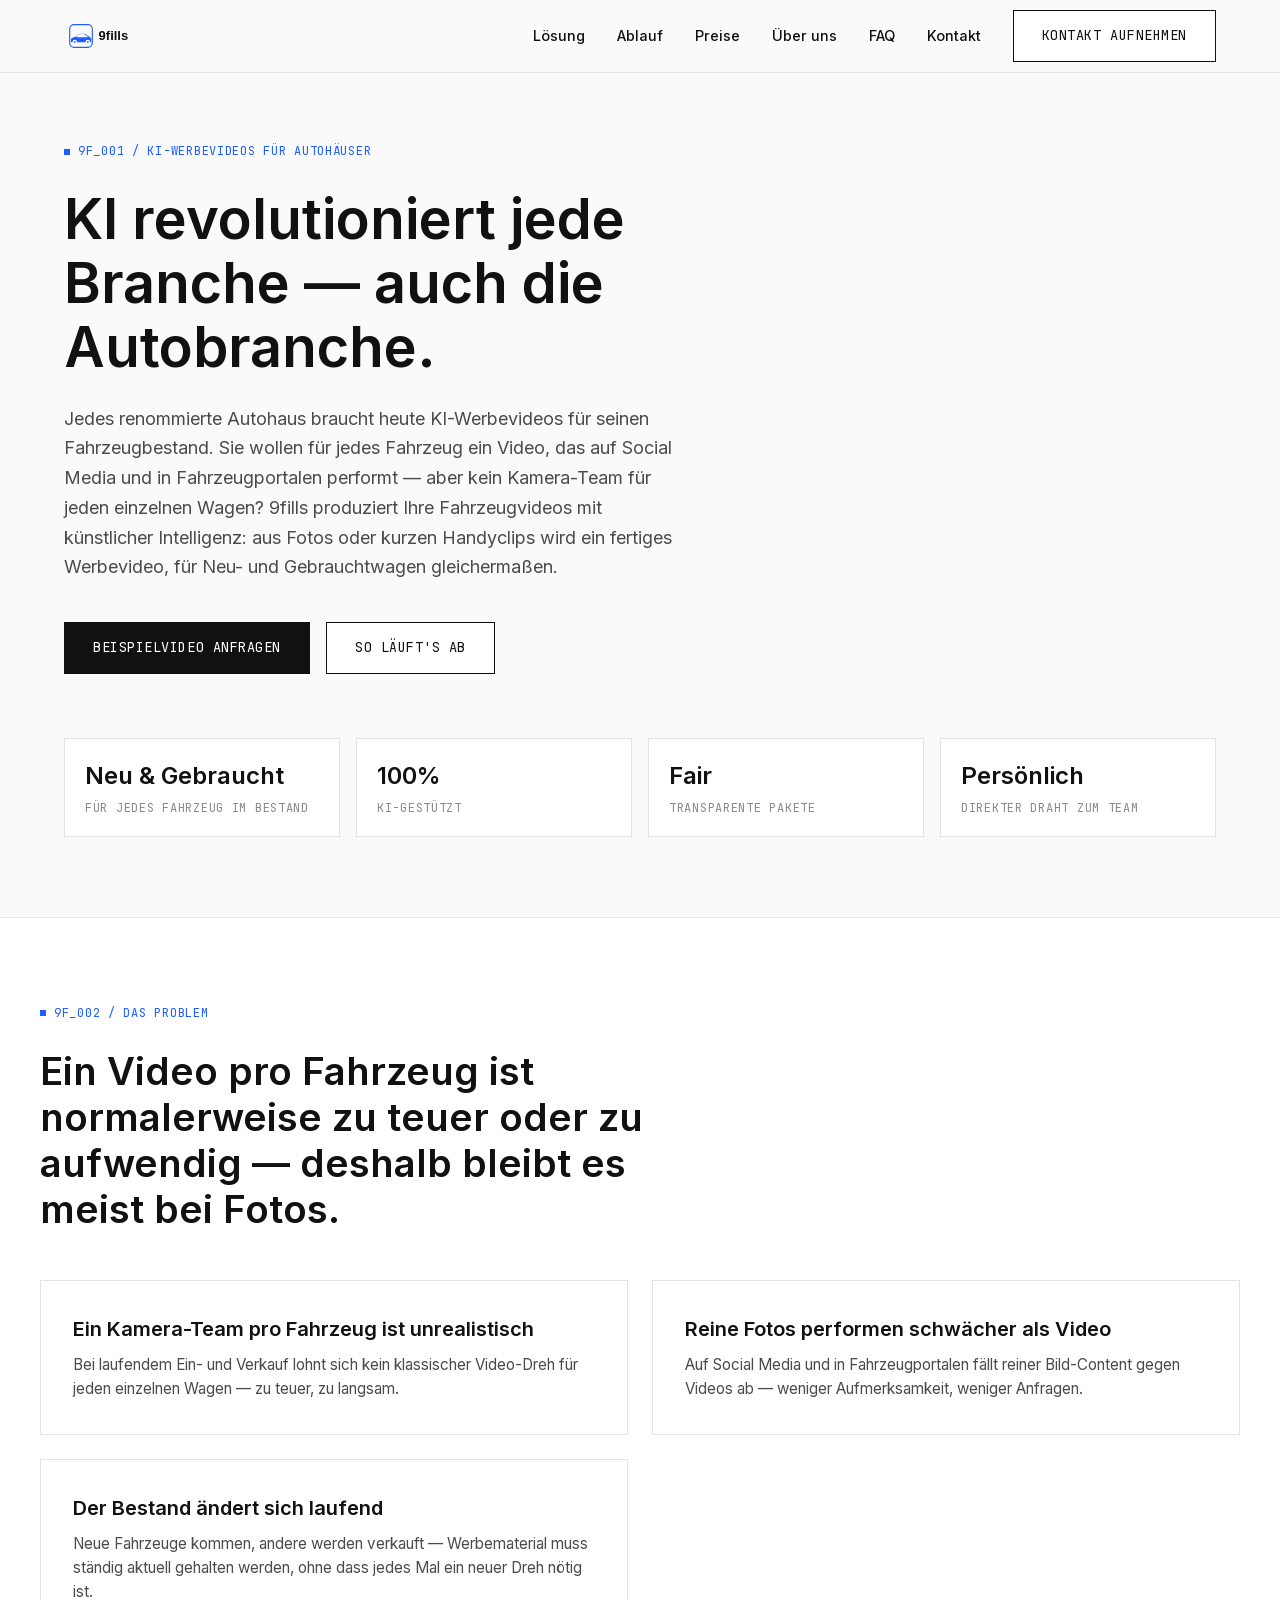
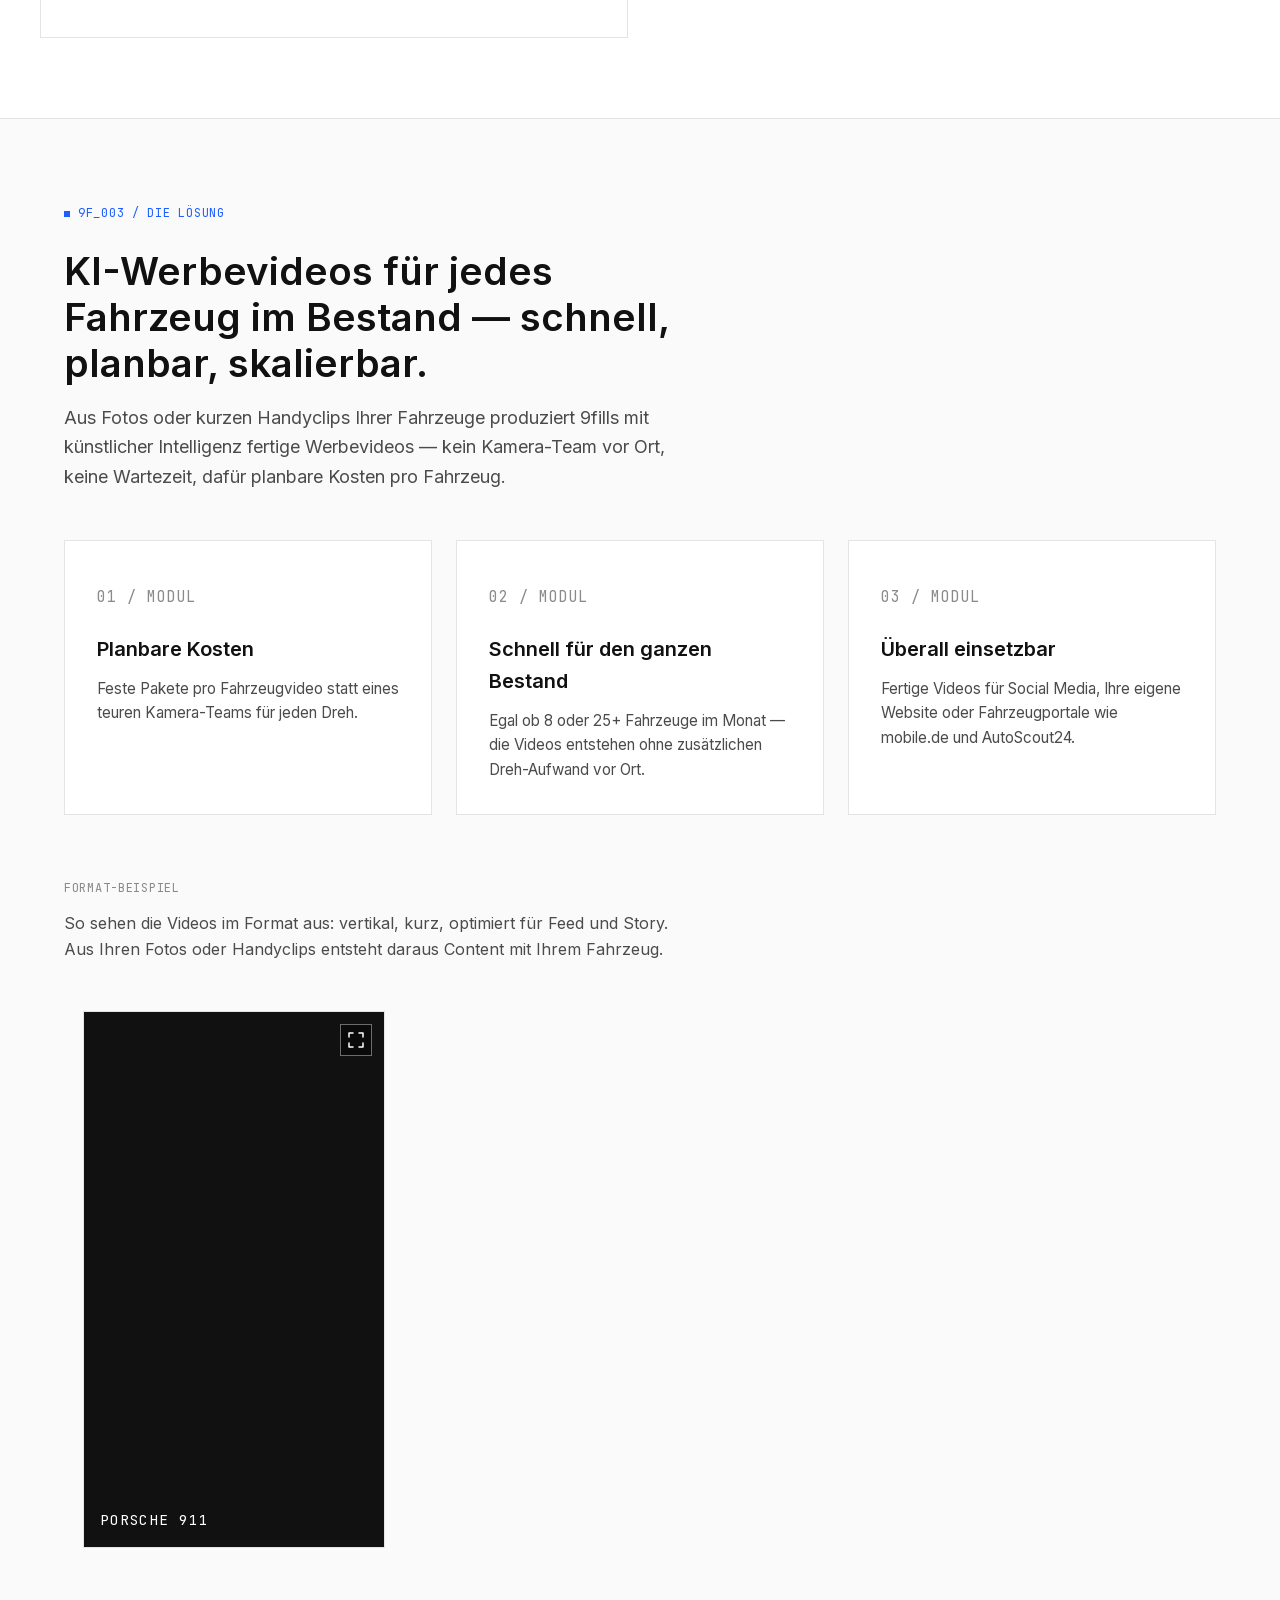
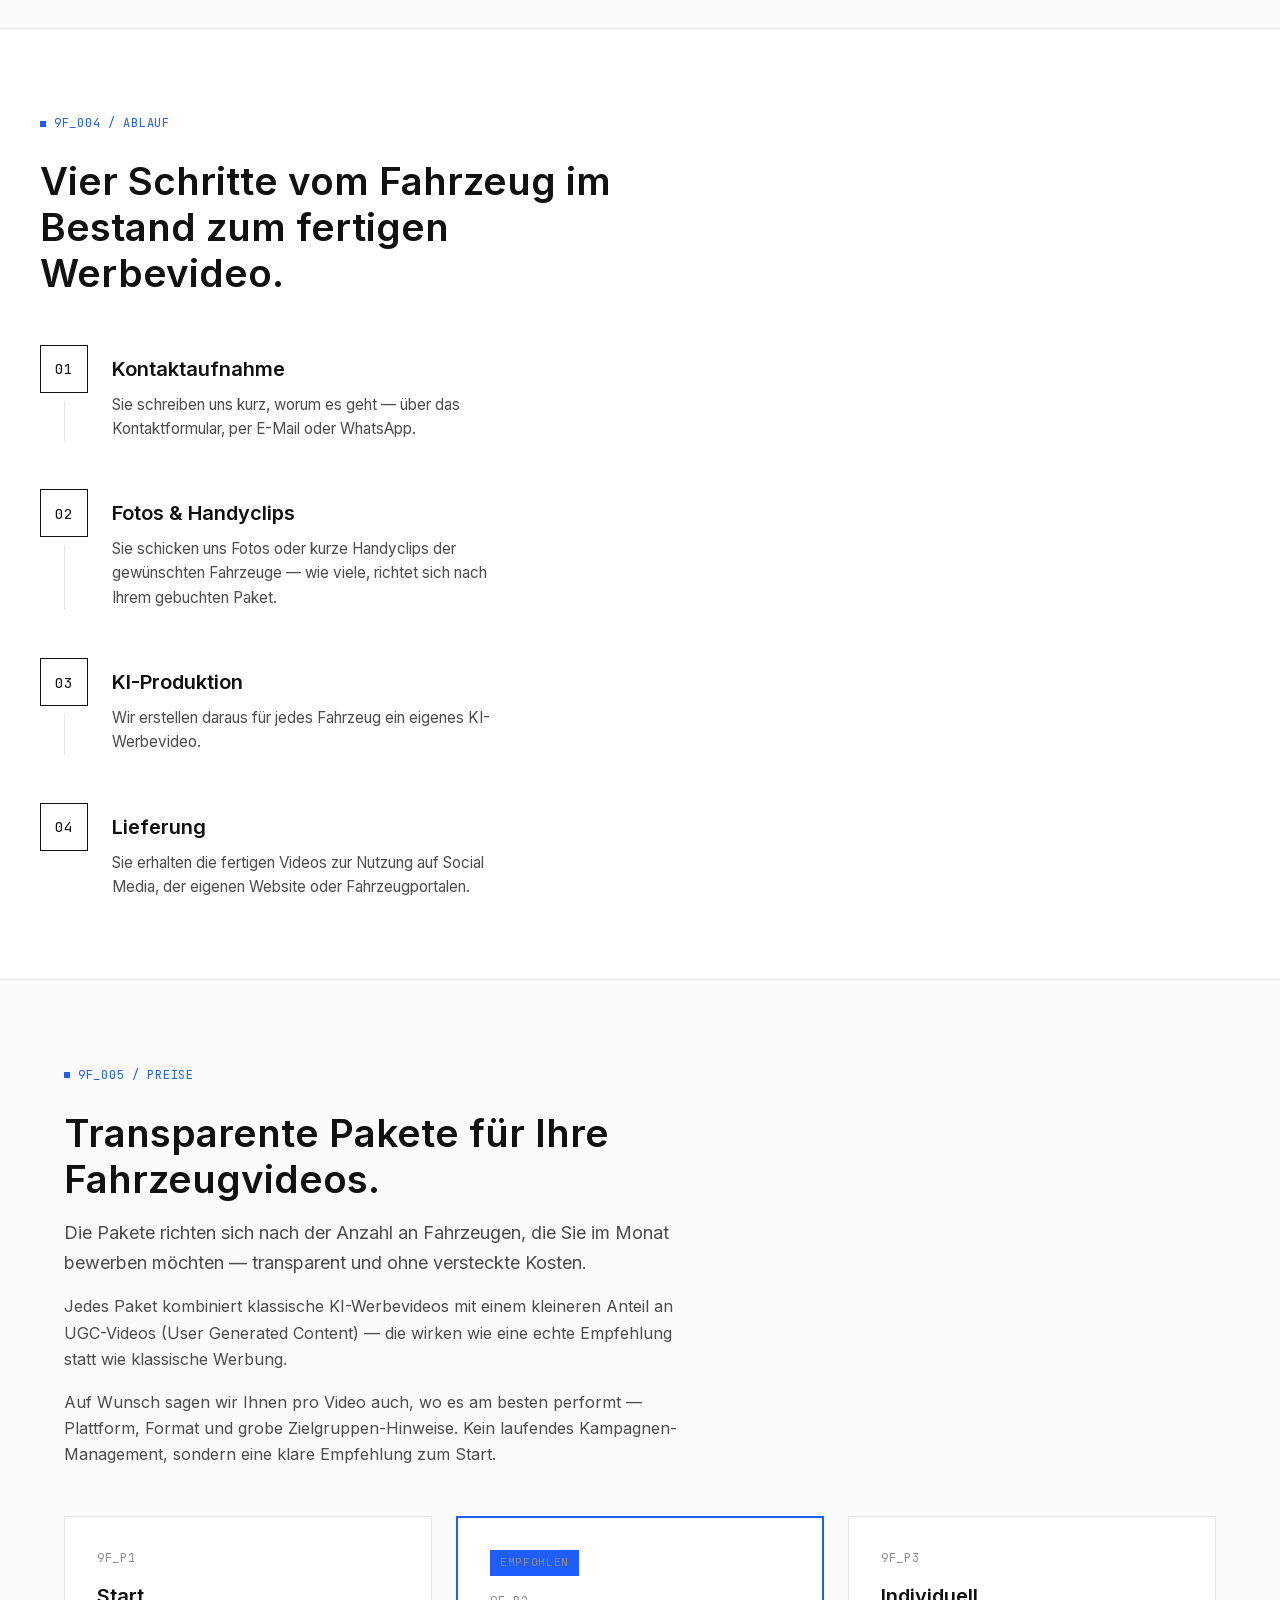
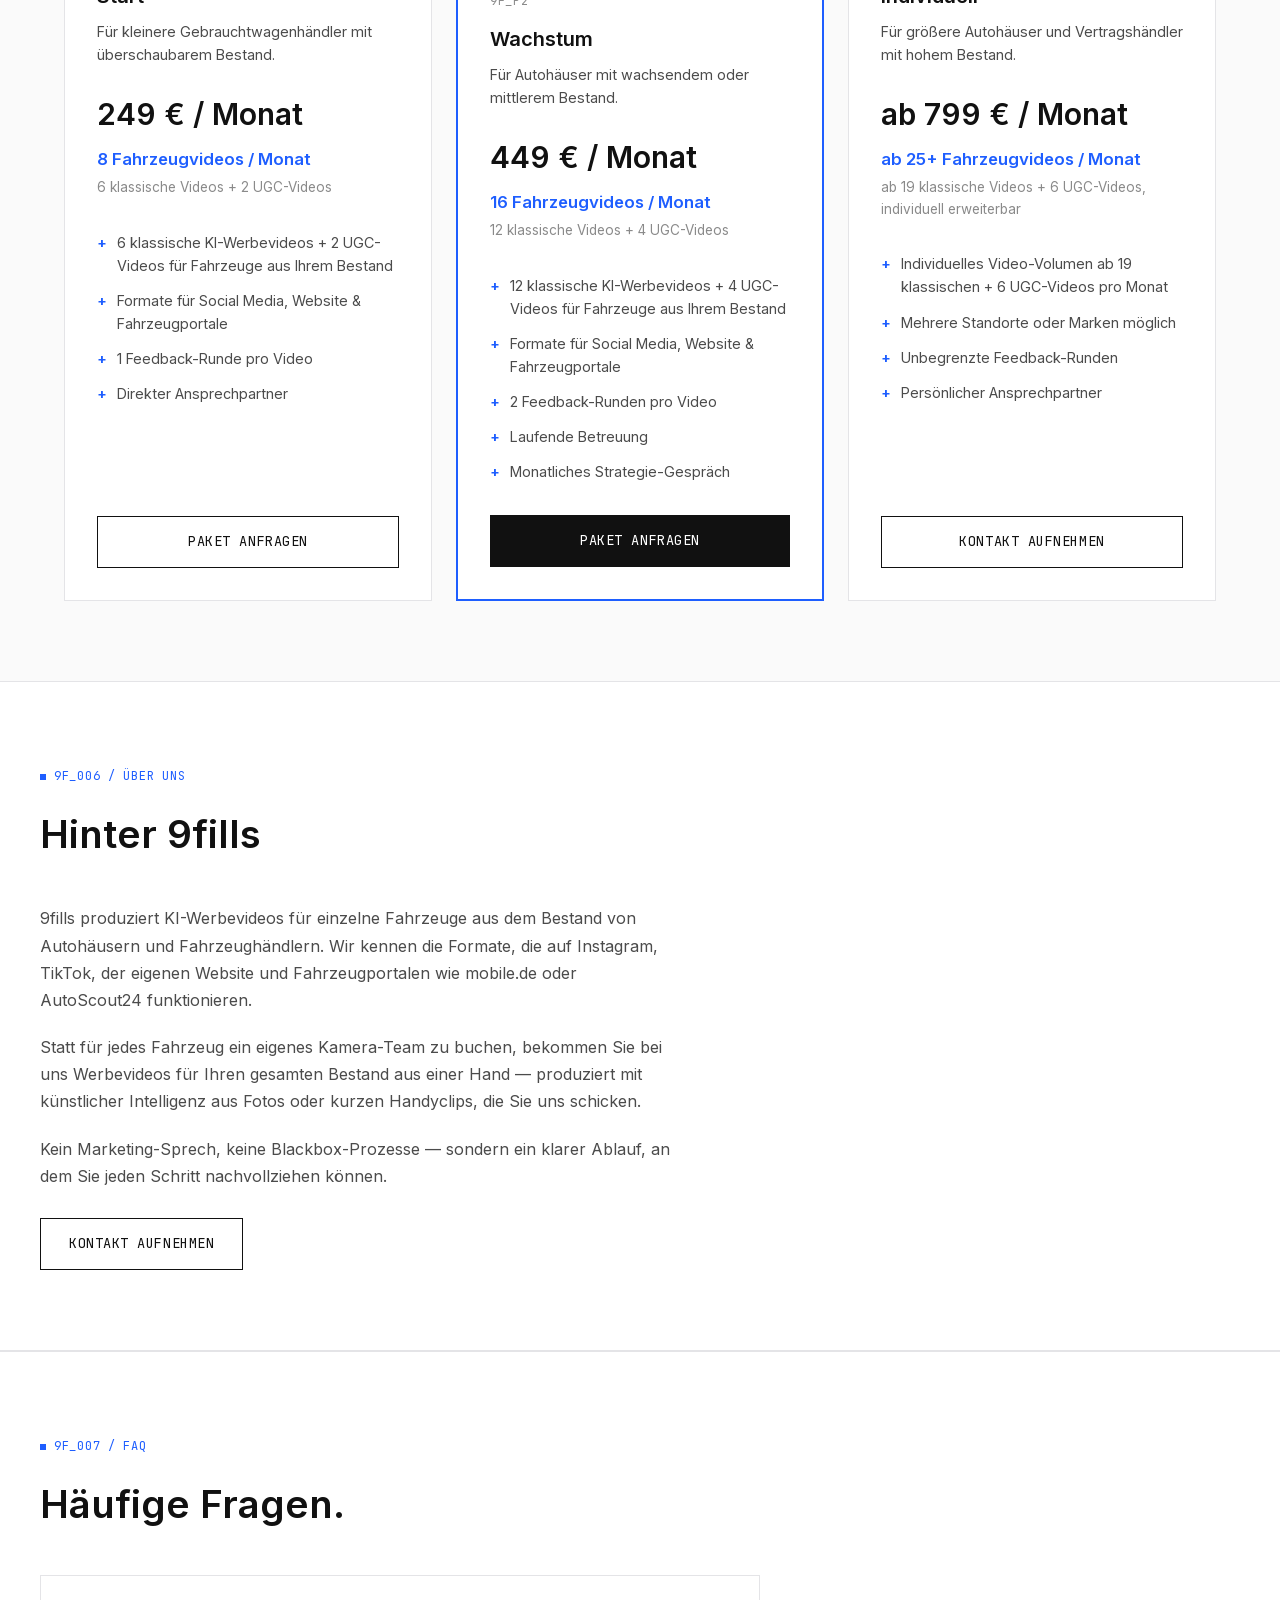
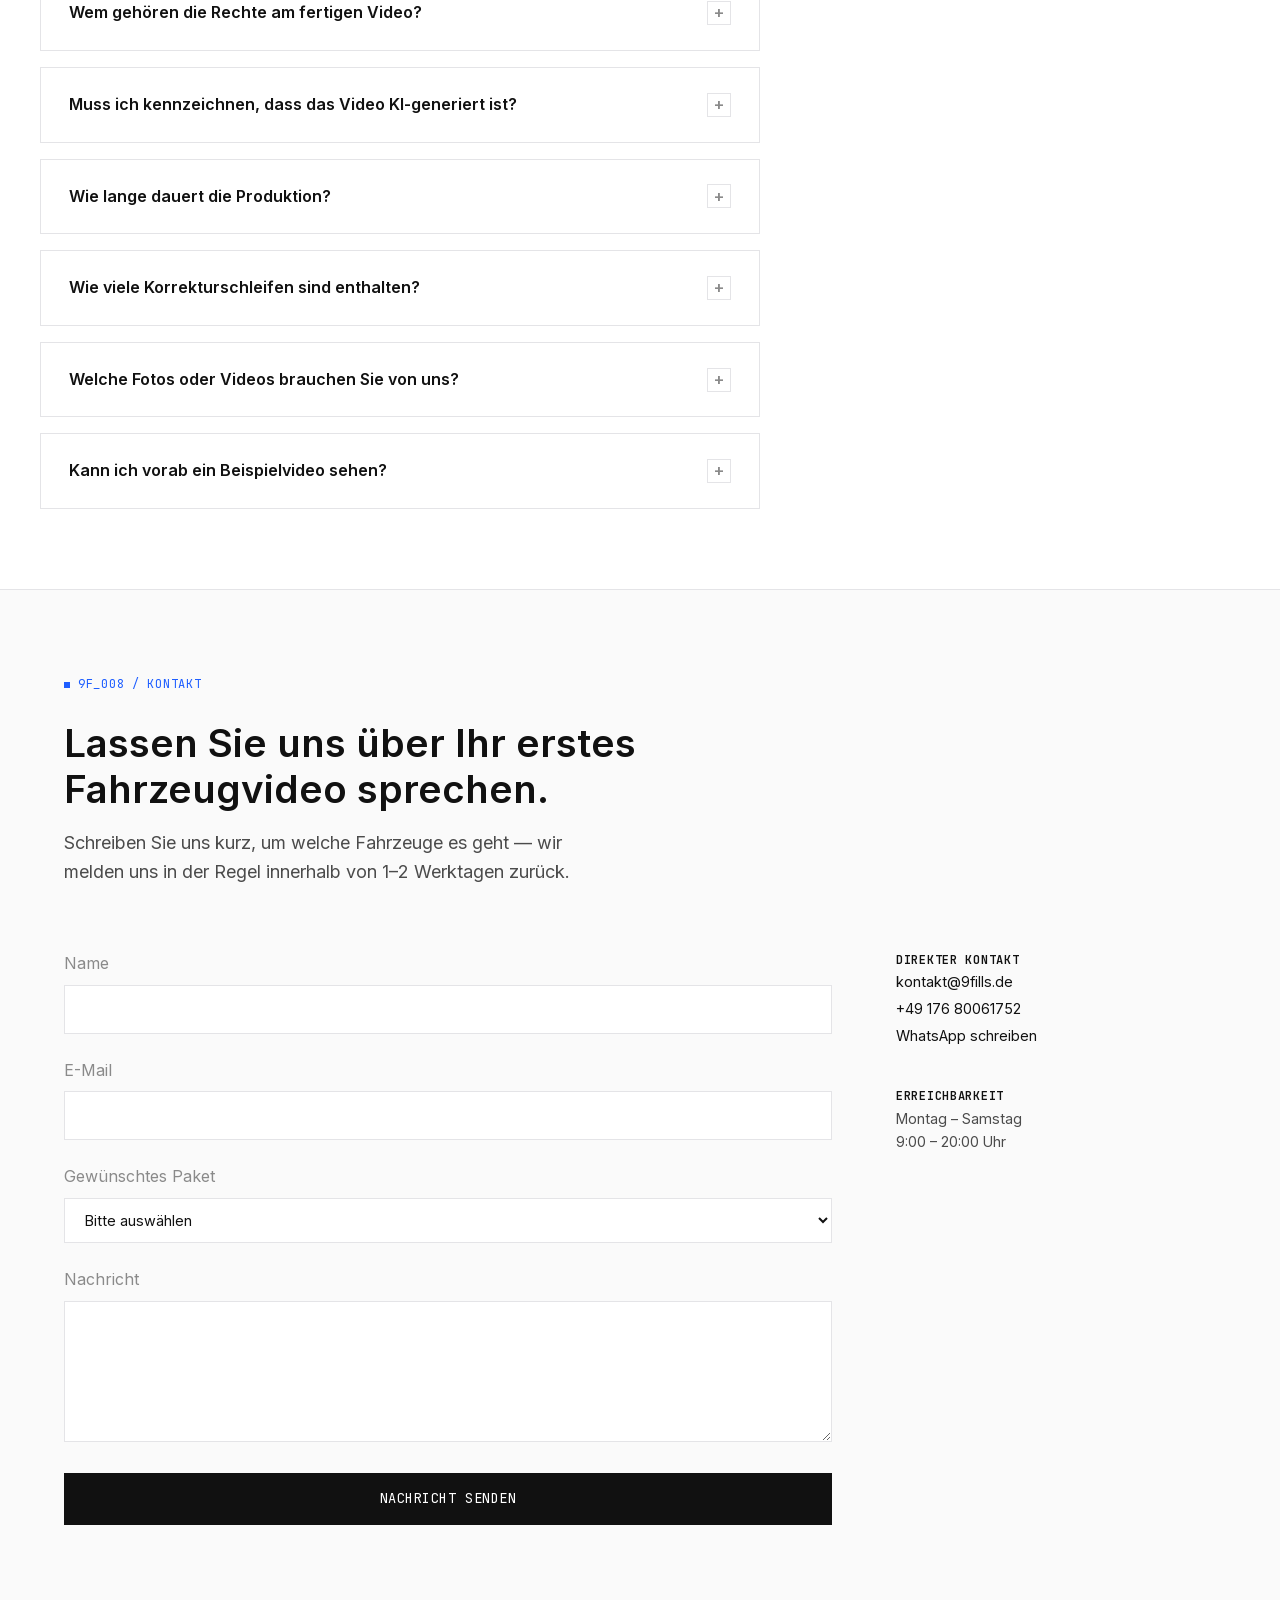
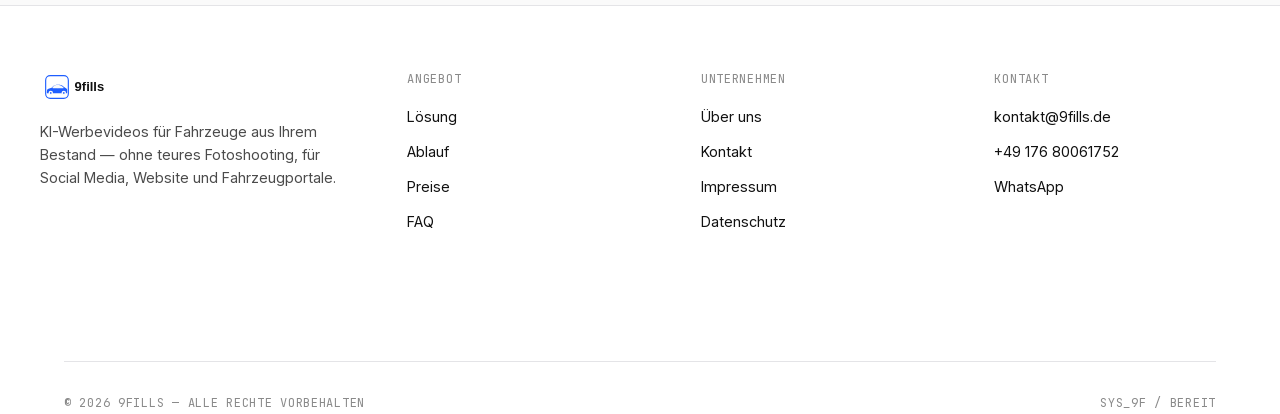
==== index.html @ 06a431cd "Add fullscreen button to example video Clicking the button unmutes the video and requests fullscreen" ====
<!DOCTYPE html>
<html lang="de">
<head>
<meta charset="UTF-8">
<meta name="viewport" content="width=device-width, initial-scale=1.0">
<title>9fills — KI-Werbevideos für Autohäuser & Fahrzeughändler</title>
<meta name="description" content="9fills produziert KI-Werbevideos für einzelne Fahrzeuge aus Ihrem Bestand — aus Fotos oder Handyclips, für Social Media, Ihre Website und Fahrzeugportale. Ohne teures Fotoshooting.">

<link rel="canonical" href="https://9fills.de/">
<meta name="robots" content="index, follow">
<meta name="language" content="de">
<meta name="author" content="9fills">

<!-- Open Graph / Facebook, LinkedIn, WhatsApp -->
<meta property="og:type" content="website">
<meta property="og:site_name" content="9fills">
<meta property="og:locale" content="de_DE">
<meta property="og:url" content="https://9fills.de/">
<meta property="og:title" content="9fills — KI-Werbevideos für Autohäuser & Fahrzeughändler">
<meta property="og:description" content="KI-Werbevideos für einzelne Fahrzeuge aus Ihrem Bestand — aus Fotos oder Handyclips, für Social Media, Ihre Website und Fahrzeugportale. Ohne teures Fotoshooting.">
<!-- TODO: echtes Social-Share-Bild hinterlegen (empfohlen: 1200x630px) -->
<meta property="og:image" content="https://9fills.de/assets/9fills-social-share.jpg">
<meta property="og:image:width" content="1200">
<meta property="og:image:height" content="630">
<meta property="og:image:alt" content="9fills — KI-Werbevideos für Autohäuser & Fahrzeughändler">

<!-- Twitter/X Card -->
<meta name="twitter:card" content="summary_large_image">
<meta name="twitter:title" content="9fills — KI-Werbevideos für Autohäuser & Fahrzeughändler">
<meta name="twitter:description" content="KI-Werbevideos für einzelne Fahrzeuge aus Ihrem Bestand — aus Fotos oder Handyclips, für Social Media, Ihre Website und Fahrzeugportale. Ohne teures Fotoshooting.">
<meta name="twitter:image" content="https://9fills.de/assets/9fills-social-share.jpg">

<link rel="icon" type="image/svg+xml" href="assets/9fills-favicon.svg">
<!-- TODO: PNG-Fallback fürs Favicon ergänzen (nicht alle Clients unterstützen SVG-Favicons) -->
<link rel="stylesheet" href="css/style.css?v=7">

<!-- Strukturierte Daten für Suchmaschinen (schema.org) -->
<script type="application/ld+json">
{
  "@context": "https://schema.org",
  "@type": "Organization",
  "name": "9fills",
  "url": "https://9fills.de/",
  "logo": "https://9fills.de/assets/9fills-logo-combined-inter.svg",
  "description": "9fills produziert KI-Werbevideos für einzelne Fahrzeuge aus dem Bestand von Autohäusern und Fahrzeughändlern.",
  "email": "kontakt@9fills.de",
  "areaServed": "DE",
  "knowsAbout": ["KI-Werbevideos", "Fahrzeugvideos", "Autohaus-Marketing", "Gebrauchtwagen-Marketing", "KI-generierte Videos", "Social-Media-Marketing für Autohäuser"]
}
</script>
</head>
<body>
<a class="skip-link" href="#main">Zum Inhalt springen</a>

<header class="site-header">
  <div class="container header-inner">
    <a href="index.html" class="logo" aria-label="9fills — zur Startseite">
      <img src="assets/9fills-logo-combined-inter.svg" alt="9fills" width="160" height="40">
    </a>
    <div class="nav-wrap">
      <nav class="main-nav" aria-label="Hauptnavigation">
        <ul>
          <li><a href="#loesung">Lösung</a></li>
          <li><a href="#ablauf">Ablauf</a></li>
          <li><a href="#preise">Preise</a></li>
          <li><a href="#ueber-uns">Über uns</a></li>
          <li><a href="#faq">FAQ</a></li>
          <li><a href="#kontakt">Kontakt</a></li>
        </ul>
      </nav>
      <a href="#kontakt" class="btn header-cta">Kontakt aufnehmen</a>
      <button class="nav-toggle" id="nav-toggle" aria-expanded="false" aria-controls="mobile-nav" aria-label="Menü öffnen">
        <span></span><span></span><span></span>
      </button>
    </div>
  </div>
  <nav class="mobile-nav" id="mobile-nav" aria-label="Mobile Navigation">
    <ul>
      <li><a href="#loesung">Lösung</a></li>
      <li><a href="#ablauf">Ablauf</a></li>
      <li><a href="#preise">Preise</a></li>
      <li><a href="#ueber-uns">Über uns</a></li>
      <li><a href="#faq">FAQ</a></li>
      <li><a href="#kontakt">Kontakt</a></li>
    </ul>
  </nav>
</header>

<main id="main">

  <!-- 1. Hero -->
  <section class="hero">
    <div class="container">
      <p class="mono-label eyebrow">9F_001 / KI-WERBEVIDEOS FÜR AUTOHÄUSER</p>
      <h1>KI revolutioniert jede Branche — auch die Autobranche.</h1>
      <p class="lede">
        Jedes renommierte Autohaus braucht heute KI-Werbevideos für seinen
        Fahrzeugbestand. Sie wollen für jedes Fahrzeug ein Video, das auf
        Social Media und in Fahrzeugportalen performt — aber kein
        Kamera-Team für jeden einzelnen Wagen? 9fills produziert Ihre
        Fahrzeugvideos mit künstlicher Intelligenz: aus Fotos oder kurzen
        Handyclips wird ein fertiges Werbevideo, für Neu- und
        Gebrauchtwagen gleichermaßen.
      </p>
      <div class="hero-actions">
        <a href="#kontakt" class="btn btn-primary">Beispielvideo anfragen</a>
        <a href="#ablauf" class="btn">So läuft's ab</a>
      </div>

      <!-- Ehrliche USPs statt erfundener Projekt-/Kundenzahlen. -->
      <div class="stat-grid">
        <div class="stat-badge">
          <p class="value">Neu &amp; Gebraucht</p>
          <p class="mono-label label">FÜR JEDES FAHRZEUG IM BESTAND</p>
        </div>
        <div class="stat-badge">
          <p class="value">100%</p>
          <p class="mono-label label">KI-GESTÜTZT</p>
        </div>
        <div class="stat-badge">
          <p class="value">Fair</p>
          <p class="mono-label label">TRANSPARENTE PAKETE</p>
        </div>
        <div class="stat-badge">
          <p class="value">Persönlich</p>
          <p class="mono-label label">DIREKTER DRAHT ZUM TEAM</p>
        </div>
      </div>
    </div>
  </section>

  <!-- 2. Problem -->
  <section class="section--alt" aria-labelledby="problem-heading">
    <div class="container section">
      <p class="mono-label eyebrow">9F_002 / DAS PROBLEM</p>
      <h2 id="problem-heading" style="margin-top:24px; max-width:640px;">Ein Video pro Fahrzeug ist normalerweise zu teuer oder zu aufwendig — deshalb bleibt es meist bei Fotos.</h2>

      <div class="usp-grid">
        <div class="usp-card">
          <h3>Ein Kamera-Team pro Fahrzeug ist unrealistisch</h3>
          <p>Bei laufendem Ein- und Verkauf lohnt sich kein klassischer Video-Dreh für jeden einzelnen Wagen — zu teuer, zu langsam.</p>
        </div>
        <div class="usp-card">
          <h3>Reine Fotos performen schwächer als Video</h3>
          <p>Auf Social Media und in Fahrzeugportalen fällt reiner Bild-Content gegen Videos ab — weniger Aufmerksamkeit, weniger Anfragen.</p>
        </div>
        <div class="usp-card">
          <h3>Der Bestand ändert sich laufend</h3>
          <p>Neue Fahrzeuge kommen, andere werden verkauft — Werbematerial muss ständig aktuell gehalten werden, ohne dass jedes Mal ein neuer Dreh nötig ist.</p>
        </div>
      </div>
    </div>
  </section>

  <!-- 3. Lösung -->
  <section class="section" id="loesung" aria-labelledby="loesung-heading">
    <div class="container">
      <p class="mono-label eyebrow">9F_003 / DIE LÖSUNG</p>
      <h2 id="loesung-heading" style="margin-top:24px; max-width:640px;">KI-Werbevideos für jedes Fahrzeug im Bestand — schnell, planbar, skalierbar.</h2>
      <p class="lede" style="margin-top:16px; max-width:620px;">
        Aus Fotos oder kurzen Handyclips Ihrer Fahrzeuge produziert 9fills
        mit künstlicher Intelligenz fertige Werbevideos — kein
        Kamera-Team vor Ort, keine Wartezeit, dafür planbare Kosten pro
        Fahrzeug.
      </p>

      <div class="module-grid">
        <div class="module-card">
          <p class="mono-label">01 / MODUL</p>
          <h3>Planbare Kosten</h3>
          <p>Feste Pakete pro Fahrzeugvideo statt eines teuren Kamera-Teams für jeden Dreh.</p>
        </div>
        <div class="module-card">
          <p class="mono-label">02 / MODUL</p>
          <h3>Schnell für den ganzen Bestand</h3>
          <p>Egal ob 8 oder 25+ Fahrzeuge im Monat — die Videos entstehen ohne zusätzlichen Dreh-Aufwand vor Ort.</p>
        </div>
        <div class="module-card">
          <p class="mono-label">03 / MODUL</p>
          <h3>Überall einsetzbar</h3>
          <p>Fertige Videos für Social Media, Ihre eigene Website oder Fahrzeugportale wie mobile.de und AutoScout24.</p>
        </div>
      </div>

      <div id="format-beispiel" style="margin-top:64px;">
        <p class="mono-label" style="color:var(--color-ink-faint);">FORMAT-BEISPIEL</p>
        <p class="lede" style="margin-top:12px; max-width:620px; font-size:1rem;">
          So sehen die Videos im Format aus: vertikal, kurz, optimiert für
          Feed und Story. Aus Ihren Fotos oder Handyclips entsteht daraus
          Content mit Ihrem Fahrzeug.
        </p>
        <div class="placeholder-grid placeholder-grid--videos">
          <div class="placeholder-card placeholder-card--vertical placeholder-card--video">
            <video src="assets/videos/porsche-911.mp4" autoplay muted loop playsinline></video>
            <button type="button" class="video-fullscreen-btn" aria-label="Video im Vollbild ansehen">
              <svg width="16" height="16" viewBox="0 0 16 16" fill="none" aria-hidden="true">
                <path d="M1 5V1H5M11 1H15V5M15 11V15H11M5 15H1V11" stroke="currentColor" stroke-width="1.5" stroke-linecap="round" stroke-linejoin="round"/>
              </svg>
            </button>
            <p class="video-caption mono-label">Porsche 911</p>
          </div>
        </div>
      </div>
    </div>
  </section>

  <!-- 4. Ablauf -->
  <section class="section--alt" id="ablauf" aria-labelledby="ablauf-heading">
    <div class="container section">
      <p class="mono-label eyebrow">9F_004 / ABLAUF</p>
      <h2 id="ablauf-heading" style="margin-top:24px; max-width:640px;">Vier Schritte vom Fahrzeug im Bestand zum fertigen Werbevideo.</h2>

      <div class="process-list">
        <div class="process-step">
          <div class="process-step-marker">
            <span class="process-step-number">01</span>
            <span class="process-step-line" aria-hidden="true"></span>
          </div>
          <div class="process-step-body">
            <h3>Kontaktaufnahme</h3>
            <p>Sie schreiben uns kurz, worum es geht — über das Kontaktformular, per E-Mail oder WhatsApp.</p>
          </div>
        </div>
        <div class="process-step">
          <div class="process-step-marker">
            <span class="process-step-number">02</span>
            <span class="process-step-line" aria-hidden="true"></span>
          </div>
          <div class="process-step-body">
            <h3>Fotos &amp; Handyclips</h3>
            <p>Sie schicken uns Fotos oder kurze Handyclips der gewünschten Fahrzeuge — wie viele, richtet sich nach Ihrem gebuchten Paket.</p>
          </div>
        </div>
        <div class="process-step">
          <div class="process-step-marker">
            <span class="process-step-number">03</span>
            <span class="process-step-line" aria-hidden="true"></span>
          </div>
          <div class="process-step-body">
            <h3>KI-Produktion</h3>
            <p>Wir erstellen daraus für jedes Fahrzeug ein eigenes KI-Werbevideo.</p>
          </div>
        </div>
        <div class="process-step">
          <div class="process-step-marker">
            <span class="process-step-number">04</span>
          </div>
          <div class="process-step-body">
            <h3>Lieferung</h3>
            <p>Sie erhalten die fertigen Videos zur Nutzung auf Social Media, der eigenen Website oder Fahrzeugportalen.</p>
          </div>
        </div>
      </div>
    </div>
  </section>

  <!-- 5. Preise -->
  <section class="section" id="preise" aria-labelledby="preise-heading">
    <div class="container">
      <p class="mono-label eyebrow">9F_005 / PREISE</p>
      <h2 id="preise-heading" style="margin-top:24px; max-width:640px;">Transparente Pakete für Ihre Fahrzeugvideos.</h2>
      <p class="lede" style="margin-top:16px; max-width:620px;">
        Die Pakete richten sich nach der Anzahl an Fahrzeugen, die Sie im
        Monat bewerben möchten — transparent und ohne versteckte Kosten.
      </p>
      <p class="lede" style="margin-top:16px; max-width:620px; font-size:1rem;">
        Jedes Paket kombiniert klassische KI-Werbevideos mit einem
        kleineren Anteil an UGC-Videos (User Generated Content) — die
        wirken wie eine echte Empfehlung statt wie klassische Werbung.
      </p>
      <p class="lede" style="margin-top:16px; max-width:620px; font-size:1rem;">
        Auf Wunsch sagen wir Ihnen pro Video auch, wo es am besten
        performt — Plattform, Format und grobe Zielgruppen-Hinweise. Kein
        laufendes Kampagnen-Management, sondern eine klare Empfehlung zum
        Start.
      </p>

      <div class="pricing-grid">
        <div class="pricing-card">
          <p class="mono-label">9F_P1</p>
          <h3>Start</h3>
          <p class="pricing-desc">Für kleinere Gebrauchtwagenhändler mit überschaubarem Bestand.</p>
          <div class="pricing-price">
            <span class="amount">249 € / Monat</span>
          </div>
          <p class="pricing-videos">8 Fahrzeugvideos / Monat</p>
          <p class="pricing-videos-hint">6 klassische Videos + 2 UGC-Videos</p>
          <ul class="pricing-features">
            <li>6 klassische KI-Werbevideos + 2 UGC-Videos für Fahrzeuge aus Ihrem Bestand</li>
            <li>Formate für Social Media, Website &amp; Fahrzeugportale</li>
            <li>1 Feedback-Runde pro Video</li>
            <li>Direkter Ansprechpartner</li>
          </ul>
          <a href="#kontakt" class="btn btn-block">Paket anfragen</a>
        </div>

        <div class="pricing-card pricing-card--highlighted">
          <span class="mono-label pricing-badge">EMPFOHLEN</span>
          <p class="mono-label">9F_P2</p>
          <h3>Wachstum</h3>
          <p class="pricing-desc">Für Autohäuser mit wachsendem oder mittlerem Bestand.</p>
          <div class="pricing-price">
            <span class="amount">449 € / Monat</span>
          </div>
          <p class="pricing-videos">16 Fahrzeugvideos / Monat</p>
          <p class="pricing-videos-hint">12 klassische Videos + 4 UGC-Videos</p>
          <ul class="pricing-features">
            <li>12 klassische KI-Werbevideos + 4 UGC-Videos für Fahrzeuge aus Ihrem Bestand</li>
            <li>Formate für Social Media, Website &amp; Fahrzeugportale</li>
            <li>2 Feedback-Runden pro Video</li>
            <li>Laufende Betreuung</li>
            <li>Monatliches Strategie-Gespräch</li>
          </ul>
          <a href="#kontakt" class="btn btn-primary btn-block">Paket anfragen</a>
        </div>

        <div class="pricing-card">
          <p class="mono-label">9F_P3</p>
          <h3>Individuell</h3>
          <p class="pricing-desc">Für größere Autohäuser und Vertragshändler mit hohem Bestand.</p>
          <div class="pricing-price">
            <span class="amount">ab 799 € / Monat</span>
          </div>
          <p class="pricing-videos">ab 25+ Fahrzeugvideos / Monat</p>
          <p class="pricing-videos-hint">ab 19 klassische Videos + 6 UGC-Videos, individuell erweiterbar</p>
          <ul class="pricing-features">
            <li>Individuelles Video-Volumen ab 19 klassischen + 6 UGC-Videos pro Monat</li>
            <li>Mehrere Standorte oder Marken möglich</li>
            <li>Unbegrenzte Feedback-Runden</li>
            <li>Persönlicher Ansprechpartner</li>
          </ul>
          <a href="#kontakt" class="btn btn-block">Kontakt aufnehmen</a>
        </div>
      </div>
    </div>
  </section>

  <!-- 6. Über uns -->
  <section class="section--alt" id="ueber-uns" aria-labelledby="ueberuns-heading">
    <div class="container section">
      <p class="mono-label eyebrow">9F_006 / ÜBER UNS</p>
      <h2 id="ueberuns-heading" style="margin-top:24px; max-width:640px;">Hinter 9fills</h2>

      <div class="about-text" style="margin-top:48px;">
        <p>
          9fills produziert KI-Werbevideos für einzelne Fahrzeuge aus dem
          Bestand von Autohäusern und Fahrzeughändlern. Wir kennen die
          Formate, die auf Instagram, TikTok, der eigenen Website und
          Fahrzeugportalen wie mobile.de oder AutoScout24 funktionieren.
        </p>
        <p>
          Statt für jedes Fahrzeug ein eigenes Kamera-Team zu buchen,
          bekommen Sie bei uns Werbevideos für Ihren gesamten Bestand aus
          einer Hand — produziert mit künstlicher Intelligenz aus Fotos
          oder kurzen Handyclips, die Sie uns schicken.
        </p>
        <p>
          Kein Marketing-Sprech, keine Blackbox-Prozesse — sondern ein
          klarer Ablauf, an dem Sie jeden Schritt nachvollziehen können.
        </p>

        <a href="#kontakt" class="btn">Kontakt aufnehmen</a>
      </div>
    </div>
  </section>

  <!-- FAQ -->
  <section class="section--alt" id="faq" aria-labelledby="faq-heading">
    <div class="container section">
      <p class="mono-label eyebrow">9F_007 / FAQ</p>
      <h2 id="faq-heading" style="margin-top:24px; max-width:640px;">Häufige Fragen.</h2>

      <div class="faq-list">
        <details class="faq-item">
          <summary>Wem gehören die Rechte am fertigen Video?</summary>
          <p>Sie erhalten das volle Nutzungsrecht für Ihre eigene Werbung — zeitlich und räumlich unbeschränkt.</p>
        </details>
        <details class="faq-item">
          <summary>Muss ich kennzeichnen, dass das Video KI-generiert ist?</summary>
          <p>Je nach Plattform kann eine Kennzeichnungspflicht gelten (z. B. nach Meta- oder TikTok-Richtlinien). Wir weisen im Erstgespräch darauf hin — das ersetzt aber keine Rechtsberatung.</p>
        </details>
        <details class="faq-item">
          <summary>Wie lange dauert die Produktion?</summary>
          <p>In der Regel innerhalb von 3 Tagen. Bei hohem Auftragsvolumen klären wir das im Erstgespräch und nennen Ihnen ein verbindliches Datum.</p>
        </details>
        <details class="faq-item">
          <summary>Wie viele Korrekturschleifen sind enthalten?</summary>
          <p>Standardmäßig ist eine Feedback-Runde pro Paket enthalten, weitere sind auf Anfrage möglich.</p>
        </details>
        <details class="faq-item">
          <summary>Welche Fotos oder Videos brauchen Sie von uns?</summary>
          <p>Normale Fotos oder kurze Handyclips vom Fahrzeug reichen aus — kein professionelles Shooting nötig. Details besprechen wir im Erstgespräch.</p>
        </details>
        <details class="faq-item">
          <summary>Kann ich vorab ein Beispielvideo sehen?</summary>
          <p>Ja — ein Format-Beispiel finden Sie direkt auf dieser Seite: <a href="#format-beispiel">hier ansehen</a>.</p>
        </details>
      </div>
    </div>
  </section>

  <!-- 7. Kontakt -->
  <section class="section" id="kontakt" aria-labelledby="kontakt-heading">
    <div class="container">
      <p class="mono-label eyebrow">9F_008 / KONTAKT</p>
      <h2 id="kontakt-heading" style="margin-top:24px; max-width:640px;">Lassen Sie uns über Ihr erstes Fahrzeugvideo sprechen.</h2>
      <p class="lede" style="margin-top:16px; max-width:560px;">
        Schreiben Sie uns kurz, um welche Fahrzeuge es geht — wir melden
        uns in der Regel innerhalb von 1–2 Werktagen zurück.
      </p>

      <div class="contact-layout">
        <div>
          <form id="contact-form" novalidate>
            <input type="hidden" name="access_key" value="d79c8712-cd1a-4322-ae8e-49f9805f9264">
            <input type="hidden" name="subject" value="Neue Anfrage über 9fills.de">
            <input type="checkbox" name="botcheck" class="hidden" style="display:none;" tabindex="-1" autocomplete="off">
            <div class="form-field">
              <label for="name">Name</label>
              <input id="name" name="name" type="text" required autocomplete="name">
            </div>
            <div class="form-field">
              <label for="email">E-Mail</label>
              <input id="email" name="email" type="email" required autocomplete="email">
            </div>
            <div class="form-field">
              <label for="paket">Gewünschtes Paket</label>
              <select id="paket" name="paket" required>
                <option value="" disabled selected>Bitte auswählen</option>
                <option value="start">Start</option>
                <option value="wachstum">Wachstum</option>
                <option value="individuell">Individuell</option>
                <option value="unsicher">Noch unsicher</option>
              </select>
            </div>
            <div class="form-field">
              <label for="message">Nachricht</label>
              <textarea id="message" name="message" required rows="5"></textarea>
            </div>
            <button type="submit" class="btn btn-primary btn-block">Nachricht senden</button>
          </form>

          <div id="contact-success" class="form-success" role="status" tabindex="-1" hidden>
            <p class="mono-label">9F_200 / GESENDET</p>
            <p class="title">Danke für Ihre Nachricht!</p>
            <p class="note">Wir melden uns in der Regel innerhalb von 1–2 Werktagen bei Ihnen.</p>
          </div>
        </div>

        <aside class="contact-aside" aria-labelledby="direktkontakt-heading">
          <div>
            <h3 id="direktkontakt-heading" class="mono-label">Direkter Kontakt</h3>
            <a href="mailto:kontakt@9fills.de">kontakt@9fills.de</a>
            <a href="tel:+4917680061752">+49 176 80061752</a>
            <a href="https://wa.me/4917680061752" target="_blank" rel="noopener">WhatsApp schreiben</a>
          </div>
          <div>
            <h3 class="mono-label">Erreichbarkeit</h3>
            <p class="note">Montag – Samstag<br>9:00 – 20:00 Uhr</p>
          </div>
        </aside>
      </div>
    </div>
  </section>

</main>

<footer class="site-footer">
  <div class="container footer-inner">
    <div class="footer-about">
      <a href="index.html" class="logo" aria-label="9fills — zur Startseite">
        <img src="assets/9fills-logo-combined-inter.svg" alt="9fills" width="140" height="35">
      </a>
      <p>KI-Werbevideos für Fahrzeuge aus Ihrem Bestand — ohne teures Fotoshooting, für Social Media, Website und Fahrzeugportale.</p>
    </div>

    <div class="footer-col">
      <p class="mono-label">Angebot</p>
      <ul>
        <li><a href="#loesung">Lösung</a></li>
        <li><a href="#ablauf">Ablauf</a></li>
        <li><a href="#preise">Preise</a></li>
        <li><a href="#faq">FAQ</a></li>
      </ul>
    </div>

    <div class="footer-col">
      <p class="mono-label">Unternehmen</p>
      <ul>
        <li><a href="#ueber-uns">Über uns</a></li>
        <li><a href="#kontakt">Kontakt</a></li>
        <li><a href="impressum.html">Impressum</a></li>
        <li><a href="datenschutz.html">Datenschutz</a></li>
      </ul>
    </div>

    <div class="footer-col">
      <p class="mono-label">Kontakt</p>
      <ul>
        <li><a href="mailto:kontakt@9fills.de">kontakt@9fills.de</a></li>
        <li><a href="tel:+4917680061752">+49 176 80061752</a></li>
        <li><a href="https://wa.me/4917680061752" target="_blank" rel="noopener">WhatsApp</a></li>
      </ul>
    </div>
  </div>

  <div class="container">
    <div class="footer-bottom">
      <p class="mono-label">© 2026 9FILLS — ALLE RECHTE VORBEHALTEN</p>
      <p class="mono-label">SYS_9F / BEREIT</p>
    </div>
  </div>
</footer>

<script src="js/main.js"></script>
</body>
</html>
---- css/style.css ----
/* =============================================================
   9fills – Stylesheet
   System/Tech-Ästhetik auf hellem Grund.
   ============================================================= */

/* ---------- Lokal gehostete Schriften (statt Google Fonts CDN) ---------- */
@font-face {
  font-family: "Inter";
  font-style: normal;
  font-weight: 400 700;
  font-display: swap;
  src: url("../assets/fonts/inter-variable.woff2") format("woff2");
}
@font-face {
  font-family: "JetBrains Mono";
  font-style: normal;
  font-weight: 400 600;
  font-display: swap;
  src: url("../assets/fonts/jetbrains-mono-variable.woff2") format("woff2");
}

:root {
  --color-brand: #1e5eff;
  --color-brand-dark: #1848cc;
  --color-brand-light: #eef3ff;

  --color-ink: #111111;
  --color-ink-soft: #4b4b4b;
  --color-ink-faint: #8a8a8a;

  --color-bg: #fafafa;
  --color-bg-alt: #f1f2f4;
  --color-border: #e4e4e7;
  --color-white: #ffffff;

  --font-sans: "Inter", -apple-system, BlinkMacSystemFont, "Segoe UI", Roboto,
    Helvetica, Arial, sans-serif;
  --font-mono: "JetBrains Mono", ui-monospace, "SFMono-Regular", Menlo,
    Consolas, monospace;

  --container-max: 1200px;
  --header-height: 72px;
}

/* ---------- Reset ---------- */
*,
*::before,
*::after {
  box-sizing: border-box;
}
html {
  scroll-behavior: smooth;
  scroll-padding-top: calc(var(--header-height) + 24px);
}
body {
  margin: 0;
  font-family: var(--font-sans);
  color: var(--color-ink);
  background: var(--color-bg);
  line-height: 1.6;
  -webkit-font-smoothing: antialiased;
}
img,
svg {
  max-width: 100%;
  display: block;
}
a {
  color: inherit;
  text-decoration: none;
}
ul {
  margin: 0;
  padding: 0;
  list-style: none;
}
h1,
h2,
h3,
h4,
p,
dl,
dd,
figure {
  margin: 0;
}
button {
  font: inherit;
  cursor: pointer;
  background: none;
}
input,
textarea,
select {
  font: inherit;
  color: inherit;
}

:focus-visible {
  outline: 2px solid var(--color-brand);
  outline-offset: 2px;
}

.skip-link {
  position: absolute;
  left: -9999px;
  top: 0;
  z-index: 100;
  background: var(--color-ink);
  color: var(--color-white);
  padding: 12px 20px;
  font-size: 0.9rem;
}
.skip-link:focus {
  left: 12px;
  top: 12px;
}

.sr-only {
  position: absolute;
  width: 1px;
  height: 1px;
  padding: 0;
  margin: -1px;
  overflow: hidden;
  clip: rect(0, 0, 0, 0);
  white-space: nowrap;
  border: 0;
}

/* ---------- Layout helpers ---------- */
.container {
  width: 100%;
  max-width: var(--container-max);
  margin: 0 auto;
  padding: 0 24px;
}

.section {
  padding: 80px 0;
}
.section--tight {
  padding: 64px 0;
}
.section--alt {
  background: var(--color-white);
  border-top: 1px solid var(--color-border);
  border-bottom: 1px solid var(--color-border);
}

.mono-label {
  font-family: var(--font-mono);
  letter-spacing: 0.06em;
  text-transform: uppercase;
  font-size: 0.75rem;
}

.eyebrow {
  display: inline-flex;
  align-items: center;
  gap: 8px;
  color: var(--color-brand);
}
.eyebrow-row {
  display: flex;
  align-items: center;
  gap: 12px;
  flex-wrap: wrap;
}
.badge-new {
  display: inline-flex;
  align-items: center;
  background: var(--color-brand);
  color: var(--color-white);
  padding: 4px 10px;
  font-family: var(--font-mono);
  font-size: 0.7rem;
  letter-spacing: 0.06em;
  text-transform: uppercase;
}
.badge-new-sm {
  display: inline-flex;
  align-items: center;
  background: var(--color-brand);
  color: var(--color-white);
  padding: 2px 6px;
  margin-left: 6px;
  font-family: var(--font-mono);
  font-size: 0.6rem;
  letter-spacing: 0.04em;
  text-transform: uppercase;
  vertical-align: middle;
  position: relative;
  top: -1px;
}
.eyebrow::before {
  content: "";
  display: inline-block;
  width: 6px;
  height: 6px;
  background: var(--color-brand);
}

h1,
.h1 {
  font-size: clamp(2.25rem, 4.5vw, 3.5rem);
  font-weight: 600;
  line-height: 1.15;
}
h2,
.h2 {
  font-size: clamp(1.75rem, 3vw, 2.5rem);
  font-weight: 600;
  line-height: 1.2;
}
h3,
.h3 {
  font-size: 1.25rem;
  font-weight: 600;
}
.lede {
  font-size: 1.125rem;
  line-height: 1.65;
  color: var(--color-ink-soft);
}

/* ---------- Buttons ---------- */
.btn {
  display: inline-flex;
  align-items: center;
  justify-content: center;
  gap: 8px;
  border: 1px solid var(--color-ink);
  padding: 14px 28px;
  font-family: var(--font-mono);
  font-size: 0.85rem;
  letter-spacing: 0.04em;
  text-transform: uppercase;
  color: var(--color-ink);
  background: var(--color-white);
  transition: background-color 0.15s ease, color 0.15s ease, border-color 0.15s ease;
}
.btn:hover {
  border-color: var(--color-brand);
  color: var(--color-brand);
}
.btn-primary {
  background: var(--color-ink);
  color: var(--color-white);
  border-color: var(--color-ink);
}
.btn-primary:hover {
  background: var(--color-brand);
  border-color: var(--color-brand);
  color: var(--color-white);
}
.btn-block {
  width: 100%;
}
.btn:disabled {
  opacity: 0.6;
  cursor: not-allowed;
}

/* ---------- Header ---------- */
.site-header {
  position: sticky;
  top: 0;
  z-index: 50;
  background: rgba(250, 250, 250, 0.92);
  backdrop-filter: blur(6px);
  border-bottom: 1px solid var(--color-border);
}
.header-inner {
  height: var(--header-height);
  display: flex;
  align-items: center;
  justify-content: space-between;
  width: 100%;
}
.logo img {
  height: 34px;
  width: auto;
}
.nav-wrap {
  display: flex;
  align-items: center;
  gap: 24px;
}
.main-nav {
  display: none;
}
.main-nav ul {
  display: flex;
  align-items: center;
  gap: 32px;
}
.main-nav a {
  font-size: 0.9rem;
  font-weight: 500;
  transition: color 0.15s ease;
}
.main-nav a:hover,
.main-nav a.active {
  color: var(--color-brand);
}
.header-cta {
  display: none;
}

.nav-toggle {
  display: flex;
  flex-direction: column;
  justify-content: center;
  align-items: center;
  gap: 5px;
  width: 40px;
  height: 40px;
  border: 1px solid var(--color-border);
}
.nav-toggle span {
  display: block;
  width: 18px;
  height: 2px;
  background: var(--color-ink);
  transition: transform 0.2s ease, opacity 0.2s ease;
}
.nav-toggle[aria-expanded="true"] span:nth-child(1) {
  transform: translateY(7px) rotate(45deg);
}
.nav-toggle[aria-expanded="true"] span:nth-child(2) {
  opacity: 0;
}
.nav-toggle[aria-expanded="true"] span:nth-child(3) {
  transform: translateY(-7px) rotate(-45deg);
}

.mobile-nav {
  display: none;
  border-bottom: 1px solid var(--color-border);
  background: var(--color-bg);
}
.mobile-nav.is-open {
  display: block;
}
.mobile-nav ul {
  display: flex;
  flex-direction: column;
}
.mobile-nav li {
  border-top: 1px solid var(--color-border);
}
.mobile-nav a {
  display: block;
  padding: 16px 24px;
  font-size: 0.9rem;
  font-weight: 500;
}
.mobile-nav a:hover,
.mobile-nav a.active {
  color: var(--color-brand);
}

@media (min-width: 860px) {
  .main-nav {
    display: block;
  }
  .main-nav ul {
    gap: 32px;
  }
  .header-cta {
    display: inline-flex;
  }
  .nav-wrap {
    gap: 32px;
  }
  .nav-toggle {
    display: none;
  }
}

/* ---------- Footer ---------- */
.site-footer {
  border-top: 1px solid var(--color-border);
  background: var(--color-white);
}
.footer-inner {
  padding: 64px 0;
  display: grid;
  gap: 48px;
  grid-template-columns: 1fr;
}
.footer-about p {
  margin-top: 16px;
  max-width: 320px;
  font-size: 0.9rem;
  color: var(--color-ink-soft);
}
.footer-col .mono-label {
  color: var(--color-ink-faint);
}
.footer-col ul {
  margin-top: 16px;
  display: flex;
  flex-direction: column;
  gap: 12px;
  font-size: 0.9rem;
}
.footer-col a:hover {
  color: var(--color-brand);
}
.footer-social {
  margin-top: 24px;
  display: flex;
  gap: 16px;
  font-size: 0.9rem;
}
.footer-bottom {
  margin-top: 64px;
  padding-top: 32px;
  border-top: 1px solid var(--color-border);
  display: flex;
  flex-direction: column;
  gap: 12px;
  color: var(--color-ink-faint);
}

@media (min-width: 700px) {
  .footer-inner {
    grid-template-columns: 1.3fr 1fr 1fr 1fr;
  }
  .footer-bottom {
    flex-direction: row;
    align-items: center;
    justify-content: space-between;
  }
}

/* ---------- Hero ---------- */
.hero {
  padding: 64px 0 80px;
}
.hero h1 {
  margin-top: 24px;
  max-width: 760px;
}
.hero .lede {
  margin-top: 24px;
  max-width: 620px;
}
.hero-actions {
  margin-top: 40px;
  display: flex;
  flex-wrap: wrap;
  gap: 16px;
}

/* ---------- Stat badges ---------- */
.stat-grid {
  margin-top: 64px;
  display: grid;
  grid-template-columns: repeat(2, 1fr);
  gap: 16px;
}
@media (min-width: 700px) {
  .stat-grid {
    grid-template-columns: repeat(4, 1fr);
  }
}
.stat-badge {
  border: 1px solid var(--color-border);
  background: var(--color-white);
  padding: 18px 20px;
}
.stat-badge .value {
  font-size: 1.5rem;
  font-weight: 600;
}
.stat-badge .label {
  margin-top: 4px;
  color: var(--color-ink-faint);
}

/* ---------- Wayfinder cards (Startseite) ---------- */
.wayfinder-grid {
  display: grid;
  grid-template-columns: 1fr;
  gap: 24px;
}
@media (min-width: 800px) {
  .wayfinder-grid {
    grid-template-columns: 1fr 1fr;
  }
}
.wayfinder-card {
  display: flex;
  flex-direction: column;
  justify-content: space-between;
  border: 1px solid var(--color-border);
  background: var(--color-white);
  padding: 40px;
  min-height: 320px;
  transition: border-color 0.15s ease;
}
.wayfinder-card:hover {
  border-color: var(--color-brand);
}
.wayfinder-card h2 {
  margin-top: 24px;
}
.wayfinder-card p {
  margin-top: 16px;
  max-width: 380px;
  color: var(--color-ink-soft);
}
.wayfinder-cta {
  margin-top: 40px;
  display: inline-flex;
  align-items: center;
  gap: 8px;
  color: var(--color-brand);
}
.wayfinder-card:hover .wayfinder-cta .arrow {
  transform: translateX(4px);
}
.wayfinder-cta .arrow {
  transition: transform 0.15s ease;
}

/* ---------- USP / Warum cards ---------- */
.usp-grid {
  margin-top: 48px;
  display: grid;
  grid-template-columns: 1fr;
  gap: 24px;
}
@media (min-width: 700px) {
  .usp-grid {
    grid-template-columns: 1fr 1fr;
  }
}
.usp-card {
  border: 1px solid var(--color-border);
  background: var(--color-white);
  padding: 32px;
}
.usp-card h3 {
  margin-bottom: 8px;
}
.usp-card p {
  color: var(--color-ink-soft);
  font-size: 0.95rem;
}

/* ---------- Social proof ---------- */
.social-proof {
  background: var(--color-bg-alt);
  border-top: 1px solid var(--color-border);
  border-bottom: 1px solid var(--color-border);
}
.social-proof-inner {
  padding: 64px 0;
}
.social-proof h2 {
  text-align: center;
  color: var(--color-ink-faint);
}
.logo-slots {
  margin-top: 32px;
  display: grid;
  grid-template-columns: repeat(2, 1fr);
  gap: 16px;
}
@media (min-width: 700px) {
  .logo-slots {
    grid-template-columns: repeat(5, 1fr);
  }
}
.logo-slot {
  height: 64px;
  display: flex;
  align-items: center;
  justify-content: center;
  border: 1px dashed var(--color-border);
  background: var(--color-white);
  color: var(--color-ink-faint);
}

/* ---------- Numbered modules ---------- */
.module-grid {
  margin-top: 48px;
  display: grid;
  grid-template-columns: 1fr;
  gap: 24px;
}
@media (min-width: 700px) {
  .module-grid {
    grid-template-columns: repeat(3, 1fr);
  }
}
.module-card {
  border: 1px solid var(--color-border);
  background: var(--color-white);
  padding: 32px;
  transition: border-color 0.15s ease;
}
.module-card:hover {
  border-color: var(--color-brand);
}
.module-card .mono-label {
  color: var(--color-ink-faint);
}
.module-card h3 {
  margin-top: 24px;
}
.module-card p {
  margin-top: 12px;
  color: var(--color-ink-soft);
  font-size: 0.95rem;
}

/* ---------- Process steps ---------- */
.process-list {
  margin-top: 48px;
  max-width: 560px;
}
.process-step {
  position: relative;
  display: flex;
  gap: 24px;
  padding-bottom: 48px;
}
.process-step:last-child {
  padding-bottom: 0;
}
.process-step-marker {
  display: flex;
  flex-direction: column;
  align-items: center;
  flex-shrink: 0;
}
.process-step-number {
  width: 48px;
  height: 48px;
  display: flex;
  align-items: center;
  justify-content: center;
  border: 1px solid var(--color-ink);
  font-family: var(--font-mono);
  font-size: 0.9rem;
}
.process-step-line {
  margin-top: 8px;
  width: 1px;
  flex: 1;
  background: var(--color-border);
}
.process-step-body {
  padding-top: 8px;
}
.process-step-body h3 {
  margin-bottom: 8px;
}
.process-step-body p {
  max-width: 380px;
  color: var(--color-ink-soft);
  font-size: 0.95rem;
}

/* ---------- Placeholder cards (case studies, examples, photos) ---------- */
.placeholder-grid {
  margin-top: 48px;
  display: grid;
  grid-template-columns: 1fr;
  gap: 24px;
}
@media (min-width: 700px) {
  .placeholder-grid {
    grid-template-columns: repeat(3, 1fr);
  }
}
.placeholder-card {
  aspect-ratio: 4 / 3;
  display: flex;
  flex-direction: column;
  align-items: center;
  justify-content: center;
  gap: 8px;
  border: 1px dashed var(--color-border);
  background: var(--color-bg-alt);
  text-align: center;
}
.placeholder-card .mono-label {
  color: var(--color-ink-faint);
}
.placeholder-card p {
  color: var(--color-ink-soft);
  font-size: 0.9rem;
}
.placeholder-card--square {
  aspect-ratio: 1 / 1;
}
.placeholder-card--vertical {
  aspect-ratio: 9 / 16;
  max-width: 240px;
  margin: 0 auto;
}
.placeholder-grid--videos {
  max-width: 340px;
  grid-template-columns: 1fr;
}
.placeholder-grid--videos .placeholder-card--vertical {
  max-width: 340px;
}
.placeholder-card--video {
  position: relative;
  overflow: hidden;
  border: 1px solid var(--color-border);
  background: var(--color-ink);
  padding: 0;
}
.placeholder-card--video video {
  width: 100%;
  height: 100%;
  object-fit: cover;
}
.placeholder-card--video .video-caption {
  position: absolute;
  left: 16px;
  bottom: 16px;
  color: var(--color-white);
  margin: 0;
}
.video-fullscreen-btn {
  position: absolute;
  top: 12px;
  right: 12px;
  display: flex;
  align-items: center;
  justify-content: center;
  width: 32px;
  height: 32px;
  border: 1px solid rgba(255, 255, 255, 0.4);
  background: rgba(0, 0, 0, 0.4);
  color: var(--color-white);
  cursor: pointer;
  transition: border-color 0.15s ease, background-color 0.15s ease;
}
.video-fullscreen-btn:hover {
  border-color: var(--color-brand);
  background: rgba(0, 0, 0, 0.6);
}

/* ---------- Pricing ---------- */
.pricing-grid {
  margin-top: 48px;
  display: grid;
  grid-template-columns: 1fr;
  gap: 24px;
}
@media (min-width: 900px) {
  .pricing-grid {
    grid-template-columns: repeat(3, 1fr);
  }
}
.pricing-card {
  display: flex;
  flex-direction: column;
  border: 1px solid var(--color-border);
  background: var(--color-white);
  padding: 32px;
}
.pricing-card--highlighted {
  border: 2px solid var(--color-brand);
}
.pricing-badge {
  align-self: flex-start;
  margin-bottom: 16px;
  background: var(--color-brand);
  color: var(--color-white);
  padding: 4px 10px;
  font-size: 0.7rem;
}
.pricing-card .mono-label {
  color: var(--color-ink-faint);
}
.pricing-card h3 {
  margin-top: 12px;
}
.pricing-card .pricing-desc {
  margin-top: 8px;
  font-size: 0.9rem;
  color: var(--color-ink-soft);
}
.pricing-price {
  margin-top: 24px;
  display: flex;
  flex-wrap: wrap;
  align-items: baseline;
  gap: 4px 8px;
}
.pricing-price .amount {
  font-size: 1.875rem;
  font-weight: 600;
  white-space: nowrap;
}
.pricing-price .note {
  color: var(--color-ink-faint);
}
.pricing-videos {
  margin-top: 8px;
  font-size: 1.05rem;
  font-weight: 600;
  color: var(--color-brand);
}
.pricing-videos-hint {
  margin-top: 4px;
  font-size: 0.85rem;
  color: var(--color-ink-faint);
}
.pricing-features {
  margin-top: 32px;
  flex: 1;
  display: flex;
  flex-direction: column;
  gap: 12px;
  font-size: 0.9rem;
  color: var(--color-ink-soft);
}
.pricing-features li {
  display: flex;
  gap: 10px;
}
.pricing-features li::before {
  content: "+";
  color: var(--color-brand);
  font-weight: 600;
}
.pricing-card .btn {
  margin-top: 32px;
}

/* ---------- Testimonials ---------- */
.testimonial-grid {
  margin-top: 48px;
  display: grid;
  grid-template-columns: 1fr;
  gap: 24px;
}
@media (min-width: 700px) {
  .testimonial-grid {
    grid-template-columns: 1fr 1fr;
  }
}
.testimonial-card {
  display: flex;
  flex-direction: column;
  justify-content: space-between;
  height: 100%;
  border: 1px solid var(--color-border);
  background: var(--color-white);
  padding: 32px;
}
.testimonial-card blockquote {
  font-size: 1rem;
  line-height: 1.6;
}
.testimonial-author {
  margin-top: 32px;
  display: flex;
  align-items: center;
  gap: 12px;
}
.testimonial-avatar {
  width: 40px;
  height: 40px;
  display: flex;
  align-items: center;
  justify-content: center;
  border: 1px solid var(--color-border);
  background: var(--color-bg-alt);
  font-size: 0.75rem;
  color: var(--color-ink-faint);
}
.testimonial-author .name {
  font-size: 0.9rem;
  font-weight: 500;
}
.testimonial-author .role {
  color: var(--color-ink-faint);
}

/* ---------- CTA banner ---------- */
.cta-banner {
  display: flex;
  flex-direction: column;
  gap: 24px;
  border: 1px solid var(--color-ink);
  background: var(--color-ink);
  color: var(--color-white);
  padding: 48px 32px;
}
.cta-banner.cta-banner--brand {
  border-color: var(--color-brand);
  background: var(--color-brand);
}
.cta-banner .mono-label {
  color: rgba(255, 255, 255, 0.7);
}
.cta-banner h2 {
  margin-top: 12px;
  font-size: clamp(1.5rem, 3vw, 2rem);
}
.cta-banner .btn {
  flex-shrink: 0;
  border-color: var(--color-white);
  background: var(--color-white);
  color: var(--color-ink);
}
.cta-banner .btn:hover {
  background: var(--color-ink);
  color: var(--color-white);
  border-color: var(--color-ink);
}
.cta-banner--brand .btn {
  color: var(--color-brand);
}
.cta-banner--brand .btn:hover {
  background: var(--color-white);
  color: var(--color-white);
  background: var(--color-ink);
  border-color: var(--color-ink);
}

@media (min-width: 700px) {
  .cta-banner {
    flex-direction: row;
    align-items: center;
    justify-content: space-between;
    padding: 48px;
  }
}

/* ---------- Video mockup ---------- */
.video-mockup {
  position: relative;
  margin-top: 40px;
  aspect-ratio: 16 / 9;
  display: flex;
  align-items: center;
  justify-content: center;
  border: 1px solid var(--color-border);
  background: var(--color-ink);
}
.video-mockup .play-button {
  width: 64px;
  height: 64px;
  border-radius: 50%;
  border: 2px solid rgba(255, 255, 255, 0.8);
  display: flex;
  align-items: center;
  justify-content: center;
}
.video-mockup .play-button svg {
  width: 24px;
  height: 24px;
  margin-left: 3px;
  fill: white;
}
.video-mockup .video-label {
  position: absolute;
  bottom: 16px;
  left: 16px;
  color: rgba(255, 255, 255, 0.7);
}

/* ---------- Forms ---------- */
.form-field {
  margin-bottom: 24px;
}
.form-field label {
  display: block;
  margin-bottom: 8px;
  color: var(--color-ink-faint);
}
.form-field input,
.form-field select,
.form-field textarea {
  width: 100%;
  border: 1px solid var(--color-border);
  background: var(--color-white);
  padding: 12px 16px;
  font-size: 0.9rem;
}
.form-field input:focus,
.form-field select:focus,
.form-field textarea:focus {
  border-color: var(--color-brand);
  outline: none;
}
.form-field textarea {
  resize: vertical;
}
.form-success {
  border: 1px solid var(--color-brand);
  background: var(--color-brand-light);
  padding: 32px;
  text-align: center;
}
.form-success .mono-label {
  color: var(--color-brand);
}
.form-success p.title {
  margin-top: 16px;
  font-size: 1.125rem;
  font-weight: 600;
}
.form-success p.note {
  margin-top: 8px;
  color: var(--color-ink-soft);
  font-size: 0.9rem;
}

.contact-layout {
  margin-top: 64px;
  display: grid;
  grid-template-columns: 1fr;
  gap: 64px;
}
@media (min-width: 860px) {
  .contact-layout {
    grid-template-columns: 1fr 320px;
  }
}
.contact-aside h2 {
  margin-bottom: 16px;
}
.contact-aside > div + div {
  margin-top: 40px;
}
.contact-aside a {
  display: block;
  margin-bottom: 4px;
  font-size: 0.9rem;
}
.contact-aside a:hover {
  color: var(--color-brand);
}
.contact-aside .note {
  font-size: 0.9rem;
  color: var(--color-ink-soft);
}

/* ---------- Über uns ---------- */
.about-layout {
  margin-top: 48px;
  display: grid;
  grid-template-columns: 1fr;
  gap: 48px;
}
@media (min-width: 780px) {
  .about-layout {
    grid-template-columns: 320px 1fr;
    gap: 64px;
  }
}
.about-photo {
  aspect-ratio: 4 / 5;
  display: flex;
  align-items: center;
  justify-content: center;
  border: 1px dashed var(--color-border);
  background: var(--color-bg-alt);
}
.about-text {
  max-width: 640px;
}
.about-text p {
  margin-bottom: 20px;
  color: var(--color-ink-soft);
  line-height: 1.7;
}
.about-text .btn {
  margin-top: 8px;
}

/* ---------- Insights ---------- */
.article-grid {
  margin-top: 64px;
  display: grid;
  grid-template-columns: 1fr;
  gap: 24px;
}
@media (min-width: 780px) {
  .article-grid {
    grid-template-columns: repeat(3, 1fr);
  }
}
.article-card {
  display: block;
  border: 1px solid var(--color-border);
  background: var(--color-white);
  padding: 32px;
  transition: border-color 0.15s ease;
}
.article-card:hover {
  border-color: var(--color-brand);
}
.article-card--disabled {
  border-style: dashed;
  background: var(--color-bg-alt);
  opacity: 0.7;
}
.article-card .mono-label {
  color: var(--color-ink-faint);
}
.article-card h2 {
  margin-top: 16px;
  font-size: 1.1rem;
  font-weight: 600;
}
.article-card p {
  margin-top: 12px;
  color: var(--color-ink-soft);
  font-size: 0.9rem;
}
.article-card .read-more {
  margin-top: 24px;
  display: inline-block;
  color: var(--color-brand);
}

.article-body {
  max-width: 700px;
  margin: 0 auto;
}
.article-body .article-meta {
  margin-top: 24px;
  color: var(--color-ink-faint);
}
.article-body h1 {
  margin-top: 16px;
}
.article-body .article-content {
  margin-top: 40px;
}
.article-body .article-content p {
  margin-bottom: 24px;
  color: var(--color-ink-soft);
  line-height: 1.75;
}
.article-back {
  margin-top: 56px;
  padding-top: 32px;
  border-top: 1px solid var(--color-border);
}
.article-back a:hover {
  color: var(--color-brand);
}

/* ---------- FAQ ---------- */
.faq-list {
  margin-top: 48px;
  display: flex;
  flex-direction: column;
  gap: 16px;
  max-width: 720px;
}
.faq-item {
  border: 1px solid var(--color-border);
  background: var(--color-white);
  padding: 24px 28px;
}
.faq-item summary {
  display: flex;
  align-items: center;
  justify-content: space-between;
  gap: 24px;
  cursor: pointer;
  font-weight: 600;
  list-style: none;
}
.faq-item summary::-webkit-details-marker {
  display: none;
}
.faq-item summary::after {
  content: "+";
  flex-shrink: 0;
  width: 24px;
  height: 24px;
  display: flex;
  align-items: center;
  justify-content: center;
  border: 1px solid var(--color-border);
  font-family: var(--font-mono);
  color: var(--color-ink-faint);
}
.faq-item[open] summary::after {
  content: "–";
  color: var(--color-brand);
  border-color: var(--color-brand);
}
.faq-item p {
  margin-top: 16px;
  color: var(--color-ink-soft);
  font-size: 0.95rem;
  line-height: 1.65;
}

/* ---------- Legal pages ---------- */
.legal-block {
  margin-top: 40px;
  max-width: 640px;
}
.legal-block > div {
  margin-bottom: 24px;
}
.legal-block .mono-label {
  color: var(--color-ink-faint);
}
.legal-block p {
  margin-top: 8px;
  color: var(--color-ink-soft);
  line-height: 1.7;
  font-size: 0.9rem;
}
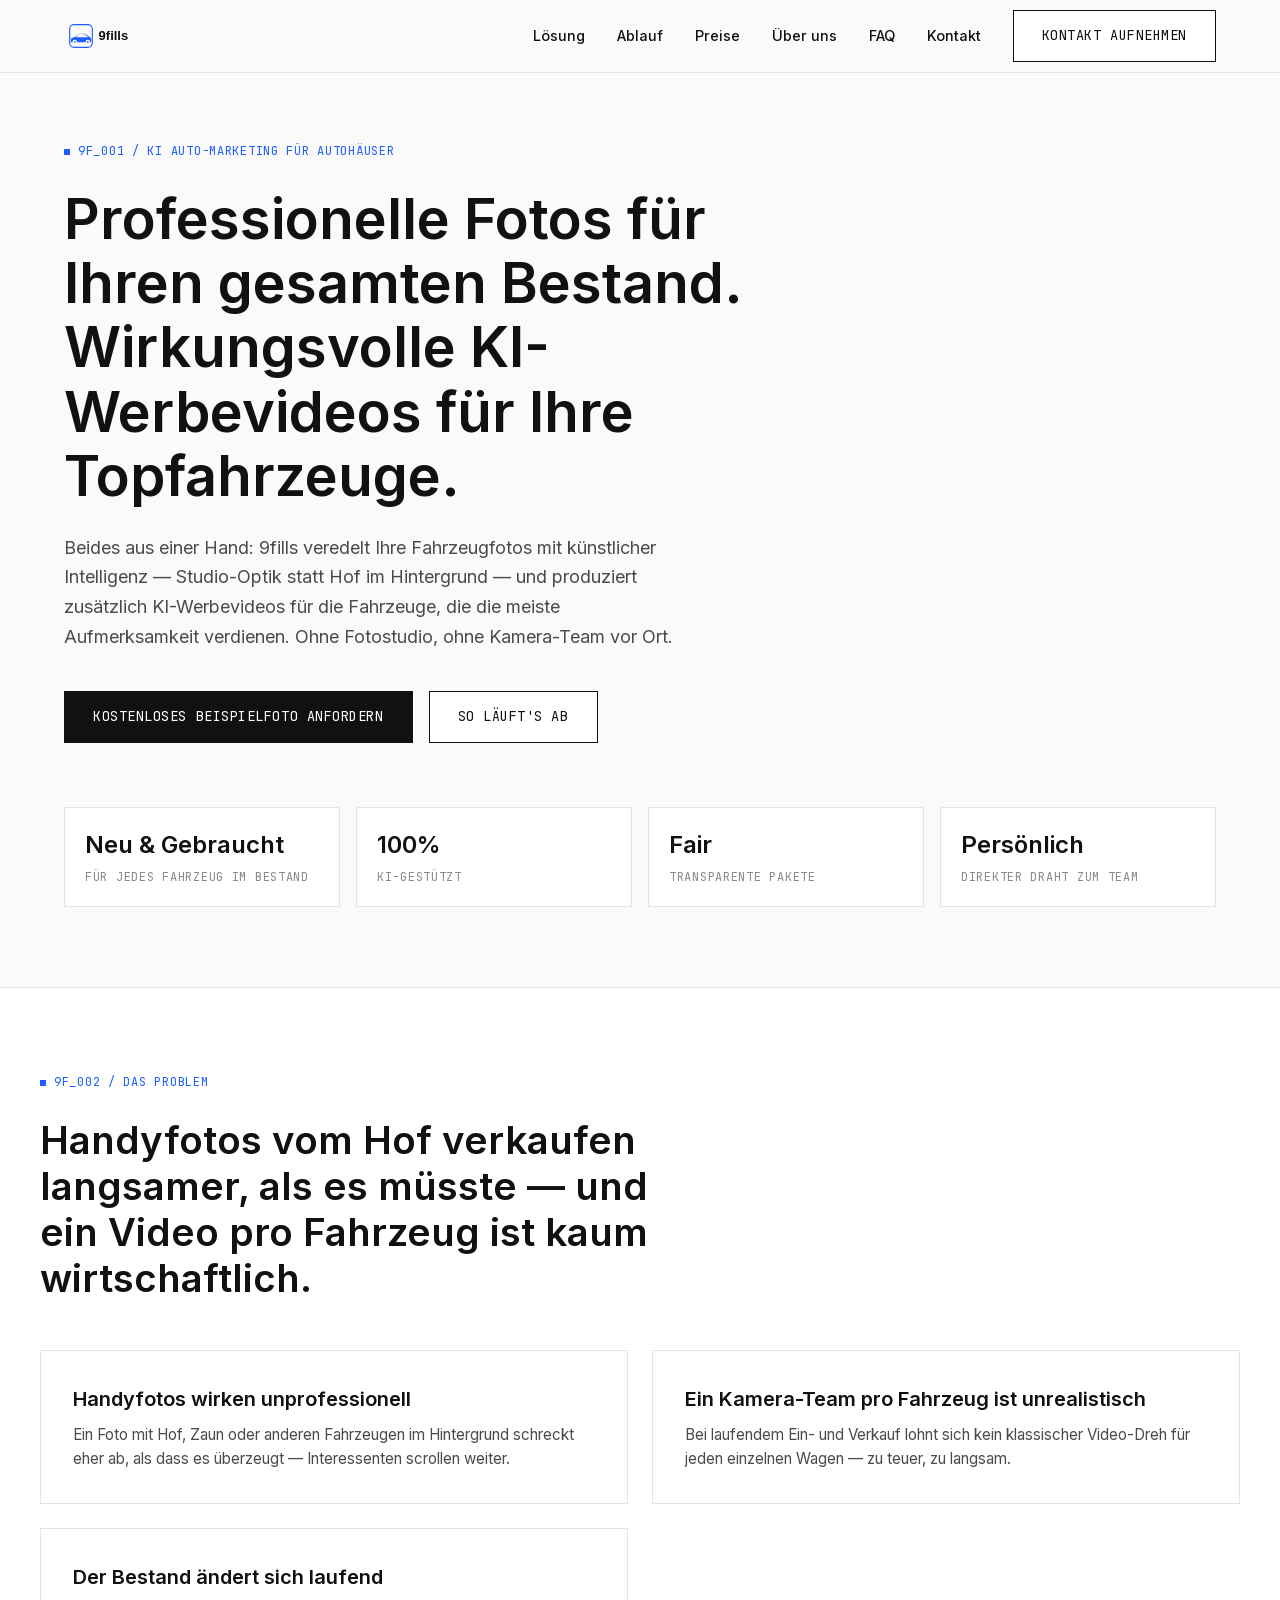
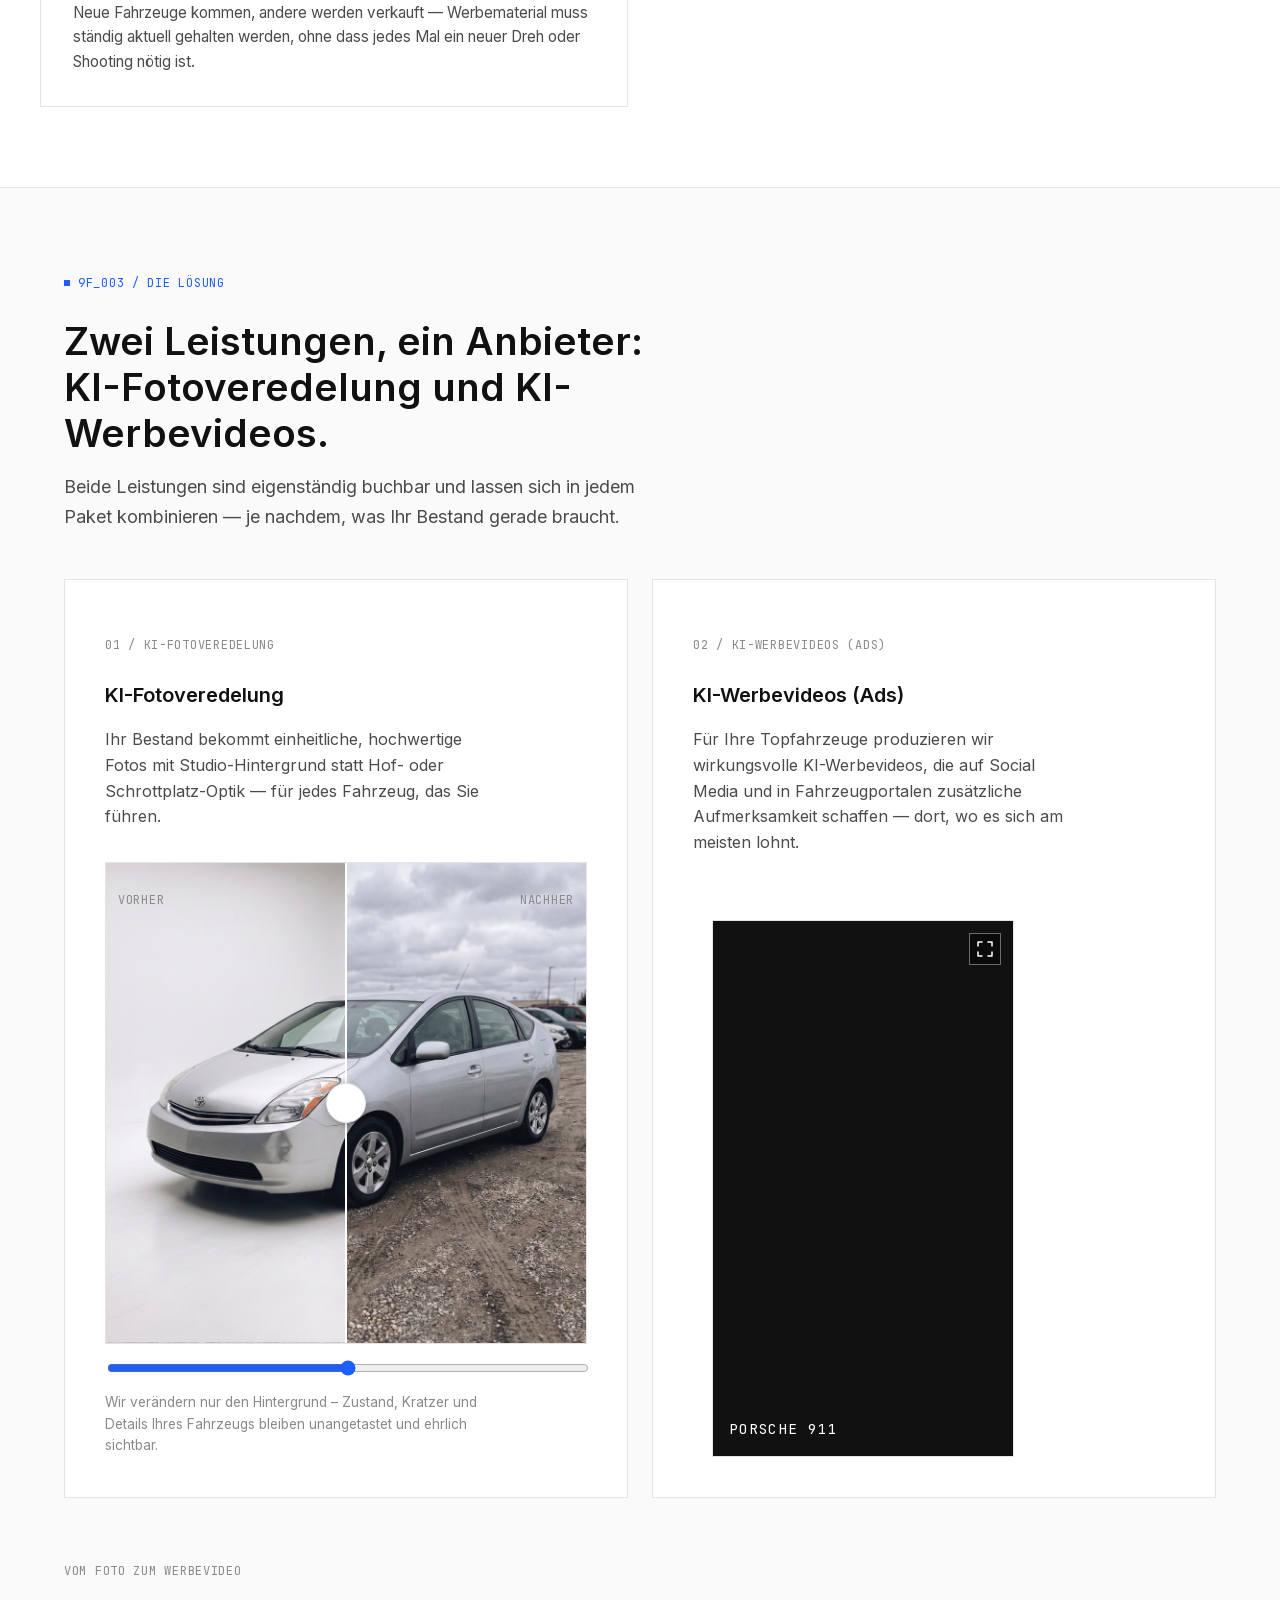
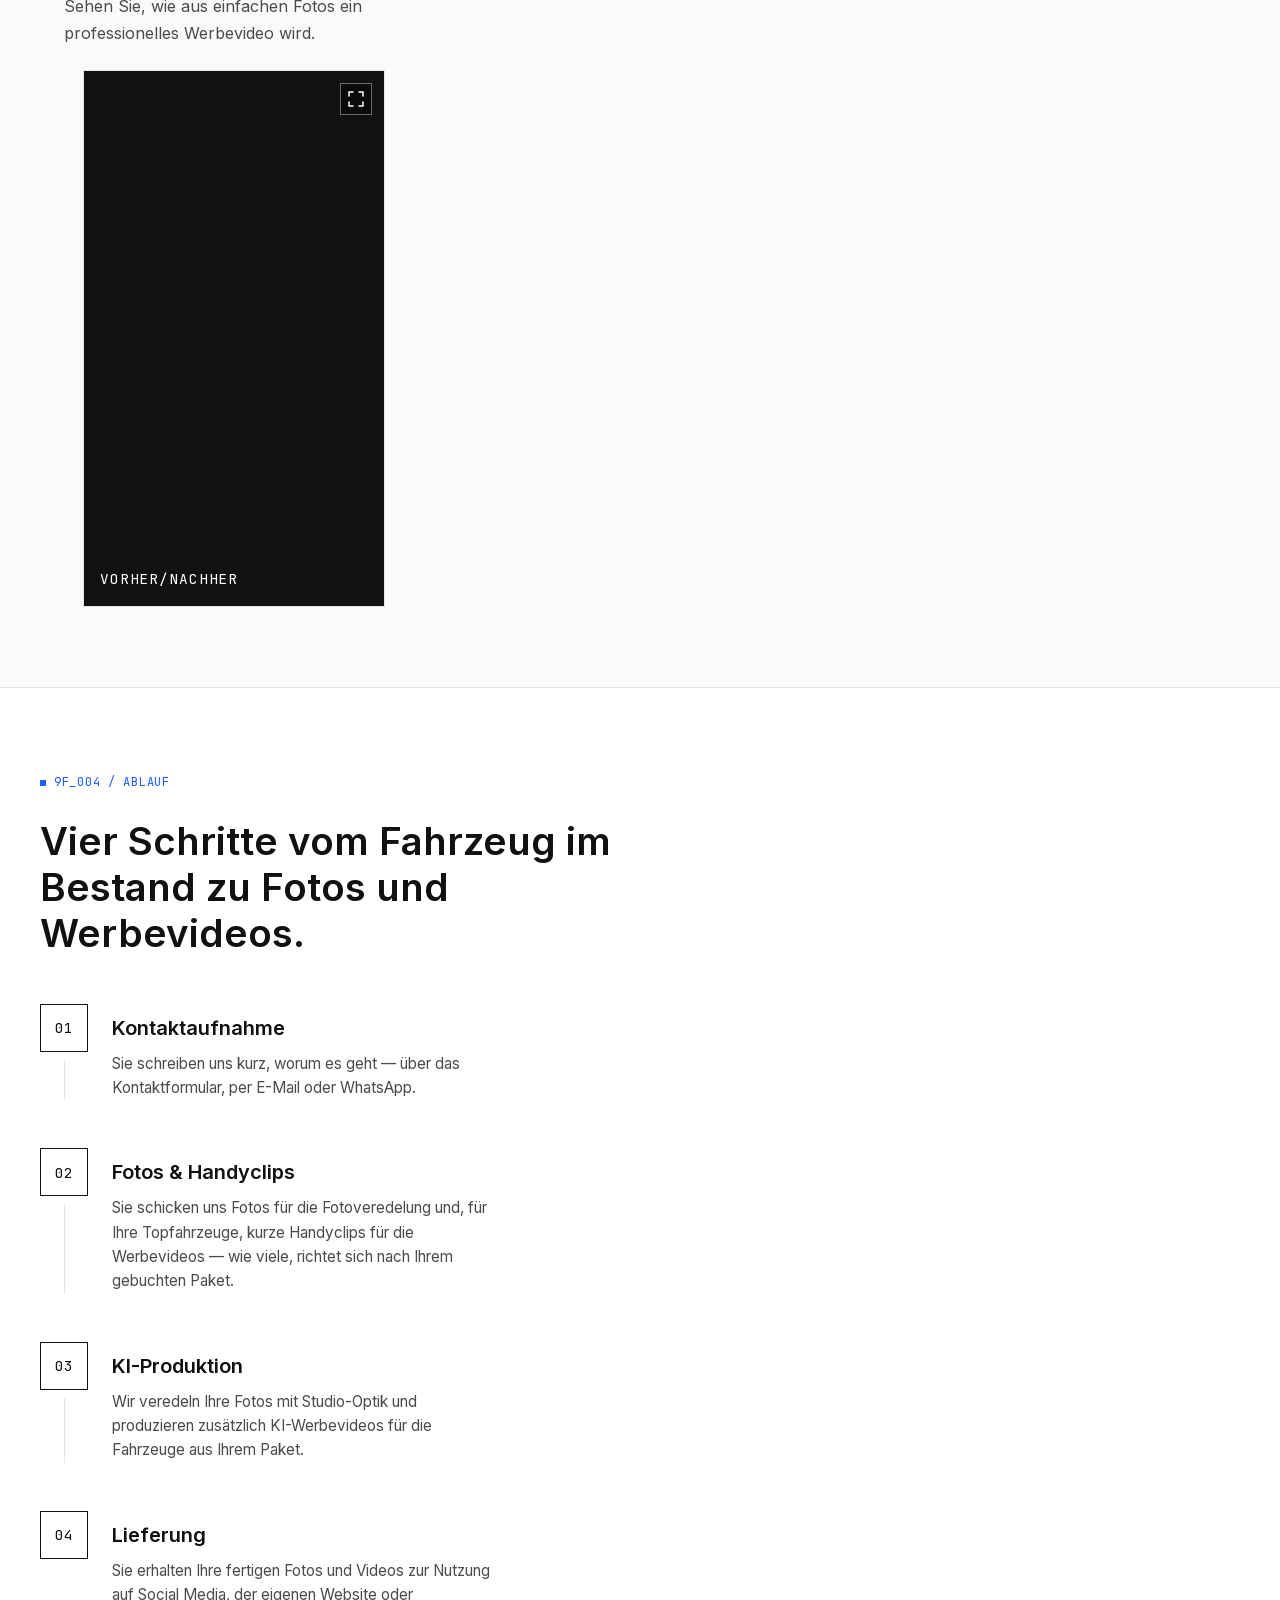
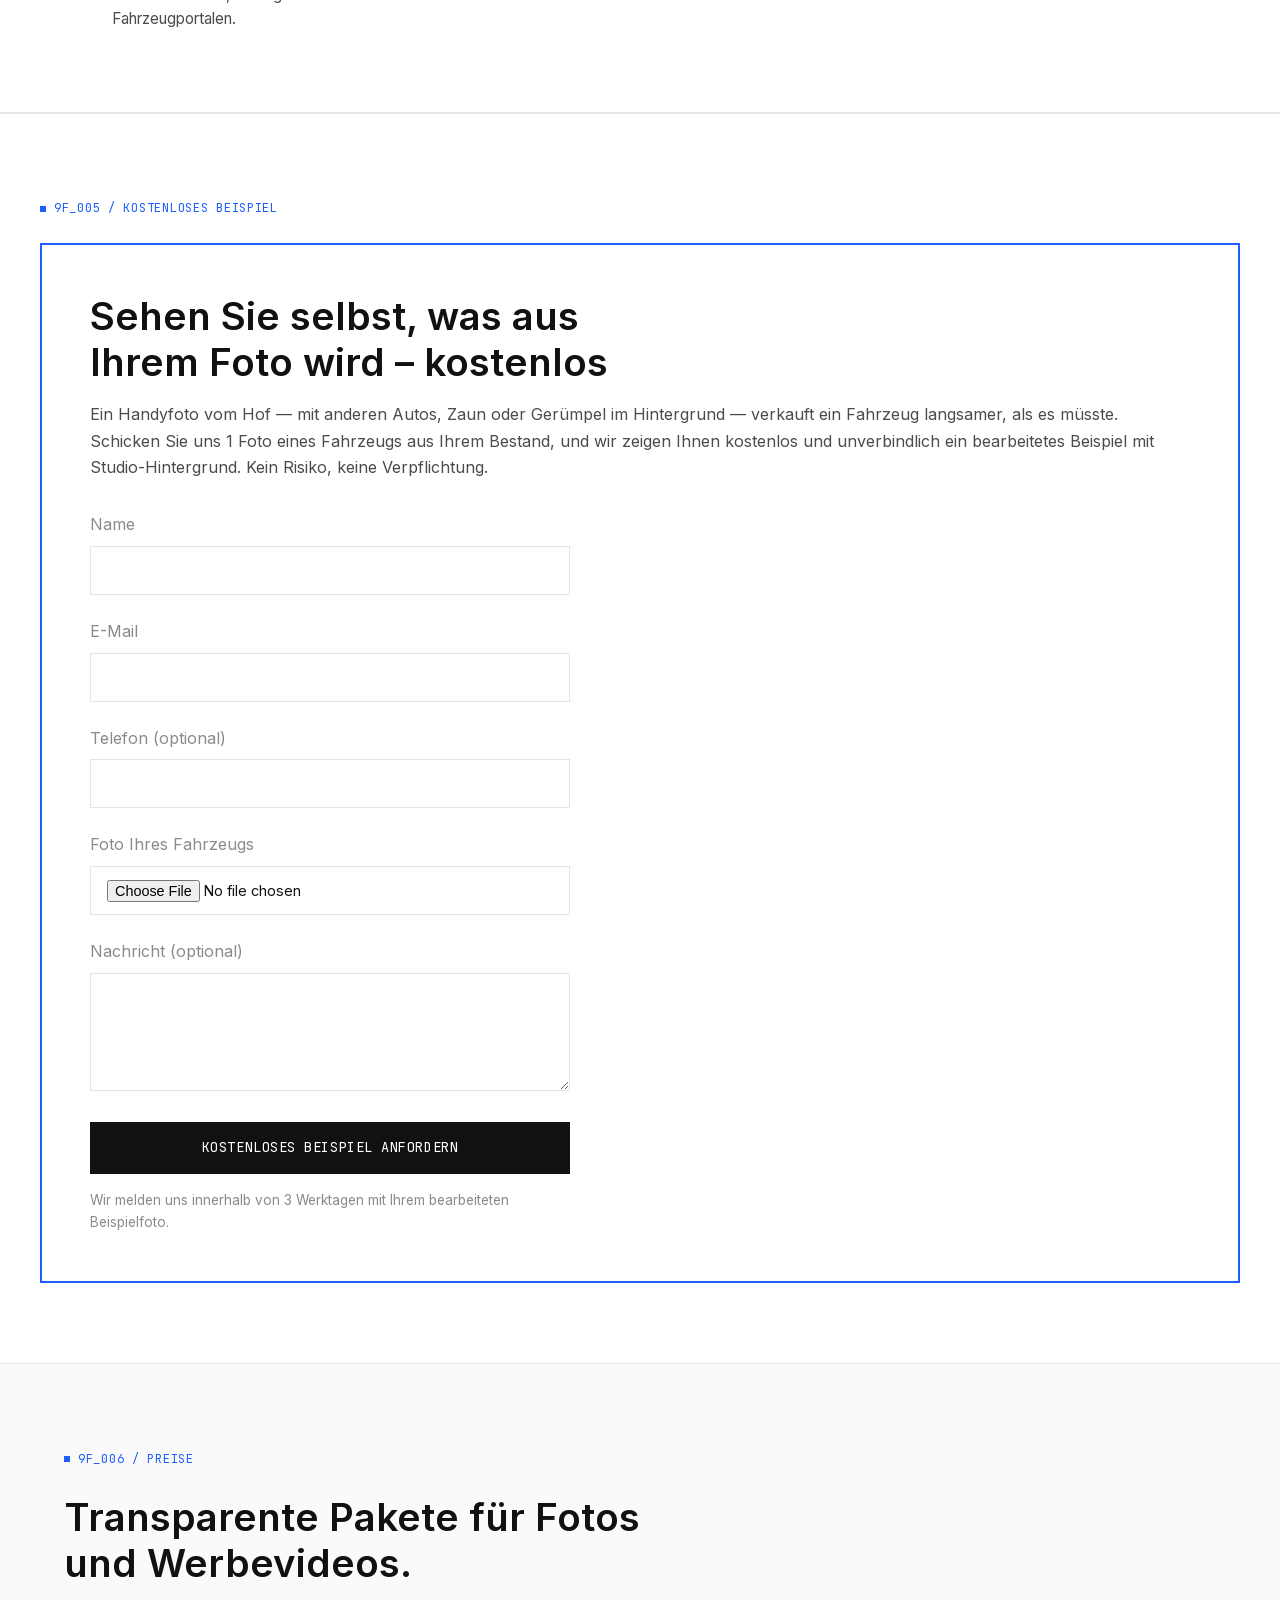
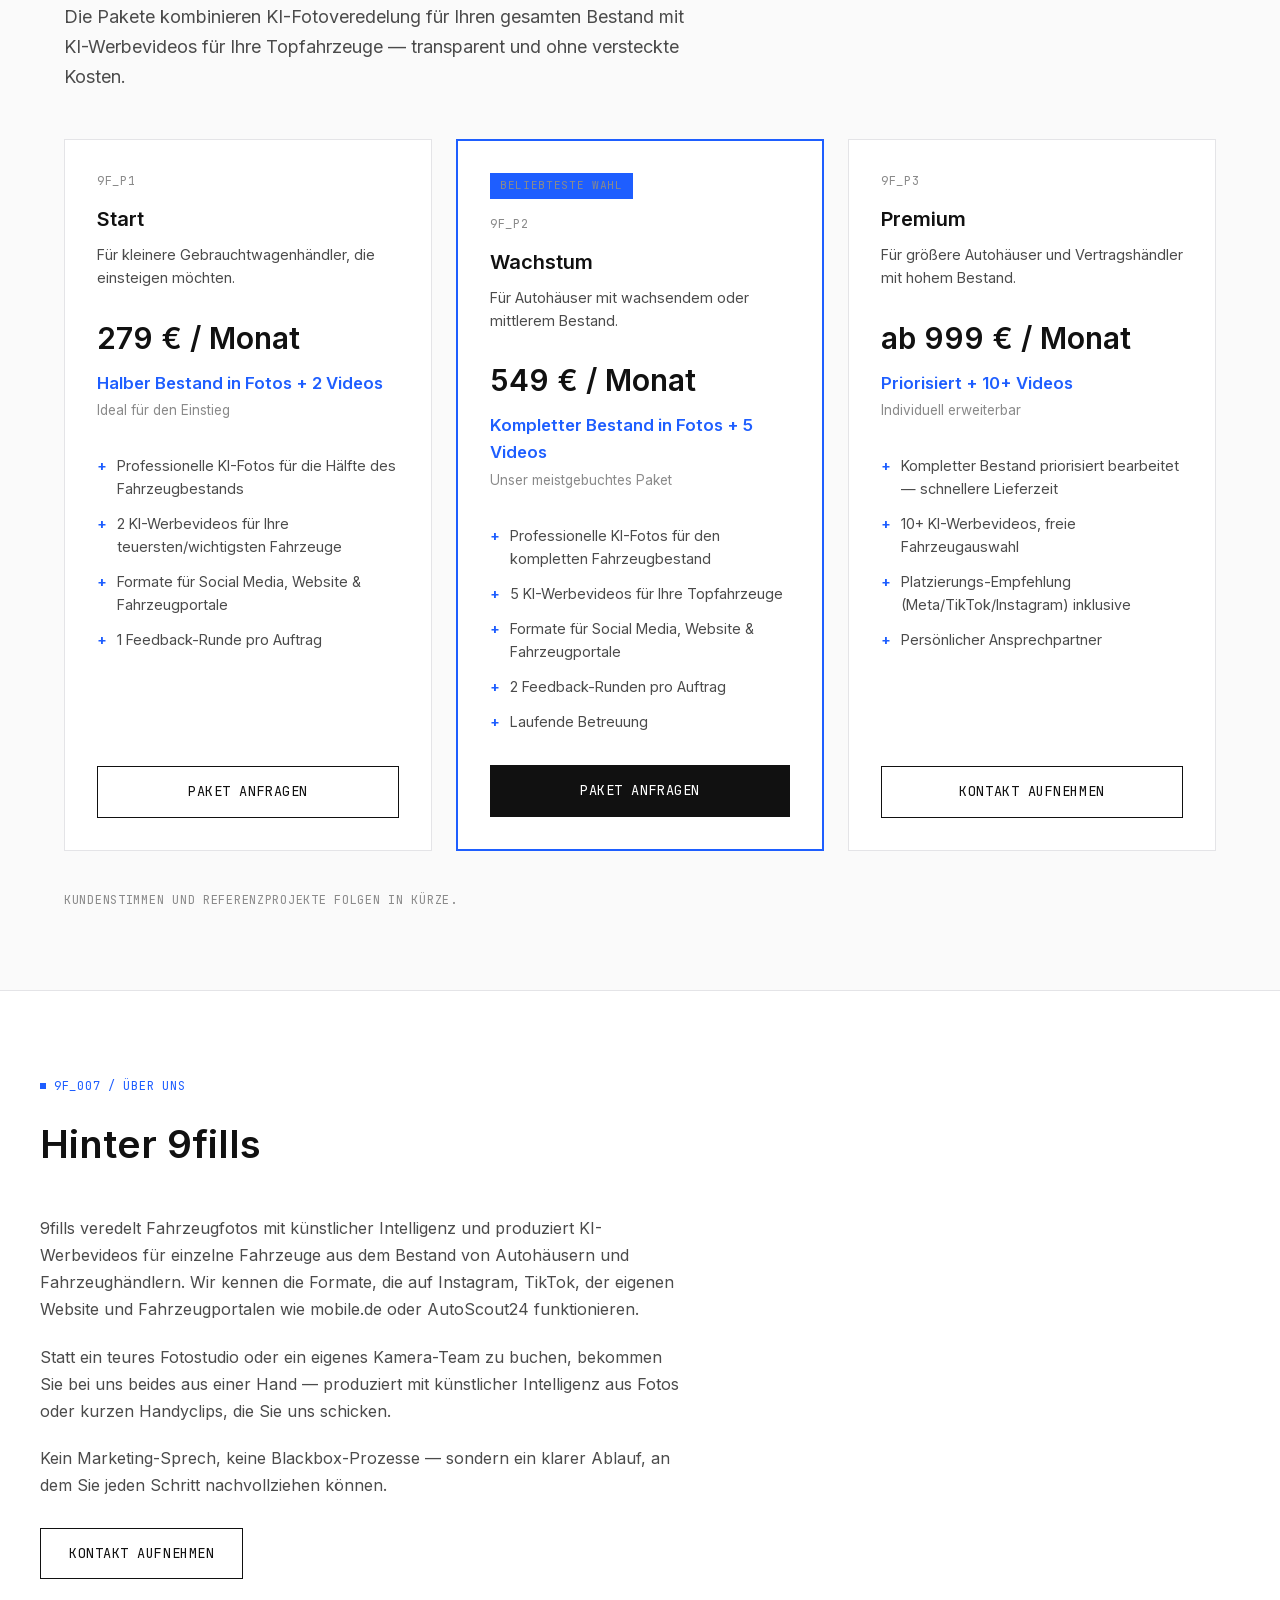
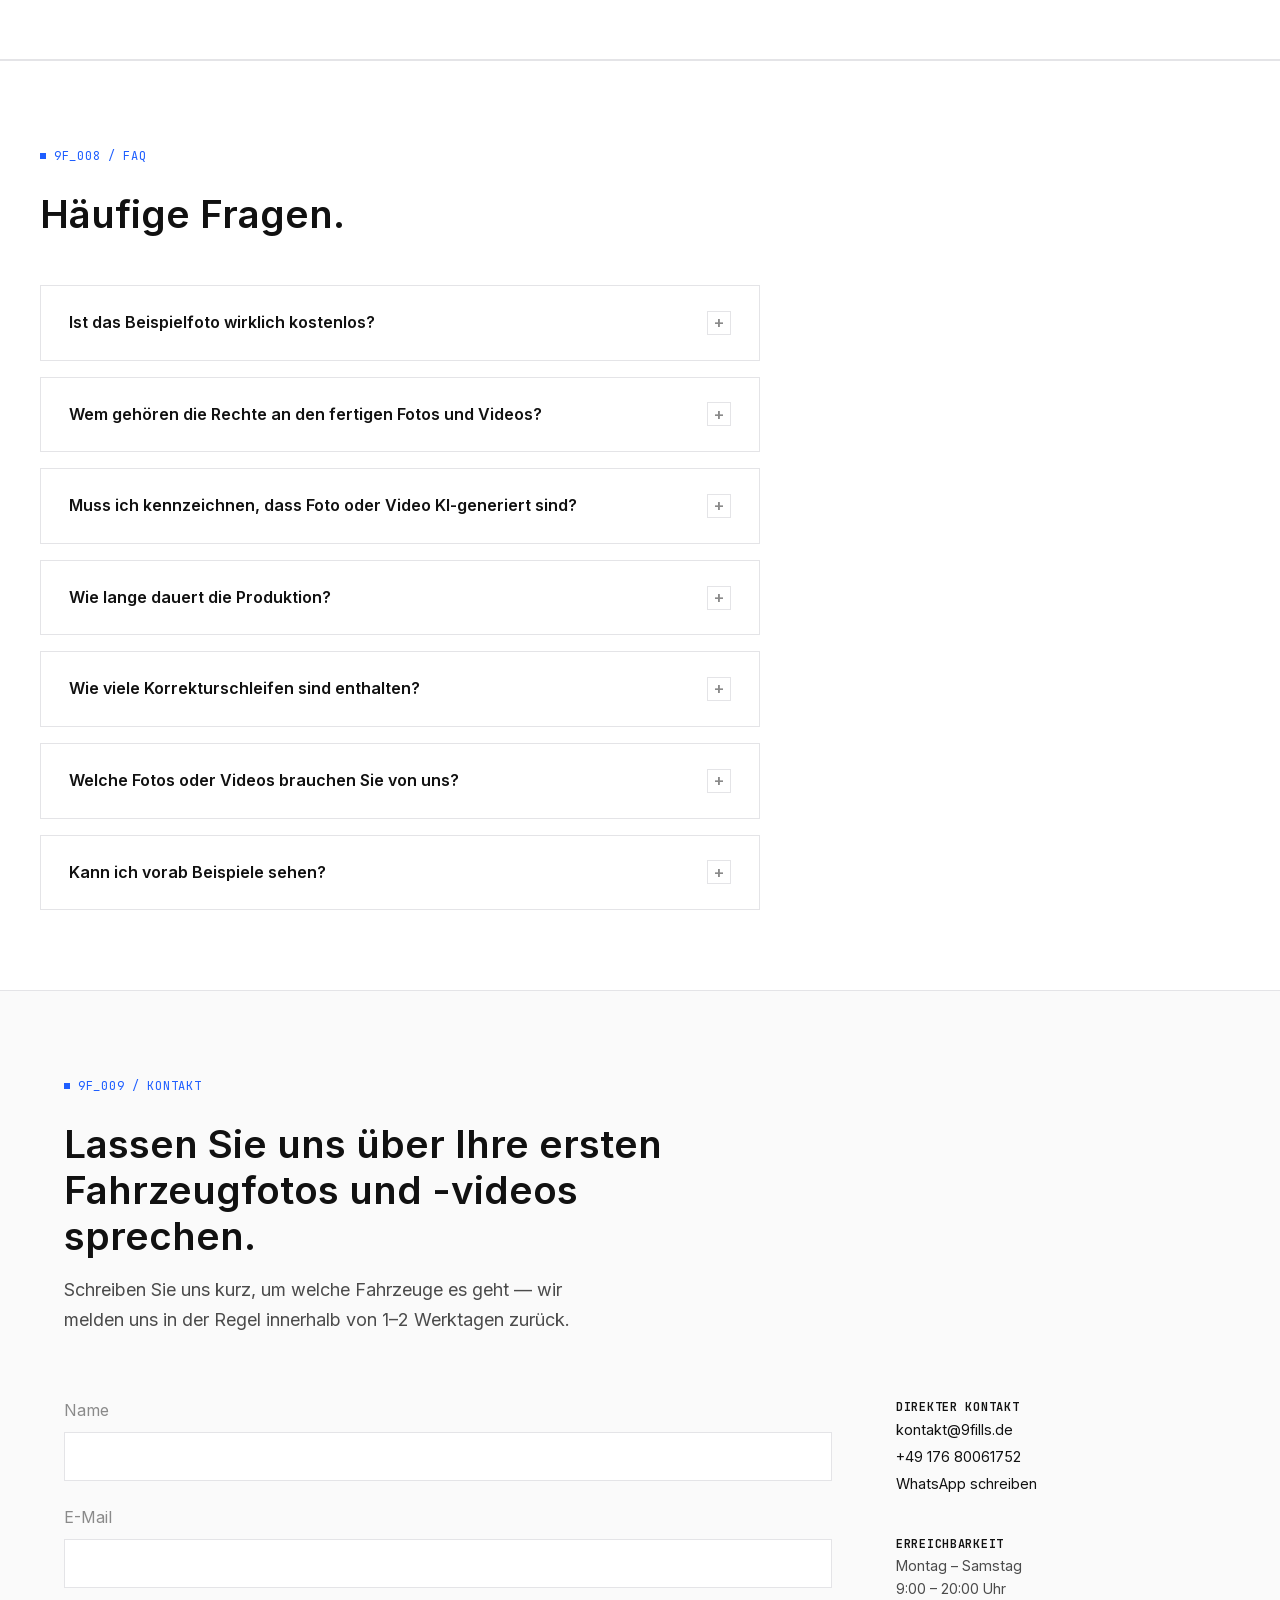
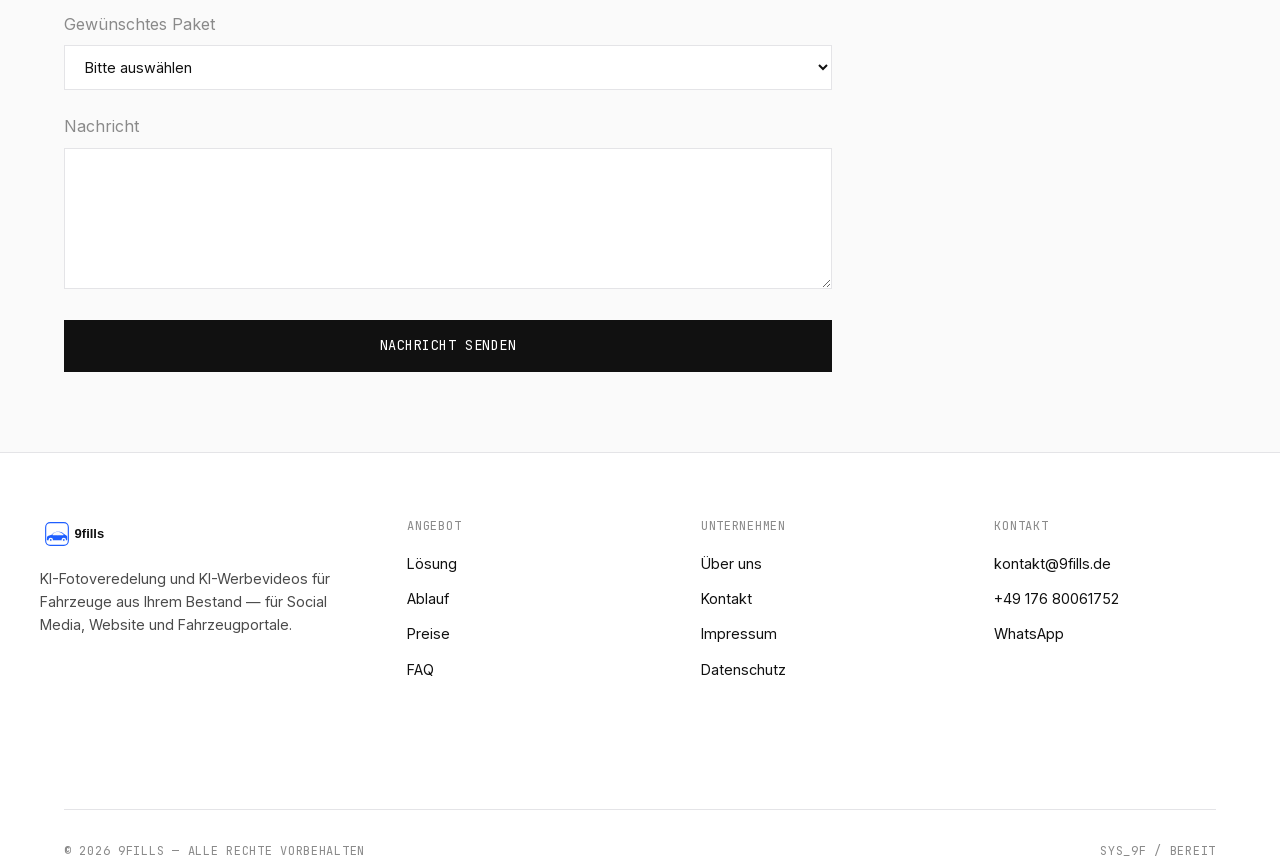
==== commit 99440b44: "Pivot to KI-Fotoveredelung + KI-Werbevideos as two equal core products - Rework hero, new two-pillar" ====
--- a/index.html
+++ b/index.html
@@ -3,8 +3,8 @@
 <head>
 <meta charset="UTF-8">
 <meta name="viewport" content="width=device-width, initial-scale=1.0">
-<title>9fills — KI-Werbevideos für Autohäuser & Fahrzeughändler</title>
-<meta name="description" content="9fills produziert KI-Werbevideos für einzelne Fahrzeuge aus Ihrem Bestand — aus Fotos oder Handyclips, für Social Media, Ihre Website und Fahrzeugportale. Ohne teures Fotoshooting.">
+<title>9fills — KI-Fotoveredelung & KI-Werbevideos für Autohäuser</title>
+<meta name="description" content="9fills veredelt Fahrzeugfotos aus Ihrem Bestand mit KI und produziert KI-Werbevideos für Ihre Topfahrzeuge — professionell, planbar, aus einer Hand.">
 
 <link rel="canonical" href="https://9fills.de/">
 <meta name="robots" content="index, follow">
@@ -16,18 +16,18 @@
 <meta property="og:site_name" content="9fills">
 <meta property="og:locale" content="de_DE">
 <meta property="og:url" content="https://9fills.de/">
-<meta property="og:title" content="9fills — KI-Werbevideos für Autohäuser & Fahrzeughändler">
-<meta property="og:description" content="KI-Werbevideos für einzelne Fahrzeuge aus Ihrem Bestand — aus Fotos oder Handyclips, für Social Media, Ihre Website und Fahrzeugportale. Ohne teures Fotoshooting.">
+<meta property="og:title" content="9fills — KI-Fotoveredelung & KI-Werbevideos für Autohäuser">
+<meta property="og:description" content="9fills veredelt Fahrzeugfotos aus Ihrem Bestand mit KI und produziert KI-Werbevideos für Ihre Topfahrzeuge — professionell, planbar, aus einer Hand.">
 <!-- TODO: echtes Social-Share-Bild hinterlegen (empfohlen: 1200x630px) -->
 <meta property="og:image" content="https://9fills.de/assets/9fills-social-share.jpg">
 <meta property="og:image:width" content="1200">
 <meta property="og:image:height" content="630">
-<meta property="og:image:alt" content="9fills — KI-Werbevideos für Autohäuser & Fahrzeughändler">
+<meta property="og:image:alt" content="9fills — KI-Fotoveredelung & KI-Werbevideos für Autohäuser">
 
 <!-- Twitter/X Card -->
 <meta name="twitter:card" content="summary_large_image">
-<meta name="twitter:title" content="9fills — KI-Werbevideos für Autohäuser & Fahrzeughändler">
-<meta name="twitter:description" content="KI-Werbevideos für einzelne Fahrzeuge aus Ihrem Bestand — aus Fotos oder Handyclips, für Social Media, Ihre Website und Fahrzeugportale. Ohne teures Fotoshooting.">
+<meta name="twitter:title" content="9fills — KI-Fotoveredelung & KI-Werbevideos für Autohäuser">
+<meta name="twitter:description" content="9fills veredelt Fahrzeugfotos aus Ihrem Bestand mit KI und produziert KI-Werbevideos für Ihre Topfahrzeuge — professionell, planbar, aus einer Hand.">
 <meta name="twitter:image" content="https://9fills.de/assets/9fills-social-share.jpg">
 
 <link rel="icon" type="image/svg+xml" href="assets/9fills-favicon.svg">
@@ -42,10 +42,10 @@
   "name": "9fills",
   "url": "https://9fills.de/",
   "logo": "https://9fills.de/assets/9fills-logo-combined-inter.svg",
-  "description": "9fills produziert KI-Werbevideos für einzelne Fahrzeuge aus dem Bestand von Autohäusern und Fahrzeughändlern.",
+  "description": "9fills produziert KI-Fotoveredelung und KI-Werbevideos für den Fahrzeugbestand von Autohäusern und Fahrzeughändlern.",
   "email": "kontakt@9fills.de",
   "areaServed": "DE",
-  "knowsAbout": ["KI-Werbevideos", "Fahrzeugvideos", "Autohaus-Marketing", "Gebrauchtwagen-Marketing", "KI-generierte Videos", "Social-Media-Marketing für Autohäuser"]
+  "knowsAbout": ["KI-Fotoveredelung", "KI-Werbevideos", "Fahrzeugfotos", "Fahrzeugvideos", "Autohaus-Marketing", "Gebrauchtwagen-Marketing", "Social-Media-Marketing für Autohäuser"]
 }
 </script>
 </head>
@@ -91,19 +91,17 @@
   <!-- 1. Hero -->
   <section class="hero">
     <div class="container">
-      <p class="mono-label eyebrow">9F_001 / KI-WERBEVIDEOS FÜR AUTOHÄUSER</p>
-      <h1>KI revolutioniert jede Branche — auch die Autobranche.</h1>
+      <p class="mono-label eyebrow">9F_001 / KI AUTO-MARKETING FÜR AUTOHÄUSER</p>
+      <h1>Professionelle Fotos für Ihren gesamten Bestand. Wirkungsvolle KI-Werbevideos für Ihre Topfahrzeuge.</h1>
       <p class="lede">
-        Jedes renommierte Autohaus braucht heute KI-Werbevideos für seinen
-        Fahrzeugbestand. Sie wollen für jedes Fahrzeug ein Video, das auf
-        Social Media und in Fahrzeugportalen performt — aber kein
-        Kamera-Team für jeden einzelnen Wagen? 9fills produziert Ihre
-        Fahrzeugvideos mit künstlicher Intelligenz: aus Fotos oder kurzen
-        Handyclips wird ein fertiges Werbevideo, für Neu- und
-        Gebrauchtwagen gleichermaßen.
+        Beides aus einer Hand: 9fills veredelt Ihre Fahrzeugfotos mit
+        künstlicher Intelligenz — Studio-Optik statt Hof im Hintergrund —
+        und produziert zusätzlich KI-Werbevideos für die Fahrzeuge, die
+        die meiste Aufmerksamkeit verdienen. Ohne Fotostudio, ohne
+        Kamera-Team vor Ort.
       </p>
       <div class="hero-actions">
-        <a href="#kontakt" class="btn btn-primary">Beispielvideo anfragen</a>
+        <a href="#beispielfoto" class="btn btn-primary">Kostenloses Beispielfoto anfordern</a>
         <a href="#ablauf" class="btn">So läuft's ab</a>
       </div>
 
@@ -133,20 +131,20 @@
   <section class="section--alt" aria-labelledby="problem-heading">
     <div class="container section">
       <p class="mono-label eyebrow">9F_002 / DAS PROBLEM</p>
-      <h2 id="problem-heading" style="margin-top:24px; max-width:640px;">Ein Video pro Fahrzeug ist normalerweise zu teuer oder zu aufwendig — deshalb bleibt es meist bei Fotos.</h2>
+      <h2 id="problem-heading" style="margin-top:24px; max-width:640px;">Handyfotos vom Hof verkaufen langsamer, als es müsste — und ein Video pro Fahrzeug ist kaum wirtschaftlich.</h2>
 
       <div class="usp-grid">
+        <div class="usp-card">
+          <h3>Handyfotos wirken unprofessionell</h3>
+          <p>Ein Foto mit Hof, Zaun oder anderen Fahrzeugen im Hintergrund schreckt eher ab, als dass es überzeugt — Interessenten scrollen weiter.</p>
+        </div>
         <div class="usp-card">
           <h3>Ein Kamera-Team pro Fahrzeug ist unrealistisch</h3>
           <p>Bei laufendem Ein- und Verkauf lohnt sich kein klassischer Video-Dreh für jeden einzelnen Wagen — zu teuer, zu langsam.</p>
         </div>
         <div class="usp-card">
-          <h3>Reine Fotos performen schwächer als Video</h3>
-          <p>Auf Social Media und in Fahrzeugportalen fällt reiner Bild-Content gegen Videos ab — weniger Aufmerksamkeit, weniger Anfragen.</p>
-        </div>
-        <div class="usp-card">
           <h3>Der Bestand ändert sich laufend</h3>
-          <p>Neue Fahrzeuge kommen, andere werden verkauft — Werbematerial muss ständig aktuell gehalten werden, ohne dass jedes Mal ein neuer Dreh nötig ist.</p>
+          <p>Neue Fahrzeuge kommen, andere werden verkauft — Werbematerial muss ständig aktuell gehalten werden, ohne dass jedes Mal ein neuer Dreh oder Shooting nötig ist.</p>
         </div>
       </div>
     </div>
@@ -156,48 +154,83 @@
   <section class="section" id="loesung" aria-labelledby="loesung-heading">
     <div class="container">
       <p class="mono-label eyebrow">9F_003 / DIE LÖSUNG</p>
-      <h2 id="loesung-heading" style="margin-top:24px; max-width:640px;">KI-Werbevideos für jedes Fahrzeug im Bestand — schnell, planbar, skalierbar.</h2>
+      <h2 id="loesung-heading" style="margin-top:24px; max-width:640px;">Zwei Leistungen, ein Anbieter: KI-Fotoveredelung und KI-Werbevideos.</h2>
       <p class="lede" style="margin-top:16px; max-width:620px;">
-        Aus Fotos oder kurzen Handyclips Ihrer Fahrzeuge produziert 9fills
-        mit künstlicher Intelligenz fertige Werbevideos — kein
-        Kamera-Team vor Ort, keine Wartezeit, dafür planbare Kosten pro
-        Fahrzeug.
+        Beide Leistungen sind eigenständig buchbar und lassen sich in
+        jedem Paket kombinieren — je nachdem, was Ihr Bestand gerade
+        braucht.
       </p>
 
-      <div class="module-grid">
-        <div class="module-card">
-          <p class="mono-label">01 / MODUL</p>
-          <h3>Planbare Kosten</h3>
-          <p>Feste Pakete pro Fahrzeugvideo statt eines teuren Kamera-Teams für jeden Dreh.</p>
-        </div>
-        <div class="module-card">
-          <p class="mono-label">02 / MODUL</p>
-          <h3>Schnell für den ganzen Bestand</h3>
-          <p>Egal ob 8 oder 25+ Fahrzeuge im Monat — die Videos entstehen ohne zusätzlichen Dreh-Aufwand vor Ort.</p>
-        </div>
-        <div class="module-card">
-          <p class="mono-label">03 / MODUL</p>
-          <h3>Überall einsetzbar</h3>
-          <p>Fertige Videos für Social Media, Ihre eigene Website oder Fahrzeugportale wie mobile.de und AutoScout24.</p>
-        </div>
-      </div>
-
-      <div id="format-beispiel" style="margin-top:64px;">
-        <p class="mono-label" style="color:var(--color-ink-faint);">FORMAT-BEISPIEL</p>
-        <p class="lede" style="margin-top:12px; max-width:620px; font-size:1rem;">
-          So sehen die Videos im Format aus: vertikal, kurz, optimiert für
-          Feed und Story. Aus Ihren Fotos oder Handyclips entsteht daraus
-          Content mit Ihrem Fahrzeug.
+      <div class="wayfinder-grid" style="margin-top:48px;">
+        <div class="wayfinder-card">
+          <div>
+            <p class="mono-label">01 / KI-FOTOVEREDELUNG</p>
+            <h3>KI-Fotoveredelung</h3>
+            <p>
+              Ihr Bestand bekommt einheitliche, hochwertige Fotos mit
+              Studio-Hintergrund statt Hof- oder Schrottplatz-Optik — für
+              jedes Fahrzeug, das Sie führen.
+            </p>
+          </div>
+          <div class="compare-slider" style="margin-top:32px;">
+            <div class="compare-slider-media">
+              <img class="compare-img compare-img--before" src="assets/images/fotoveredelung-vorher.jpg" alt="Vorher: Fahrzeug auf dem Gebrauchtwagenhof, Himmel und andere Autos im Hintergrund" loading="lazy">
+              <img class="compare-img compare-img--after" src="assets/images/fotoveredelung-nachher.jpg" alt="Nachher: gleiches Fahrzeug, gleicher Zustand, freigestellt vor Studio-Hintergrund" loading="lazy">
+              <div class="compare-slider-handle" aria-hidden="true">
+                <span class="compare-slider-handle-arrows">◂ ▸</span>
+              </div>
+              <p class="compare-slider-tag compare-slider-tag--before mono-label">Vorher</p>
+              <p class="compare-slider-tag compare-slider-tag--after mono-label">Nachher</p>
+            </div>
+            <input type="range" class="compare-slider-range" min="0" max="100" value="50" aria-label="Vorher/Nachher-Vergleich: Regler bewegen, um den Bildanteil zu ändern">
+            <p style="margin-top:16px; font-size:0.85rem; color:var(--color-ink-faint);">
+              Wir verändern nur den Hintergrund – Zustand, Kratzer und
+              Details Ihres Fahrzeugs bleiben unangetastet und ehrlich
+              sichtbar.
+            </p>
+          </div>
+        </div>
+
+        <div class="wayfinder-card">
+          <div>
+            <p class="mono-label">02 / KI-WERBEVIDEOS (ADS)</p>
+            <h3>KI-Werbevideos (Ads)</h3>
+            <p>
+              Für Ihre Topfahrzeuge produzieren wir wirkungsvolle
+              KI-Werbevideos, die auf Social Media und in
+              Fahrzeugportalen zusätzliche Aufmerksamkeit schaffen — dort,
+              wo es sich am meisten lohnt.
+            </p>
+          </div>
+          <div class="placeholder-grid placeholder-grid--videos" style="margin-top:32px; margin-left:0;">
+            <div class="placeholder-card placeholder-card--vertical placeholder-card--video">
+              <video src="assets/videos/porsche-911.mp4" autoplay muted loop playsinline></video>
+              <button type="button" class="video-fullscreen-btn" aria-label="Video im Vollbild ansehen">
+                <svg width="16" height="16" viewBox="0 0 16 16" fill="none" aria-hidden="true">
+                  <path d="M1 5V1H5M11 1H15V5M15 11V15H11M5 15H1V11" stroke="currentColor" stroke-width="1.5" stroke-linecap="round" stroke-linejoin="round"/>
+                </svg>
+              </button>
+              <p class="video-caption mono-label">Porsche 911</p>
+            </div>
+          </div>
+        </div>
+      </div>
+
+      <div style="margin-top:64px; max-width:340px;">
+        <p class="mono-label" style="color:var(--color-ink-faint);">VOM FOTO ZUM WERBEVIDEO</p>
+        <p class="lede" style="margin-top:12px; font-size:1rem;">
+          Sehen Sie, wie aus einfachen Fotos ein professionelles
+          Werbevideo wird.
         </p>
-        <div class="placeholder-grid placeholder-grid--videos">
+        <div class="placeholder-grid placeholder-grid--videos" style="margin-top:24px;">
           <div class="placeholder-card placeholder-card--vertical placeholder-card--video">
-            <video src="assets/videos/porsche-911.mp4" autoplay muted loop playsinline></video>
+            <video src="assets/videos/pitch-video.mp4" autoplay muted loop playsinline></video>
             <button type="button" class="video-fullscreen-btn" aria-label="Video im Vollbild ansehen">
               <svg width="16" height="16" viewBox="0 0 16 16" fill="none" aria-hidden="true">
                 <path d="M1 5V1H5M11 1H15V5M15 11V15H11M5 15H1V11" stroke="currentColor" stroke-width="1.5" stroke-linecap="round" stroke-linejoin="round"/>
               </svg>
             </button>
-            <p class="video-caption mono-label">Porsche 911</p>
+            <p class="video-caption mono-label">Vorher/Nachher</p>
           </div>
         </div>
       </div>
@@ -208,7 +241,7 @@
   <section class="section--alt" id="ablauf" aria-labelledby="ablauf-heading">
     <div class="container section">
       <p class="mono-label eyebrow">9F_004 / ABLAUF</p>
-      <h2 id="ablauf-heading" style="margin-top:24px; max-width:640px;">Vier Schritte vom Fahrzeug im Bestand zum fertigen Werbevideo.</h2>
+      <h2 id="ablauf-heading" style="margin-top:24px; max-width:640px;">Vier Schritte vom Fahrzeug im Bestand zu Fotos und Werbevideos.</h2>
 
       <div class="process-list">
         <div class="process-step">
@@ -228,7 +261,7 @@
           </div>
           <div class="process-step-body">
             <h3>Fotos &amp; Handyclips</h3>
-            <p>Sie schicken uns Fotos oder kurze Handyclips der gewünschten Fahrzeuge — wie viele, richtet sich nach Ihrem gebuchten Paket.</p>
+            <p>Sie schicken uns Fotos für die Fotoveredelung und, für Ihre Topfahrzeuge, kurze Handyclips für die Werbevideos — wie viele, richtet sich nach Ihrem gebuchten Paket.</p>
           </div>
         </div>
         <div class="process-step">
@@ -238,7 +271,7 @@
           </div>
           <div class="process-step-body">
             <h3>KI-Produktion</h3>
-            <p>Wir erstellen daraus für jedes Fahrzeug ein eigenes KI-Werbevideo.</p>
+            <p>Wir veredeln Ihre Fotos mit Studio-Optik und produzieren zusätzlich KI-Werbevideos für die Fahrzeuge aus Ihrem Paket.</p>
           </div>
         </div>
         <div class="process-step">
@@ -247,112 +280,160 @@
           </div>
           <div class="process-step-body">
             <h3>Lieferung</h3>
-            <p>Sie erhalten die fertigen Videos zur Nutzung auf Social Media, der eigenen Website oder Fahrzeugportalen.</p>
-          </div>
-        </div>
-      </div>
-    </div>
-  </section>
-
-  <!-- 5. Preise -->
+            <p>Sie erhalten Ihre fertigen Fotos und Videos zur Nutzung auf Social Media, der eigenen Website oder Fahrzeugportalen.</p>
+          </div>
+        </div>
+      </div>
+    </div>
+  </section>
+
+  <!-- 5. Kostenloses Beispielfoto (CTA) -->
+  <section class="section--alt" id="beispielfoto" aria-labelledby="beispielfoto-heading">
+    <div class="container section">
+      <p class="mono-label eyebrow">9F_005 / KOSTENLOSES BEISPIEL</p>
+      <div class="cta-form-block" style="margin-top:24px;">
+        <h2 id="beispielfoto-heading" style="max-width:520px;">Sehen Sie selbst, was aus Ihrem Foto wird – kostenlos</h2>
+        <p class="lede" style="margin-top:16px; font-size:1rem;">
+          Ein Handyfoto vom Hof — mit anderen Autos, Zaun oder Gerümpel im
+          Hintergrund — verkauft ein Fahrzeug langsamer, als es müsste.
+          Schicken Sie uns 1 Foto eines Fahrzeugs aus Ihrem Bestand, und
+          wir zeigen Ihnen kostenlos und unverbindlich ein bearbeitetes
+          Beispiel mit Studio-Hintergrund. Kein Risiko, keine
+          Verpflichtung.
+        </p>
+
+        <form id="beispielfoto-form" novalidate enctype="multipart/form-data" style="margin-top:32px; max-width:480px;">
+          <input type="hidden" name="access_key" value="d79c8712-cd1a-4322-ae8e-49f9805f9264">
+          <input type="hidden" name="subject" value="Kostenloses Beispielfoto – Anfrage über 9fills.de">
+          <input type="checkbox" name="botcheck" class="hidden" style="display:none;" tabindex="-1" autocomplete="off">
+          <div class="form-field">
+            <label for="beispiel-name">Name</label>
+            <input id="beispiel-name" name="name" type="text" required autocomplete="name">
+          </div>
+          <div class="form-field">
+            <label for="beispiel-email">E-Mail</label>
+            <input id="beispiel-email" name="email" type="email" required autocomplete="email">
+          </div>
+          <div class="form-field">
+            <label for="beispiel-telefon">Telefon (optional)</label>
+            <input id="beispiel-telefon" name="telefon" type="tel" autocomplete="tel">
+          </div>
+          <div class="form-field">
+            <label for="beispiel-foto">Foto Ihres Fahrzeugs</label>
+            <input id="beispiel-foto" name="attachment" type="file" accept="image/*" required>
+          </div>
+          <div class="form-field">
+            <label for="beispiel-nachricht">Nachricht (optional)</label>
+            <textarea id="beispiel-nachricht" name="message" rows="4"></textarea>
+          </div>
+          <button type="submit" class="btn btn-primary btn-block">Kostenloses Beispiel anfordern</button>
+          <p class="note" style="margin-top:16px; font-size:0.85rem; color:var(--color-ink-faint);">
+            Wir melden uns innerhalb von 3 Werktagen mit Ihrem
+            bearbeiteten Beispielfoto.
+          </p>
+        </form>
+
+        <div id="beispielfoto-success" class="form-success" role="status" tabindex="-1" hidden style="margin-top:32px; max-width:480px;">
+          <p class="mono-label">9F_200 / GESENDET</p>
+          <p class="title">Danke, Ihr Foto ist bei uns!</p>
+          <p class="note">Wir melden uns innerhalb von 3 Werktagen mit Ihrem bearbeiteten Beispielfoto.</p>
+        </div>
+      </div>
+    </div>
+  </section>
+
+  <!-- 6. Preise -->
   <section class="section" id="preise" aria-labelledby="preise-heading">
     <div class="container">
-      <p class="mono-label eyebrow">9F_005 / PREISE</p>
-      <h2 id="preise-heading" style="margin-top:24px; max-width:640px;">Transparente Pakete für Ihre Fahrzeugvideos.</h2>
+      <p class="mono-label eyebrow">9F_006 / PREISE</p>
+      <h2 id="preise-heading" style="margin-top:24px; max-width:640px;">Transparente Pakete für Fotos und Werbevideos.</h2>
       <p class="lede" style="margin-top:16px; max-width:620px;">
-        Die Pakete richten sich nach der Anzahl an Fahrzeugen, die Sie im
-        Monat bewerben möchten — transparent und ohne versteckte Kosten.
-      </p>
-      <p class="lede" style="margin-top:16px; max-width:620px; font-size:1rem;">
-        Jedes Paket kombiniert klassische KI-Werbevideos mit einem
-        kleineren Anteil an UGC-Videos (User Generated Content) — die
-        wirken wie eine echte Empfehlung statt wie klassische Werbung.
-      </p>
-      <p class="lede" style="margin-top:16px; max-width:620px; font-size:1rem;">
-        Auf Wunsch sagen wir Ihnen pro Video auch, wo es am besten
-        performt — Plattform, Format und grobe Zielgruppen-Hinweise. Kein
-        laufendes Kampagnen-Management, sondern eine klare Empfehlung zum
-        Start.
+        Die Pakete kombinieren KI-Fotoveredelung für Ihren gesamten
+        Bestand mit KI-Werbevideos für Ihre Topfahrzeuge — transparent
+        und ohne versteckte Kosten.
       </p>
 
       <div class="pricing-grid">
         <div class="pricing-card">
           <p class="mono-label">9F_P1</p>
           <h3>Start</h3>
-          <p class="pricing-desc">Für kleinere Gebrauchtwagenhändler mit überschaubarem Bestand.</p>
+          <p class="pricing-desc">Für kleinere Gebrauchtwagenhändler, die einsteigen möchten.</p>
           <div class="pricing-price">
-            <span class="amount">249 € / Monat</span>
-          </div>
-          <p class="pricing-videos">8 Fahrzeugvideos / Monat</p>
-          <p class="pricing-videos-hint">6 klassische Videos + 2 UGC-Videos</p>
+            <span class="amount">279 € / Monat</span>
+          </div>
+          <p class="pricing-videos">Halber Bestand in Fotos + 2 Videos</p>
+          <p class="pricing-videos-hint">Ideal für den Einstieg</p>
           <ul class="pricing-features">
-            <li>6 klassische KI-Werbevideos + 2 UGC-Videos für Fahrzeuge aus Ihrem Bestand</li>
+            <li>Professionelle KI-Fotos für die Hälfte des Fahrzeugbestands</li>
+            <li>2 KI-Werbevideos für Ihre teuersten/wichtigsten Fahrzeuge</li>
             <li>Formate für Social Media, Website &amp; Fahrzeugportale</li>
-            <li>1 Feedback-Runde pro Video</li>
-            <li>Direkter Ansprechpartner</li>
+            <li>1 Feedback-Runde pro Auftrag</li>
           </ul>
           <a href="#kontakt" class="btn btn-block">Paket anfragen</a>
         </div>
 
         <div class="pricing-card pricing-card--highlighted">
-          <span class="mono-label pricing-badge">EMPFOHLEN</span>
+          <span class="mono-label pricing-badge">BELIEBTESTE WAHL</span>
           <p class="mono-label">9F_P2</p>
           <h3>Wachstum</h3>
           <p class="pricing-desc">Für Autohäuser mit wachsendem oder mittlerem Bestand.</p>
           <div class="pricing-price">
-            <span class="amount">449 € / Monat</span>
-          </div>
-          <p class="pricing-videos">16 Fahrzeugvideos / Monat</p>
-          <p class="pricing-videos-hint">12 klassische Videos + 4 UGC-Videos</p>
+            <span class="amount">549 € / Monat</span>
+          </div>
+          <p class="pricing-videos">Kompletter Bestand in Fotos + 5 Videos</p>
+          <p class="pricing-videos-hint">Unser meistgebuchtes Paket</p>
           <ul class="pricing-features">
-            <li>12 klassische KI-Werbevideos + 4 UGC-Videos für Fahrzeuge aus Ihrem Bestand</li>
+            <li>Professionelle KI-Fotos für den kompletten Fahrzeugbestand</li>
+            <li>5 KI-Werbevideos für Ihre Topfahrzeuge</li>
             <li>Formate für Social Media, Website &amp; Fahrzeugportale</li>
-            <li>2 Feedback-Runden pro Video</li>
+            <li>2 Feedback-Runden pro Auftrag</li>
             <li>Laufende Betreuung</li>
-            <li>Monatliches Strategie-Gespräch</li>
           </ul>
           <a href="#kontakt" class="btn btn-primary btn-block">Paket anfragen</a>
         </div>
 
         <div class="pricing-card">
           <p class="mono-label">9F_P3</p>
-          <h3>Individuell</h3>
+          <h3>Premium</h3>
           <p class="pricing-desc">Für größere Autohäuser und Vertragshändler mit hohem Bestand.</p>
           <div class="pricing-price">
-            <span class="amount">ab 799 € / Monat</span>
-          </div>
-          <p class="pricing-videos">ab 25+ Fahrzeugvideos / Monat</p>
-          <p class="pricing-videos-hint">ab 19 klassische Videos + 6 UGC-Videos, individuell erweiterbar</p>
+            <span class="amount">ab 999 € / Monat</span>
+          </div>
+          <p class="pricing-videos">Priorisiert + 10+ Videos</p>
+          <p class="pricing-videos-hint">Individuell erweiterbar</p>
           <ul class="pricing-features">
-            <li>Individuelles Video-Volumen ab 19 klassischen + 6 UGC-Videos pro Monat</li>
-            <li>Mehrere Standorte oder Marken möglich</li>
-            <li>Unbegrenzte Feedback-Runden</li>
+            <li>Kompletter Bestand priorisiert bearbeitet — schnellere Lieferzeit</li>
+            <li>10+ KI-Werbevideos, freie Fahrzeugauswahl</li>
+            <li>Platzierungs-Empfehlung (Meta/TikTok/Instagram) inklusive</li>
             <li>Persönlicher Ansprechpartner</li>
           </ul>
           <a href="#kontakt" class="btn btn-block">Kontakt aufnehmen</a>
         </div>
       </div>
+
+      <p class="mono-label" style="margin-top:40px; color:var(--color-ink-faint);">Kundenstimmen und Referenzprojekte folgen in Kürze.</p>
     </div>
   </section>
 
   <!-- 6. Über uns -->
   <section class="section--alt" id="ueber-uns" aria-labelledby="ueberuns-heading">
     <div class="container section">
-      <p class="mono-label eyebrow">9F_006 / ÜBER UNS</p>
+      <p class="mono-label eyebrow">9F_007 / ÜBER UNS</p>
       <h2 id="ueberuns-heading" style="margin-top:24px; max-width:640px;">Hinter 9fills</h2>
 
       <div class="about-text" style="margin-top:48px;">
         <p>
-          9fills produziert KI-Werbevideos für einzelne Fahrzeuge aus dem
+          9fills veredelt Fahrzeugfotos mit künstlicher Intelligenz und
+          produziert KI-Werbevideos für einzelne Fahrzeuge aus dem
           Bestand von Autohäusern und Fahrzeughändlern. Wir kennen die
           Formate, die auf Instagram, TikTok, der eigenen Website und
           Fahrzeugportalen wie mobile.de oder AutoScout24 funktionieren.
         </p>
         <p>
-          Statt für jedes Fahrzeug ein eigenes Kamera-Team zu buchen,
-          bekommen Sie bei uns Werbevideos für Ihren gesamten Bestand aus
-          einer Hand — produziert mit künstlicher Intelligenz aus Fotos
-          oder kurzen Handyclips, die Sie uns schicken.
+          Statt ein teures Fotostudio oder ein eigenes Kamera-Team zu
+          buchen, bekommen Sie bei uns beides aus einer Hand —
+          produziert mit künstlicher Intelligenz aus Fotos oder kurzen
+          Handyclips, die Sie uns schicken.
         </p>
         <p>
           Kein Marketing-Sprech, keine Blackbox-Prozesse — sondern ein
@@ -367,16 +448,20 @@
   <!-- FAQ -->
   <section class="section--alt" id="faq" aria-labelledby="faq-heading">
     <div class="container section">
-      <p class="mono-label eyebrow">9F_007 / FAQ</p>
+      <p class="mono-label eyebrow">9F_008 / FAQ</p>
       <h2 id="faq-heading" style="margin-top:24px; max-width:640px;">Häufige Fragen.</h2>
 
       <div class="faq-list">
         <details class="faq-item">
-          <summary>Wem gehören die Rechte am fertigen Video?</summary>
+          <summary>Ist das Beispielfoto wirklich kostenlos?</summary>
+          <p>Ja — das erste bearbeitete Beispielfoto ist kostenlos und unverbindlich. Sie entscheiden danach in Ruhe, ob Sie eines unserer Pakete buchen möchten.</p>
+        </details>
+        <details class="faq-item">
+          <summary>Wem gehören die Rechte an den fertigen Fotos und Videos?</summary>
           <p>Sie erhalten das volle Nutzungsrecht für Ihre eigene Werbung — zeitlich und räumlich unbeschränkt.</p>
         </details>
         <details class="faq-item">
-          <summary>Muss ich kennzeichnen, dass das Video KI-generiert ist?</summary>
+          <summary>Muss ich kennzeichnen, dass Foto oder Video KI-generiert sind?</summary>
           <p>Je nach Plattform kann eine Kennzeichnungspflicht gelten (z. B. nach Meta- oder TikTok-Richtlinien). Wir weisen im Erstgespräch darauf hin — das ersetzt aber keine Rechtsberatung.</p>
         </details>
         <details class="faq-item">
@@ -385,15 +470,15 @@
         </details>
         <details class="faq-item">
           <summary>Wie viele Korrekturschleifen sind enthalten?</summary>
-          <p>Standardmäßig ist eine Feedback-Runde pro Paket enthalten, weitere sind auf Anfrage möglich.</p>
+          <p>Standardmäßig ist eine Feedback-Runde pro Auftrag enthalten, weitere sind auf Anfrage möglich.</p>
         </details>
         <details class="faq-item">
           <summary>Welche Fotos oder Videos brauchen Sie von uns?</summary>
           <p>Normale Fotos oder kurze Handyclips vom Fahrzeug reichen aus — kein professionelles Shooting nötig. Details besprechen wir im Erstgespräch.</p>
         </details>
         <details class="faq-item">
-          <summary>Kann ich vorab ein Beispielvideo sehen?</summary>
-          <p>Ja — ein Format-Beispiel finden Sie direkt auf dieser Seite: <a href="#format-beispiel">hier ansehen</a>.</p>
+          <summary>Kann ich vorab Beispiele sehen?</summary>
+          <p>Ja — Beispiele für Fotoveredelung und Werbevideos finden Sie direkt auf dieser Seite: <a href="#loesung">hier ansehen</a>.</p>
         </details>
       </div>
     </div>
@@ -402,8 +487,8 @@
   <!-- 7. Kontakt -->
   <section class="section" id="kontakt" aria-labelledby="kontakt-heading">
     <div class="container">
-      <p class="mono-label eyebrow">9F_008 / KONTAKT</p>
-      <h2 id="kontakt-heading" style="margin-top:24px; max-width:640px;">Lassen Sie uns über Ihr erstes Fahrzeugvideo sprechen.</h2>
+      <p class="mono-label eyebrow">9F_009 / KONTAKT</p>
+      <h2 id="kontakt-heading" style="margin-top:24px; max-width:640px;">Lassen Sie uns über Ihre ersten Fahrzeugfotos und -videos sprechen.</h2>
       <p class="lede" style="margin-top:16px; max-width:560px;">
         Schreiben Sie uns kurz, um welche Fahrzeuge es geht — wir melden
         uns in der Regel innerhalb von 1–2 Werktagen zurück.
@@ -429,7 +514,7 @@
                 <option value="" disabled selected>Bitte auswählen</option>
                 <option value="start">Start</option>
                 <option value="wachstum">Wachstum</option>
-                <option value="individuell">Individuell</option>
+                <option value="premium">Premium</option>
                 <option value="unsicher">Noch unsicher</option>
               </select>
             </div>
@@ -471,7 +556,7 @@
       <a href="index.html" class="logo" aria-label="9fills — zur Startseite">
         <img src="assets/9fills-logo-combined-inter.svg" alt="9fills" width="140" height="35">
       </a>
-      <p>KI-Werbevideos für Fahrzeuge aus Ihrem Bestand — ohne teures Fotoshooting, für Social Media, Website und Fahrzeugportale.</p>
+      <p>KI-Fotoveredelung und KI-Werbevideos für Fahrzeuge aus Ihrem Bestand — für Social Media, Website und Fahrzeugportale.</p>
     </div>
 
     <div class="footer-col">
--- a/css/style.css
+++ b/css/style.css
@@ -505,13 +505,17 @@
 .wayfinder-card:hover {
   border-color: var(--color-brand);
 }
-.wayfinder-card h2 {
+.wayfinder-card h2,
+.wayfinder-card h3 {
   margin-top: 24px;
 }
 .wayfinder-card p {
   margin-top: 16px;
   max-width: 380px;
   color: var(--color-ink-soft);
+}
+.wayfinder-card .mono-label {
+  color: var(--color-ink-faint);
 }
 .wayfinder-cta {
   margin-top: 40px;
@@ -751,6 +755,79 @@
   background: rgba(0, 0, 0, 0.6);
 }
 
+/* ---------- Vorher/Nachher-Vergleichsslider ---------- */
+.compare-slider-media {
+  position: relative;
+  aspect-ratio: 1 / 1;
+  overflow: hidden;
+  border: 1px solid var(--color-border);
+  background: var(--color-ink);
+  cursor: ew-resize;
+  touch-action: pan-y;
+  -webkit-user-select: none;
+  user-select: none;
+}
+.compare-img {
+  position: absolute;
+  inset: 0;
+  width: 100%;
+  height: 100%;
+  object-fit: cover;
+  display: block;
+  pointer-events: none;
+}
+.compare-slider-handle {
+  position: absolute;
+  top: 0;
+  bottom: 0;
+  left: 50%;
+  width: 2px;
+  background: var(--color-white);
+  transform: translateX(-50%);
+  pointer-events: none;
+}
+.compare-slider-handle::after {
+  content: "";
+  position: absolute;
+  top: 50%;
+  left: 50%;
+  width: 40px;
+  height: 40px;
+  transform: translate(-50%, -50%);
+  border-radius: 50%;
+  background: var(--color-white);
+  border: 1px solid var(--color-border);
+  box-shadow: 0 2px 8px rgba(0, 0, 0, 0.25);
+}
+.compare-slider-handle-arrows {
+  position: absolute;
+  top: 50%;
+  left: 50%;
+  transform: translate(-50%, -50%);
+  font-size: 0.8rem;
+  letter-spacing: 0.1em;
+  color: var(--color-ink);
+}
+.compare-slider-tag {
+  position: absolute;
+  top: 12px;
+  color: var(--color-white);
+  z-index: 1;
+  pointer-events: none;
+}
+.compare-slider-tag--before {
+  left: 12px;
+}
+.compare-slider-tag--after {
+  right: 12px;
+}
+.compare-slider-range {
+  display: block;
+  width: 100%;
+  margin-top: 16px;
+  accent-color: var(--color-brand);
+}
+
 /* ---------- Pricing ---------- */
 .pricing-grid {
   margin-top: 48px;
@@ -1021,6 +1098,17 @@
   font-size: 0.9rem;
 }
 
+.cta-form-block {
+  border: 2px solid var(--color-brand);
+  background: var(--color-white);
+  padding: 40px 32px;
+}
+@media (min-width: 700px) {
+  .cta-form-block {
+    padding: 48px;
+  }
+}
+
 .contact-layout {
   margin-top: 64px;
   display: grid;
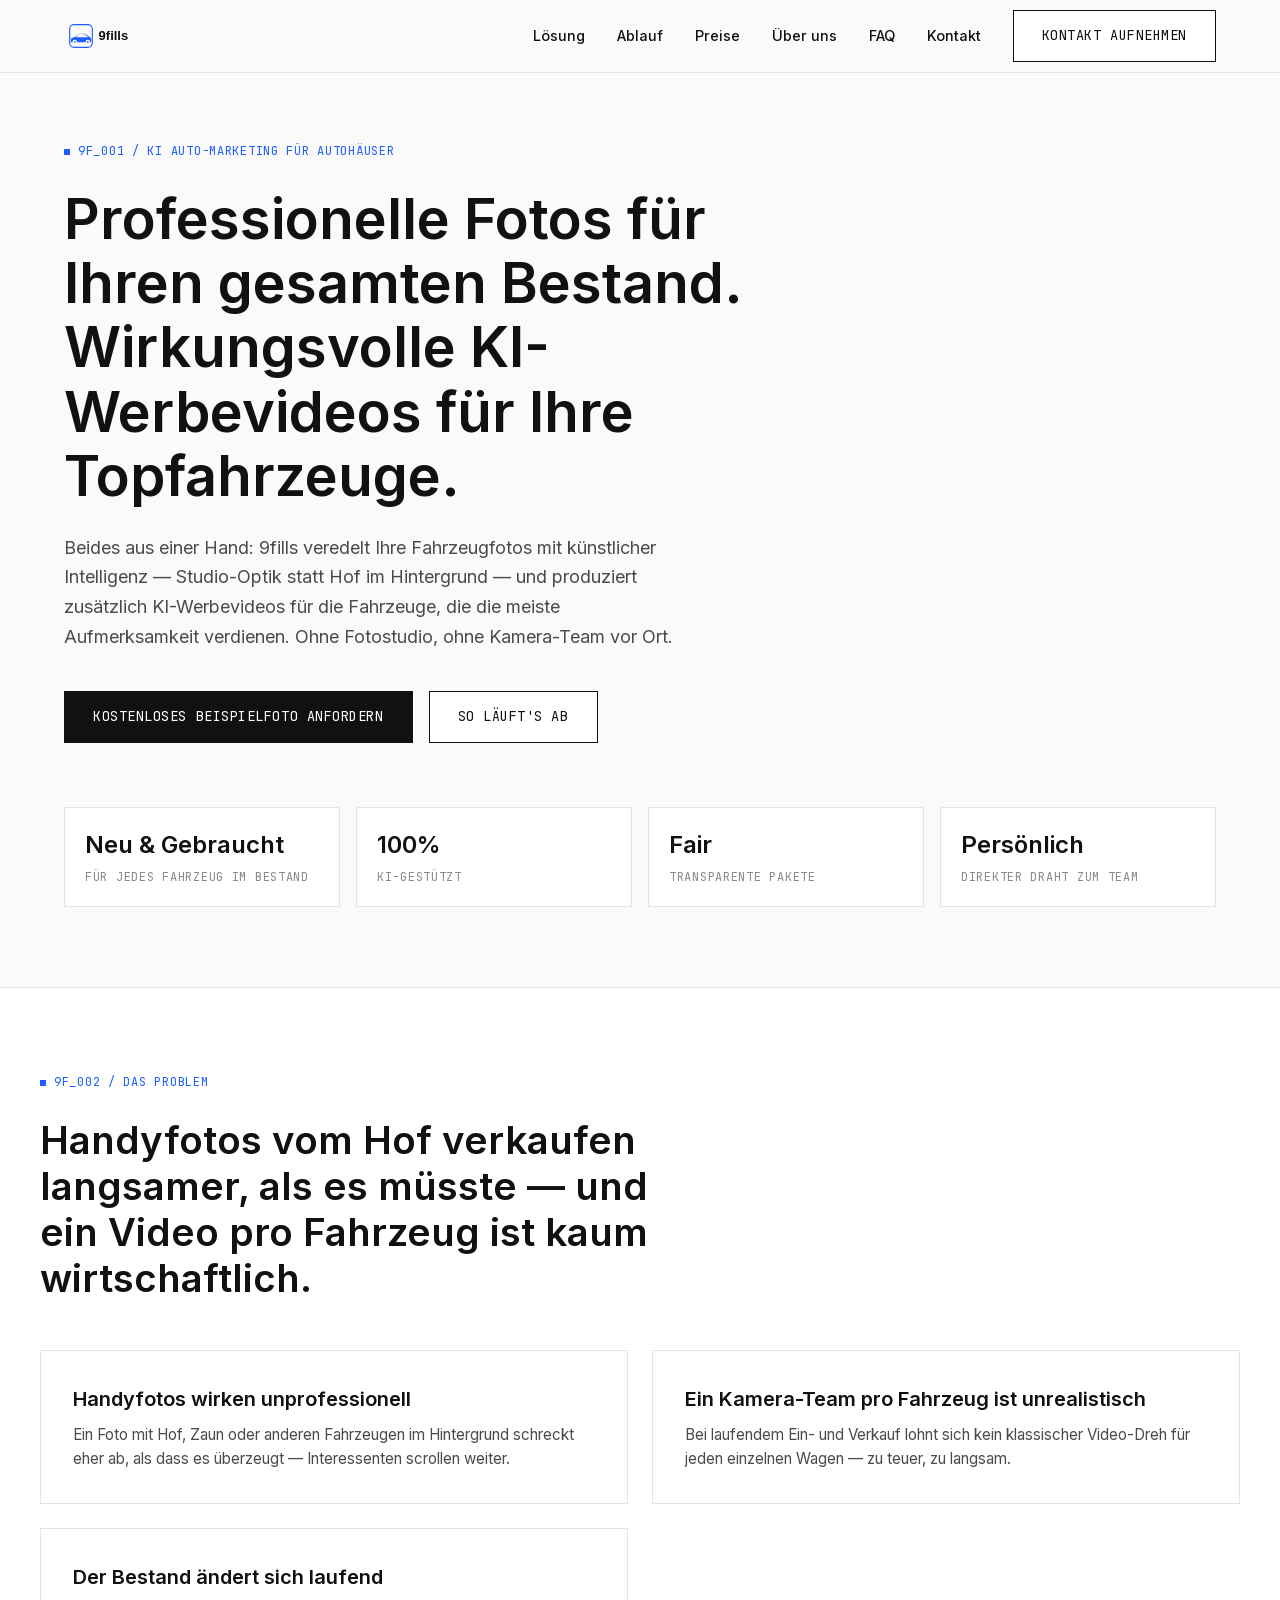
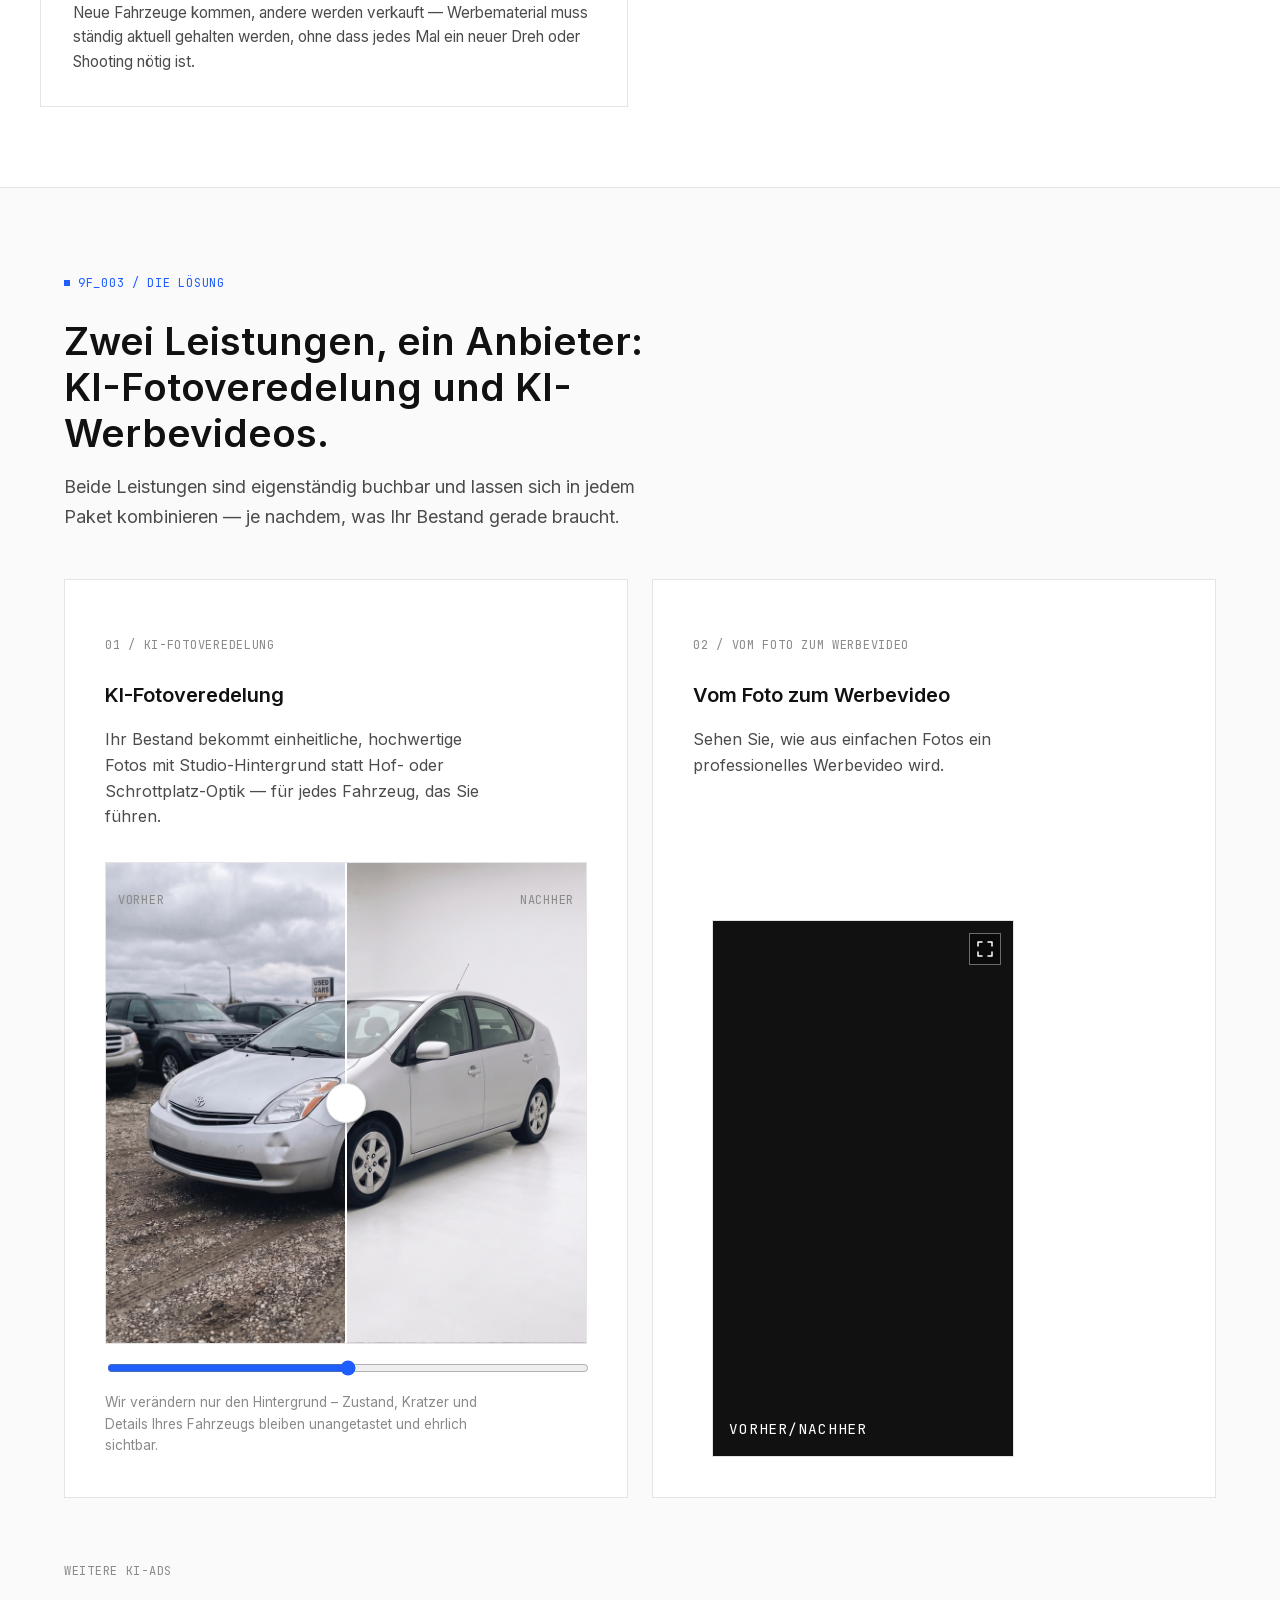
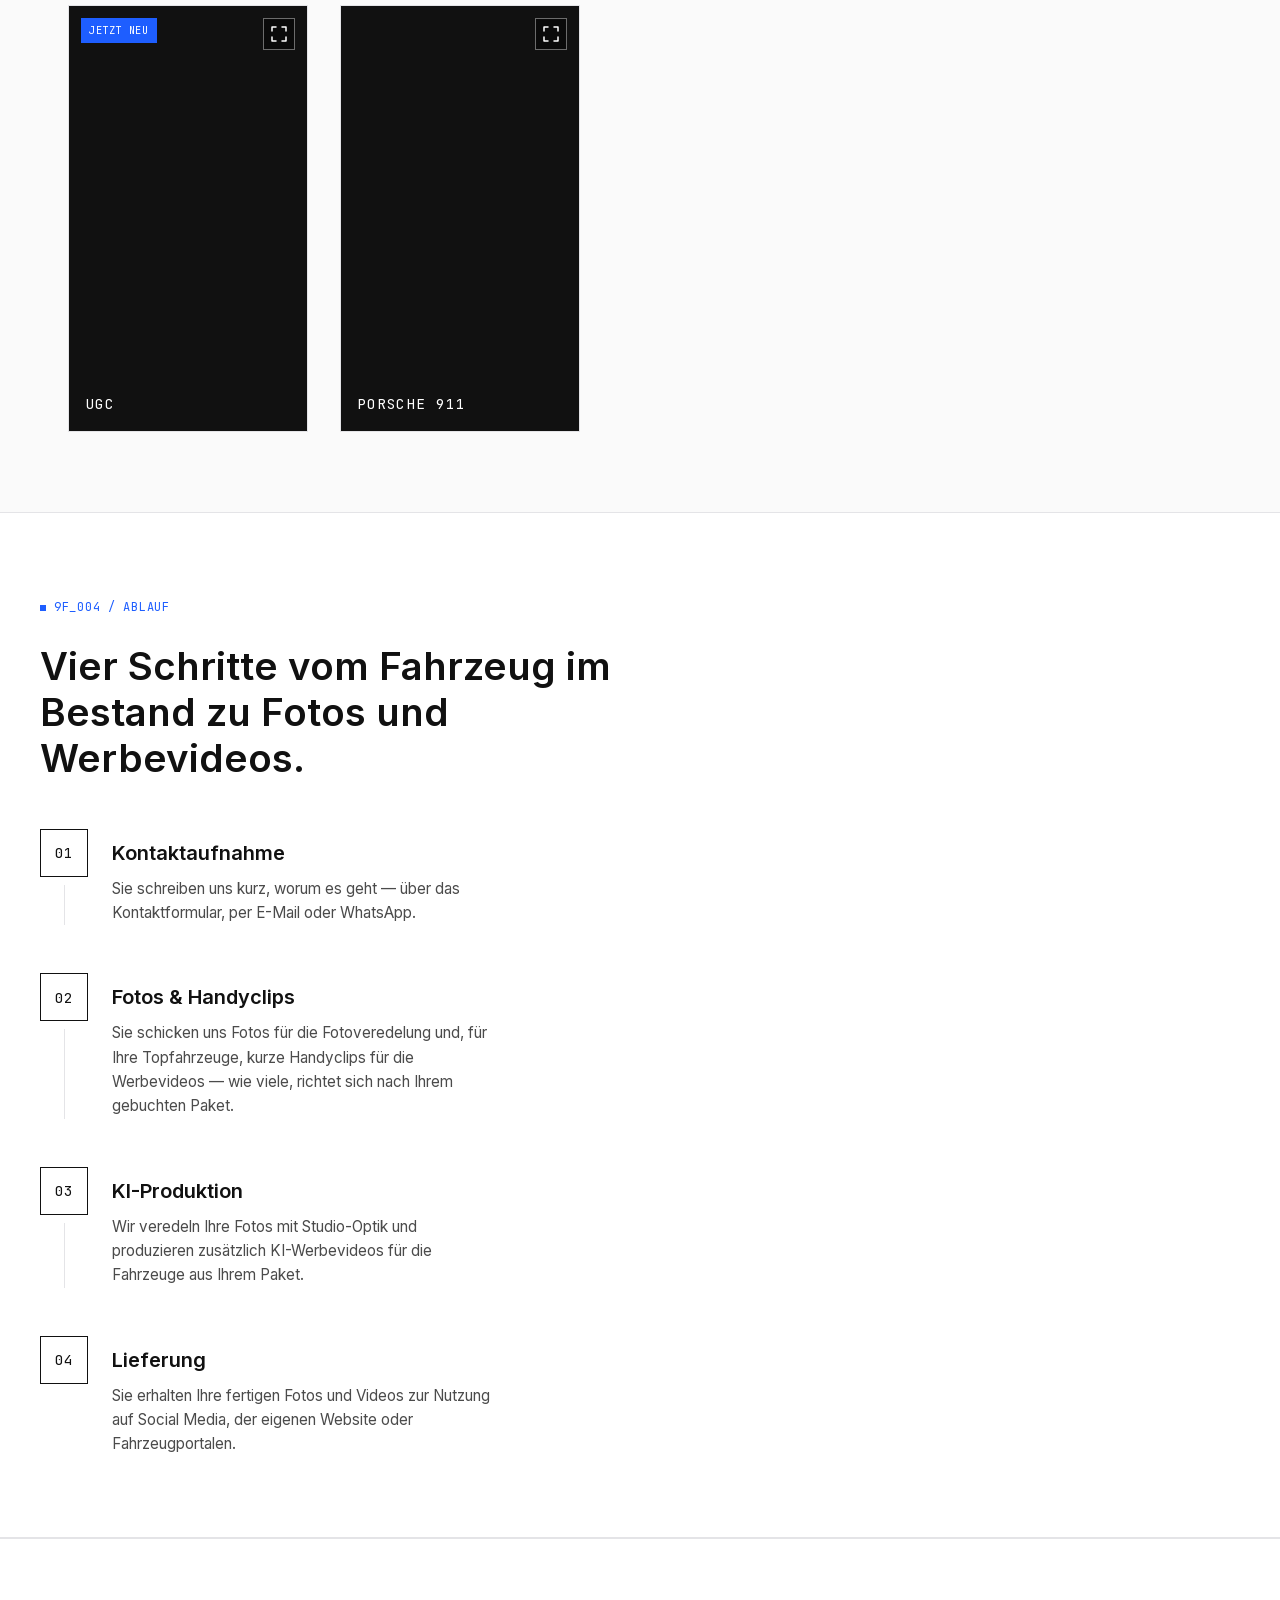
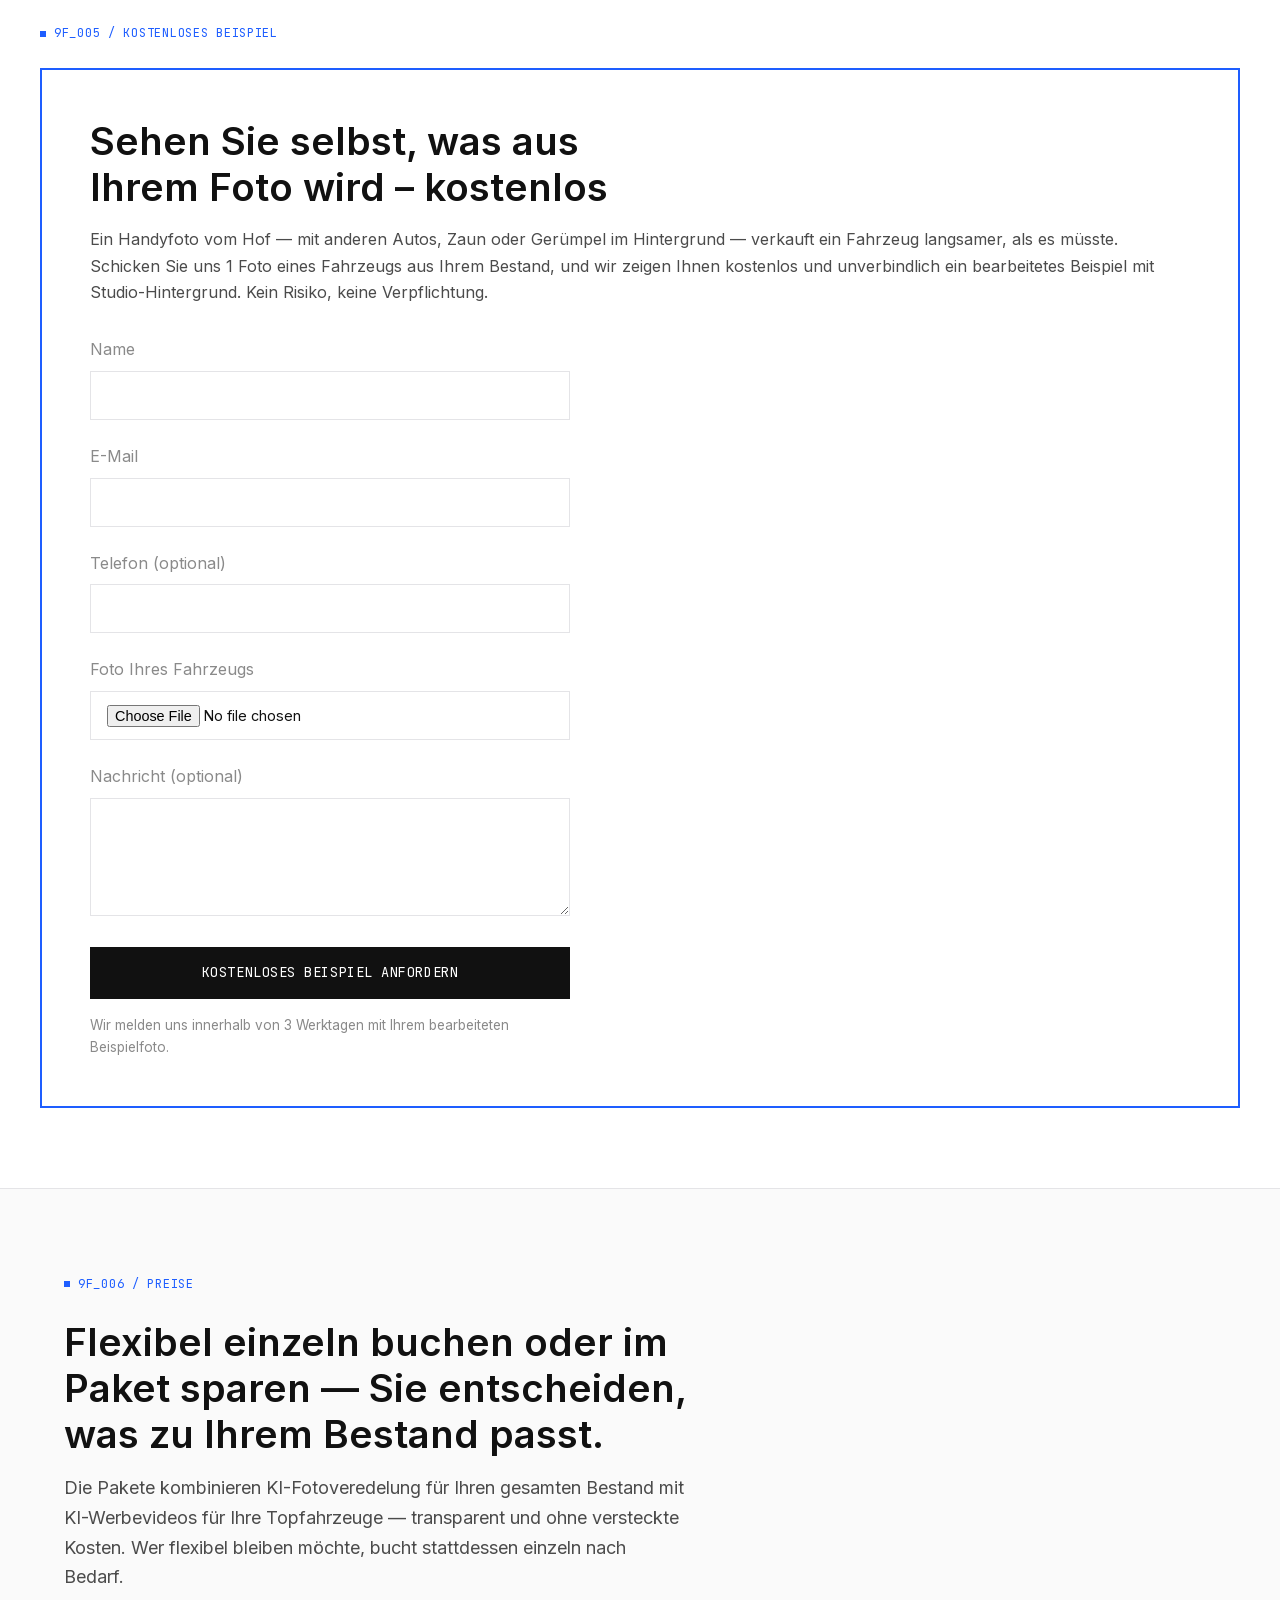
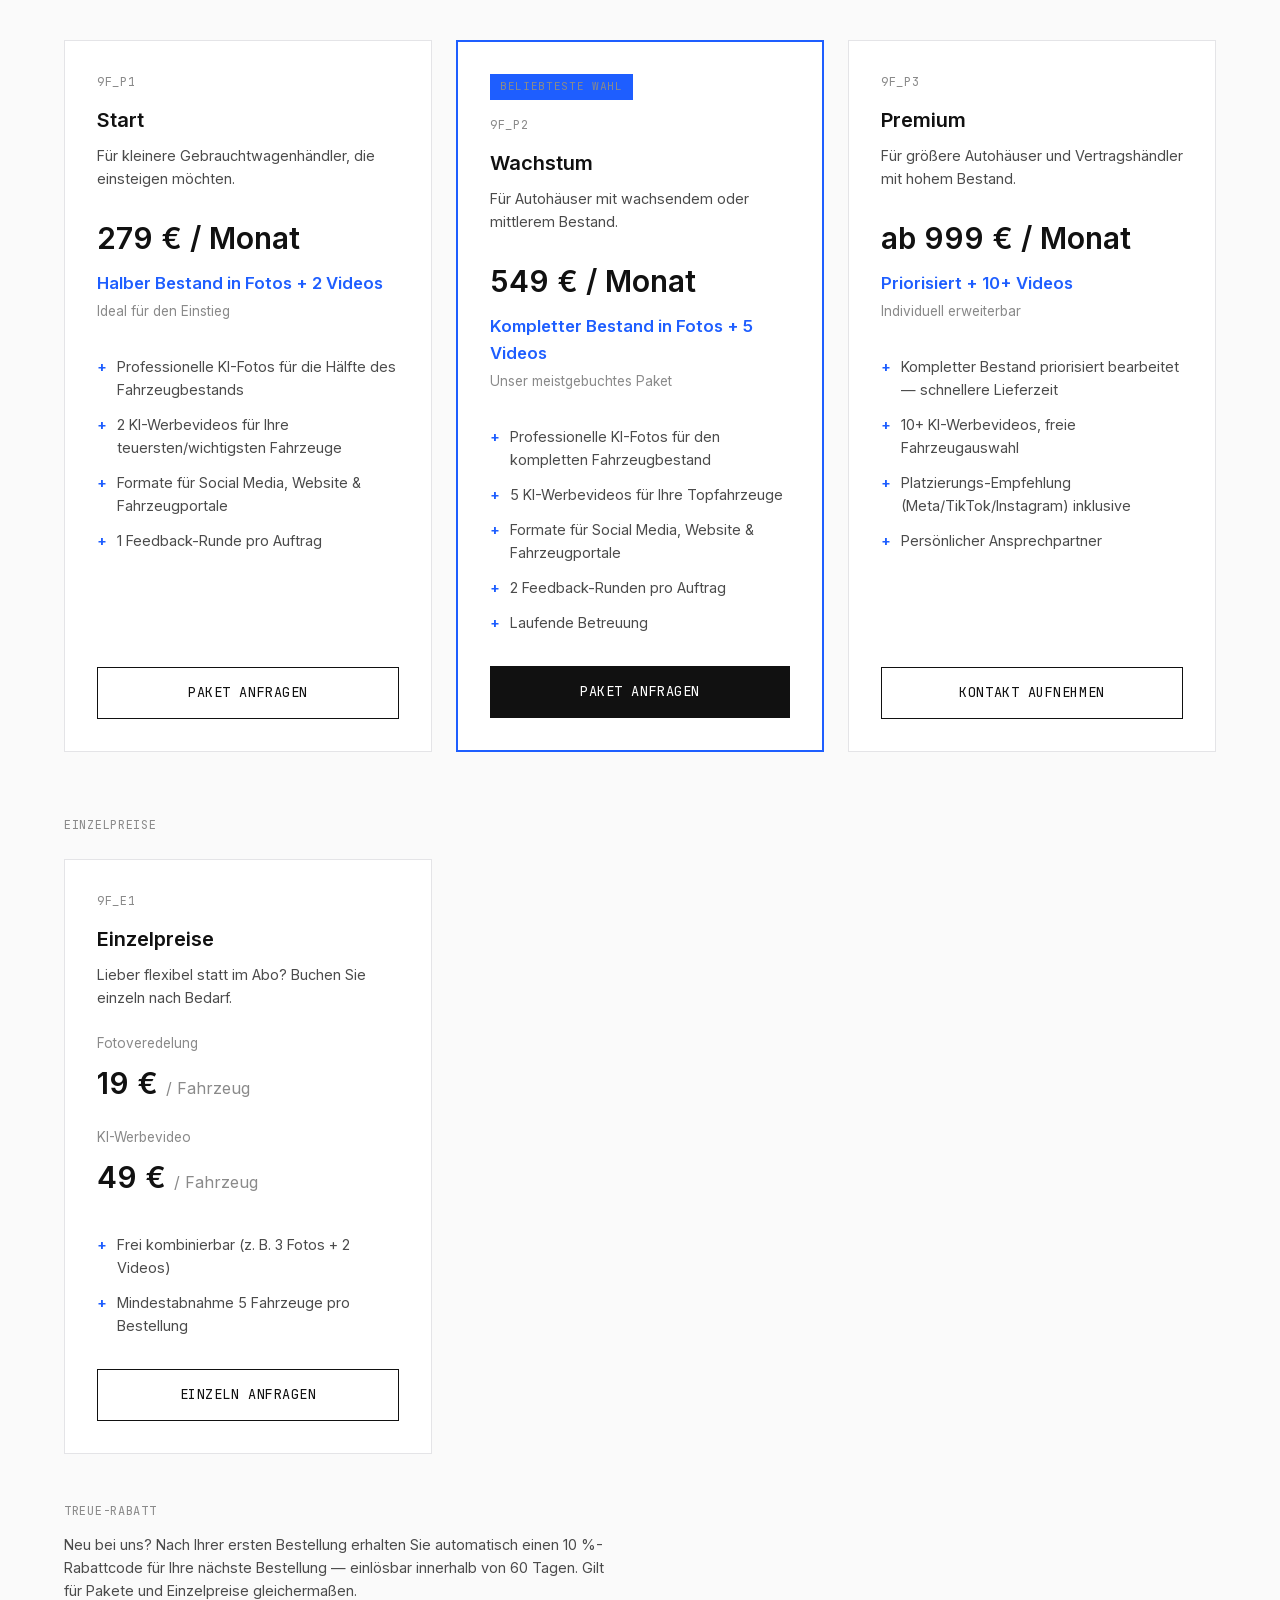
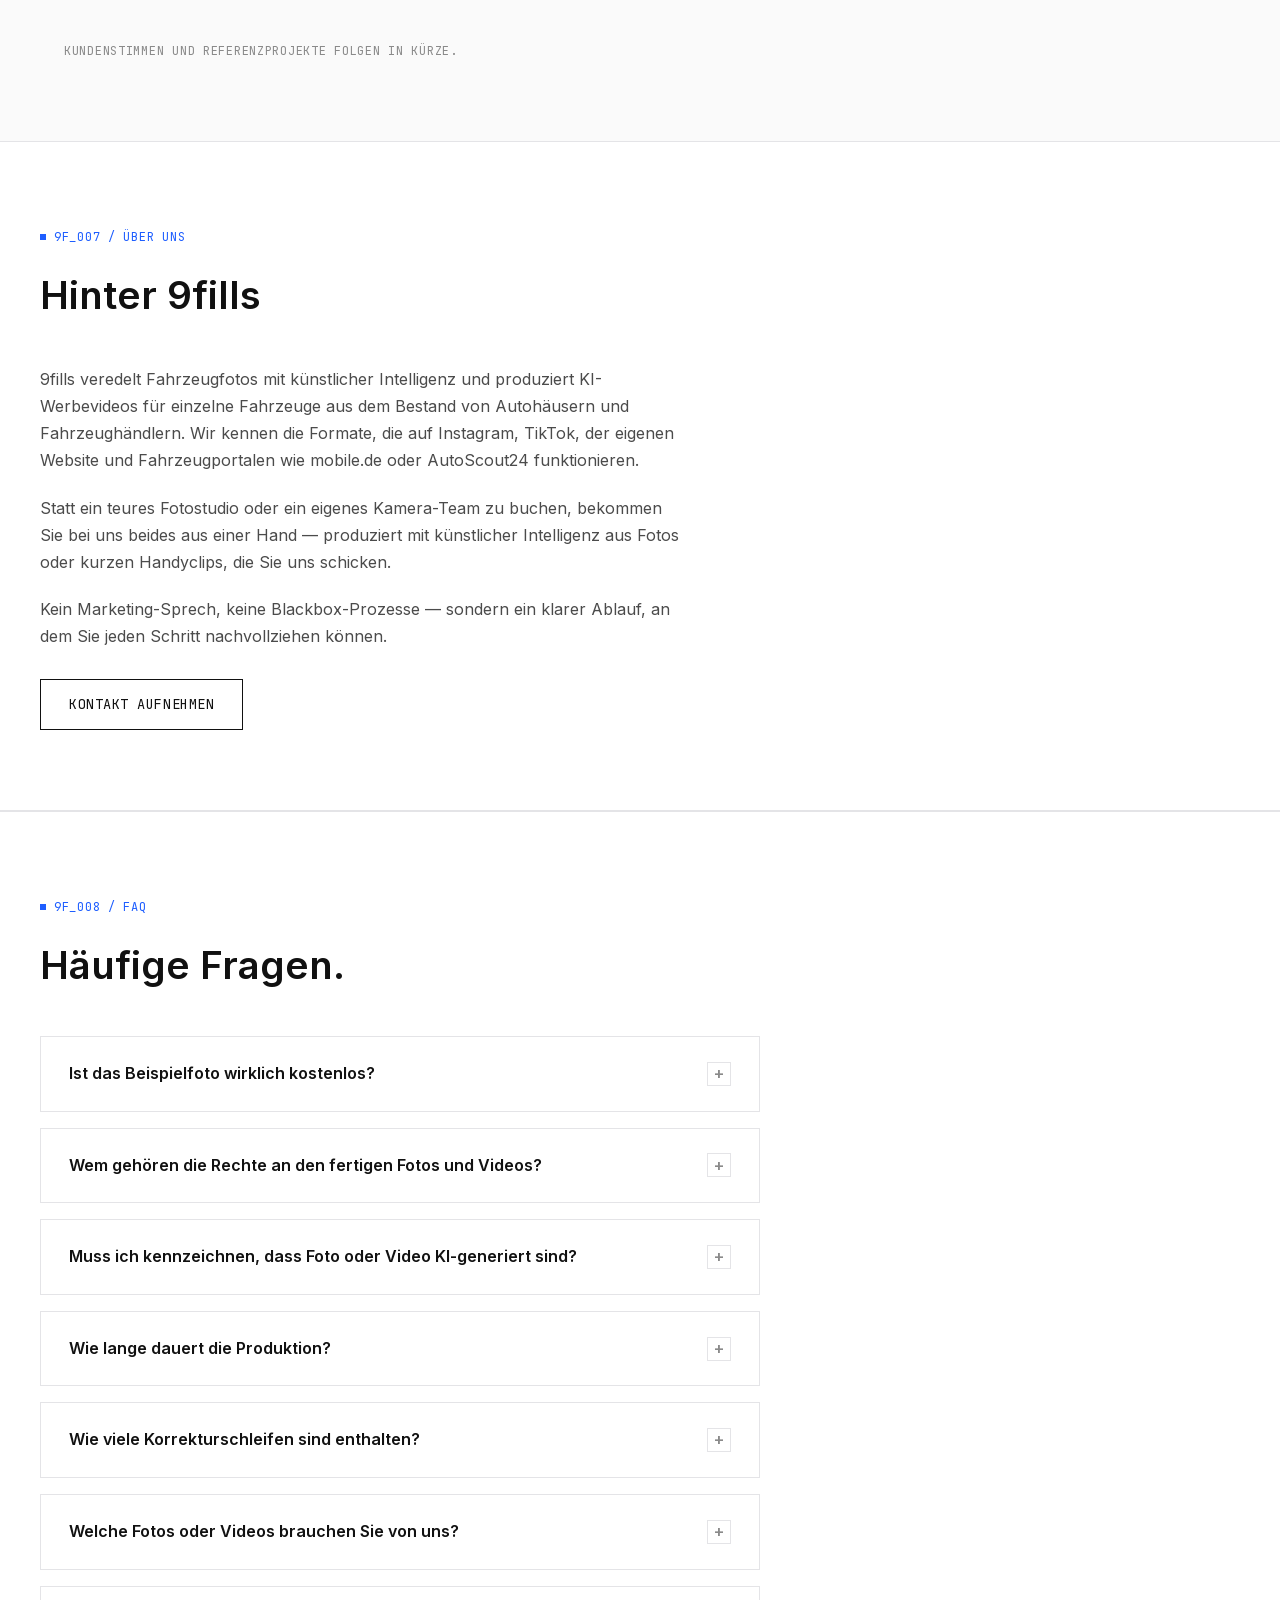
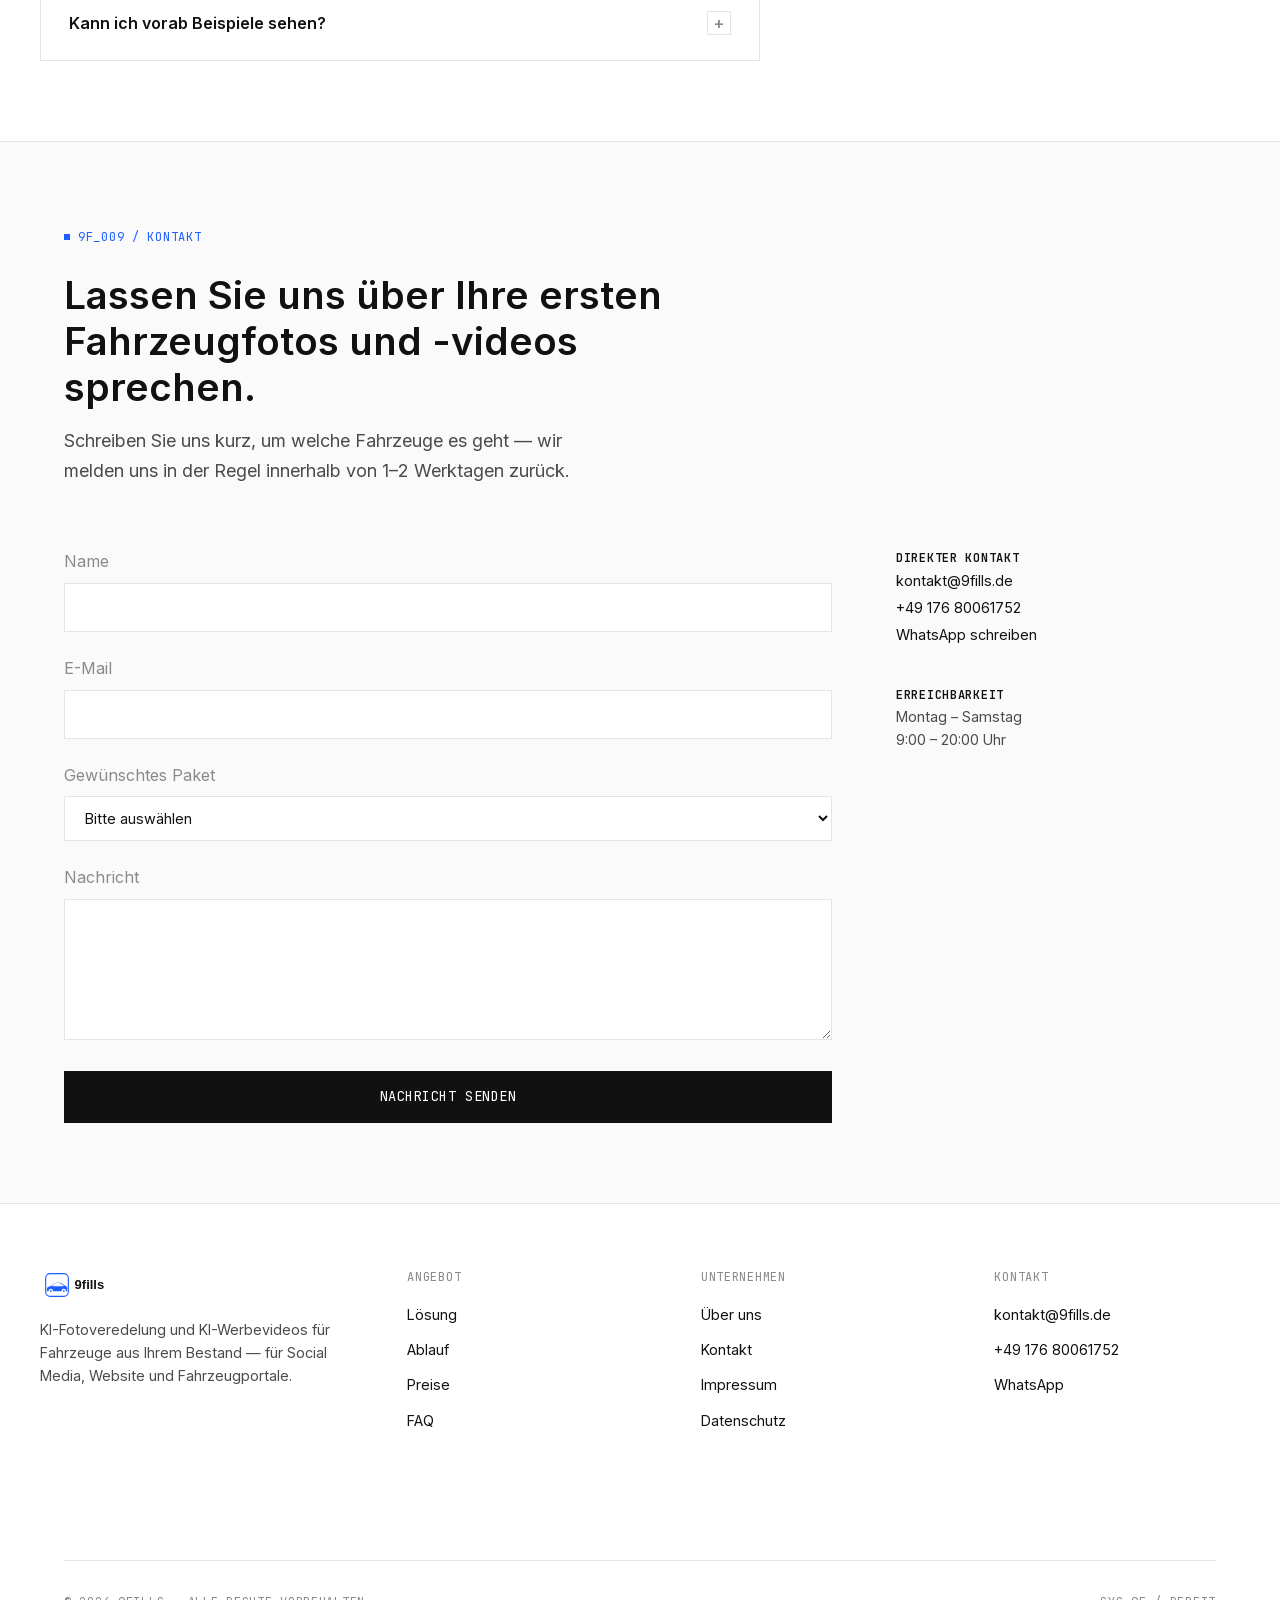
==== commit d4c6a614: "Werbevideo-Bereich neu strukturieren und Einzelpreis-Option ergänzen - UGC- und Porsche-911-Clips in" ====
--- a/index.html
+++ b/index.html
@@ -193,44 +193,48 @@
 
         <div class="wayfinder-card">
           <div>
-            <p class="mono-label">02 / KI-WERBEVIDEOS (ADS)</p>
-            <h3>KI-Werbevideos (Ads)</h3>
+            <p class="mono-label">02 / VOM FOTO ZUM WERBEVIDEO</p>
+            <h3>Vom Foto zum Werbevideo</h3>
             <p>
-              Für Ihre Topfahrzeuge produzieren wir wirkungsvolle
-              KI-Werbevideos, die auf Social Media und in
-              Fahrzeugportalen zusätzliche Aufmerksamkeit schaffen — dort,
-              wo es sich am meisten lohnt.
+              Sehen Sie, wie aus einfachen Fotos ein professionelles
+              Werbevideo wird.
             </p>
           </div>
           <div class="placeholder-grid placeholder-grid--videos" style="margin-top:32px; margin-left:0;">
             <div class="placeholder-card placeholder-card--vertical placeholder-card--video">
-              <video src="assets/videos/porsche-911.mp4" autoplay muted loop playsinline></video>
+              <video src="assets/videos/pitch-video.mp4" autoplay muted loop playsinline></video>
               <button type="button" class="video-fullscreen-btn" aria-label="Video im Vollbild ansehen">
                 <svg width="16" height="16" viewBox="0 0 16 16" fill="none" aria-hidden="true">
                   <path d="M1 5V1H5M11 1H15V5M15 11V15H11M5 15H1V11" stroke="currentColor" stroke-width="1.5" stroke-linecap="round" stroke-linejoin="round"/>
                 </svg>
               </button>
-              <p class="video-caption mono-label">Porsche 911</p>
-            </div>
-          </div>
-        </div>
-      </div>
-
-      <div style="margin-top:64px; max-width:340px;">
-        <p class="mono-label" style="color:var(--color-ink-faint);">VOM FOTO ZUM WERBEVIDEO</p>
-        <p class="lede" style="margin-top:12px; font-size:1rem;">
-          Sehen Sie, wie aus einfachen Fotos ein professionelles
-          Werbevideo wird.
-        </p>
-        <div class="placeholder-grid placeholder-grid--videos" style="margin-top:24px;">
+              <p class="video-caption mono-label">Vorher/Nachher</p>
+            </div>
+          </div>
+        </div>
+      </div>
+
+      <div style="margin-top:64px; max-width:520px;">
+        <p class="mono-label" style="color:var(--color-ink-faint);">WEITERE KI-ADS</p>
+        <div class="placeholder-grid placeholder-grid--videos-row" style="margin-top:24px;">
           <div class="placeholder-card placeholder-card--vertical placeholder-card--video">
-            <video src="assets/videos/pitch-video.mp4" autoplay muted loop playsinline></video>
+            <span class="video-badge-new mono-label">Jetzt neu</span>
+            <video src="assets/videos/ugc-911.mp4" autoplay muted loop playsinline></video>
             <button type="button" class="video-fullscreen-btn" aria-label="Video im Vollbild ansehen">
               <svg width="16" height="16" viewBox="0 0 16 16" fill="none" aria-hidden="true">
                 <path d="M1 5V1H5M11 1H15V5M15 11V15H11M5 15H1V11" stroke="currentColor" stroke-width="1.5" stroke-linecap="round" stroke-linejoin="round"/>
               </svg>
             </button>
-            <p class="video-caption mono-label">Vorher/Nachher</p>
+            <p class="video-caption mono-label">UGC</p>
+          </div>
+          <div class="placeholder-card placeholder-card--vertical placeholder-card--video">
+            <video src="assets/videos/porsche-911.mp4" autoplay muted loop playsinline></video>
+            <button type="button" class="video-fullscreen-btn" aria-label="Video im Vollbild ansehen">
+              <svg width="16" height="16" viewBox="0 0 16 16" fill="none" aria-hidden="true">
+                <path d="M1 5V1H5M11 1H15V5M15 11V15H11M5 15H1V11" stroke="currentColor" stroke-width="1.5" stroke-linecap="round" stroke-linejoin="round"/>
+              </svg>
+            </button>
+            <p class="video-caption mono-label">Porsche 911</p>
           </div>
         </div>
       </div>
@@ -346,11 +350,12 @@
   <section class="section" id="preise" aria-labelledby="preise-heading">
     <div class="container">
       <p class="mono-label eyebrow">9F_006 / PREISE</p>
-      <h2 id="preise-heading" style="margin-top:24px; max-width:640px;">Transparente Pakete für Fotos und Werbevideos.</h2>
+      <h2 id="preise-heading" style="margin-top:24px; max-width:640px;">Flexibel einzeln buchen oder im Paket sparen — Sie entscheiden, was zu Ihrem Bestand passt.</h2>
       <p class="lede" style="margin-top:16px; max-width:620px;">
         Die Pakete kombinieren KI-Fotoveredelung für Ihren gesamten
         Bestand mit KI-Werbevideos für Ihre Topfahrzeuge — transparent
-        und ohne versteckte Kosten.
+        und ohne versteckte Kosten. Wer flexibel bleiben möchte, bucht
+        stattdessen einzeln nach Bedarf.
       </p>
 
       <div class="pricing-grid">
@@ -410,6 +415,46 @@
           <a href="#kontakt" class="btn btn-block">Kontakt aufnehmen</a>
         </div>
       </div>
+
+      <p class="mono-label" style="margin-top:64px; color:var(--color-ink-faint);">EINZELPREISE</p>
+      <div class="pricing-grid" style="margin-top:24px;">
+        <div class="pricing-card">
+          <p class="mono-label">9F_E1</p>
+          <h3>Einzelpreise</h3>
+          <p class="pricing-desc">Lieber flexibel statt im Abo? Buchen Sie einzeln nach Bedarf.</p>
+
+          <div style="margin-top:24px;">
+            <p class="pricing-videos-hint" style="margin-top:0;">Fotoveredelung</p>
+            <div class="pricing-price" style="margin-top:4px;">
+              <span class="amount">19 €</span>
+              <span class="note">/ Fahrzeug</span>
+            </div>
+          </div>
+
+          <div style="margin-top:20px;">
+            <p class="pricing-videos-hint" style="margin-top:0;">KI-Werbevideo</p>
+            <div class="pricing-price" style="margin-top:4px;">
+              <span class="amount">49 €</span>
+              <span class="note">/ Fahrzeug</span>
+            </div>
+          </div>
+
+          <ul class="pricing-features">
+            <li>Frei kombinierbar (z. B. 3 Fotos + 2 Videos)</li>
+            <li>Mindestabnahme 5 Fahrzeuge pro Bestellung</li>
+          </ul>
+
+          <a href="#kontakt" class="btn btn-block">Einzeln anfragen</a>
+        </div>
+      </div>
+
+      <p class="mono-label" style="margin-top:48px; color:var(--color-ink-faint);">TREUE-RABATT</p>
+      <p class="note" style="margin-top:12px; max-width:560px; font-size:0.9rem; color:var(--color-ink-soft);">
+        Neu bei uns? Nach Ihrer ersten Bestellung erhalten Sie automatisch
+        einen 10 %-Rabattcode für Ihre nächste Bestellung — einlösbar
+        innerhalb von 60 Tagen. Gilt für Pakete und Einzelpreise
+        gleichermaßen.
+      </p>
 
       <p class="mono-label" style="margin-top:40px; color:var(--color-ink-faint);">Kundenstimmen und Referenzprojekte folgen in Kürze.</p>
     </div>
@@ -515,6 +560,7 @@
                 <option value="start">Start</option>
                 <option value="wachstum">Wachstum</option>
                 <option value="premium">Premium</option>
+                <option value="einzelpreise">Einzelpreise (nach Bedarf)</option>
                 <option value="unsicher">Noch unsicher</option>
               </select>
             </div>
--- a/css/style.css
+++ b/css/style.css
@@ -712,9 +712,15 @@
 .placeholder-grid--videos {
   max-width: 340px;
   grid-template-columns: 1fr;
+  gap: 48px;
 }
 .placeholder-grid--videos .placeholder-card--vertical {
   max-width: 340px;
+}
+.placeholder-grid--videos-row {
+  max-width: 520px;
+  grid-template-columns: repeat(2, minmax(0, 1fr));
+  gap: 24px;
 }
 .placeholder-card--video {
   position: relative;
@@ -734,6 +740,18 @@
   bottom: 16px;
   color: var(--color-white);
   margin: 0;
+}
+.video-badge-new {
+  position: absolute;
+  top: 12px;
+  left: 12px;
+  z-index: 2;
+  background: var(--color-brand);
+  padding: 4px 8px;
+  font-size: 0.65rem;
+}
+.placeholder-card .video-badge-new {
+  color: var(--color-white);
 }
 .video-fullscreen-btn {
   position: absolute;
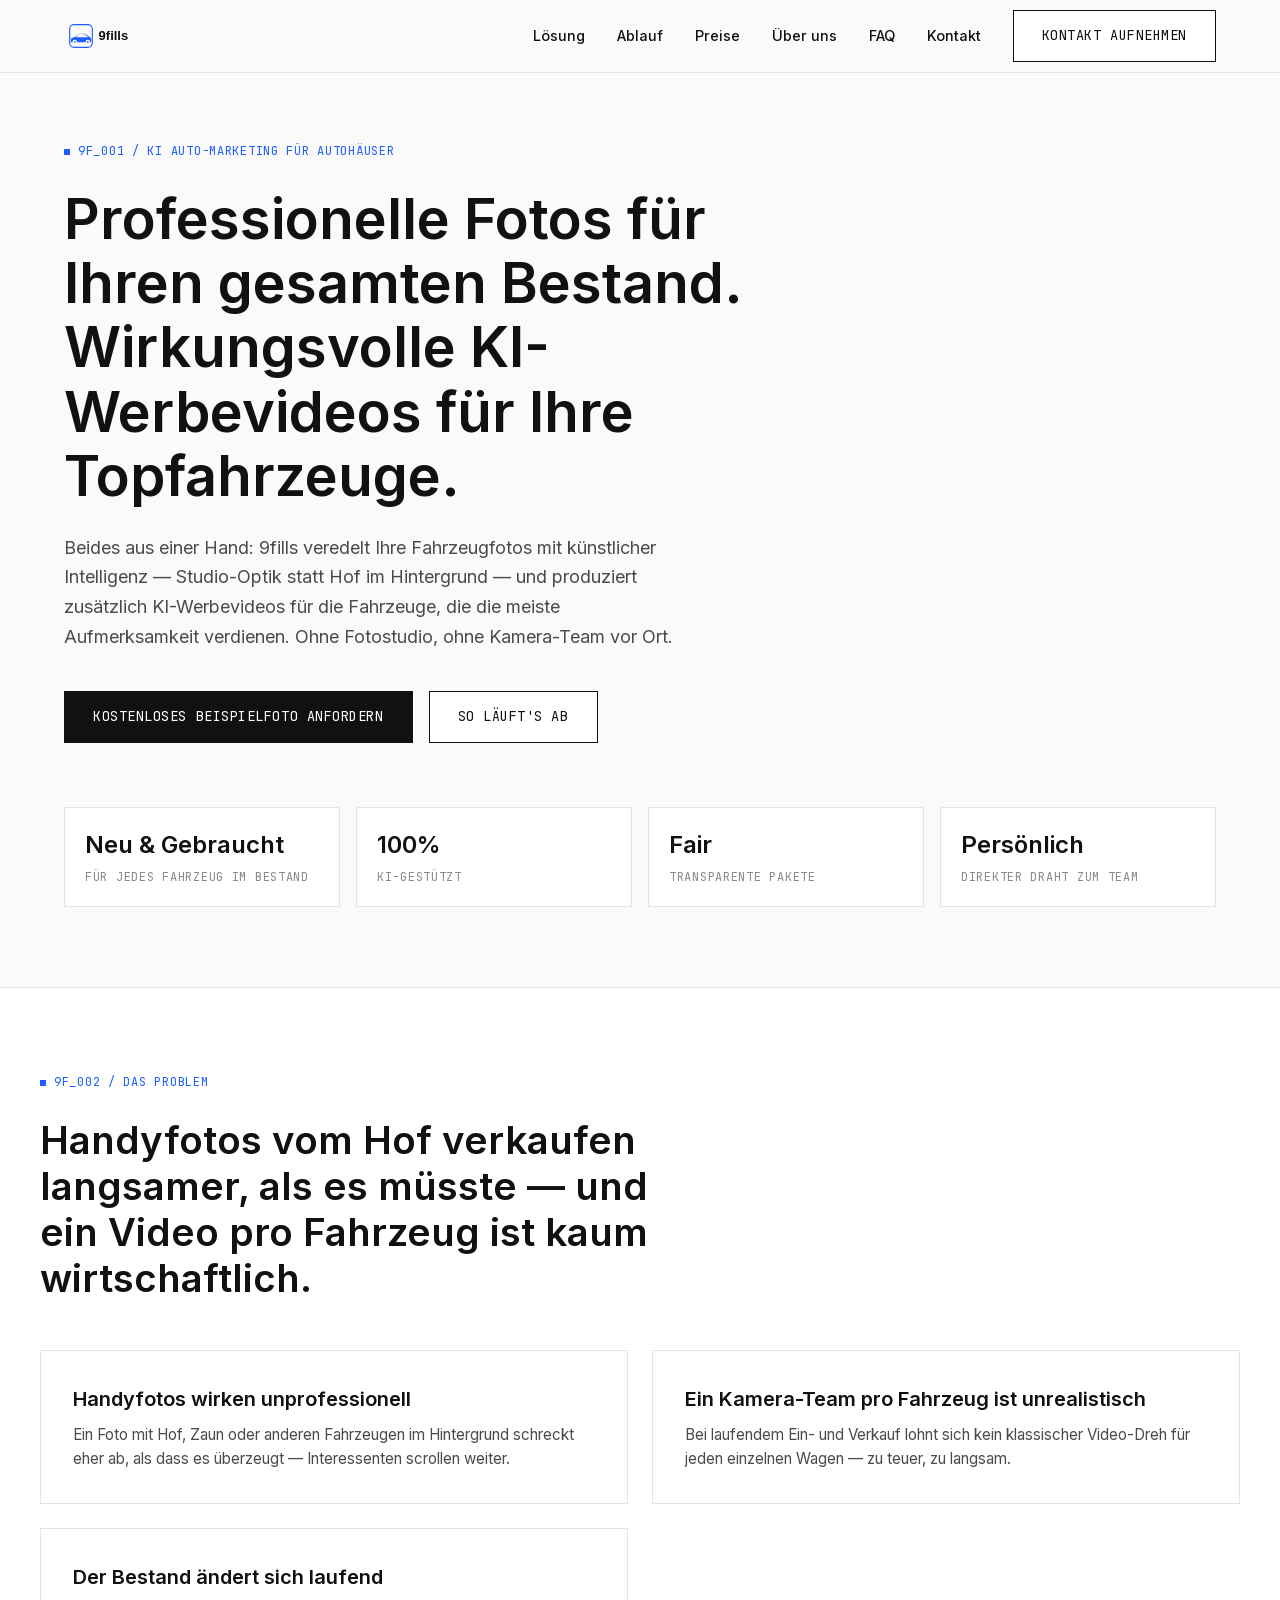
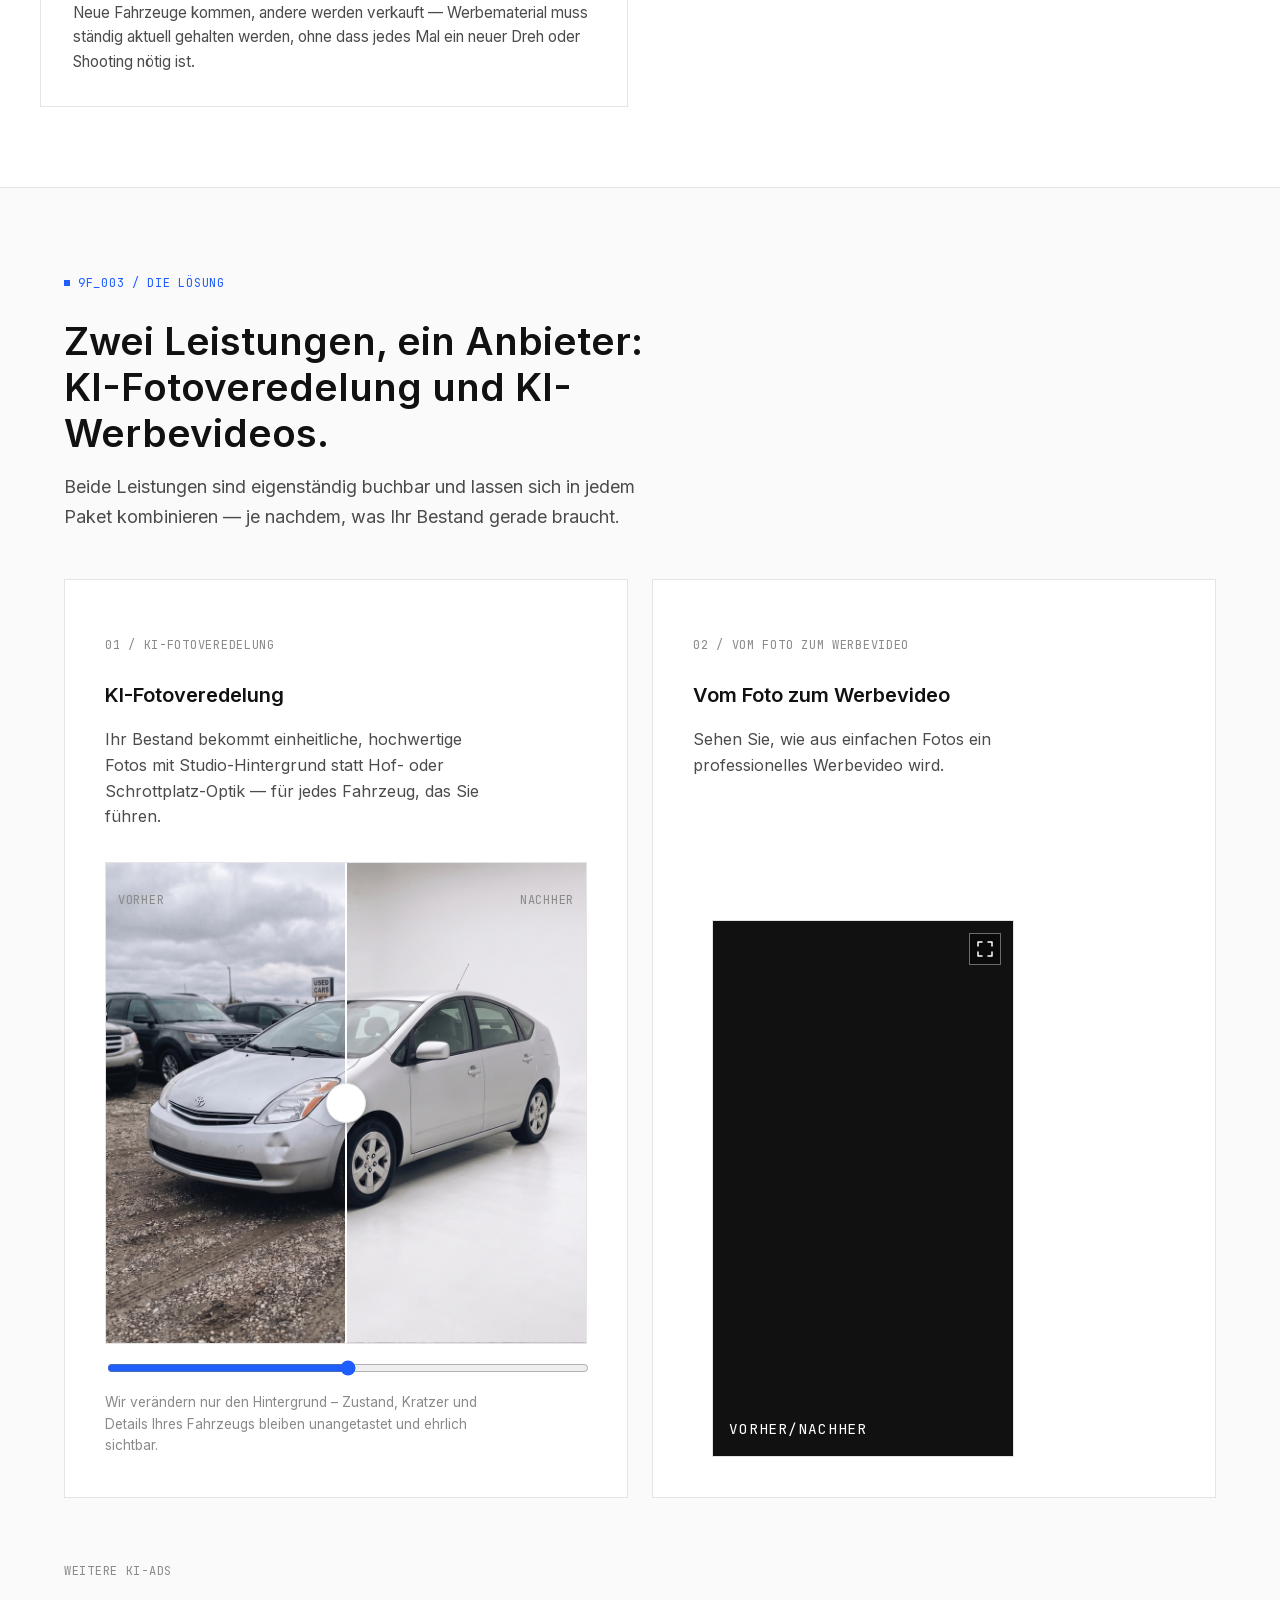
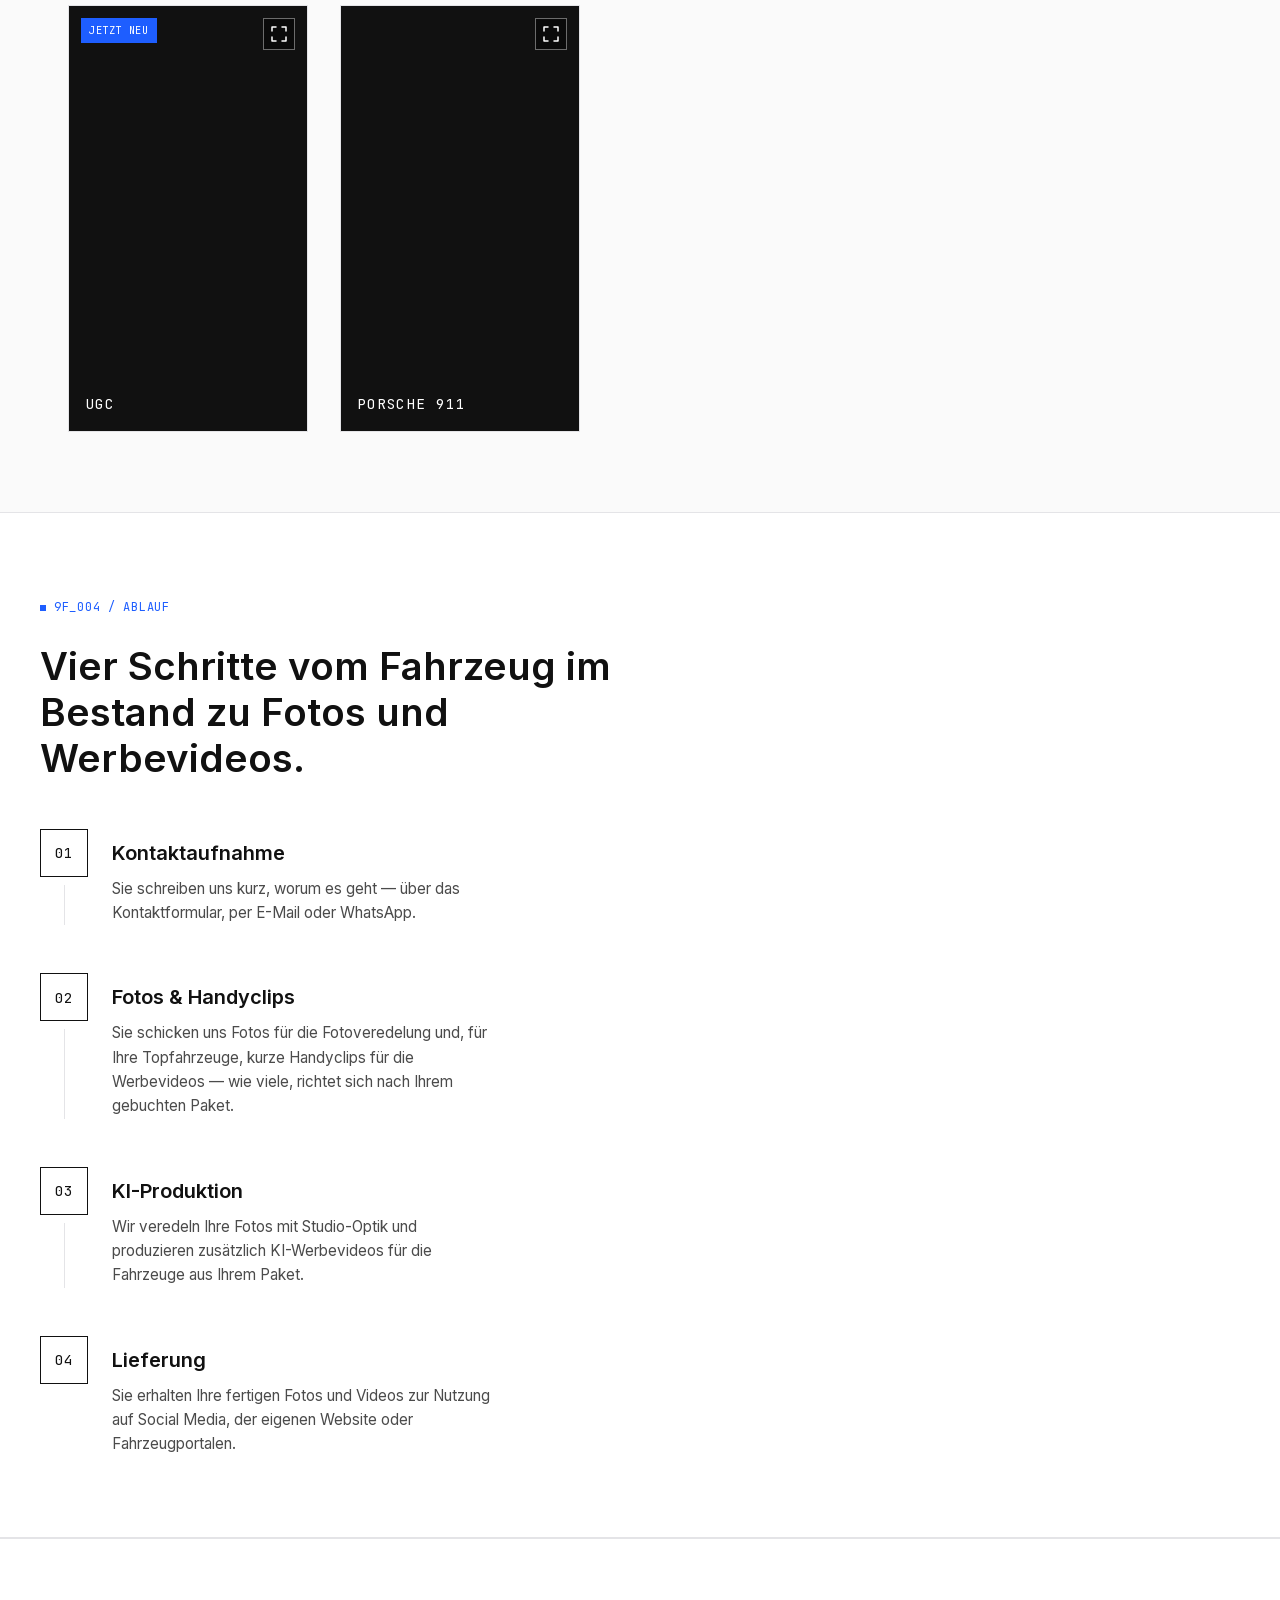
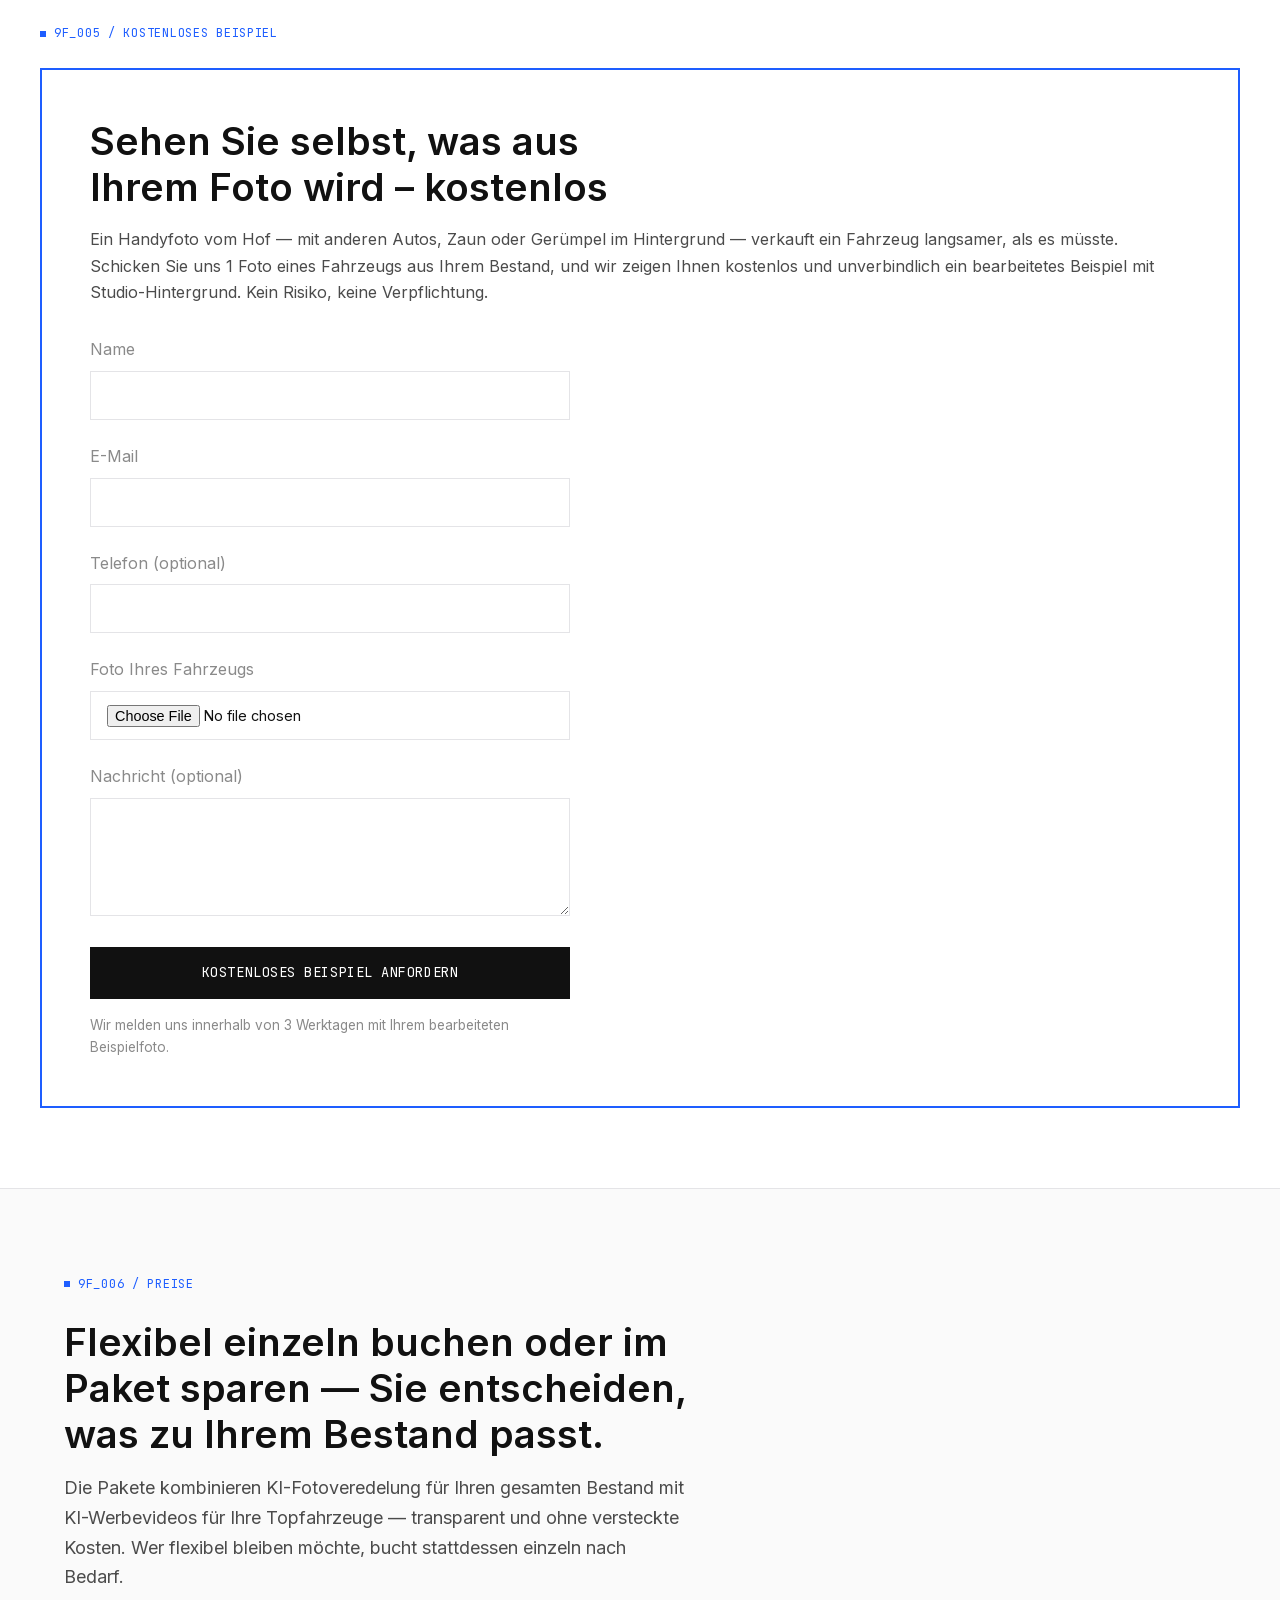
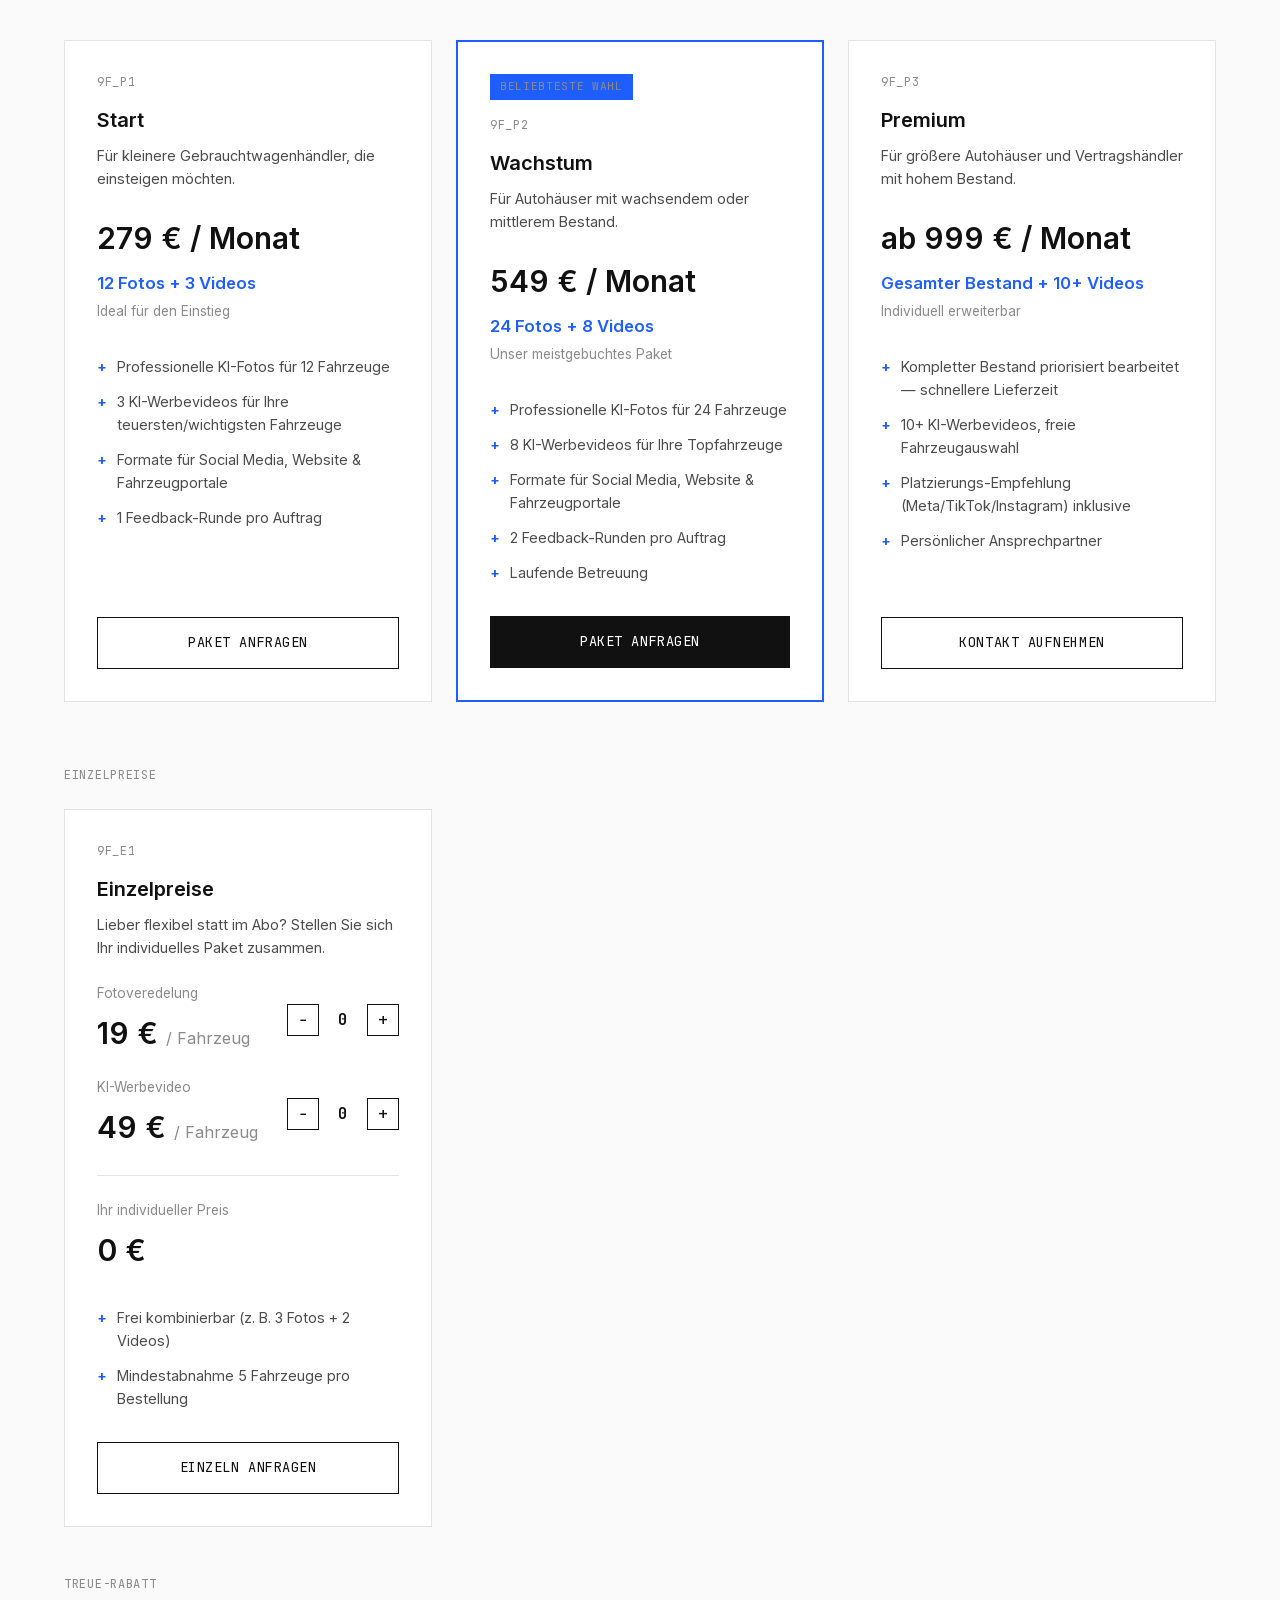
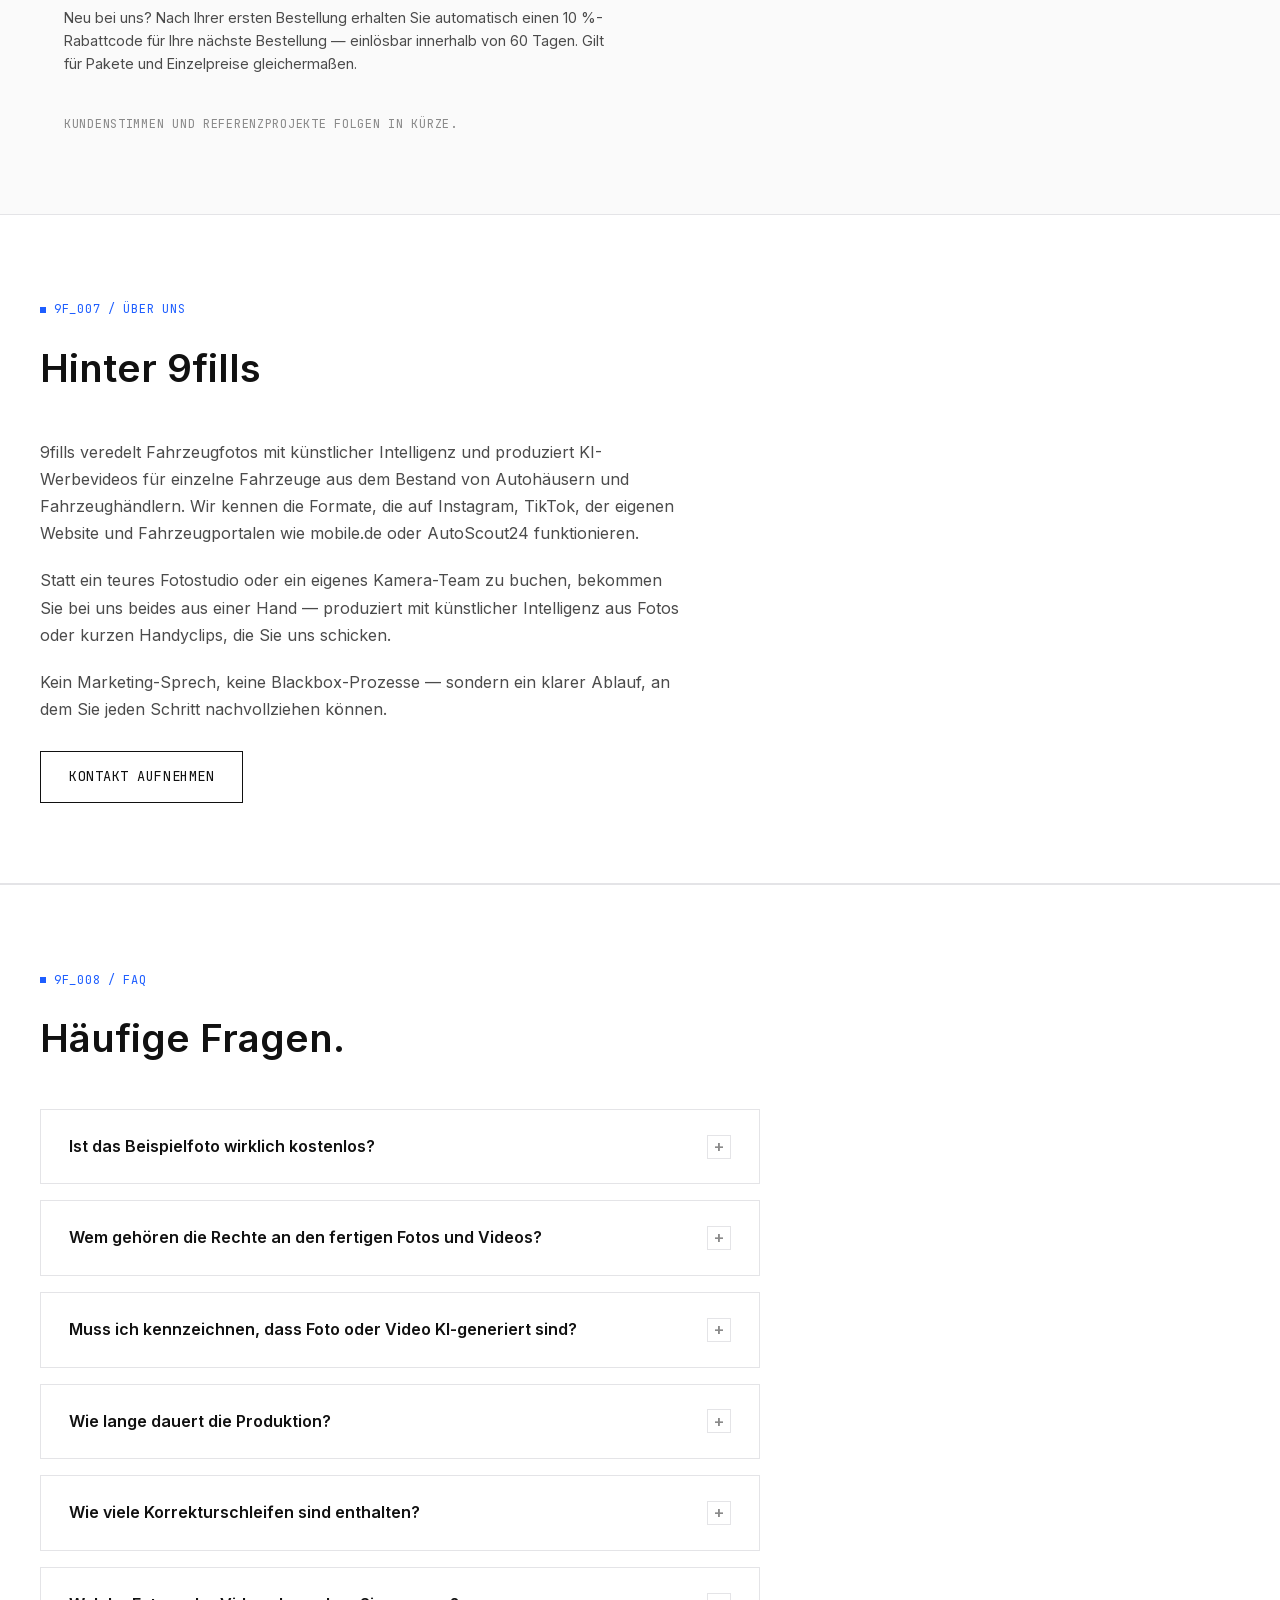
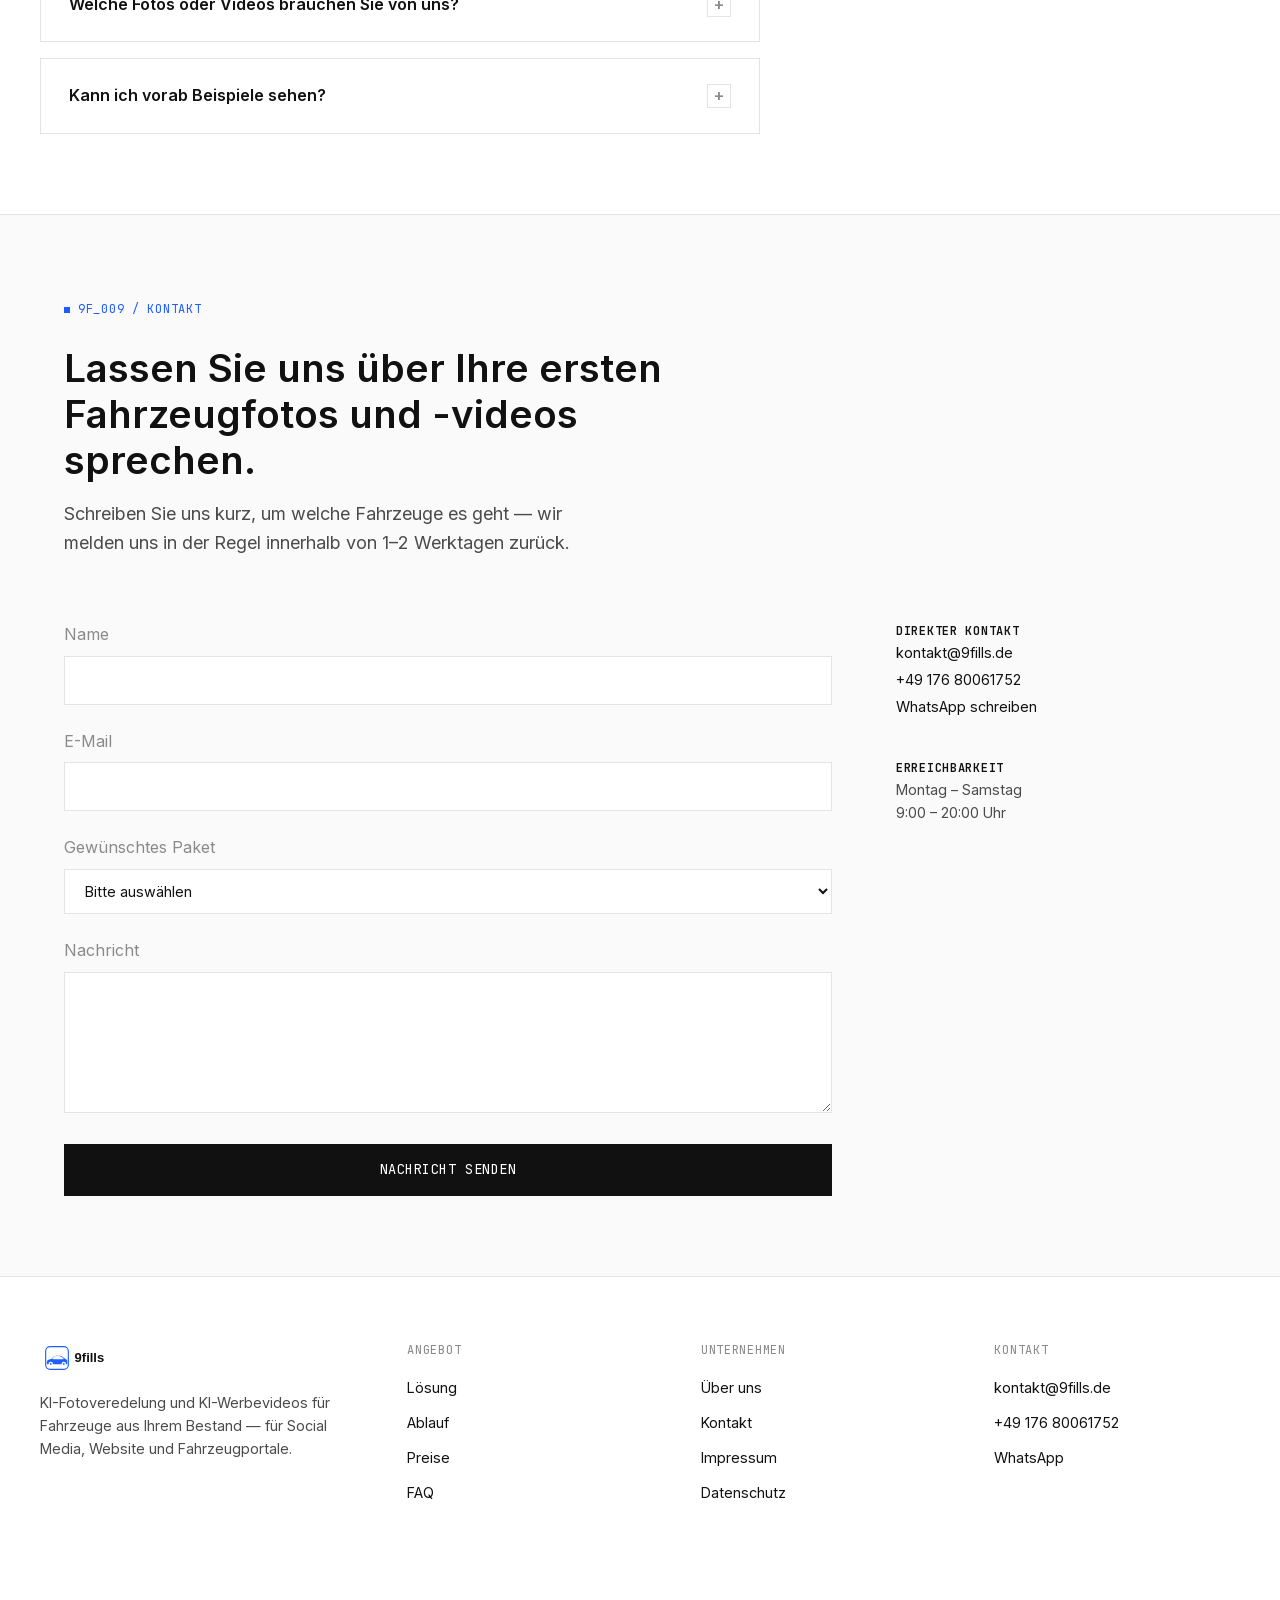
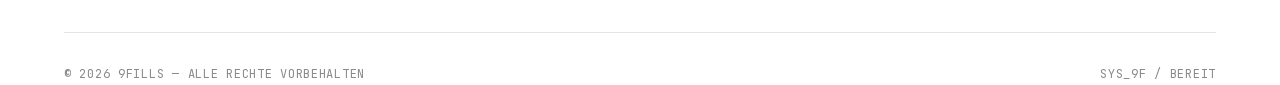
==== commit cf34d684: "Video-Lightbox, Einzelpreis-Konfigurator und feste Paketzahlen - Vollbild-Button für Beispielvideos " ====
--- a/index.html
+++ b/index.html
@@ -366,11 +366,11 @@
           <div class="pricing-price">
             <span class="amount">279 € / Monat</span>
           </div>
-          <p class="pricing-videos">Halber Bestand in Fotos + 2 Videos</p>
+          <p class="pricing-videos">12 Fotos + 3 Videos</p>
           <p class="pricing-videos-hint">Ideal für den Einstieg</p>
           <ul class="pricing-features">
-            <li>Professionelle KI-Fotos für die Hälfte des Fahrzeugbestands</li>
-            <li>2 KI-Werbevideos für Ihre teuersten/wichtigsten Fahrzeuge</li>
+            <li>Professionelle KI-Fotos für 12 Fahrzeuge</li>
+            <li>3 KI-Werbevideos für Ihre teuersten/wichtigsten Fahrzeuge</li>
             <li>Formate für Social Media, Website &amp; Fahrzeugportale</li>
             <li>1 Feedback-Runde pro Auftrag</li>
           </ul>
@@ -385,11 +385,11 @@
           <div class="pricing-price">
             <span class="amount">549 € / Monat</span>
           </div>
-          <p class="pricing-videos">Kompletter Bestand in Fotos + 5 Videos</p>
+          <p class="pricing-videos">24 Fotos + 8 Videos</p>
           <p class="pricing-videos-hint">Unser meistgebuchtes Paket</p>
           <ul class="pricing-features">
-            <li>Professionelle KI-Fotos für den kompletten Fahrzeugbestand</li>
-            <li>5 KI-Werbevideos für Ihre Topfahrzeuge</li>
+            <li>Professionelle KI-Fotos für 24 Fahrzeuge</li>
+            <li>8 KI-Werbevideos für Ihre Topfahrzeuge</li>
             <li>Formate für Social Media, Website &amp; Fahrzeugportale</li>
             <li>2 Feedback-Runden pro Auftrag</li>
             <li>Laufende Betreuung</li>
@@ -404,7 +404,7 @@
           <div class="pricing-price">
             <span class="amount">ab 999 € / Monat</span>
           </div>
-          <p class="pricing-videos">Priorisiert + 10+ Videos</p>
+          <p class="pricing-videos">Gesamter Bestand + 10+ Videos</p>
           <p class="pricing-videos-hint">Individuell erweiterbar</p>
           <ul class="pricing-features">
             <li>Kompletter Bestand priorisiert bearbeitet — schnellere Lieferzeit</li>
@@ -421,21 +421,42 @@
         <div class="pricing-card">
           <p class="mono-label">9F_E1</p>
           <h3>Einzelpreise</h3>
-          <p class="pricing-desc">Lieber flexibel statt im Abo? Buchen Sie einzeln nach Bedarf.</p>
-
-          <div style="margin-top:24px;">
-            <p class="pricing-videos-hint" style="margin-top:0;">Fotoveredelung</p>
+          <p class="pricing-desc">Lieber flexibel statt im Abo? Stellen Sie sich Ihr individuelles Paket zusammen.</p>
+
+          <div class="qty-row" style="margin-top:24px;">
+            <div>
+              <p class="pricing-videos-hint" style="margin-top:0;">Fotoveredelung</p>
+              <div class="pricing-price" style="margin-top:4px;">
+                <span class="amount">19 €</span>
+                <span class="note">/ Fahrzeug</span>
+              </div>
+            </div>
+            <div class="qty-stepper">
+              <button type="button" class="qty-btn" data-qty-action="decrease" data-qty-target="foto" aria-label="Weniger Fotoveredelung">−</button>
+              <span class="qty-value" id="qty-foto">0</span>
+              <button type="button" class="qty-btn" data-qty-action="increase" data-qty-target="foto" aria-label="Mehr Fotoveredelung">+</button>
+            </div>
+          </div>
+
+          <div class="qty-row" style="margin-top:20px;">
+            <div>
+              <p class="pricing-videos-hint" style="margin-top:0;">KI-Werbevideo</p>
+              <div class="pricing-price" style="margin-top:4px;">
+                <span class="amount">49 €</span>
+                <span class="note">/ Fahrzeug</span>
+              </div>
+            </div>
+            <div class="qty-stepper">
+              <button type="button" class="qty-btn" data-qty-action="decrease" data-qty-target="video" aria-label="Weniger KI-Werbevideo">−</button>
+              <span class="qty-value" id="qty-video">0</span>
+              <button type="button" class="qty-btn" data-qty-action="increase" data-qty-target="video" aria-label="Mehr KI-Werbevideo">+</button>
+            </div>
+          </div>
+
+          <div style="margin-top:24px; padding-top:24px; border-top:1px solid var(--color-border);">
+            <p class="pricing-videos-hint" style="margin-top:0;">Ihr individueller Preis</p>
             <div class="pricing-price" style="margin-top:4px;">
-              <span class="amount">19 €</span>
-              <span class="note">/ Fahrzeug</span>
-            </div>
-          </div>
-
-          <div style="margin-top:20px;">
-            <p class="pricing-videos-hint" style="margin-top:0;">KI-Werbevideo</p>
-            <div class="pricing-price" style="margin-top:4px;">
-              <span class="amount">49 €</span>
-              <span class="note">/ Fahrzeug</span>
+              <span class="amount" id="einzelpreise-total">0 €</span>
             </div>
           </div>
 
@@ -444,7 +465,7 @@
             <li>Mindestabnahme 5 Fahrzeuge pro Bestellung</li>
           </ul>
 
-          <a href="#kontakt" class="btn btn-block">Einzeln anfragen</a>
+          <a href="#kontakt" class="btn btn-block" id="einzelpreise-anfragen">Einzeln anfragen</a>
         </div>
       </div>
 
@@ -643,6 +664,11 @@
   </div>
 </footer>
 
+<div class="video-lightbox" id="video-lightbox" hidden>
+  <button type="button" class="video-lightbox-close" id="video-lightbox-close" aria-label="Video schließen">×</button>
+  <video id="video-lightbox-video" controls playsinline></video>
+</div>
+
 <script src="js/main.js"></script>
 </body>
 </html>
--- a/css/style.css
+++ b/css/style.css
@@ -934,6 +934,81 @@
 .pricing-card .btn {
   margin-top: 32px;
 }
+.qty-row {
+  display: flex;
+  align-items: center;
+  justify-content: space-between;
+  gap: 16px;
+}
+.qty-stepper {
+  display: flex;
+  align-items: center;
+  gap: 12px;
+}
+.qty-btn {
+  display: flex;
+  align-items: center;
+  justify-content: center;
+  width: 32px;
+  height: 32px;
+  border: 1px solid var(--color-ink);
+  background: var(--color-white);
+  color: var(--color-ink);
+  font-family: var(--font-mono);
+  font-size: 1.1rem;
+  cursor: pointer;
+  transition: border-color 0.15s ease, color 0.15s ease;
+}
+.qty-btn:hover {
+  border-color: var(--color-brand);
+  color: var(--color-brand);
+}
+.qty-value {
+  min-width: 24px;
+  text-align: center;
+  font-family: var(--font-mono);
+  font-size: 1rem;
+  font-weight: 600;
+}
+
+/* ---------- Video-Lightbox ---------- */
+.video-lightbox {
+  position: fixed;
+  inset: 0;
+  z-index: 1000;
+  display: flex;
+  align-items: center;
+  justify-content: center;
+  padding: 24px;
+  background: rgba(0, 0, 0, 0.9);
+}
+.video-lightbox[hidden] {
+  display: none;
+}
+.video-lightbox video {
+  max-width: 100%;
+  max-height: 100%;
+}
+.video-lightbox-close {
+  position: absolute;
+  top: 20px;
+  right: 20px;
+  width: 40px;
+  height: 40px;
+  display: flex;
+  align-items: center;
+  justify-content: center;
+  border: 1px solid rgba(255, 255, 255, 0.4);
+  background: rgba(0, 0, 0, 0.4);
+  color: var(--color-white);
+  font-size: 1.5rem;
+  line-height: 1;
+  cursor: pointer;
+  transition: border-color 0.15s ease;
+}
+.video-lightbox-close:hover {
+  border-color: var(--color-brand);
+}
 
 /* ---------- Testimonials ---------- */
 .testimonial-grid {
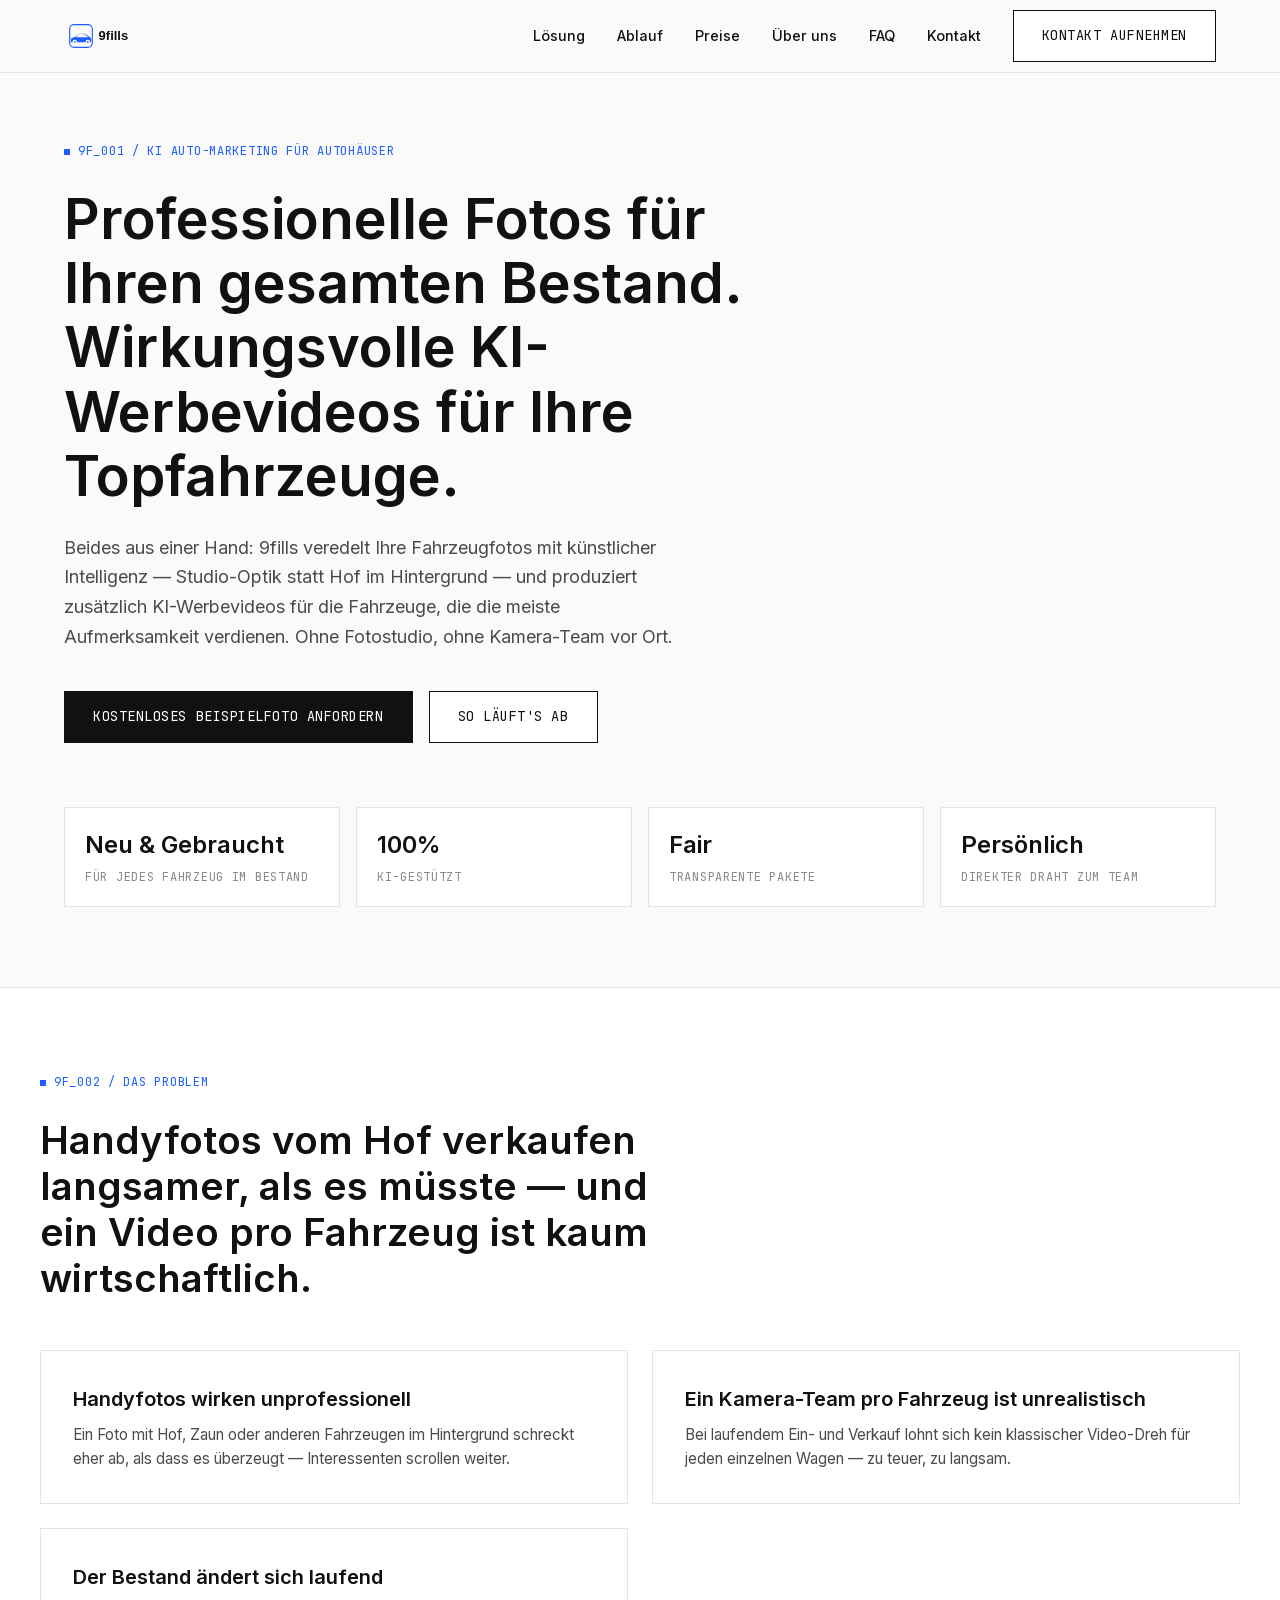
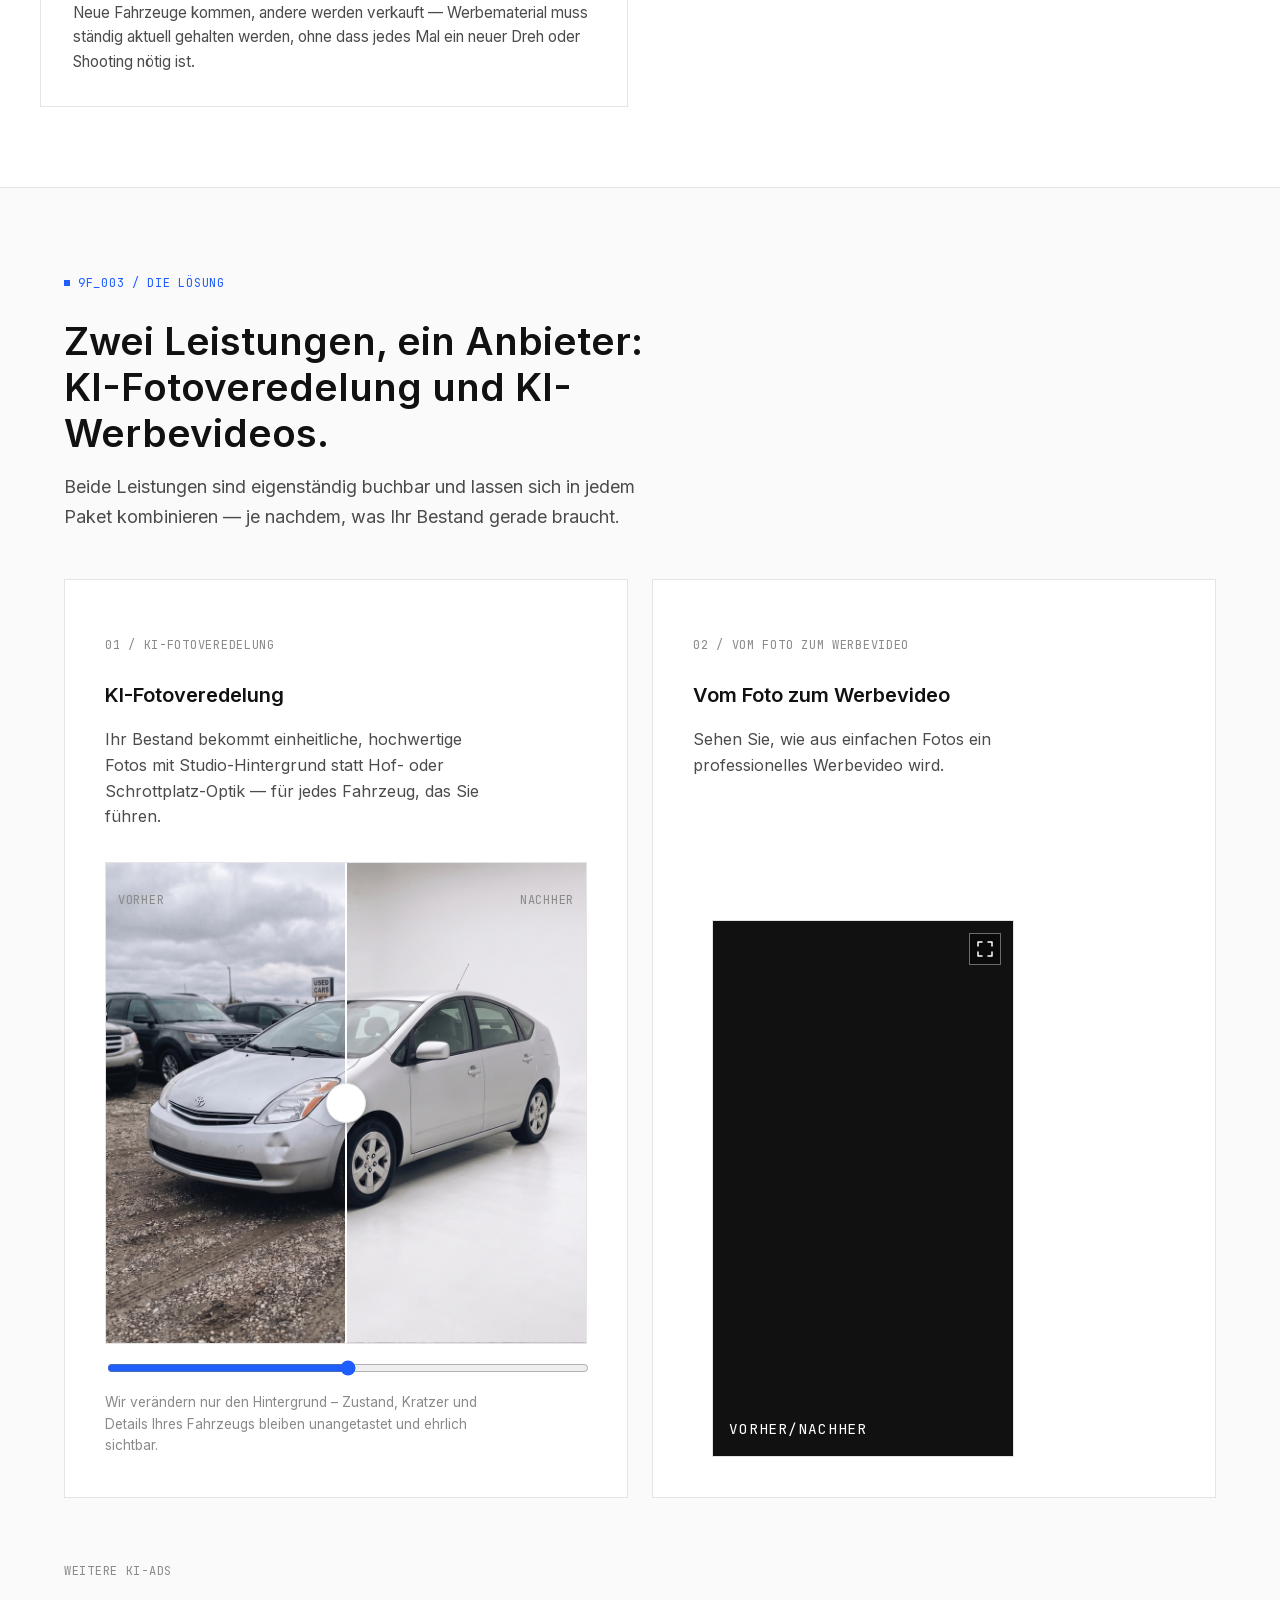
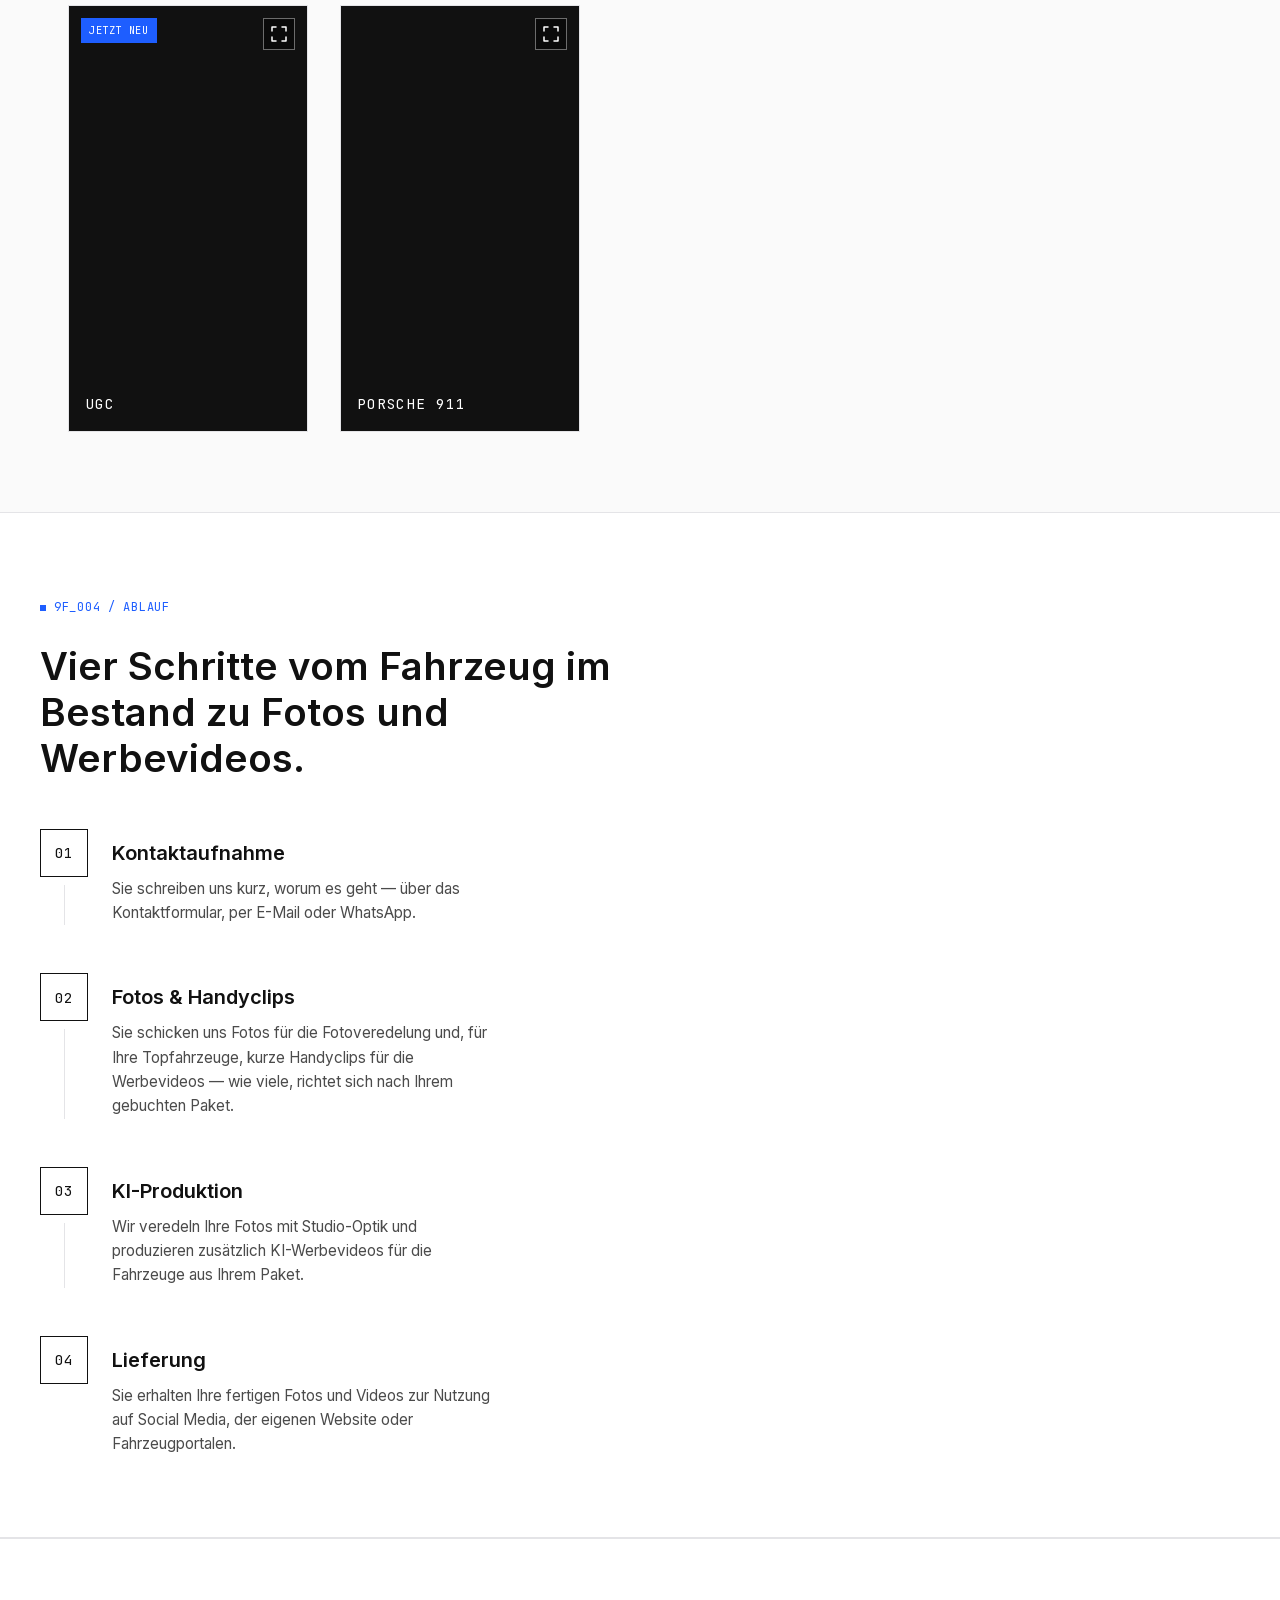
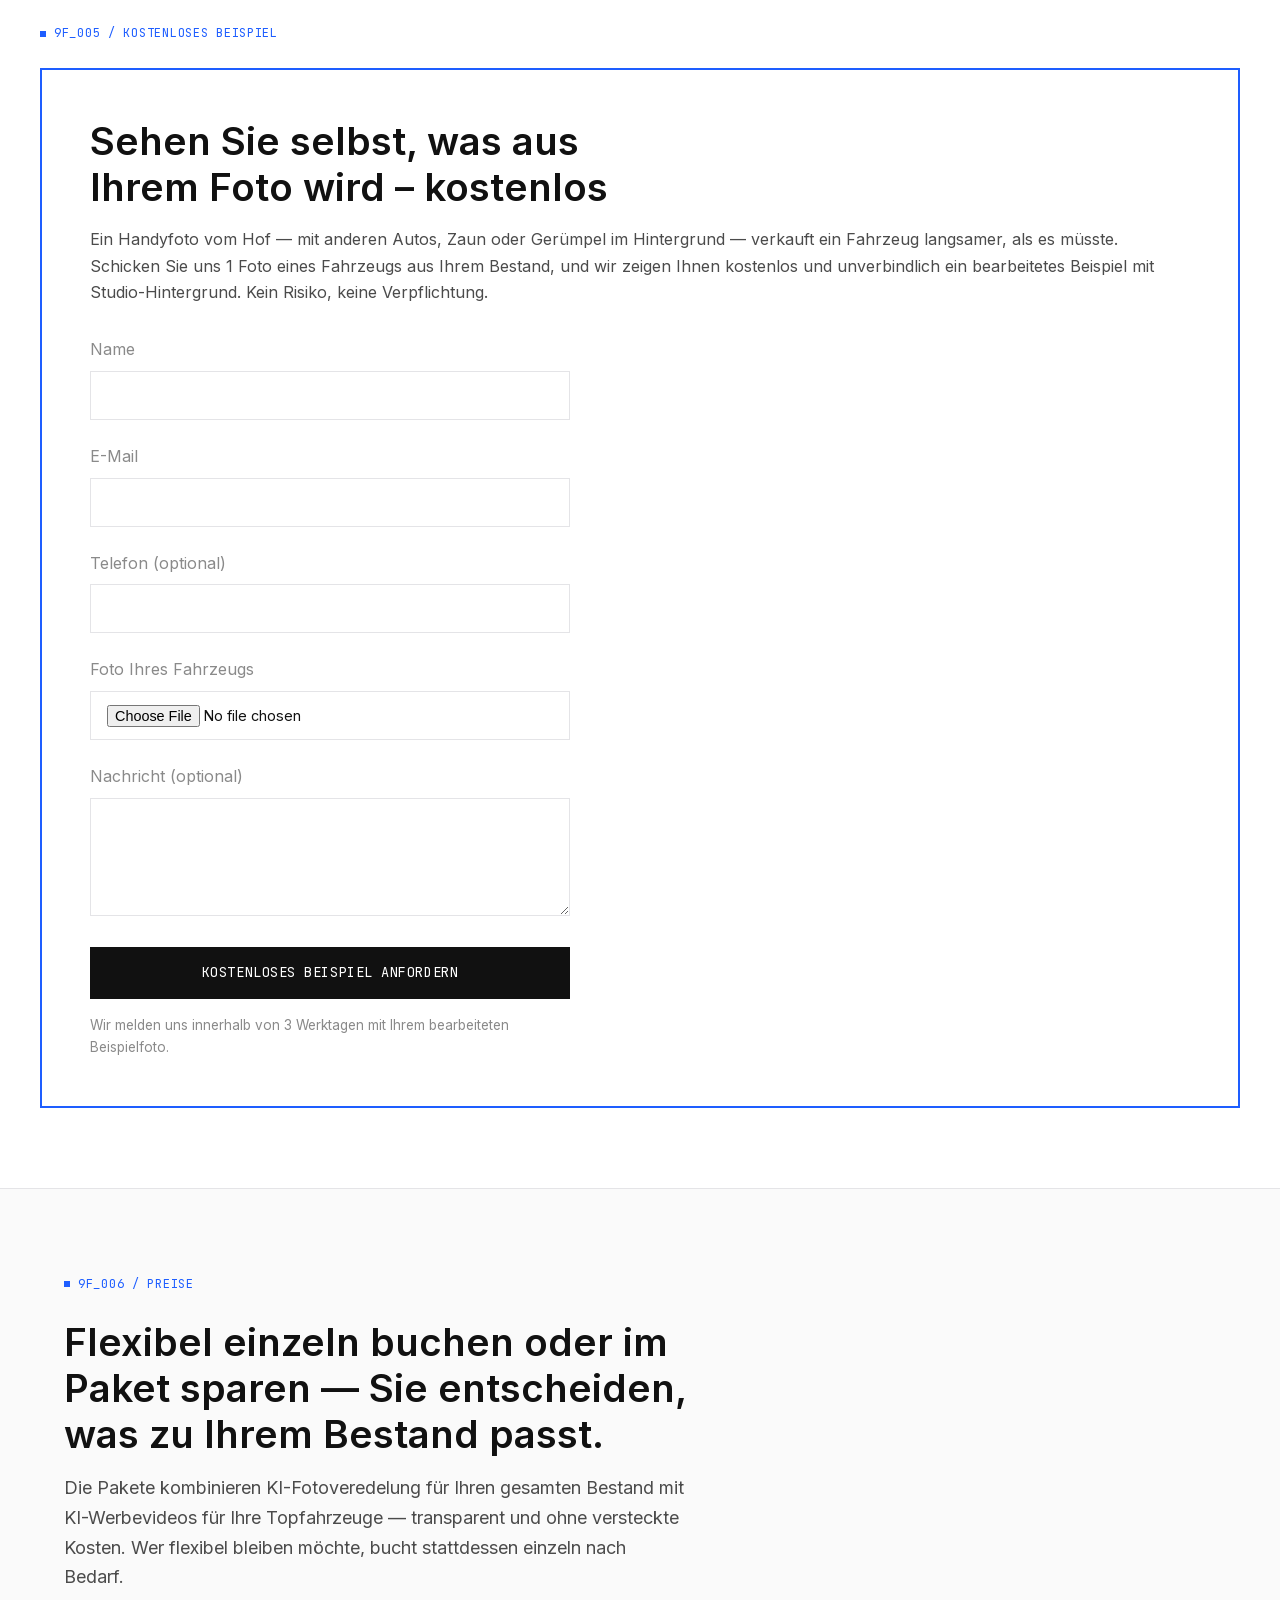
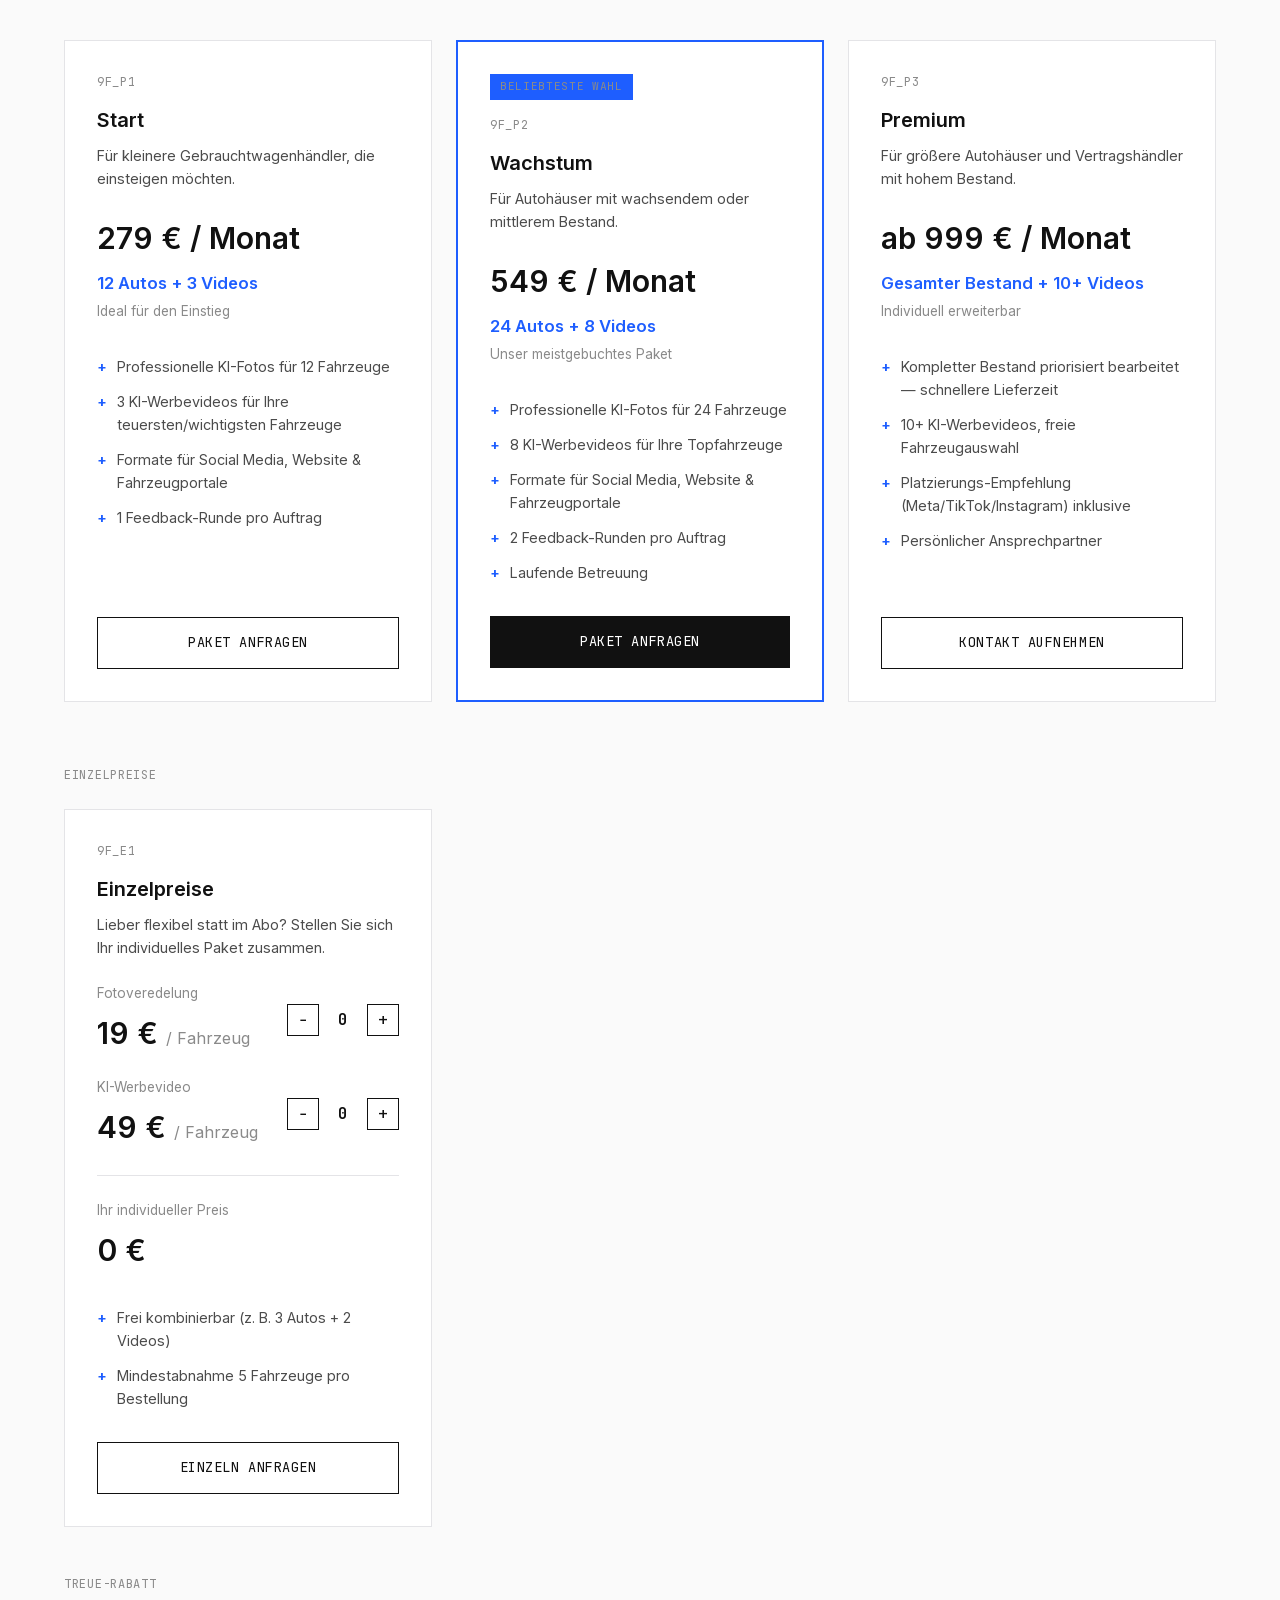
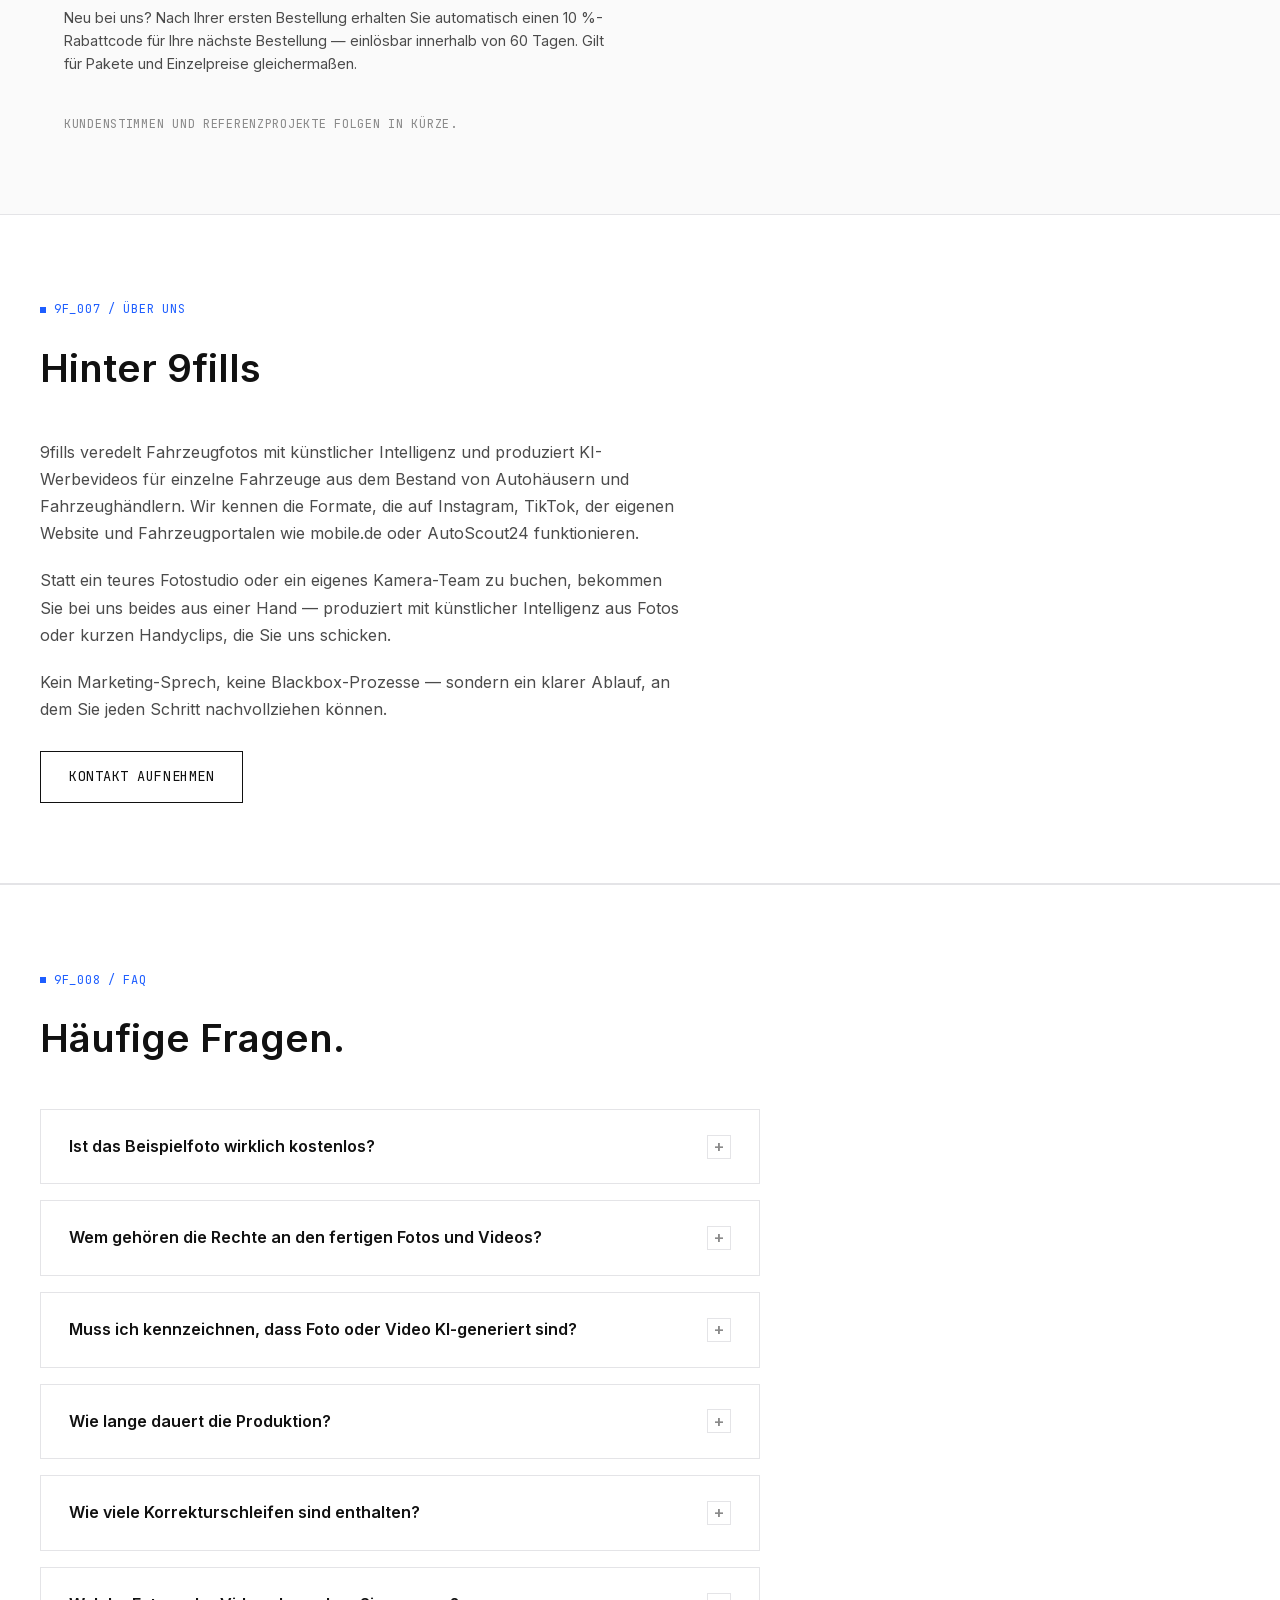
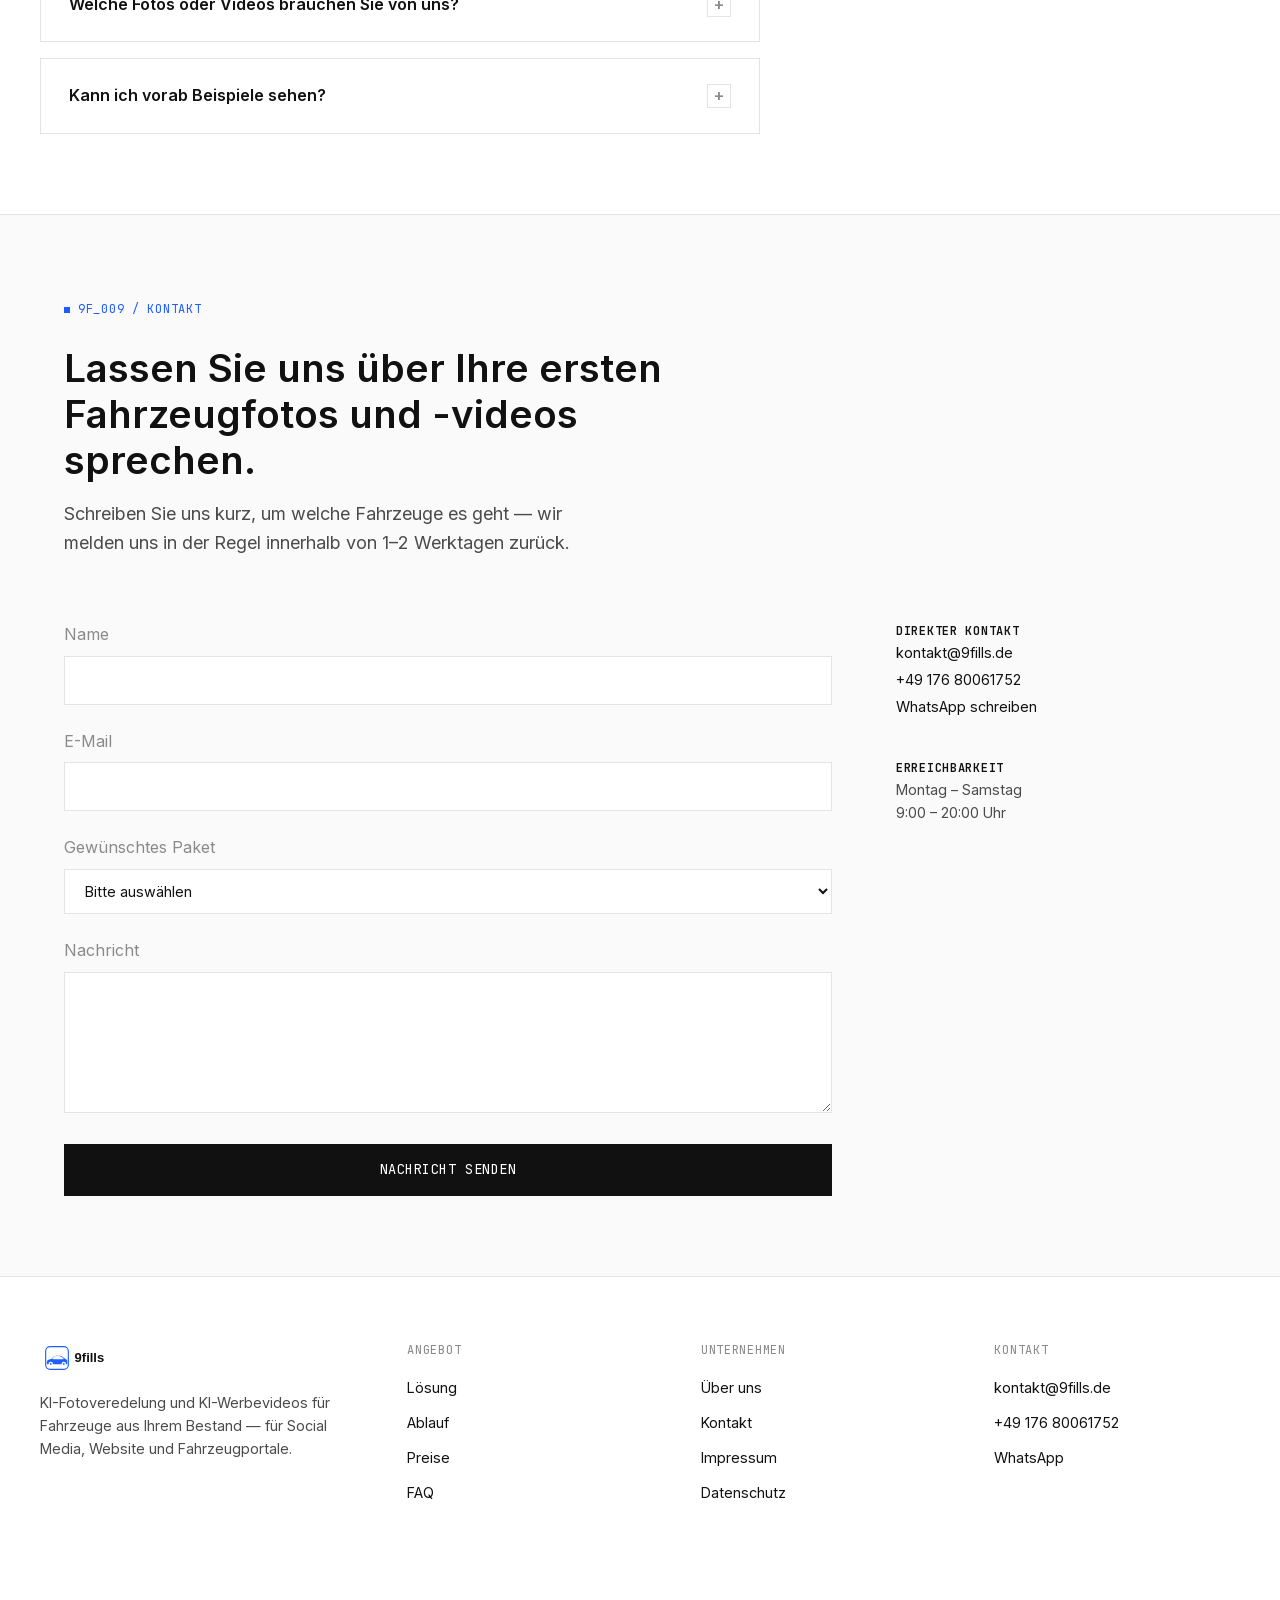
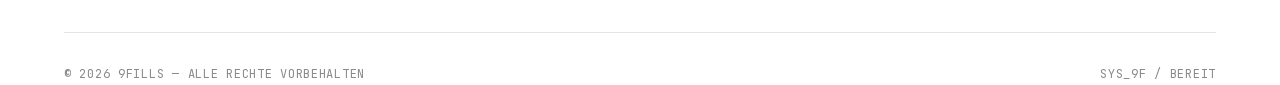
==== commit 1f3b0a9b: "Preispakete: Autos statt Fotos in Paketgrößen" ====
--- a/index.html
+++ b/index.html
@@ -366,7 +366,7 @@
           <div class="pricing-price">
             <span class="amount">279 € / Monat</span>
           </div>
-          <p class="pricing-videos">12 Fotos + 3 Videos</p>
+          <p class="pricing-videos">12 Autos + 3 Videos</p>
           <p class="pricing-videos-hint">Ideal für den Einstieg</p>
           <ul class="pricing-features">
             <li>Professionelle KI-Fotos für 12 Fahrzeuge</li>
@@ -385,7 +385,7 @@
           <div class="pricing-price">
             <span class="amount">549 € / Monat</span>
           </div>
-          <p class="pricing-videos">24 Fotos + 8 Videos</p>
+          <p class="pricing-videos">24 Autos + 8 Videos</p>
           <p class="pricing-videos-hint">Unser meistgebuchtes Paket</p>
           <ul class="pricing-features">
             <li>Professionelle KI-Fotos für 24 Fahrzeuge</li>
@@ -461,7 +461,7 @@
           </div>
 
           <ul class="pricing-features">
-            <li>Frei kombinierbar (z. B. 3 Fotos + 2 Videos)</li>
+            <li>Frei kombinierbar (z. B. 3 Autos + 2 Videos)</li>
             <li>Mindestabnahme 5 Fahrzeuge pro Bestellung</li>
           </ul>
 
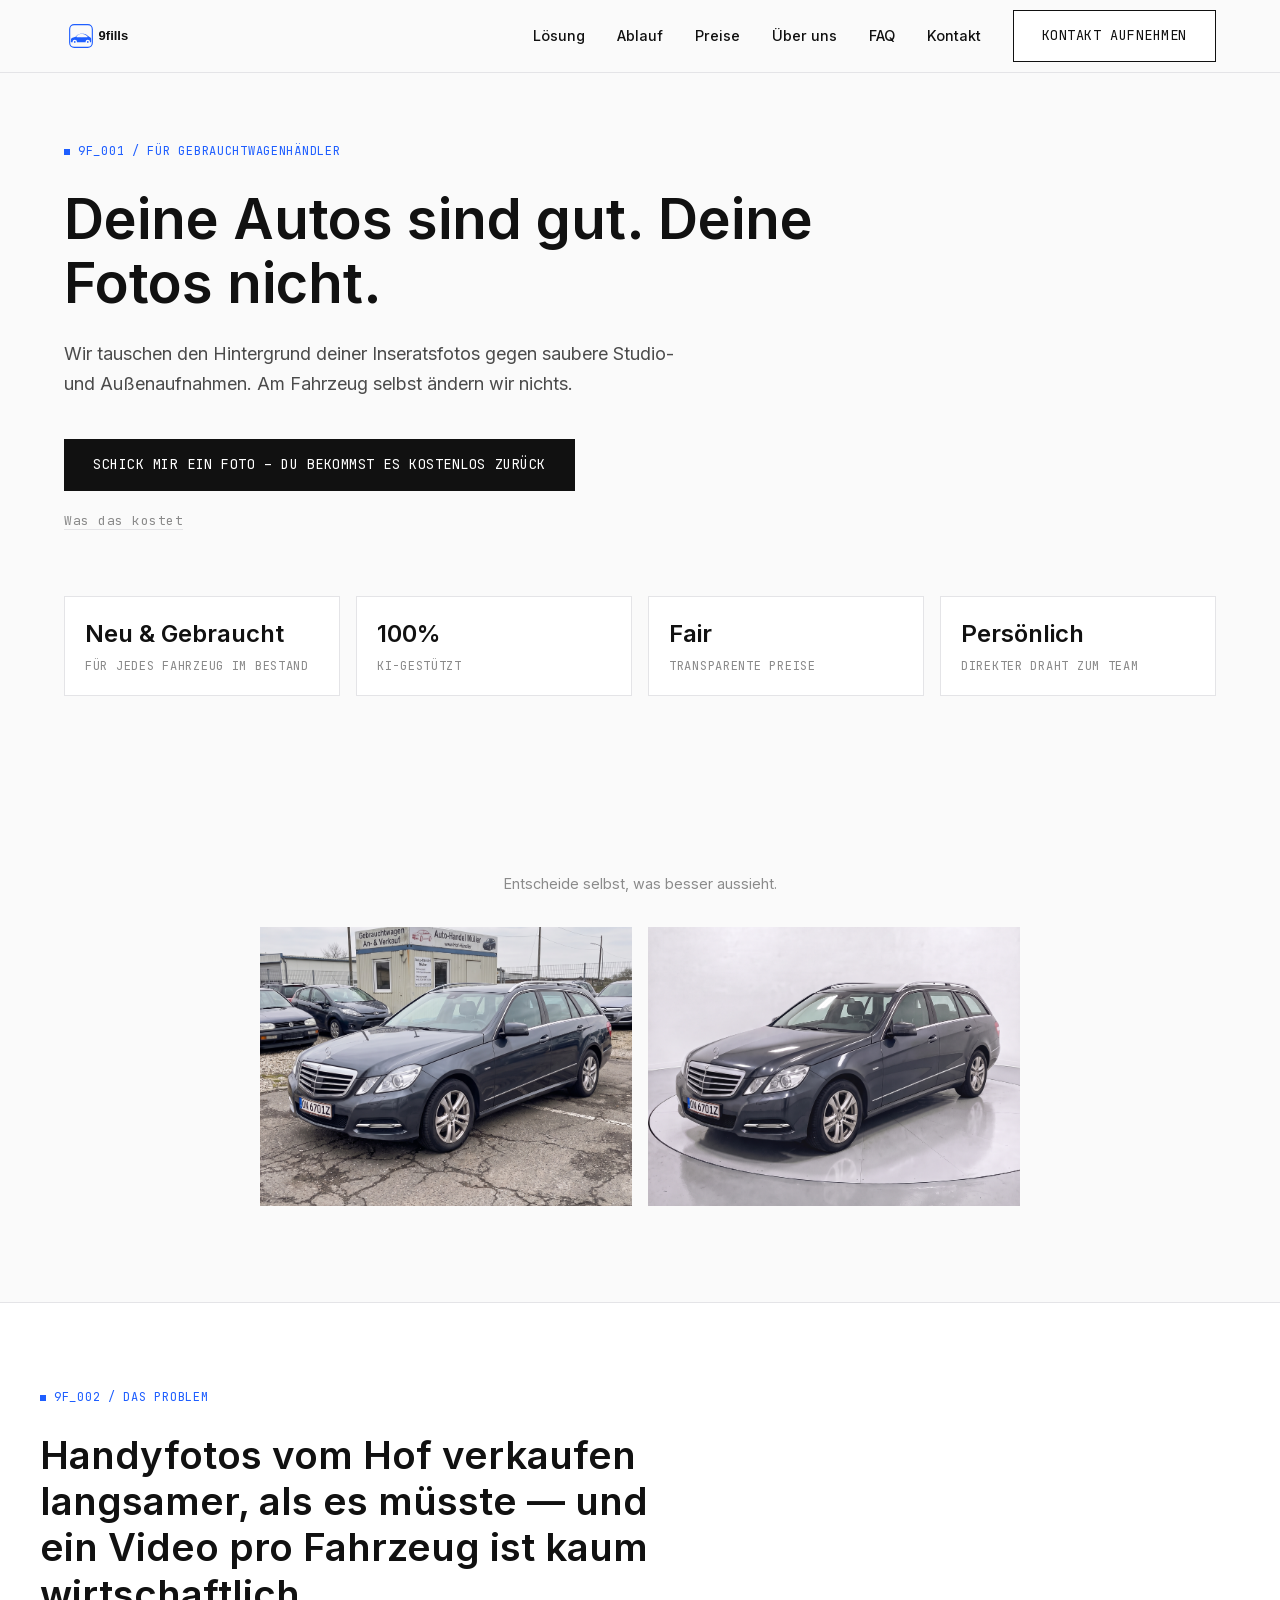
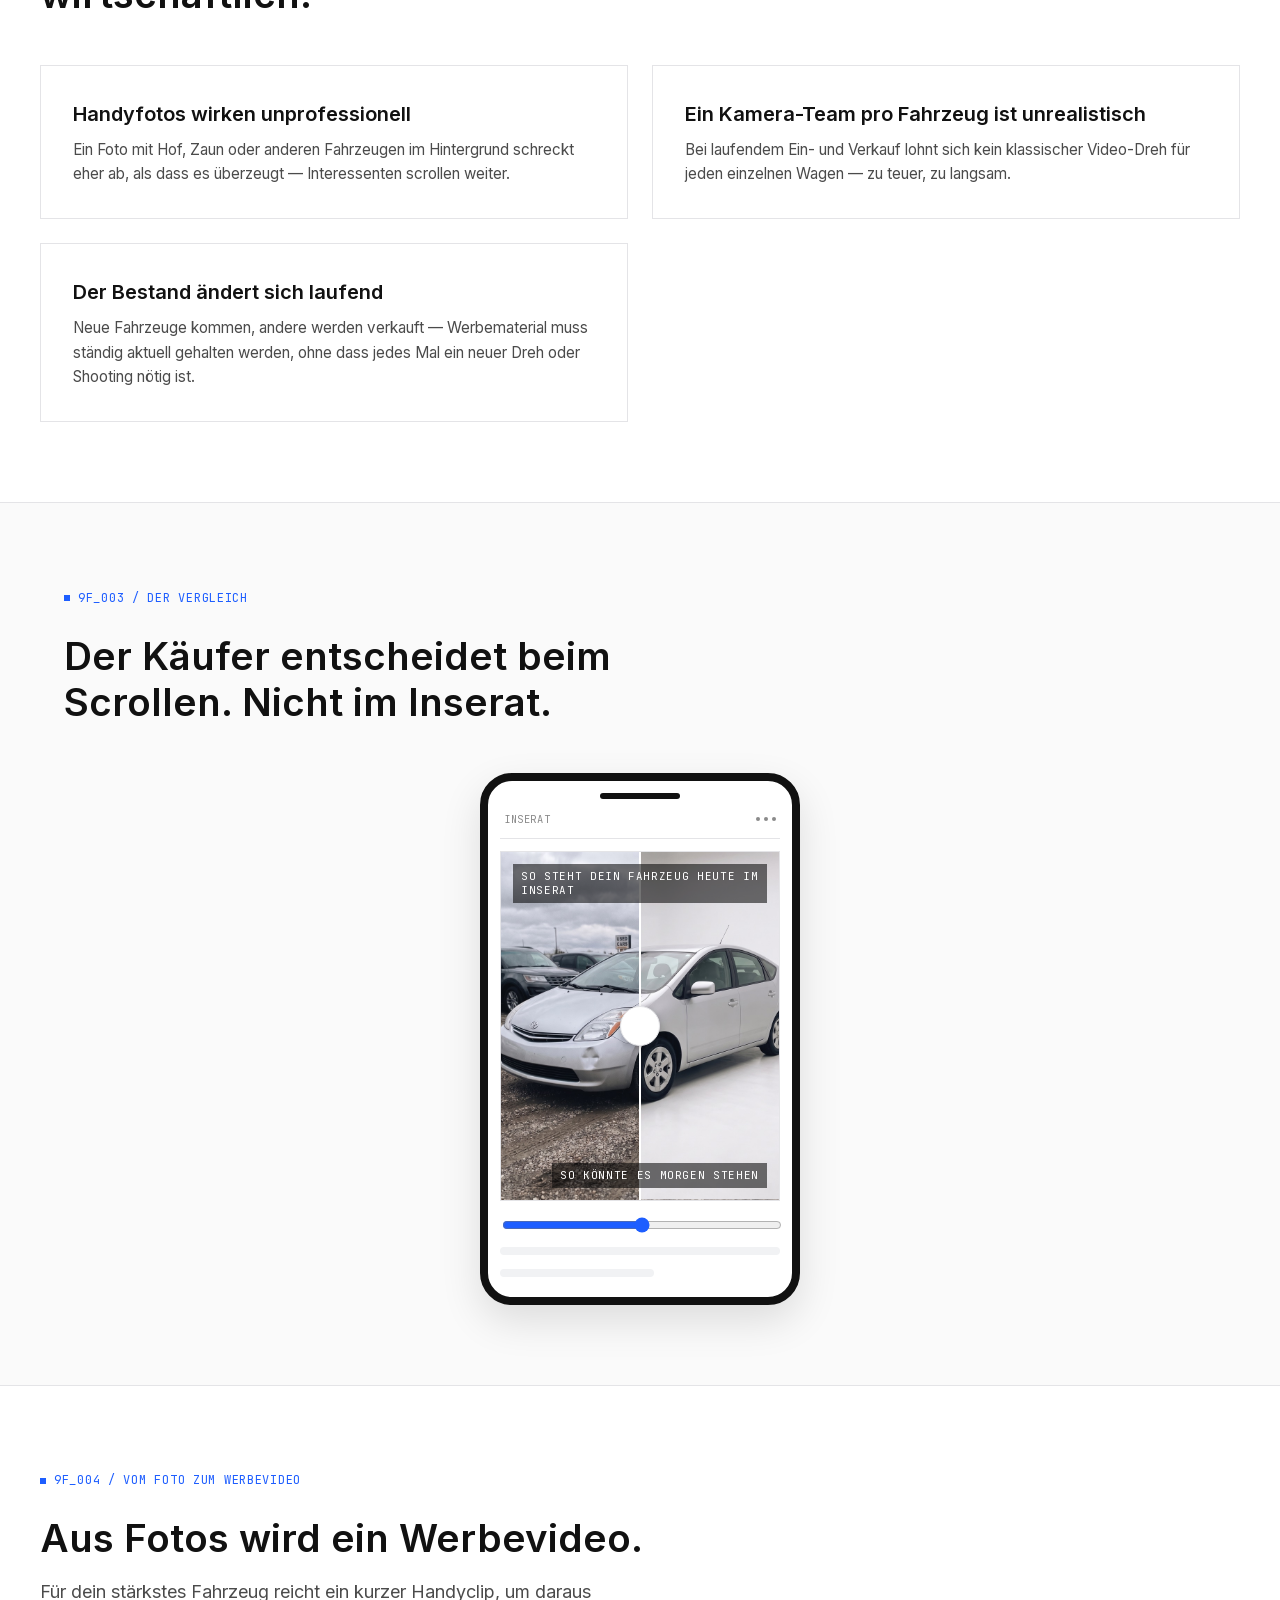
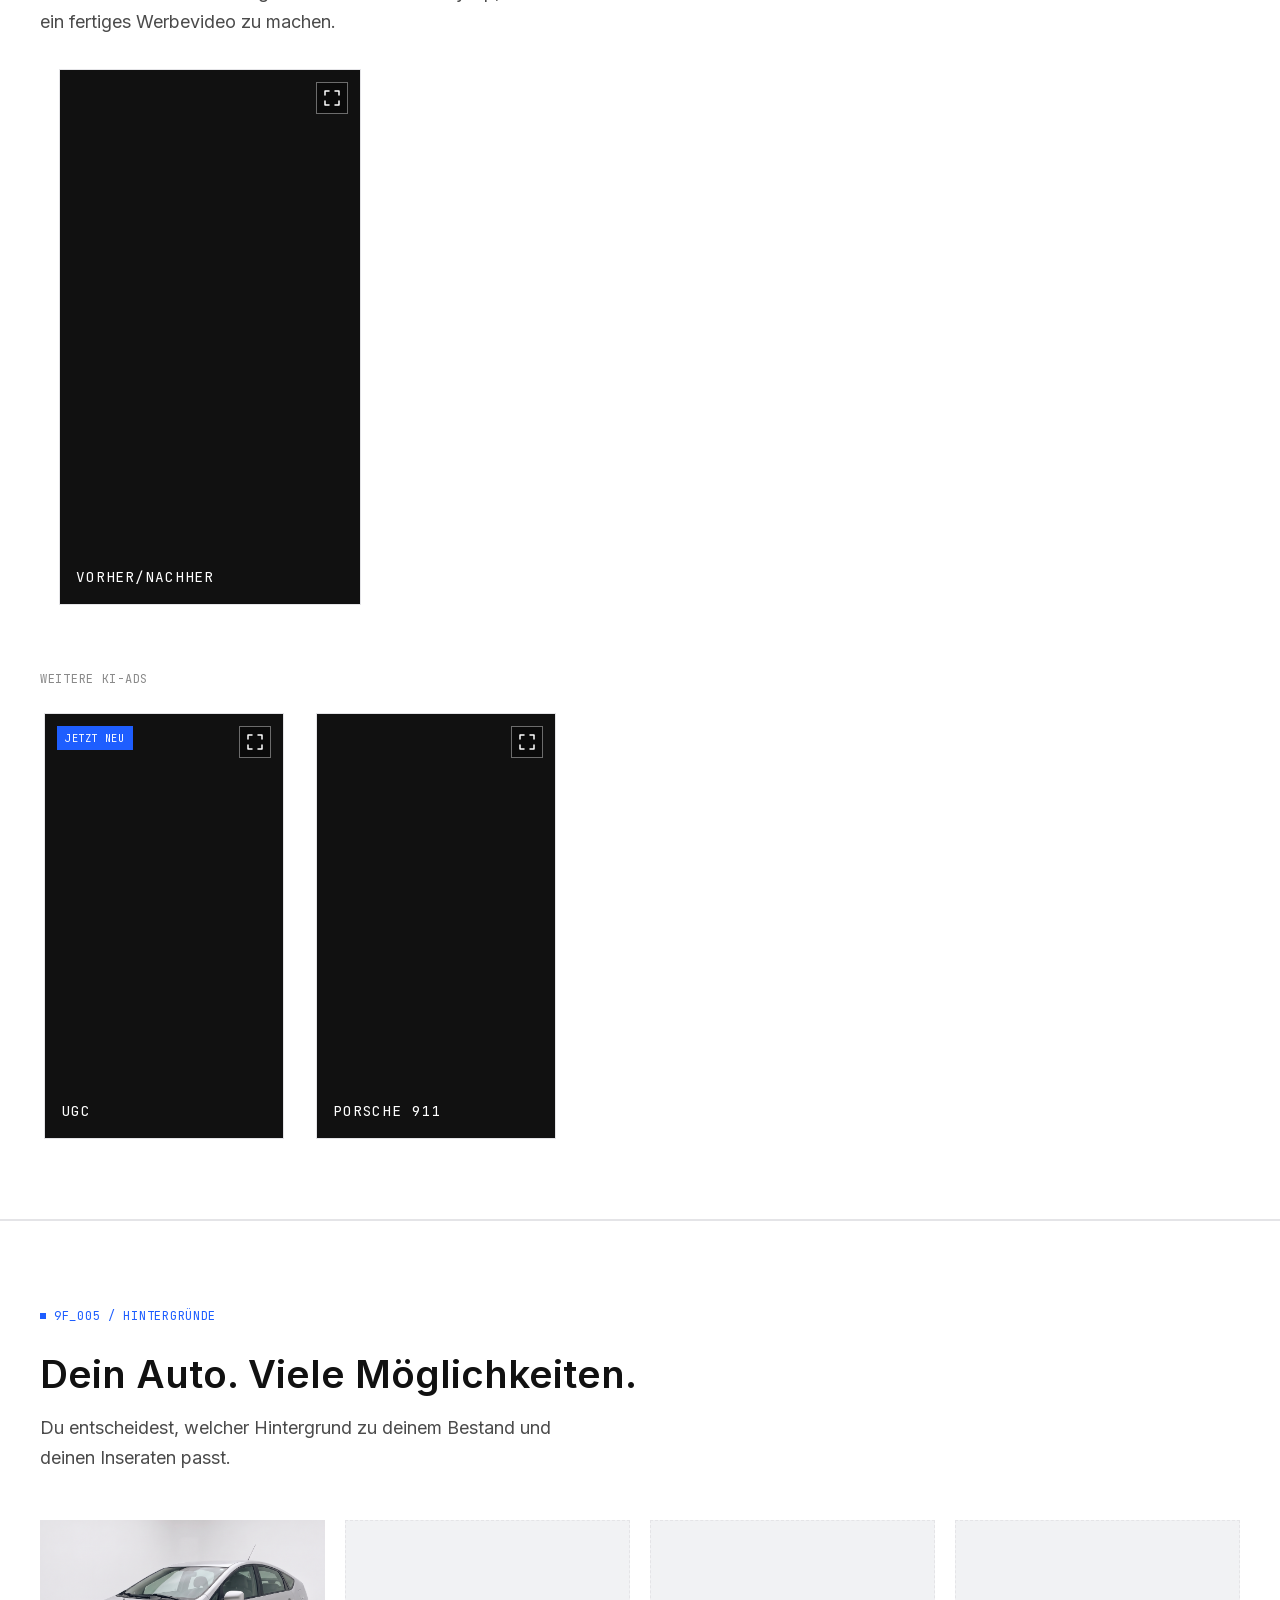
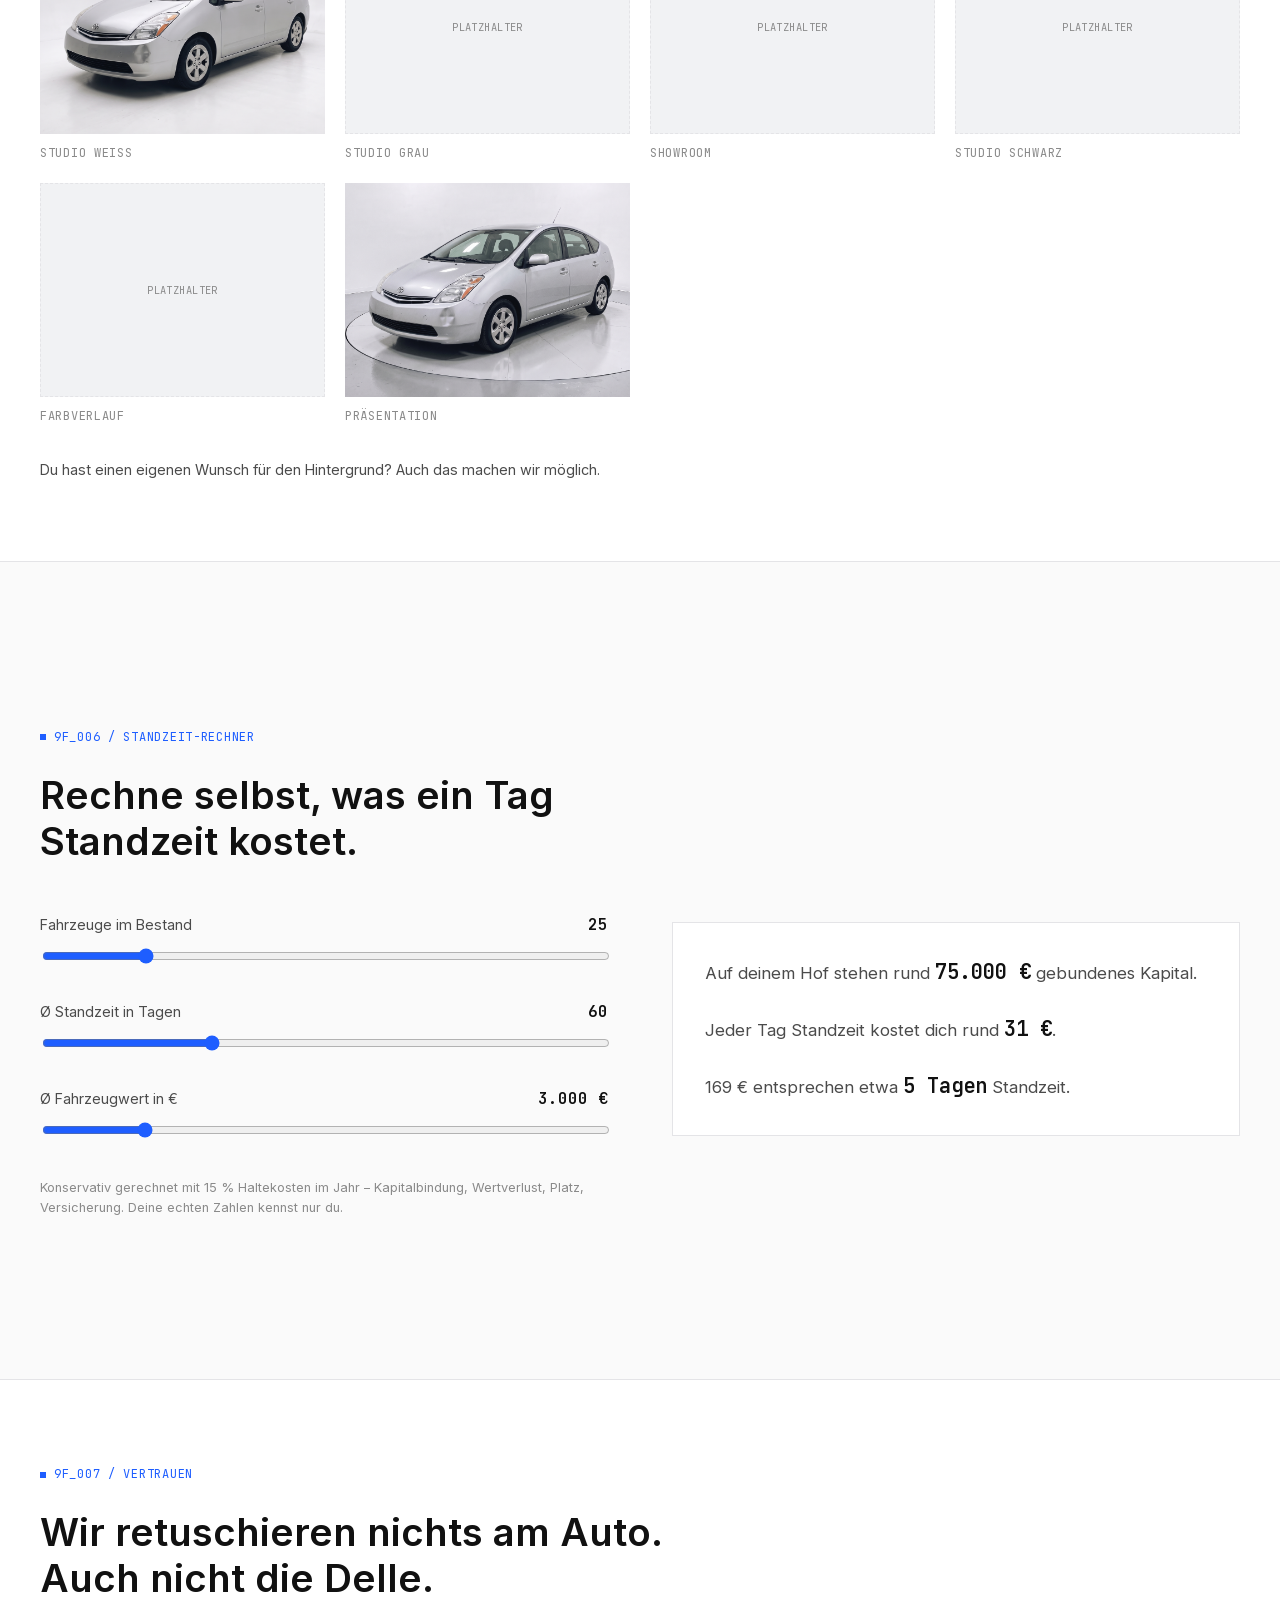
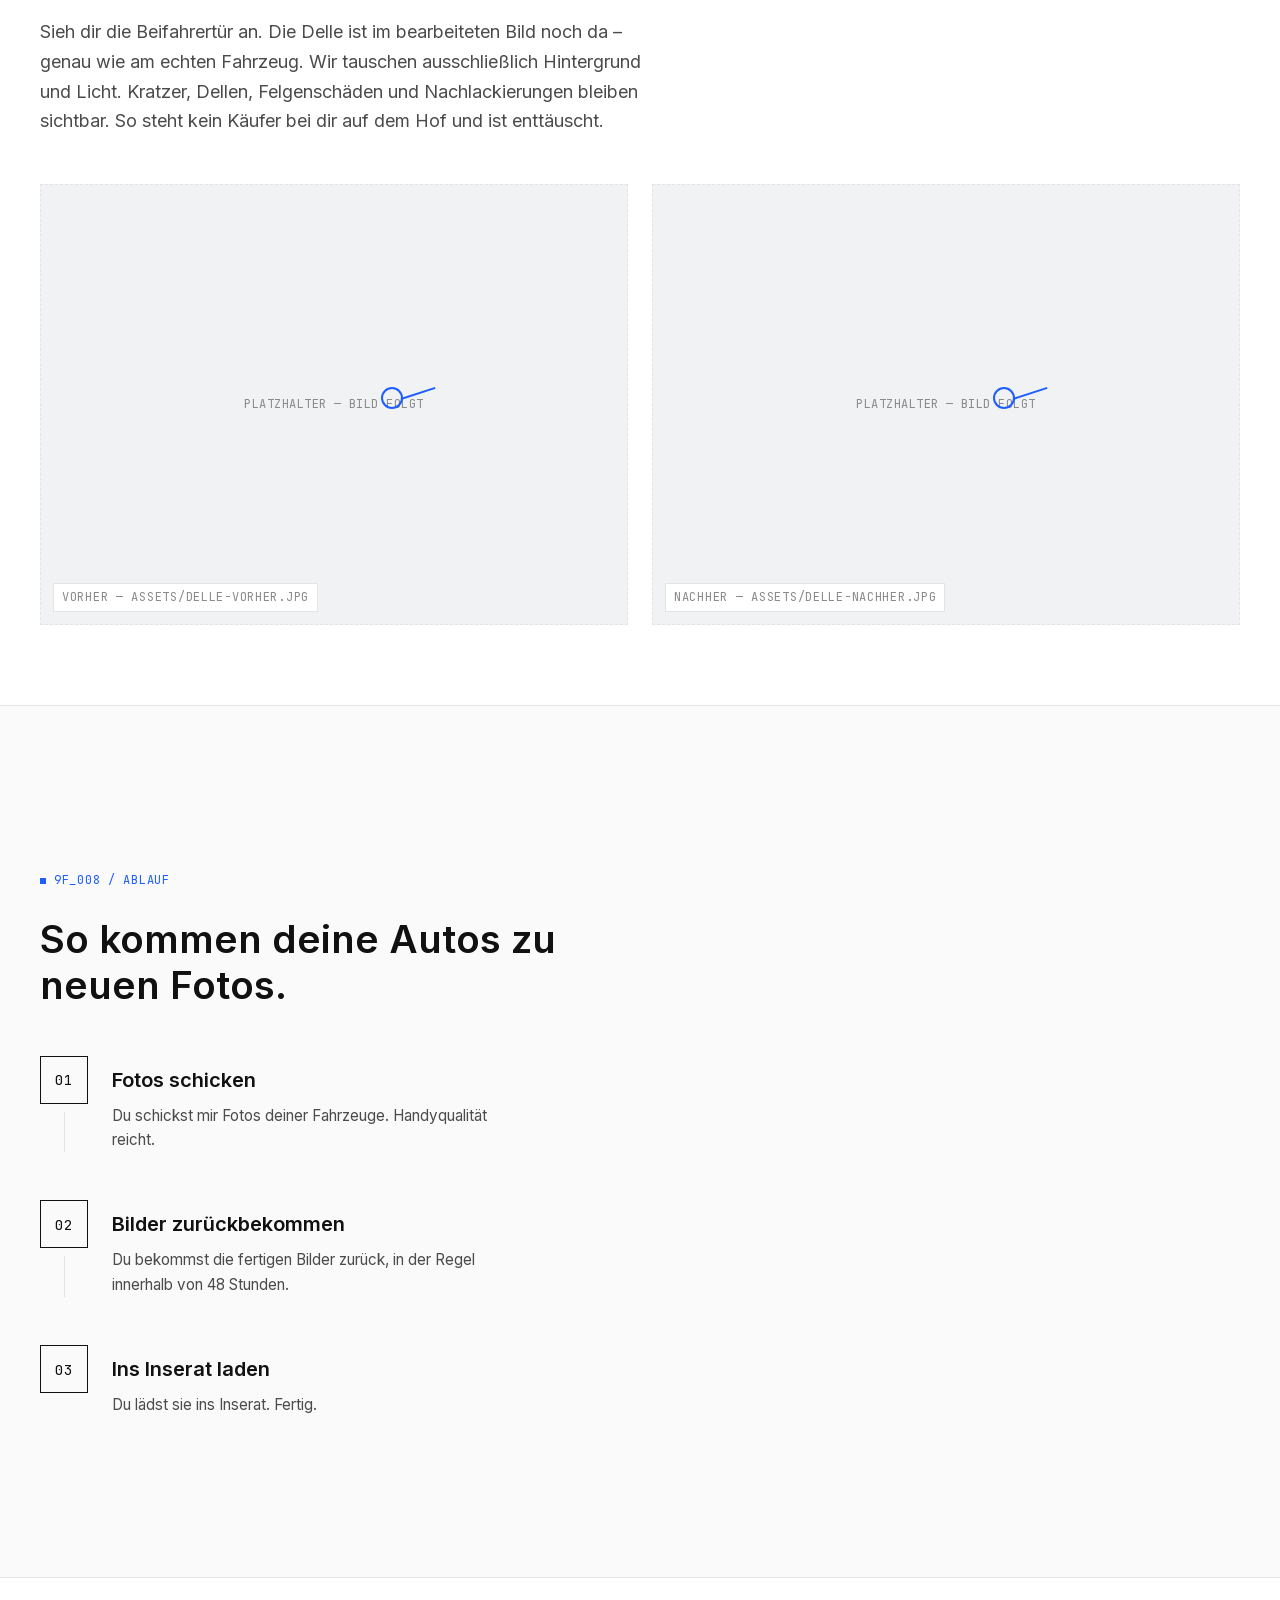
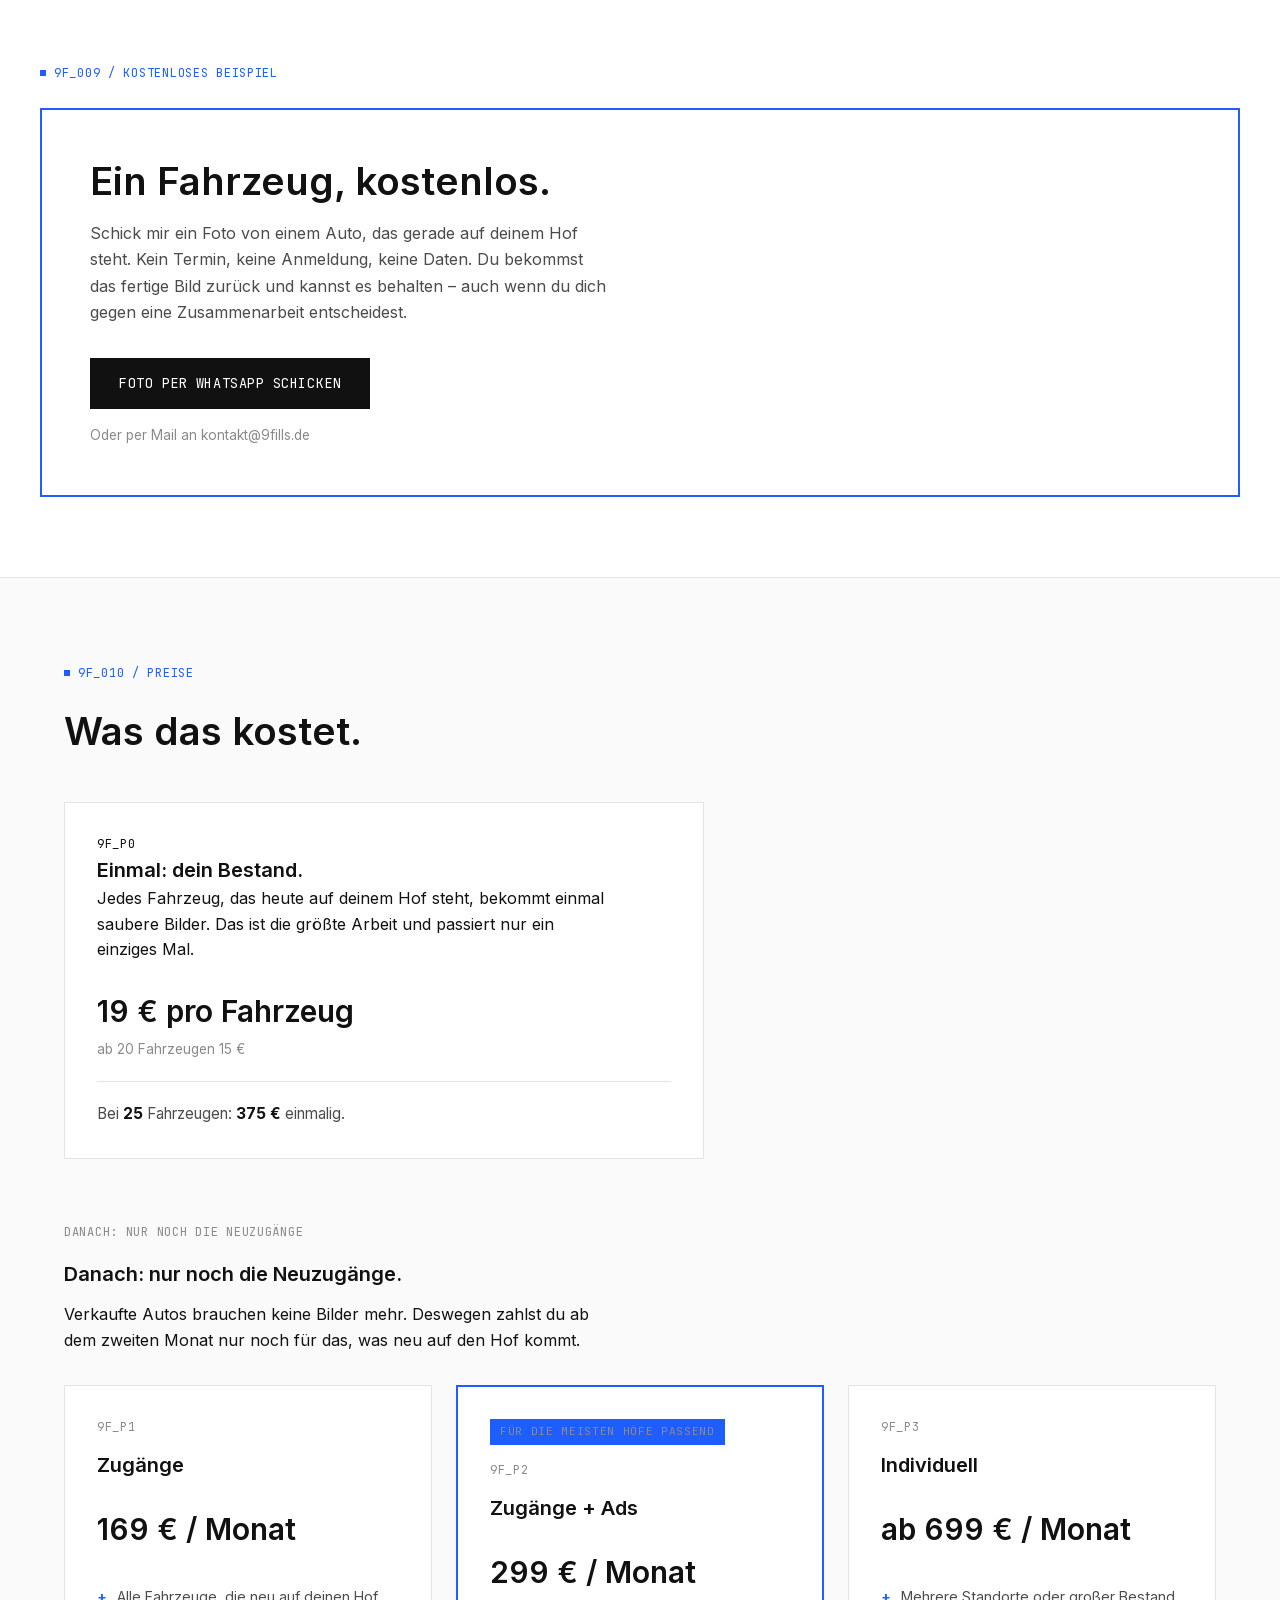
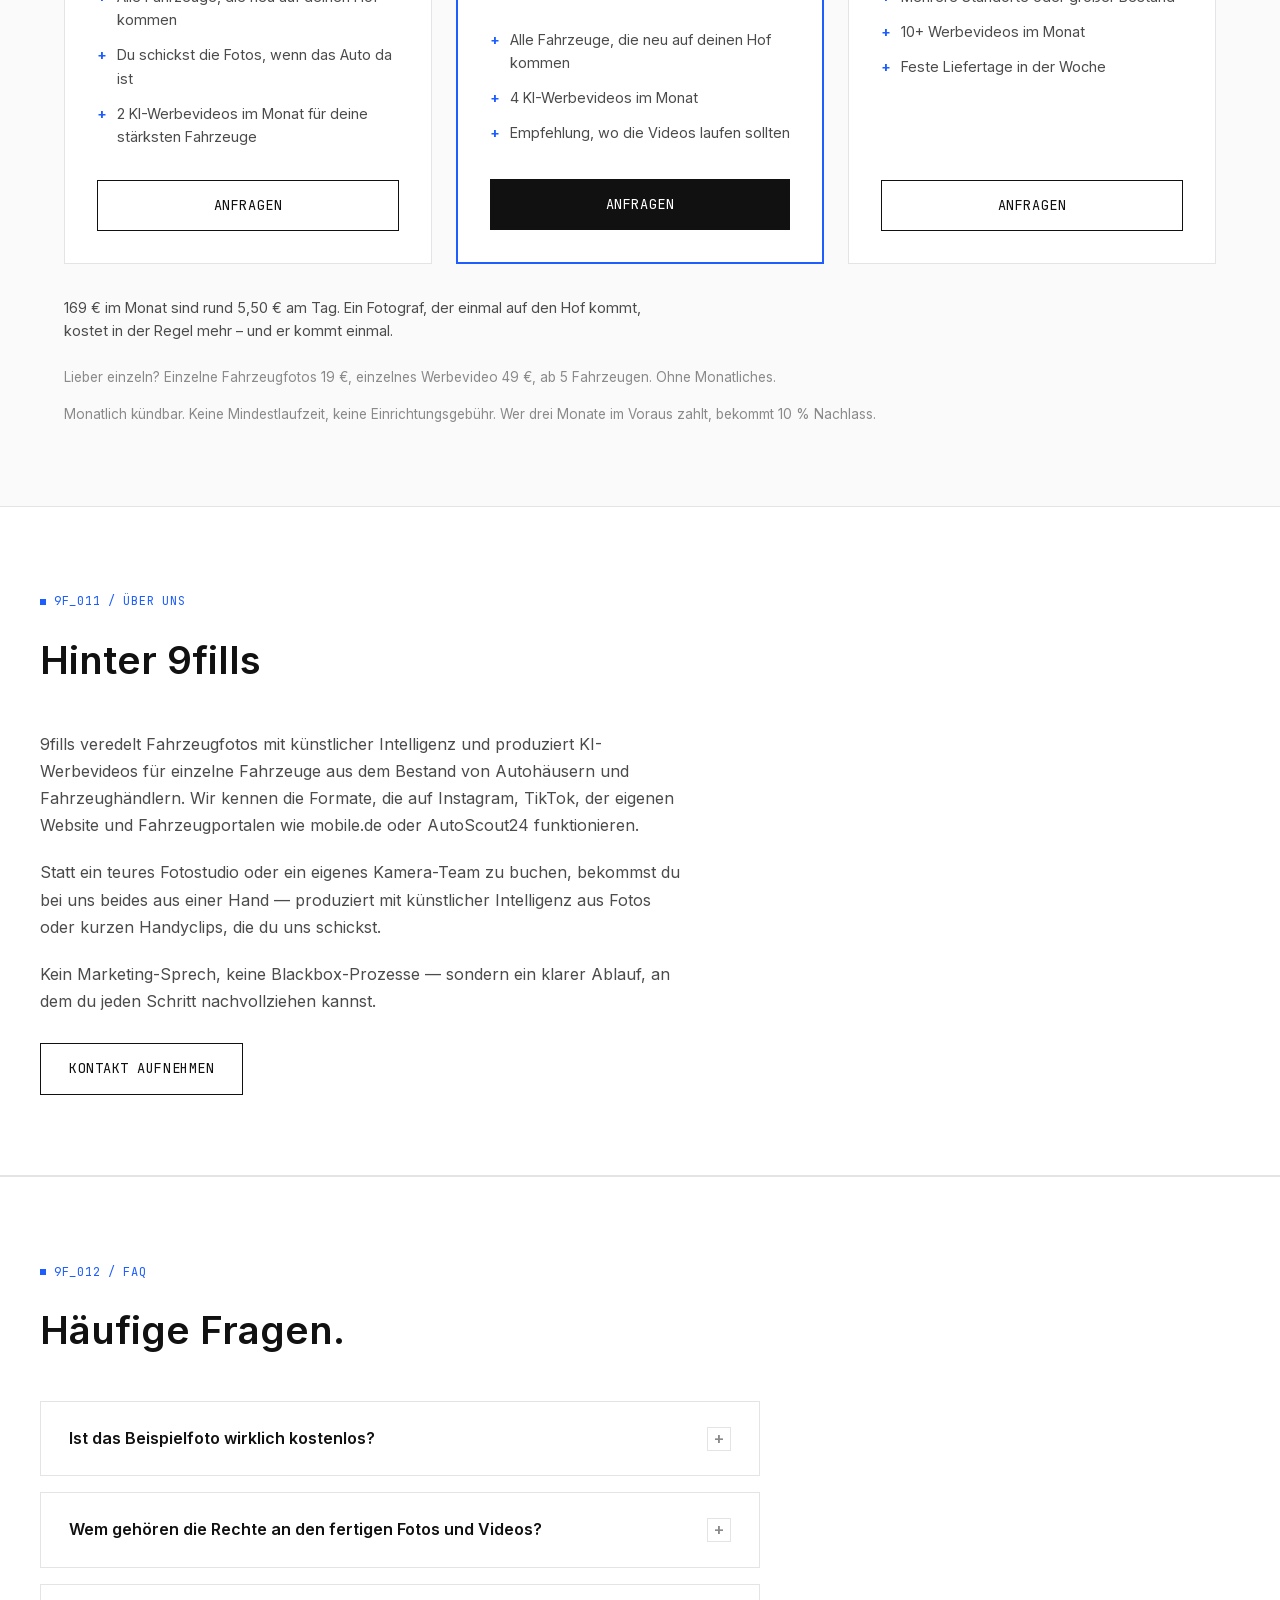
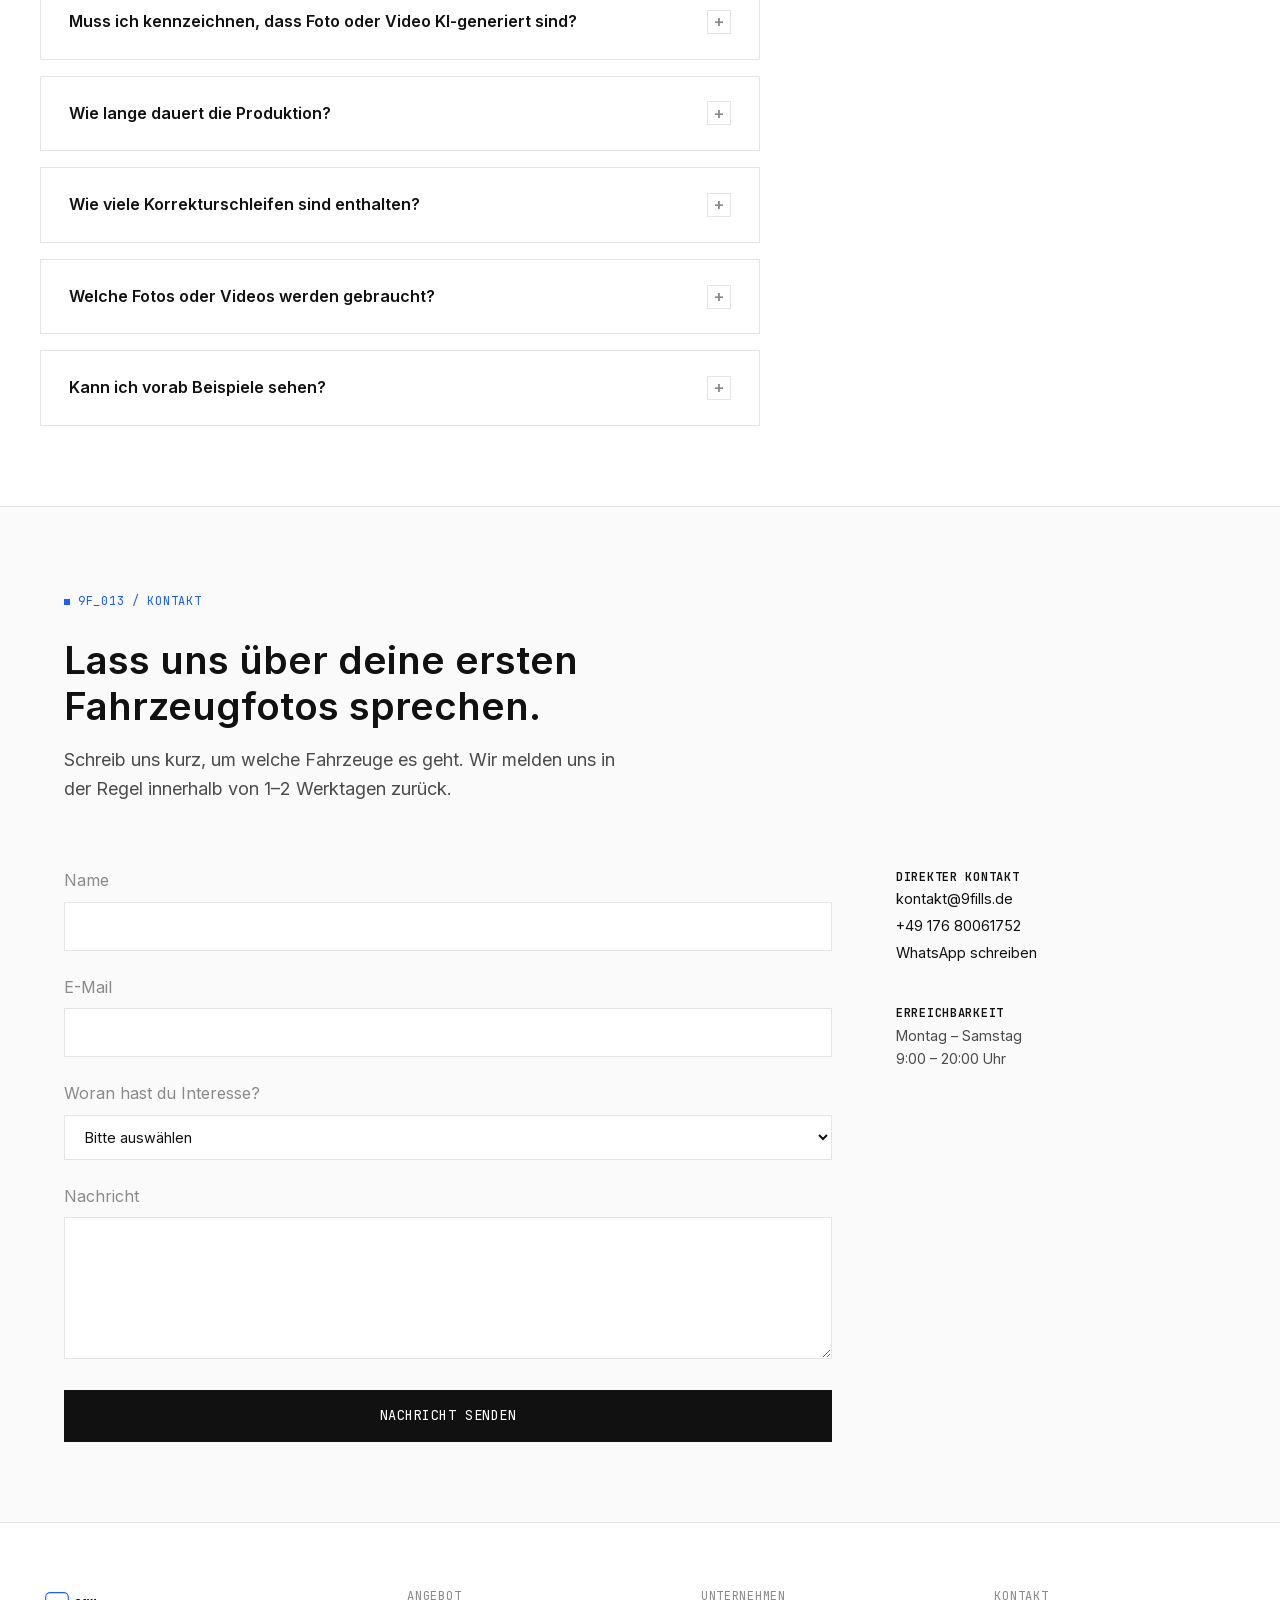
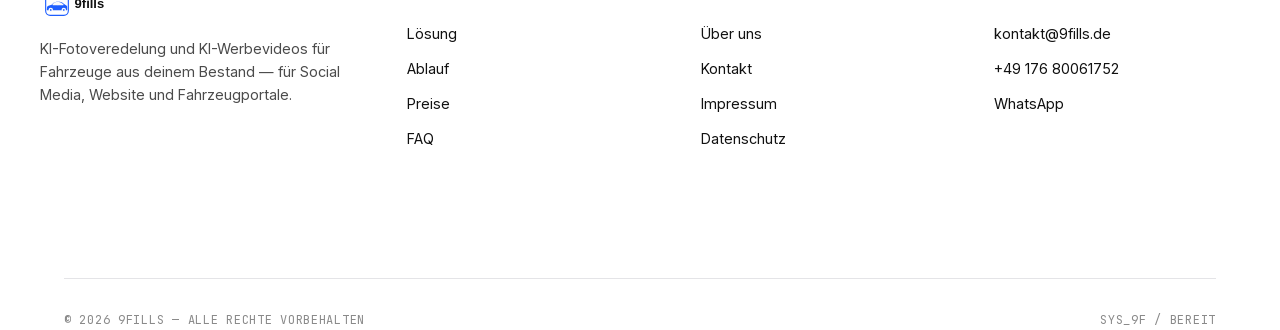
==== commit 3b2f7959: "Psychologie-Entwurf: Hero, Vergleich, Standzeit-Rechner, Hintergründe, neue Preise - Hero, Vergleich" ====
--- a/index.html
+++ b/index.html
@@ -32,7 +32,7 @@
 
 <link rel="icon" type="image/svg+xml" href="assets/9fills-favicon.svg">
 <!-- TODO: PNG-Fallback fürs Favicon ergänzen (nicht alle Clients unterstützen SVG-Favicons) -->
-<link rel="stylesheet" href="css/style.css?v=7">
+<link rel="stylesheet" href="css/style.css?v=8">
 
 <!-- Strukturierte Daten für Suchmaschinen (schema.org) -->
 <script type="application/ld+json">
@@ -91,21 +91,19 @@
   <!-- 1. Hero -->
   <section class="hero">
     <div class="container">
-      <p class="mono-label eyebrow">9F_001 / KI AUTO-MARKETING FÜR AUTOHÄUSER</p>
-      <h1>Professionelle Fotos für Ihren gesamten Bestand. Wirkungsvolle KI-Werbevideos für Ihre Topfahrzeuge.</h1>
+      <p class="mono-label eyebrow">9F_001 / FÜR GEBRAUCHTWAGENHÄNDLER</p>
+      <h1>Deine Autos sind gut. Deine Fotos nicht.</h1>
       <p class="lede">
-        Beides aus einer Hand: 9fills veredelt Ihre Fahrzeugfotos mit
-        künstlicher Intelligenz — Studio-Optik statt Hof im Hintergrund —
-        und produziert zusätzlich KI-Werbevideos für die Fahrzeuge, die
-        die meiste Aufmerksamkeit verdienen. Ohne Fotostudio, ohne
-        Kamera-Team vor Ort.
+        Wir tauschen den Hintergrund deiner Inseratsfotos gegen saubere
+        Studio- und Außenaufnahmen. Am Fahrzeug selbst ändern wir nichts.
       </p>
       <div class="hero-actions">
-        <a href="#beispielfoto" class="btn btn-primary">Kostenloses Beispielfoto anfordern</a>
-        <a href="#ablauf" class="btn">So läuft's ab</a>
-      </div>
-
-      <!-- Ehrliche USPs statt erfundener Projekt-/Kundenzahlen. -->
+        <a href="https://wa.me/4917680061752" target="_blank" rel="noopener" class="btn btn-primary">Schick mir ein Foto – du bekommst es kostenlos zurück</a>
+      </div>
+      <p class="hero-secondary-link">
+        <a href="#preise">Was das kostet</a>
+      </p>
+
       <div class="stat-grid">
         <div class="stat-badge">
           <p class="value">Neu &amp; Gebraucht</p>
@@ -117,11 +115,26 @@
         </div>
         <div class="stat-badge">
           <p class="value">Fair</p>
-          <p class="mono-label label">TRANSPARENTE PAKETE</p>
+          <p class="mono-label label">TRANSPARENTE PREISE</p>
         </div>
         <div class="stat-badge">
           <p class="value">Persönlich</p>
           <p class="mono-label label">DIREKTER DRAHT ZUM TEAM</p>
+        </div>
+      </div>
+    </div>
+  </section>
+
+  <!-- Mini-Vergleich (schneller erster Eindruck) -->
+  <section class="mini-compare" aria-label="Bildvergleich">
+    <div class="container">
+      <p class="mini-compare-line">Entscheide selbst, was besser aussieht.</p>
+      <div class="mini-compare-grid">
+        <div class="mini-compare-slot">
+          <img class="mini-compare-img" src="assets/vergleich-mini-hof.png" alt="Fahrzeug auf dem Hof fotografiert, unbearbeitet" loading="lazy" onerror="this.classList.add('is-missing')">
+        </div>
+        <div class="mini-compare-slot">
+          <img class="mini-compare-img" src="assets/vergleich-mini-bearbeitet.png" alt="Dasselbe Fahrzeug mit bearbeitetem Hintergrund" loading="lazy" onerror="this.classList.add('is-missing')">
         </div>
       </div>
     </div>
@@ -150,67 +163,55 @@
     </div>
   </section>
 
-  <!-- 3. Lösung -->
+  <!-- 3. Vergleich -->
   <section class="section" id="loesung" aria-labelledby="loesung-heading">
     <div class="container">
-      <p class="mono-label eyebrow">9F_003 / DIE LÖSUNG</p>
-      <h2 id="loesung-heading" style="margin-top:24px; max-width:640px;">Zwei Leistungen, ein Anbieter: KI-Fotoveredelung und KI-Werbevideos.</h2>
-      <p class="lede" style="margin-top:16px; max-width:620px;">
-        Beide Leistungen sind eigenständig buchbar und lassen sich in
-        jedem Paket kombinieren — je nachdem, was Ihr Bestand gerade
-        braucht.
-      </p>
-
-      <div class="wayfinder-grid" style="margin-top:48px;">
-        <div class="wayfinder-card">
-          <div>
-            <p class="mono-label">01 / KI-FOTOVEREDELUNG</p>
-            <h3>KI-Fotoveredelung</h3>
-            <p>
-              Ihr Bestand bekommt einheitliche, hochwertige Fotos mit
-              Studio-Hintergrund statt Hof- oder Schrottplatz-Optik — für
-              jedes Fahrzeug, das Sie führen.
-            </p>
-          </div>
-          <div class="compare-slider" style="margin-top:32px;">
-            <div class="compare-slider-media">
-              <img class="compare-img compare-img--before" src="assets/images/fotoveredelung-vorher.jpg" alt="Vorher: Fahrzeug auf dem Gebrauchtwagenhof, Himmel und andere Autos im Hintergrund" loading="lazy">
-              <img class="compare-img compare-img--after" src="assets/images/fotoveredelung-nachher.jpg" alt="Nachher: gleiches Fahrzeug, gleicher Zustand, freigestellt vor Studio-Hintergrund" loading="lazy">
-              <div class="compare-slider-handle" aria-hidden="true">
-                <span class="compare-slider-handle-arrows">◂ ▸</span>
-              </div>
-              <p class="compare-slider-tag compare-slider-tag--before mono-label">Vorher</p>
-              <p class="compare-slider-tag compare-slider-tag--after mono-label">Nachher</p>
+      <p class="mono-label eyebrow">9F_003 / DER VERGLEICH</p>
+      <h2 id="loesung-heading" style="margin-top:24px; max-width:640px;">Der Käufer entscheidet beim Scrollen. Nicht im Inserat.</h2>
+
+      <div class="phone-mockup">
+        <div class="phone-mockup-notch" aria-hidden="true"></div>
+        <div class="phone-mockup-bar">
+          <span>Inserat</span>
+          <div class="phone-mockup-dots" aria-hidden="true"><span></span><span></span><span></span></div>
+        </div>
+        <div class="compare-slider">
+          <div class="compare-slider-media">
+            <img class="compare-img compare-img--before" src="assets/images/fotoveredelung-vorher.jpg" alt="Vorher: Fahrzeug auf dem Gebrauchtwagenhof, Himmel und andere Autos im Hintergrund" loading="lazy">
+            <img class="compare-img compare-img--after" src="assets/images/fotoveredelung-nachher.jpg" alt="Nachher: gleiches Fahrzeug, gleicher Zustand, freigestellt vor Studio-Hintergrund" loading="lazy">
+            <div class="compare-slider-handle" aria-hidden="true">
+              <span class="compare-slider-handle-arrows">◂ ▸</span>
             </div>
-            <input type="range" class="compare-slider-range" min="0" max="100" value="50" aria-label="Vorher/Nachher-Vergleich: Regler bewegen, um den Bildanteil zu ändern">
-            <p style="margin-top:16px; font-size:0.85rem; color:var(--color-ink-faint);">
-              Wir verändern nur den Hintergrund – Zustand, Kratzer und
-              Details Ihres Fahrzeugs bleiben unangetastet und ehrlich
-              sichtbar.
-            </p>
-          </div>
-        </div>
-
-        <div class="wayfinder-card">
-          <div>
-            <p class="mono-label">02 / VOM FOTO ZUM WERBEVIDEO</p>
-            <h3>Vom Foto zum Werbevideo</h3>
-            <p>
-              Sehen Sie, wie aus einfachen Fotos ein professionelles
-              Werbevideo wird.
-            </p>
-          </div>
-          <div class="placeholder-grid placeholder-grid--videos" style="margin-top:32px; margin-left:0;">
-            <div class="placeholder-card placeholder-card--vertical placeholder-card--video">
-              <video src="assets/videos/pitch-video.mp4" autoplay muted loop playsinline></video>
-              <button type="button" class="video-fullscreen-btn" aria-label="Video im Vollbild ansehen">
-                <svg width="16" height="16" viewBox="0 0 16 16" fill="none" aria-hidden="true">
-                  <path d="M1 5V1H5M11 1H15V5M15 11V15H11M5 15H1V11" stroke="currentColor" stroke-width="1.5" stroke-linecap="round" stroke-linejoin="round"/>
-                </svg>
-              </button>
-              <p class="video-caption mono-label">Vorher/Nachher</p>
-            </div>
-          </div>
+            <p class="compare-slider-tag compare-slider-tag--before mono-label">So steht dein Fahrzeug heute im Inserat</p>
+            <p class="compare-slider-tag compare-slider-tag--after mono-label">So könnte es morgen stehen</p>
+          </div>
+          <input type="range" class="compare-slider-range" min="0" max="100" value="50" aria-label="Regler bewegen, um zwischen dem Inserat heute und morgen zu wechseln">
+        </div>
+        <div class="phone-mockup-feed-line" aria-hidden="true"></div>
+        <div class="phone-mockup-feed-line phone-mockup-feed-line--short" aria-hidden="true"></div>
+      </div>
+    </div>
+  </section>
+
+  <!-- 4. Werbevideos -->
+  <section class="section--alt" id="werbevideos" aria-labelledby="werbevideos-heading">
+    <div class="container section">
+      <p class="mono-label eyebrow">9F_004 / VOM FOTO ZUM WERBEVIDEO</p>
+      <h2 id="werbevideos-heading" style="margin-top:24px; max-width:640px;">Aus Fotos wird ein Werbevideo.</h2>
+      <p class="lede" style="margin-top:16px; max-width:560px;">
+        Für dein stärkstes Fahrzeug reicht ein kurzer Handyclip, um daraus
+        ein fertiges Werbevideo zu machen.
+      </p>
+
+      <div class="placeholder-grid placeholder-grid--videos" style="margin-top:32px;">
+        <div class="placeholder-card placeholder-card--vertical placeholder-card--video">
+          <video src="assets/videos/pitch-video.mp4" autoplay muted loop playsinline></video>
+          <button type="button" class="video-fullscreen-btn" aria-label="Video im Vollbild ansehen">
+            <svg width="16" height="16" viewBox="0 0 16 16" fill="none" aria-hidden="true">
+              <path d="M1 5V1H5M11 1H15V5M15 11V15H11M5 15H1V11" stroke="currentColor" stroke-width="1.5" stroke-linecap="round" stroke-linejoin="round"/>
+            </svg>
+          </button>
+          <p class="video-caption mono-label">Vorher/Nachher</p>
         </div>
       </div>
 
@@ -241,11 +242,137 @@
     </div>
   </section>
 
-  <!-- 4. Ablauf -->
-  <section class="section--alt" id="ablauf" aria-labelledby="ablauf-heading">
-    <div class="container section">
-      <p class="mono-label eyebrow">9F_004 / ABLAUF</p>
-      <h2 id="ablauf-heading" style="margin-top:24px; max-width:640px;">Vier Schritte vom Fahrzeug im Bestand zu Fotos und Werbevideos.</h2>
+  <!-- 5. Hintergründe -->
+  <section class="section--alt" id="hintergruende" aria-labelledby="hintergruende-heading">
+    <div class="container section">
+      <p class="mono-label eyebrow">9F_005 / HINTERGRÜNDE</p>
+      <h2 id="hintergruende-heading" style="margin-top:24px; max-width:640px;">Dein Auto. Viele Möglichkeiten.</h2>
+      <p class="lede" style="margin-top:16px; max-width:560px;">
+        Du entscheidest, welcher Hintergrund zu deinem Bestand und deinen
+        Inseraten passt.
+      </p>
+
+      <div class="background-grid">
+        <div class="background-card">
+          <img class="background-img" src="assets/hintergrund-studio-weiss.png" alt="Fahrzeug vor weißem Studio-Hintergrund" loading="lazy" onerror="this.classList.add('is-missing')">
+          <p class="mono-label background-caption">Studio Weiß</p>
+        </div>
+        <div class="background-card">
+          <img class="background-img" src="assets/hintergrund-studio-grau.png" alt="Fahrzeug vor hellgrauem Studio-Hintergrund" loading="lazy" onerror="this.classList.add('is-missing')">
+          <p class="mono-label background-caption">Studio Grau</p>
+        </div>
+        <div class="background-card">
+          <img class="background-img" src="assets/hintergrund-showroom.png" alt="Fahrzeug in einer Showroom-Umgebung mit Glas und Beton" loading="lazy" onerror="this.classList.add('is-missing')">
+          <p class="mono-label background-caption">Showroom</p>
+        </div>
+        <div class="background-card">
+          <img class="background-img" src="assets/hintergrund-studio-schwarz.png" alt="Fahrzeug vor schwarzem Studio-Hintergrund" loading="lazy" onerror="this.classList.add('is-missing')">
+          <p class="mono-label background-caption">Studio Schwarz</p>
+        </div>
+        <div class="background-card">
+          <img class="background-img" src="assets/hintergrund-farbverlauf.png" alt="Fahrzeug vor blaugrauem Verlaufshintergrund" loading="lazy" onerror="this.classList.add('is-missing')">
+          <p class="mono-label background-caption">Farbverlauf</p>
+        </div>
+        <div class="background-card">
+          <img class="background-img" src="assets/hintergrund-praesentation.png" alt="Fahrzeug auf Drehteller im weißen Studio" loading="lazy" onerror="this.classList.add('is-missing')">
+          <p class="mono-label background-caption">Präsentation</p>
+        </div>
+      </div>
+
+      <p class="note background-custom-note">
+        Du hast einen eigenen Wunsch für den Hintergrund? Auch das machen
+        wir möglich.
+      </p>
+    </div>
+  </section>
+
+  <!-- 6. Standzeit-Rechner -->
+  <section class="section" id="rechner" aria-labelledby="rechner-heading">
+    <div class="container section">
+      <p class="mono-label eyebrow">9F_006 / STANDZEIT-RECHNER</p>
+      <h2 id="rechner-heading" style="margin-top:24px; max-width:640px;">Rechne selbst, was ein Tag Standzeit kostet.</h2>
+
+      <div class="calc-grid">
+        <div class="calc-sliders">
+          <div class="calc-field">
+            <div class="calc-field-head">
+              <label for="calc-bestand">Fahrzeuge im Bestand</label>
+              <span class="calc-field-value" id="calc-bestand-value">25</span>
+            </div>
+            <input type="range" id="calc-bestand" min="5" max="120" step="1" value="25">
+          </div>
+          <div class="calc-field">
+            <div class="calc-field-head">
+              <label for="calc-standzeit">Ø Standzeit in Tagen</label>
+              <span class="calc-field-value" id="calc-standzeit-value">60</span>
+            </div>
+            <input type="range" id="calc-standzeit" min="10" max="180" step="1" value="60">
+          </div>
+          <div class="calc-field">
+            <div class="calc-field-head">
+              <label for="calc-wert">Ø Fahrzeugwert in €</label>
+              <span class="calc-field-value" id="calc-wert-value">3.000 €</span>
+            </div>
+            <input type="range" id="calc-wert" min="500" max="15000" step="250" value="3000">
+          </div>
+        </div>
+
+        <div class="calc-output">
+          <p class="calc-output-line">Auf deinem Hof stehen rund
+            <span class="calc-output-value" id="calc-kapital">0 €</span>
+            gebundenes Kapital.
+          </p>
+          <p class="calc-output-line">Jeder Tag Standzeit kostet dich rund
+            <span class="calc-output-value" id="calc-tageskosten">0 €</span>.
+          </p>
+          <p class="calc-output-line">169 € entsprechen etwa
+            <span class="calc-output-value" id="calc-monatstage">0 Tagen</span>
+            Standzeit.
+          </p>
+        </div>
+      </div>
+
+      <p class="note calc-footnote">
+        Konservativ gerechnet mit 15 % Haltekosten im Jahr – Kapitalbindung,
+        Wertverlust, Platz, Versicherung. Deine echten Zahlen kennst nur du.
+      </p>
+    </div>
+  </section>
+
+  <!-- 7. Die Delle -->
+  <section class="section--alt" id="delle" aria-labelledby="delle-heading">
+    <div class="container section">
+      <p class="mono-label eyebrow">9F_007 / VERTRAUEN</p>
+      <h2 id="delle-heading" style="margin-top:24px; max-width:640px;">Wir retuschieren nichts am Auto. Auch nicht die Delle.</h2>
+      <p class="lede" style="margin-top:16px; max-width:620px;">
+        Sieh dir die Beifahrertür an. Die Delle ist im bearbeiteten Bild
+        noch da – genau wie am echten Fahrzeug. Wir tauschen ausschließlich
+        Hintergrund und Licht. Kratzer, Dellen, Felgenschäden und
+        Nachlackierungen bleiben sichtbar. So steht kein Käufer bei dir auf
+        dem Hof und ist enttäuscht.
+      </p>
+
+      <div class="delle-grid">
+        <div class="delle-slot">
+          <img class="delle-img" src="assets/delle-vorher.jpg" alt="Vorher: Fahrzeug mit sichtbarer Delle an der Beifahrertür, unbearbeitet" loading="lazy" onerror="this.classList.add('is-missing')">
+          <!-- Marker zeigt grob auf die Delle — Position bei echten Fotos ggf. anpassen -->
+          <span class="delle-marker" aria-hidden="true"></span>
+          <p class="mono-label delle-caption">Vorher — assets/delle-vorher.jpg</p>
+        </div>
+        <div class="delle-slot">
+          <img class="delle-img" src="assets/delle-nachher.jpg" alt="Nachher: gleiches Fahrzeug, Studio-Hintergrund, Delle weiterhin sichtbar" loading="lazy" onerror="this.classList.add('is-missing')">
+          <span class="delle-marker" aria-hidden="true"></span>
+          <p class="mono-label delle-caption">Nachher — assets/delle-nachher.jpg</p>
+        </div>
+      </div>
+    </div>
+  </section>
+
+  <!-- 8. Ablauf -->
+  <section class="section" id="ablauf" aria-labelledby="ablauf-heading">
+    <div class="container section">
+      <p class="mono-label eyebrow">9F_008 / ABLAUF</p>
+      <h2 id="ablauf-heading" style="margin-top:24px; max-width:640px;">So kommen deine Autos zu neuen Fotos.</h2>
 
       <div class="process-list">
         <div class="process-step">
@@ -254,8 +381,8 @@
             <span class="process-step-line" aria-hidden="true"></span>
           </div>
           <div class="process-step-body">
-            <h3>Kontaktaufnahme</h3>
-            <p>Sie schreiben uns kurz, worum es geht — über das Kontaktformular, per E-Mail oder WhatsApp.</p>
+            <h3>Fotos schicken</h3>
+            <p>Du schickst mir Fotos deiner Fahrzeuge. Handyqualität reicht.</p>
           </div>
         </div>
         <div class="process-step">
@@ -264,246 +391,163 @@
             <span class="process-step-line" aria-hidden="true"></span>
           </div>
           <div class="process-step-body">
-            <h3>Fotos &amp; Handyclips</h3>
-            <p>Sie schicken uns Fotos für die Fotoveredelung und, für Ihre Topfahrzeuge, kurze Handyclips für die Werbevideos — wie viele, richtet sich nach Ihrem gebuchten Paket.</p>
+            <h3>Bilder zurückbekommen</h3>
+            <p>Du bekommst die fertigen Bilder zurück, in der Regel innerhalb von 48 Stunden.</p>
           </div>
         </div>
         <div class="process-step">
           <div class="process-step-marker">
             <span class="process-step-number">03</span>
-            <span class="process-step-line" aria-hidden="true"></span>
           </div>
           <div class="process-step-body">
-            <h3>KI-Produktion</h3>
-            <p>Wir veredeln Ihre Fotos mit Studio-Optik und produzieren zusätzlich KI-Werbevideos für die Fahrzeuge aus Ihrem Paket.</p>
-          </div>
-        </div>
-        <div class="process-step">
-          <div class="process-step-marker">
-            <span class="process-step-number">04</span>
-          </div>
-          <div class="process-step-body">
-            <h3>Lieferung</h3>
-            <p>Sie erhalten Ihre fertigen Fotos und Videos zur Nutzung auf Social Media, der eigenen Website oder Fahrzeugportalen.</p>
-          </div>
-        </div>
-      </div>
-    </div>
-  </section>
-
-  <!-- 5. Kostenloses Beispielfoto (CTA) -->
+            <h3>Ins Inserat laden</h3>
+            <p>Du lädst sie ins Inserat. Fertig.</p>
+          </div>
+        </div>
+      </div>
+    </div>
+  </section>
+
+  <!-- 9. Kostenloses Beispiel -->
   <section class="section--alt" id="beispielfoto" aria-labelledby="beispielfoto-heading">
     <div class="container section">
-      <p class="mono-label eyebrow">9F_005 / KOSTENLOSES BEISPIEL</p>
+      <p class="mono-label eyebrow">9F_009 / KOSTENLOSES BEISPIEL</p>
       <div class="cta-form-block" style="margin-top:24px;">
-        <h2 id="beispielfoto-heading" style="max-width:520px;">Sehen Sie selbst, was aus Ihrem Foto wird – kostenlos</h2>
-        <p class="lede" style="margin-top:16px; font-size:1rem;">
-          Ein Handyfoto vom Hof — mit anderen Autos, Zaun oder Gerümpel im
-          Hintergrund — verkauft ein Fahrzeug langsamer, als es müsste.
-          Schicken Sie uns 1 Foto eines Fahrzeugs aus Ihrem Bestand, und
-          wir zeigen Ihnen kostenlos und unverbindlich ein bearbeitetes
-          Beispiel mit Studio-Hintergrund. Kein Risiko, keine
-          Verpflichtung.
+        <h2 id="beispielfoto-heading" style="max-width:520px;">Ein Fahrzeug, kostenlos.</h2>
+        <p class="lede" style="margin-top:16px; font-size:1rem; max-width:520px;">
+          Schick mir ein Foto von einem Auto, das gerade auf deinem Hof
+          steht. Kein Termin, keine Anmeldung, keine Daten. Du bekommst das
+          fertige Bild zurück und kannst es behalten – auch wenn du dich
+          gegen eine Zusammenarbeit entscheidest.
         </p>
 
-        <form id="beispielfoto-form" novalidate enctype="multipart/form-data" style="margin-top:32px; max-width:480px;">
-          <input type="hidden" name="access_key" value="d79c8712-cd1a-4322-ae8e-49f9805f9264">
-          <input type="hidden" name="subject" value="Kostenloses Beispielfoto – Anfrage über 9fills.de">
-          <input type="checkbox" name="botcheck" class="hidden" style="display:none;" tabindex="-1" autocomplete="off">
-          <div class="form-field">
-            <label for="beispiel-name">Name</label>
-            <input id="beispiel-name" name="name" type="text" required autocomplete="name">
-          </div>
-          <div class="form-field">
-            <label for="beispiel-email">E-Mail</label>
-            <input id="beispiel-email" name="email" type="email" required autocomplete="email">
-          </div>
-          <div class="form-field">
-            <label for="beispiel-telefon">Telefon (optional)</label>
-            <input id="beispiel-telefon" name="telefon" type="tel" autocomplete="tel">
-          </div>
-          <div class="form-field">
-            <label for="beispiel-foto">Foto Ihres Fahrzeugs</label>
-            <input id="beispiel-foto" name="attachment" type="file" accept="image/*" required>
-          </div>
-          <div class="form-field">
-            <label for="beispiel-nachricht">Nachricht (optional)</label>
-            <textarea id="beispiel-nachricht" name="message" rows="4"></textarea>
-          </div>
-          <button type="submit" class="btn btn-primary btn-block">Kostenloses Beispiel anfordern</button>
-          <p class="note" style="margin-top:16px; font-size:0.85rem; color:var(--color-ink-faint);">
-            Wir melden uns innerhalb von 3 Werktagen mit Ihrem
-            bearbeiteten Beispielfoto.
-          </p>
-        </form>
-
-        <div id="beispielfoto-success" class="form-success" role="status" tabindex="-1" hidden style="margin-top:32px; max-width:480px;">
-          <p class="mono-label">9F_200 / GESENDET</p>
-          <p class="title">Danke, Ihr Foto ist bei uns!</p>
-          <p class="note">Wir melden uns innerhalb von 3 Werktagen mit Ihrem bearbeiteten Beispielfoto.</p>
-        </div>
-      </div>
-    </div>
-  </section>
-
-  <!-- 6. Preise -->
+        <div class="hero-actions" style="margin-top:32px;">
+          <a href="https://wa.me/4917680061752" target="_blank" rel="noopener" class="btn btn-primary">Foto per WhatsApp schicken</a>
+        </div>
+        <p class="note" style="margin-top:16px; font-size:0.85rem; color:var(--color-ink-faint);">
+          Oder per Mail an <a href="mailto:kontakt@9fills.de">kontakt@9fills.de</a>
+        </p>
+      </div>
+    </div>
+  </section>
+
+  <!-- 10. Preise -->
   <section class="section" id="preise" aria-labelledby="preise-heading">
     <div class="container">
-      <p class="mono-label eyebrow">9F_006 / PREISE</p>
-      <h2 id="preise-heading" style="margin-top:24px; max-width:640px;">Flexibel einzeln buchen oder im Paket sparen — Sie entscheiden, was zu Ihrem Bestand passt.</h2>
-      <p class="lede" style="margin-top:16px; max-width:620px;">
-        Die Pakete kombinieren KI-Fotoveredelung für Ihren gesamten
-        Bestand mit KI-Werbevideos für Ihre Topfahrzeuge — transparent
-        und ohne versteckte Kosten. Wer flexibel bleiben möchte, bucht
-        stattdessen einzeln nach Bedarf.
-      </p>
-
-      <div class="pricing-grid">
+      <p class="mono-label eyebrow">9F_010 / PREISE</p>
+      <h2 id="preise-heading" style="margin-top:24px; max-width:640px;">Was das kostet.</h2>
+
+      <div class="price-block price-block--onetime">
+        <p class="mono-label">9F_P0</p>
+        <h3>Einmal: dein Bestand.</h3>
+        <p class="pricing-desc" style="max-width:520px;">
+          Jedes Fahrzeug, das heute auf deinem Hof steht, bekommt einmal
+          saubere Bilder. Das ist die größte Arbeit und passiert nur ein
+          einziges Mal.
+        </p>
+        <div class="pricing-price" style="margin-top:24px;">
+          <span class="amount">19 € pro Fahrzeug</span>
+        </div>
+        <p class="pricing-videos-hint">ab 20 Fahrzeugen 15 €</p>
+        <p class="price-live-line">Bei <strong id="bestand-summe-count">25</strong> Fahrzeugen: <strong id="bestand-summe-total">375 €</strong> einmalig.</p>
+      </div>
+
+      <div style="margin-top:64px;">
+        <p class="mono-label" style="color:var(--color-ink-faint);">DANACH: NUR NOCH DIE NEUZUGÄNGE</p>
+        <h3 style="margin-top:16px; max-width:560px;">Danach: nur noch die Neuzugänge.</h3>
+        <p class="pricing-desc" style="margin-top:12px; max-width:560px;">
+          Verkaufte Autos brauchen keine Bilder mehr. Deswegen zahlst du ab
+          dem zweiten Monat nur noch für das, was neu auf den Hof kommt.
+        </p>
+      </div>
+
+      <div class="pricing-grid" style="margin-top:32px;">
         <div class="pricing-card">
           <p class="mono-label">9F_P1</p>
-          <h3>Start</h3>
-          <p class="pricing-desc">Für kleinere Gebrauchtwagenhändler, die einsteigen möchten.</p>
+          <h3>Zugänge</h3>
           <div class="pricing-price">
-            <span class="amount">279 € / Monat</span>
-          </div>
-          <p class="pricing-videos">12 Autos + 3 Videos</p>
-          <p class="pricing-videos-hint">Ideal für den Einstieg</p>
+            <span class="amount">169 € / Monat</span>
+          </div>
           <ul class="pricing-features">
-            <li>Professionelle KI-Fotos für 12 Fahrzeuge</li>
-            <li>3 KI-Werbevideos für Ihre teuersten/wichtigsten Fahrzeuge</li>
-            <li>Formate für Social Media, Website &amp; Fahrzeugportale</li>
-            <li>1 Feedback-Runde pro Auftrag</li>
+            <li>Alle Fahrzeuge, die neu auf deinen Hof kommen</li>
+            <li>Du schickst die Fotos, wenn das Auto da ist</li>
+            <li>2 KI-Werbevideos im Monat für deine stärksten Fahrzeuge</li>
           </ul>
-          <a href="#kontakt" class="btn btn-block">Paket anfragen</a>
+          <a href="#kontakt" class="btn btn-block">Anfragen</a>
         </div>
 
         <div class="pricing-card pricing-card--highlighted">
-          <span class="mono-label pricing-badge">BELIEBTESTE WAHL</span>
+          <span class="mono-label pricing-badge">Für die meisten Höfe passend</span>
           <p class="mono-label">9F_P2</p>
-          <h3>Wachstum</h3>
-          <p class="pricing-desc">Für Autohäuser mit wachsendem oder mittlerem Bestand.</p>
+          <h3>Zugänge + Ads</h3>
           <div class="pricing-price">
-            <span class="amount">549 € / Monat</span>
-          </div>
-          <p class="pricing-videos">24 Autos + 8 Videos</p>
-          <p class="pricing-videos-hint">Unser meistgebuchtes Paket</p>
+            <span class="amount">299 € / Monat</span>
+          </div>
           <ul class="pricing-features">
-            <li>Professionelle KI-Fotos für 24 Fahrzeuge</li>
-            <li>8 KI-Werbevideos für Ihre Topfahrzeuge</li>
-            <li>Formate für Social Media, Website &amp; Fahrzeugportale</li>
-            <li>2 Feedback-Runden pro Auftrag</li>
-            <li>Laufende Betreuung</li>
+            <li>Alle Fahrzeuge, die neu auf deinen Hof kommen</li>
+            <li>4 KI-Werbevideos im Monat</li>
+            <li>Empfehlung, wo die Videos laufen sollten</li>
           </ul>
-          <a href="#kontakt" class="btn btn-primary btn-block">Paket anfragen</a>
+          <a href="#kontakt" class="btn btn-primary btn-block">Anfragen</a>
         </div>
 
         <div class="pricing-card">
           <p class="mono-label">9F_P3</p>
-          <h3>Premium</h3>
-          <p class="pricing-desc">Für größere Autohäuser und Vertragshändler mit hohem Bestand.</p>
+          <h3>Individuell</h3>
           <div class="pricing-price">
-            <span class="amount">ab 999 € / Monat</span>
-          </div>
-          <p class="pricing-videos">Gesamter Bestand + 10+ Videos</p>
-          <p class="pricing-videos-hint">Individuell erweiterbar</p>
+            <span class="amount">ab 699 € / Monat</span>
+          </div>
           <ul class="pricing-features">
-            <li>Kompletter Bestand priorisiert bearbeitet — schnellere Lieferzeit</li>
-            <li>10+ KI-Werbevideos, freie Fahrzeugauswahl</li>
-            <li>Platzierungs-Empfehlung (Meta/TikTok/Instagram) inklusive</li>
-            <li>Persönlicher Ansprechpartner</li>
+            <li>Mehrere Standorte oder großer Bestand</li>
+            <li>10+ Werbevideos im Monat</li>
+            <li>Feste Liefertage in der Woche</li>
           </ul>
-          <a href="#kontakt" class="btn btn-block">Kontakt aufnehmen</a>
-        </div>
-      </div>
-
-      <p class="mono-label" style="margin-top:64px; color:var(--color-ink-faint);">EINZELPREISE</p>
-      <div class="pricing-grid" style="margin-top:24px;">
-        <div class="pricing-card">
-          <p class="mono-label">9F_E1</p>
-          <h3>Einzelpreise</h3>
-          <p class="pricing-desc">Lieber flexibel statt im Abo? Stellen Sie sich Ihr individuelles Paket zusammen.</p>
-
-          <div class="qty-row" style="margin-top:24px;">
-            <div>
-              <p class="pricing-videos-hint" style="margin-top:0;">Fotoveredelung</p>
-              <div class="pricing-price" style="margin-top:4px;">
-                <span class="amount">19 €</span>
-                <span class="note">/ Fahrzeug</span>
-              </div>
-            </div>
-            <div class="qty-stepper">
-              <button type="button" class="qty-btn" data-qty-action="decrease" data-qty-target="foto" aria-label="Weniger Fotoveredelung">−</button>
-              <span class="qty-value" id="qty-foto">0</span>
-              <button type="button" class="qty-btn" data-qty-action="increase" data-qty-target="foto" aria-label="Mehr Fotoveredelung">+</button>
-            </div>
-          </div>
-
-          <div class="qty-row" style="margin-top:20px;">
-            <div>
-              <p class="pricing-videos-hint" style="margin-top:0;">KI-Werbevideo</p>
-              <div class="pricing-price" style="margin-top:4px;">
-                <span class="amount">49 €</span>
-                <span class="note">/ Fahrzeug</span>
-              </div>
-            </div>
-            <div class="qty-stepper">
-              <button type="button" class="qty-btn" data-qty-action="decrease" data-qty-target="video" aria-label="Weniger KI-Werbevideo">−</button>
-              <span class="qty-value" id="qty-video">0</span>
-              <button type="button" class="qty-btn" data-qty-action="increase" data-qty-target="video" aria-label="Mehr KI-Werbevideo">+</button>
-            </div>
-          </div>
-
-          <div style="margin-top:24px; padding-top:24px; border-top:1px solid var(--color-border);">
-            <p class="pricing-videos-hint" style="margin-top:0;">Ihr individueller Preis</p>
-            <div class="pricing-price" style="margin-top:4px;">
-              <span class="amount" id="einzelpreise-total">0 €</span>
-            </div>
-          </div>
-
-          <ul class="pricing-features">
-            <li>Frei kombinierbar (z. B. 3 Autos + 2 Videos)</li>
-            <li>Mindestabnahme 5 Fahrzeuge pro Bestellung</li>
-          </ul>
-
-          <a href="#kontakt" class="btn btn-block" id="einzelpreise-anfragen">Einzeln anfragen</a>
-        </div>
-      </div>
-
-      <p class="mono-label" style="margin-top:48px; color:var(--color-ink-faint);">TREUE-RABATT</p>
-      <p class="note" style="margin-top:12px; max-width:560px; font-size:0.9rem; color:var(--color-ink-soft);">
-        Neu bei uns? Nach Ihrer ersten Bestellung erhalten Sie automatisch
-        einen 10 %-Rabattcode für Ihre nächste Bestellung — einlösbar
-        innerhalb von 60 Tagen. Gilt für Pakete und Einzelpreise
-        gleichermaßen.
-      </p>
-
-      <p class="mono-label" style="margin-top:40px; color:var(--color-ink-faint);">Kundenstimmen und Referenzprojekte folgen in Kürze.</p>
-    </div>
-  </section>
-
-  <!-- 6. Über uns -->
+          <a href="#kontakt" class="btn btn-block">Anfragen</a>
+        </div>
+      </div>
+
+      <p class="note price-calm-line">
+        169 € im Monat sind rund 5,50 € am Tag. Ein Fotograf, der einmal auf
+        den Hof kommt, kostet in der Regel mehr – und er kommt einmal.
+      </p>
+
+      <div class="price-single-block">
+        <p class="note">
+          Lieber einzeln? Einzelne Fahrzeugfotos 19 €, einzelnes Werbevideo
+          49 €, ab 5 Fahrzeugen. Ohne Monatliches.
+        </p>
+      </div>
+
+      <p class="note price-terms-line">
+        Monatlich kündbar. Keine Mindestlaufzeit, keine Einrichtungsgebühr.
+        Wer drei Monate im Voraus zahlt, bekommt 10 % Nachlass.
+      </p>
+    </div>
+  </section>
+
+  <!-- 11. Über uns -->
   <section class="section--alt" id="ueber-uns" aria-labelledby="ueberuns-heading">
     <div class="container section">
-      <p class="mono-label eyebrow">9F_007 / ÜBER UNS</p>
+      <p class="mono-label eyebrow">9F_011 / ÜBER UNS</p>
       <h2 id="ueberuns-heading" style="margin-top:24px; max-width:640px;">Hinter 9fills</h2>
 
       <div class="about-text" style="margin-top:48px;">
         <p>
           9fills veredelt Fahrzeugfotos mit künstlicher Intelligenz und
-          produziert KI-Werbevideos für einzelne Fahrzeuge aus dem
-          Bestand von Autohäusern und Fahrzeughändlern. Wir kennen die
-          Formate, die auf Instagram, TikTok, der eigenen Website und
-          Fahrzeugportalen wie mobile.de oder AutoScout24 funktionieren.
+          produziert KI-Werbevideos für einzelne Fahrzeuge aus dem Bestand
+          von Autohäusern und Fahrzeughändlern. Wir kennen die Formate, die
+          auf Instagram, TikTok, der eigenen Website und Fahrzeugportalen
+          wie mobile.de oder AutoScout24 funktionieren.
         </p>
         <p>
           Statt ein teures Fotostudio oder ein eigenes Kamera-Team zu
-          buchen, bekommen Sie bei uns beides aus einer Hand —
-          produziert mit künstlicher Intelligenz aus Fotos oder kurzen
-          Handyclips, die Sie uns schicken.
+          buchen, bekommst du bei uns beides aus einer Hand — produziert
+          mit künstlicher Intelligenz aus Fotos oder kurzen Handyclips, die
+          du uns schickst.
         </p>
         <p>
           Kein Marketing-Sprech, keine Blackbox-Prozesse — sondern ein
-          klarer Ablauf, an dem Sie jeden Schritt nachvollziehen können.
+          klarer Ablauf, an dem du jeden Schritt nachvollziehen kannst.
         </p>
 
         <a href="#kontakt" class="btn">Kontakt aufnehmen</a>
@@ -514,17 +558,17 @@
   <!-- FAQ -->
   <section class="section--alt" id="faq" aria-labelledby="faq-heading">
     <div class="container section">
-      <p class="mono-label eyebrow">9F_008 / FAQ</p>
+      <p class="mono-label eyebrow">9F_012 / FAQ</p>
       <h2 id="faq-heading" style="margin-top:24px; max-width:640px;">Häufige Fragen.</h2>
 
       <div class="faq-list">
         <details class="faq-item">
           <summary>Ist das Beispielfoto wirklich kostenlos?</summary>
-          <p>Ja — das erste bearbeitete Beispielfoto ist kostenlos und unverbindlich. Sie entscheiden danach in Ruhe, ob Sie eines unserer Pakete buchen möchten.</p>
+          <p>Ja — das erste bearbeitete Beispielfoto ist kostenlos und unverbindlich. Du entscheidest danach in Ruhe, ob du eines unserer Angebote buchst.</p>
         </details>
         <details class="faq-item">
           <summary>Wem gehören die Rechte an den fertigen Fotos und Videos?</summary>
-          <p>Sie erhalten das volle Nutzungsrecht für Ihre eigene Werbung — zeitlich und räumlich unbeschränkt.</p>
+          <p>Du bekommst das volle Nutzungsrecht für deine eigene Werbung — zeitlich und räumlich unbeschränkt.</p>
         </details>
         <details class="faq-item">
           <summary>Muss ich kennzeichnen, dass Foto oder Video KI-generiert sind?</summary>
@@ -532,32 +576,32 @@
         </details>
         <details class="faq-item">
           <summary>Wie lange dauert die Produktion?</summary>
-          <p>In der Regel innerhalb von 3 Tagen. Bei hohem Auftragsvolumen klären wir das im Erstgespräch und nennen Ihnen ein verbindliches Datum.</p>
+          <p>In der Regel innerhalb von 3 Tagen. Bei hohem Auftragsvolumen klären wir das im Erstgespräch und nennen dir ein verbindliches Datum.</p>
         </details>
         <details class="faq-item">
           <summary>Wie viele Korrekturschleifen sind enthalten?</summary>
           <p>Standardmäßig ist eine Feedback-Runde pro Auftrag enthalten, weitere sind auf Anfrage möglich.</p>
         </details>
         <details class="faq-item">
-          <summary>Welche Fotos oder Videos brauchen Sie von uns?</summary>
-          <p>Normale Fotos oder kurze Handyclips vom Fahrzeug reichen aus — kein professionelles Shooting nötig. Details besprechen wir im Erstgespräch.</p>
+          <summary>Welche Fotos oder Videos werden gebraucht?</summary>
+          <p>Normale Fotos oder kurze Handyclips vom Fahrzeug reichen aus — kein professionelles Shooting nötig. Details besprechen wir vorher kurz.</p>
         </details>
         <details class="faq-item">
           <summary>Kann ich vorab Beispiele sehen?</summary>
-          <p>Ja — Beispiele für Fotoveredelung und Werbevideos finden Sie direkt auf dieser Seite: <a href="#loesung">hier ansehen</a>.</p>
+          <p>Ja — Beispiele für Fotoveredelung und Werbevideos findest du direkt auf dieser Seite: <a href="#loesung">hier ansehen</a>.</p>
         </details>
       </div>
     </div>
   </section>
 
-  <!-- 7. Kontakt -->
+  <!-- 12. Kontakt -->
   <section class="section" id="kontakt" aria-labelledby="kontakt-heading">
     <div class="container">
-      <p class="mono-label eyebrow">9F_009 / KONTAKT</p>
-      <h2 id="kontakt-heading" style="margin-top:24px; max-width:640px;">Lassen Sie uns über Ihre ersten Fahrzeugfotos und -videos sprechen.</h2>
+      <p class="mono-label eyebrow">9F_013 / KONTAKT</p>
+      <h2 id="kontakt-heading" style="margin-top:24px; max-width:640px;">Lass uns über deine ersten Fahrzeugfotos sprechen.</h2>
       <p class="lede" style="margin-top:16px; max-width:560px;">
-        Schreiben Sie uns kurz, um welche Fahrzeuge es geht — wir melden
-        uns in der Regel innerhalb von 1–2 Werktagen zurück.
+        Schreib uns kurz, um welche Fahrzeuge es geht. Wir melden uns in
+        der Regel innerhalb von 1–2 Werktagen zurück.
       </p>
 
       <div class="contact-layout">
@@ -575,13 +619,14 @@
               <input id="email" name="email" type="email" required autocomplete="email">
             </div>
             <div class="form-field">
-              <label for="paket">Gewünschtes Paket</label>
+              <label for="paket">Woran hast du Interesse?</label>
               <select id="paket" name="paket" required>
                 <option value="" disabled selected>Bitte auswählen</option>
-                <option value="start">Start</option>
-                <option value="wachstum">Wachstum</option>
-                <option value="premium">Premium</option>
-                <option value="einzelpreise">Einzelpreise (nach Bedarf)</option>
+                <option value="bestand">Einmalige Bestandsaufnahme</option>
+                <option value="zugaenge">Zugänge (169 €/Monat)</option>
+                <option value="zugaenge-ads">Zugänge + Ads (299 €/Monat)</option>
+                <option value="individuell">Individuell</option>
+                <option value="einzeln">Einzeln (ohne Monatliches)</option>
                 <option value="unsicher">Noch unsicher</option>
               </select>
             </div>
@@ -594,8 +639,8 @@
 
           <div id="contact-success" class="form-success" role="status" tabindex="-1" hidden>
             <p class="mono-label">9F_200 / GESENDET</p>
-            <p class="title">Danke für Ihre Nachricht!</p>
-            <p class="note">Wir melden uns in der Regel innerhalb von 1–2 Werktagen bei Ihnen.</p>
+            <p class="title">Danke für deine Nachricht!</p>
+            <p class="note">Wir melden uns in der Regel innerhalb von 1–2 Werktagen bei dir.</p>
           </div>
         </div>
 
@@ -623,7 +668,7 @@
       <a href="index.html" class="logo" aria-label="9fills — zur Startseite">
         <img src="assets/9fills-logo-combined-inter.svg" alt="9fills" width="140" height="35">
       </a>
-      <p>KI-Fotoveredelung und KI-Werbevideos für Fahrzeuge aus Ihrem Bestand — für Social Media, Website und Fahrzeugportale.</p>
+      <p>KI-Fotoveredelung und KI-Werbevideos für Fahrzeuge aus deinem Bestand — für Social Media, Website und Fahrzeugportale.</p>
     </div>
 
     <div class="footer-col">
--- a/css/style.css
+++ b/css/style.css
@@ -1405,3 +1405,377 @@
   line-height: 1.7;
   font-size: 0.9rem;
 }
+
+/* ---------- Hero: sekundärer Link (Entwurf: Psychologie) ---------- */
+.hero-secondary-link {
+  margin-top: 16px;
+}
+.hero-secondary-link a {
+  font-family: var(--font-mono);
+  font-size: 0.8rem;
+  letter-spacing: 0.04em;
+  color: var(--color-ink-faint);
+  border-bottom: 1px solid var(--color-border);
+}
+.hero-secondary-link a:hover {
+  color: var(--color-brand);
+  border-color: var(--color-brand);
+}
+
+/* ---------- Mini-Vergleich (schneller erster Eindruck unter dem Hero) ---------- */
+.mini-compare {
+  padding: 96px 0;
+}
+.mini-compare-line {
+  text-align: center;
+  font-size: 0.9rem;
+  color: var(--color-ink-faint);
+}
+.mini-compare-grid {
+  margin-top: 32px;
+  display: grid;
+  grid-template-columns: 1fr;
+  gap: 16px;
+  max-width: 760px;
+  margin-left: auto;
+  margin-right: auto;
+}
+@media (min-width: 700px) {
+  .mini-compare-grid {
+    grid-template-columns: 1fr 1fr;
+  }
+}
+.mini-compare-slot {
+  position: relative;
+  aspect-ratio: 4 / 3;
+  overflow: hidden;
+  background: var(--color-bg-alt);
+}
+.mini-compare-slot:has(.is-missing) {
+  border: 1px dashed var(--color-border);
+  display: flex;
+  align-items: center;
+  justify-content: center;
+  text-align: center;
+}
+.mini-compare-slot:has(.is-missing)::before {
+  content: "Platzhalter — Bild folgt";
+  font-family: var(--font-mono);
+  font-size: 0.7rem;
+  letter-spacing: 0.04em;
+  text-transform: uppercase;
+  color: var(--color-ink-faint);
+}
+.mini-compare-img {
+  width: 100%;
+  height: 100%;
+  object-fit: cover;
+  display: block;
+}
+.mini-compare-img.is-missing {
+  display: none;
+}
+
+/* ---------- Vergleichsslider im Smartphone-Mockup ---------- */
+.phone-mockup {
+  max-width: 320px;
+  margin: 48px auto 0;
+  border: 8px solid var(--color-ink);
+  border-radius: 32px;
+  background: var(--color-white);
+  padding: 12px 12px 20px;
+  box-shadow: 0 16px 40px rgba(0, 0, 0, 0.12);
+}
+.phone-mockup-notch {
+  width: 80px;
+  height: 6px;
+  border-radius: 4px;
+  background: var(--color-ink);
+  margin: 0 auto 12px;
+}
+.phone-mockup-bar {
+  display: flex;
+  align-items: center;
+  justify-content: space-between;
+  padding: 0 4px 10px;
+  border-bottom: 1px solid var(--color-border);
+  margin-bottom: 12px;
+}
+.phone-mockup-bar span {
+  font-family: var(--font-mono);
+  font-size: 0.65rem;
+  letter-spacing: 0.06em;
+  text-transform: uppercase;
+  color: var(--color-ink-faint);
+}
+.phone-mockup-dots {
+  display: flex;
+  gap: 4px;
+}
+.phone-mockup-dots span {
+  width: 4px;
+  height: 4px;
+  border-radius: 50%;
+  background: var(--color-ink-faint);
+}
+.phone-mockup .compare-slider-media {
+  aspect-ratio: 4 / 5;
+}
+.phone-mockup .compare-slider-tag {
+  max-width: calc(100% - 24px);
+  line-height: 1.35;
+  white-space: normal;
+  background: rgba(0, 0, 0, 0.55);
+  padding: 5px 8px;
+  font-size: 0.68rem;
+}
+.phone-mockup .compare-slider-tag--before {
+  top: 12px;
+}
+.phone-mockup .compare-slider-tag--after {
+  top: auto;
+  right: 12px;
+  bottom: 12px;
+}
+.phone-mockup-feed-line {
+  height: 8px;
+  margin-top: 14px;
+  background: var(--color-bg-alt);
+  border-radius: 4px;
+}
+.phone-mockup-feed-line--short {
+  width: 55%;
+}
+
+/* ---------- Hintergründe (Studio-/Kulissen-Auswahl) ---------- */
+.background-grid {
+  margin-top: 48px;
+  display: grid;
+  grid-template-columns: repeat(2, 1fr);
+  gap: 20px;
+}
+@media (min-width: 700px) {
+  .background-grid {
+    grid-template-columns: repeat(4, 1fr);
+  }
+}
+.background-card {
+  position: relative;
+}
+.background-card:has(.is-missing) .background-img {
+  display: none;
+}
+.background-card:has(.is-missing)::before {
+  content: "Platzhalter";
+  aspect-ratio: 4 / 3;
+  display: flex;
+  align-items: center;
+  justify-content: center;
+  border: 1px dashed var(--color-border);
+  background: var(--color-bg-alt);
+  color: var(--color-ink-faint);
+  font-family: var(--font-mono);
+  font-size: 0.65rem;
+  letter-spacing: 0.04em;
+  text-transform: uppercase;
+  text-align: center;
+}
+.background-img {
+  width: 100%;
+  aspect-ratio: 4 / 3;
+  object-fit: cover;
+  display: block;
+  background: var(--color-bg-alt);
+}
+.background-caption {
+  margin-top: 10px;
+  color: var(--color-ink-faint);
+}
+.background-custom-note {
+  margin-top: 32px;
+  font-size: 0.9rem;
+  color: var(--color-ink-soft);
+}
+
+/* ---------- Standzeit-Rechner ---------- */
+.calc-grid {
+  margin-top: 48px;
+  display: grid;
+  grid-template-columns: 1fr;
+  gap: 40px;
+}
+@media (min-width: 800px) {
+  .calc-grid {
+    grid-template-columns: 1fr 1fr;
+    gap: 64px;
+    align-items: center;
+  }
+}
+.calc-field {
+  margin-top: 28px;
+}
+.calc-field:first-child {
+  margin-top: 0;
+}
+.calc-field-head {
+  display: flex;
+  justify-content: space-between;
+  align-items: baseline;
+  gap: 12px;
+}
+.calc-field-head label {
+  font-size: 0.9rem;
+  color: var(--color-ink-soft);
+}
+.calc-field-value {
+  font-family: var(--font-mono);
+  font-weight: 600;
+}
+.calc-field input[type="range"] {
+  width: 100%;
+  margin-top: 10px;
+  accent-color: var(--color-brand);
+}
+.calc-output {
+  display: flex;
+  flex-direction: column;
+  justify-content: center;
+  gap: 24px;
+  padding: 32px;
+  border: 1px solid var(--color-border);
+  background: var(--color-white);
+}
+.calc-output-line {
+  font-size: 1.05rem;
+  color: var(--color-ink-soft);
+}
+.calc-output-value {
+  font-family: var(--font-mono);
+  font-weight: 600;
+  color: var(--color-ink);
+  font-size: 1.3rem;
+  display: inline-block;
+}
+.calc-footnote {
+  margin-top: 32px;
+  max-width: 620px;
+  font-size: 0.8rem;
+  color: var(--color-ink-faint);
+}
+
+/* ---------- Die Delle (Vertrauensanker) ---------- */
+.delle-grid {
+  margin-top: 48px;
+  display: grid;
+  grid-template-columns: 1fr;
+  gap: 24px;
+}
+@media (min-width: 700px) {
+  .delle-grid {
+    grid-template-columns: 1fr 1fr;
+  }
+}
+.delle-slot {
+  position: relative;
+  aspect-ratio: 4 / 3;
+  overflow: hidden;
+  border: 1px solid var(--color-border);
+  background: var(--color-bg-alt);
+}
+.delle-slot:has(.is-missing) {
+  border-style: dashed;
+  display: flex;
+  align-items: center;
+  justify-content: center;
+  text-align: center;
+}
+.delle-slot:has(.is-missing)::before {
+  content: "Platzhalter — Bild folgt";
+  font-family: var(--font-mono);
+  font-size: 0.75rem;
+  letter-spacing: 0.04em;
+  text-transform: uppercase;
+  color: var(--color-ink-faint);
+}
+.delle-img {
+  width: 100%;
+  height: 100%;
+  object-fit: cover;
+  display: block;
+}
+.delle-img.is-missing {
+  display: none;
+}
+.delle-caption {
+  position: absolute;
+  left: 12px;
+  bottom: 12px;
+  z-index: 1;
+  color: var(--color-white);
+  background: rgba(0, 0, 0, 0.55);
+  padding: 4px 8px;
+}
+.delle-slot:has(.is-missing) .delle-caption {
+  color: var(--color-ink-faint);
+  background: var(--color-white);
+  border: 1px solid var(--color-border);
+}
+.delle-marker {
+  position: absolute;
+  top: 46%;
+  left: 58%;
+  width: 22px;
+  height: 22px;
+  border: 2px solid var(--color-brand);
+  border-radius: 50%;
+  pointer-events: none;
+  z-index: 1;
+}
+.delle-marker::after {
+  content: "";
+  position: absolute;
+  top: 50%;
+  left: 100%;
+  width: 36px;
+  height: 2px;
+  background: var(--color-brand);
+  transform-origin: left center;
+  transform: rotate(-18deg);
+}
+
+/* ---------- Preise: Bestandsaufnahme + laufende Hinweise ---------- */
+.price-block {
+  margin-top: 48px;
+  padding: 32px;
+  max-width: 640px;
+  border: 1px solid var(--color-border);
+  background: var(--color-white);
+}
+.price-live-line {
+  margin-top: 20px;
+  padding-top: 20px;
+  border-top: 1px solid var(--color-border);
+  font-size: 0.95rem;
+  color: var(--color-ink-soft);
+}
+.price-live-line strong {
+  color: var(--color-ink);
+}
+.price-calm-line {
+  margin-top: 32px;
+  max-width: 620px;
+  font-size: 0.9rem;
+  color: var(--color-ink-soft);
+}
+.price-single-block {
+  margin-top: 24px;
+}
+.price-single-block .note {
+  font-size: 0.85rem;
+  color: var(--color-ink-faint);
+}
+.price-terms-line {
+  margin-top: 16px;
+  font-size: 0.85rem;
+  color: var(--color-ink-faint);
+}
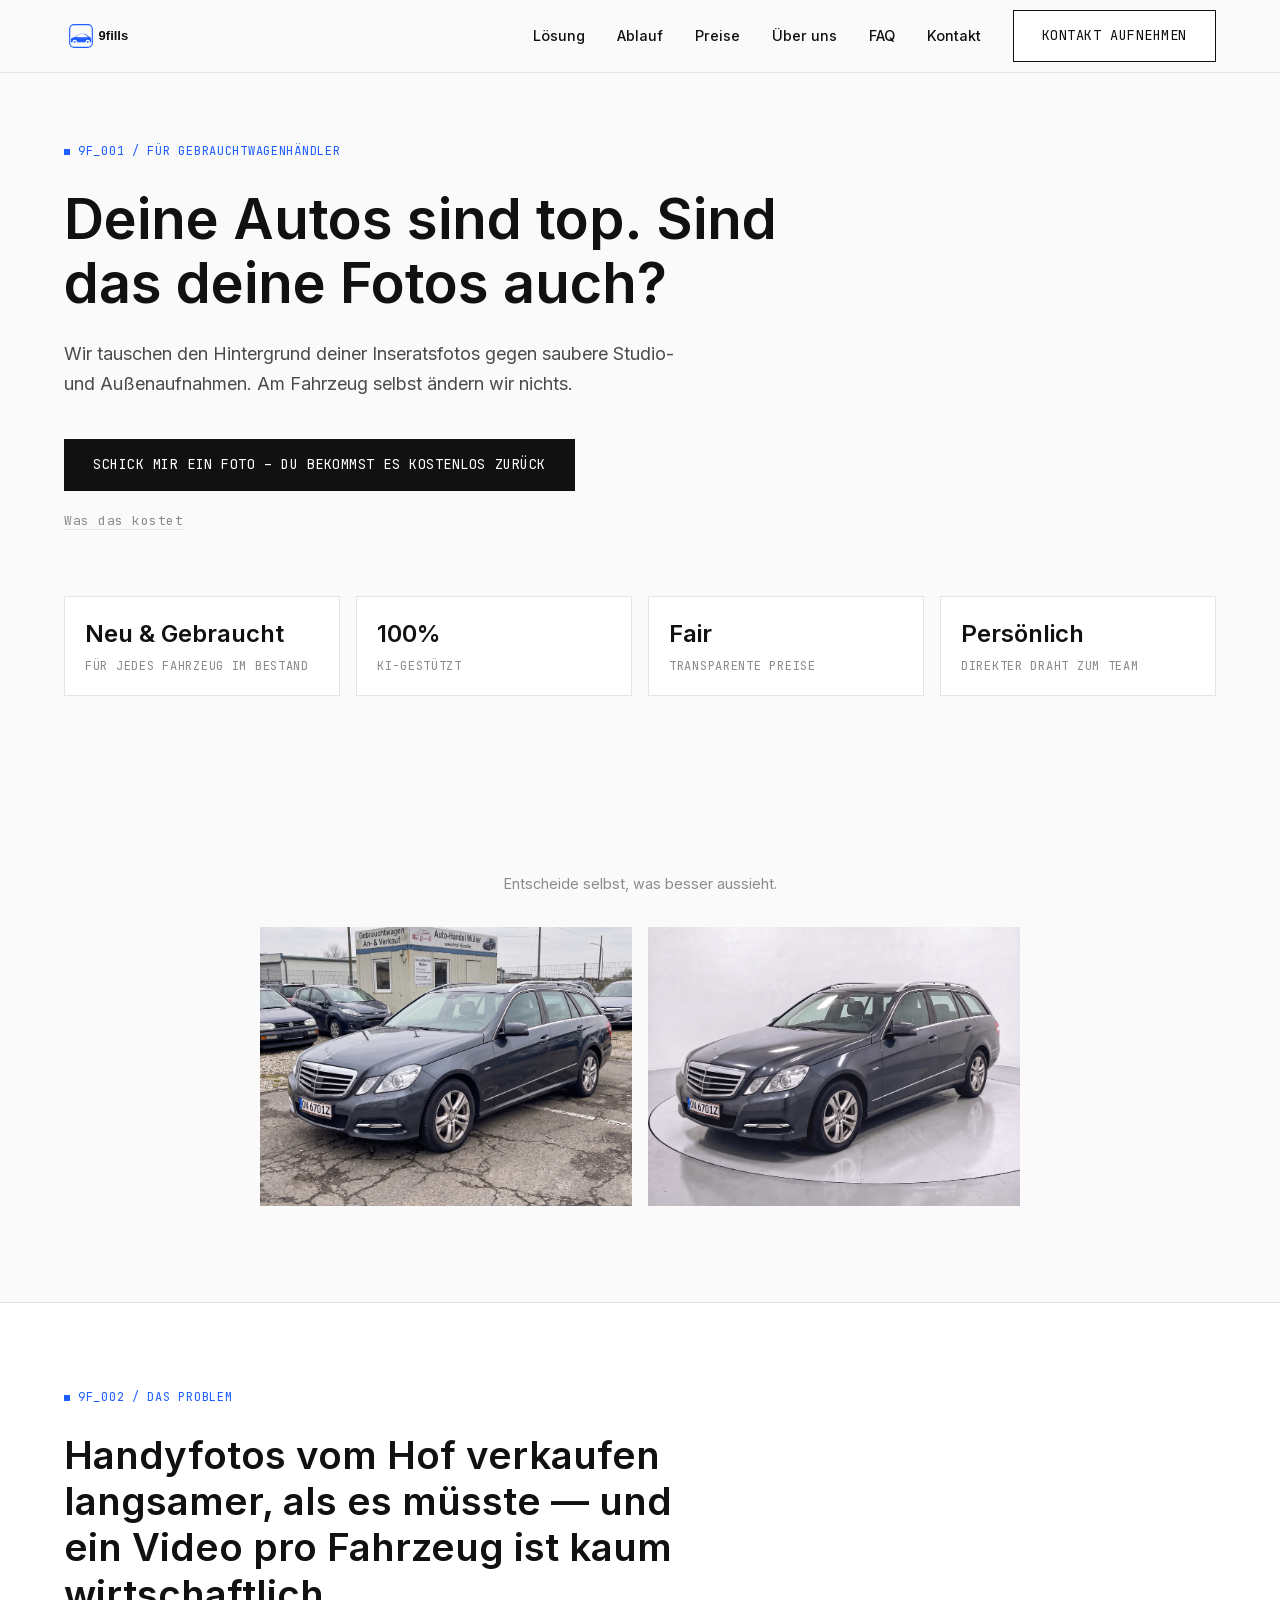
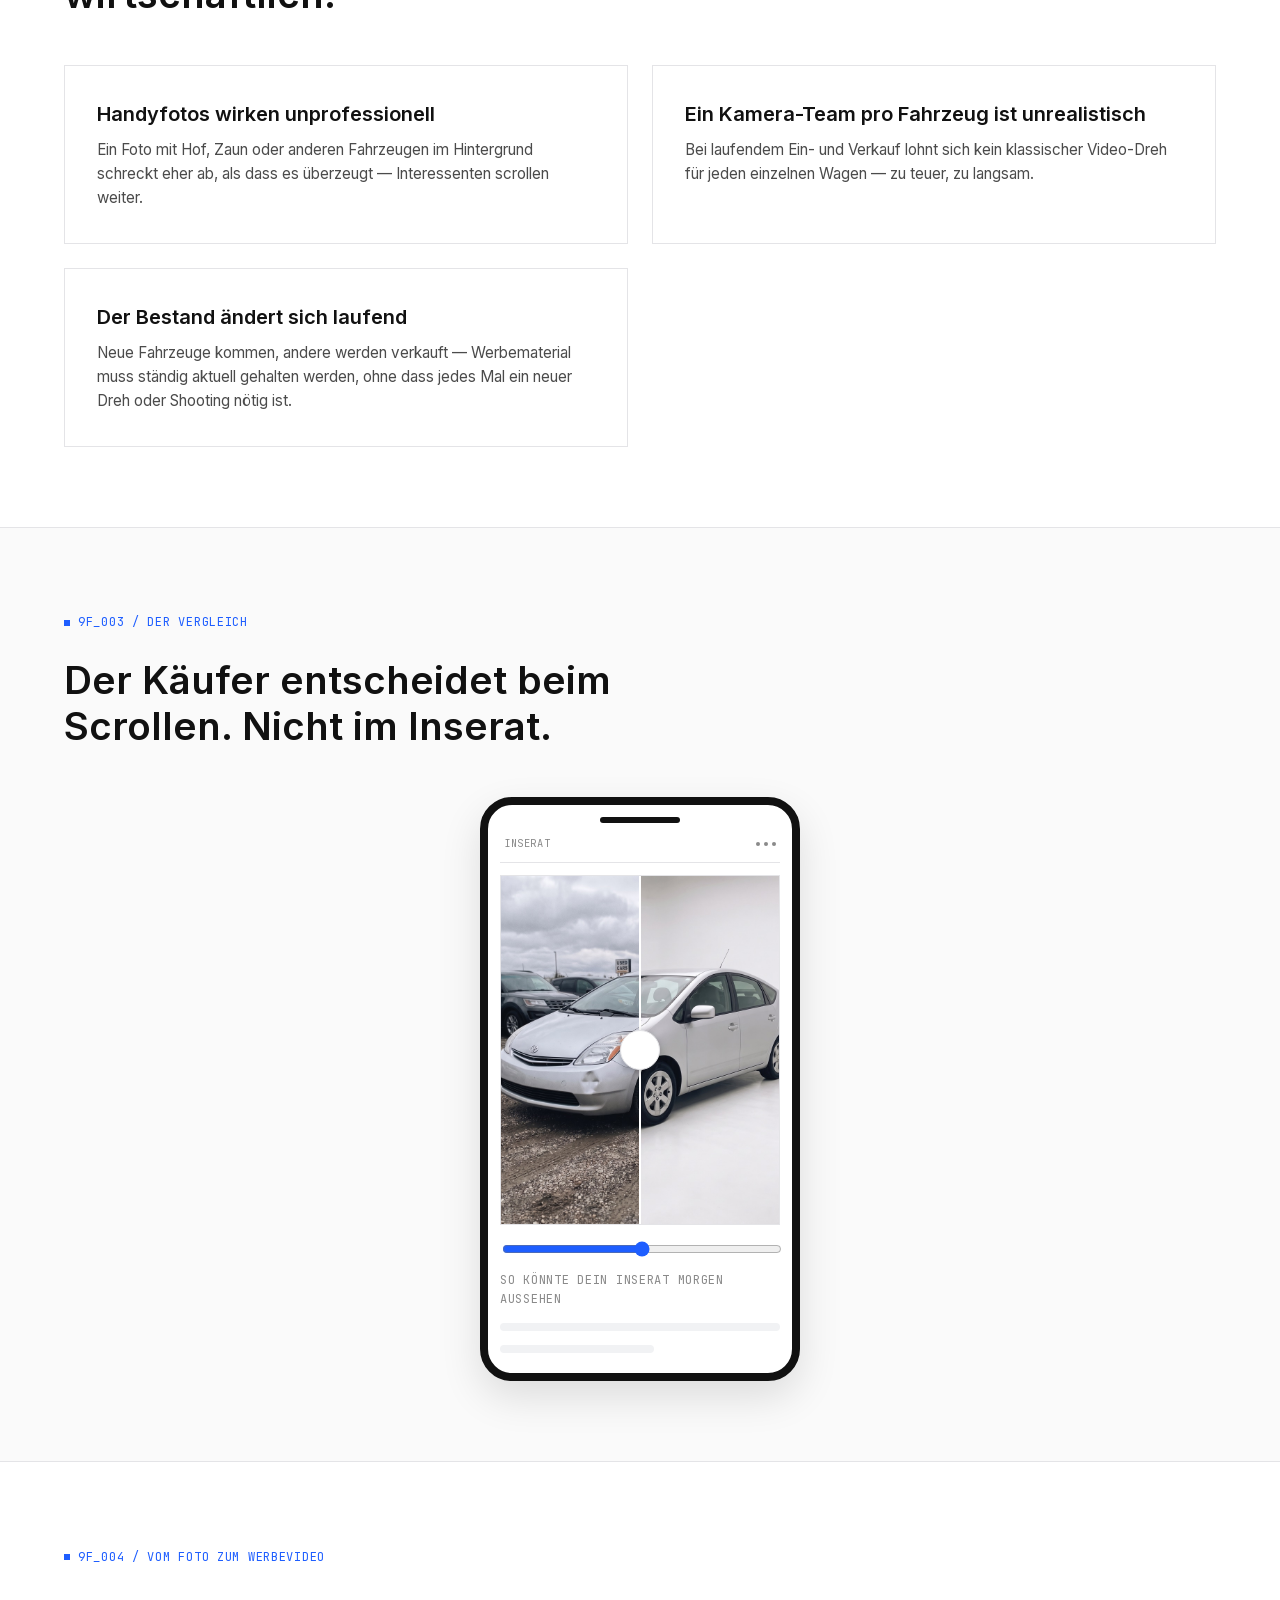
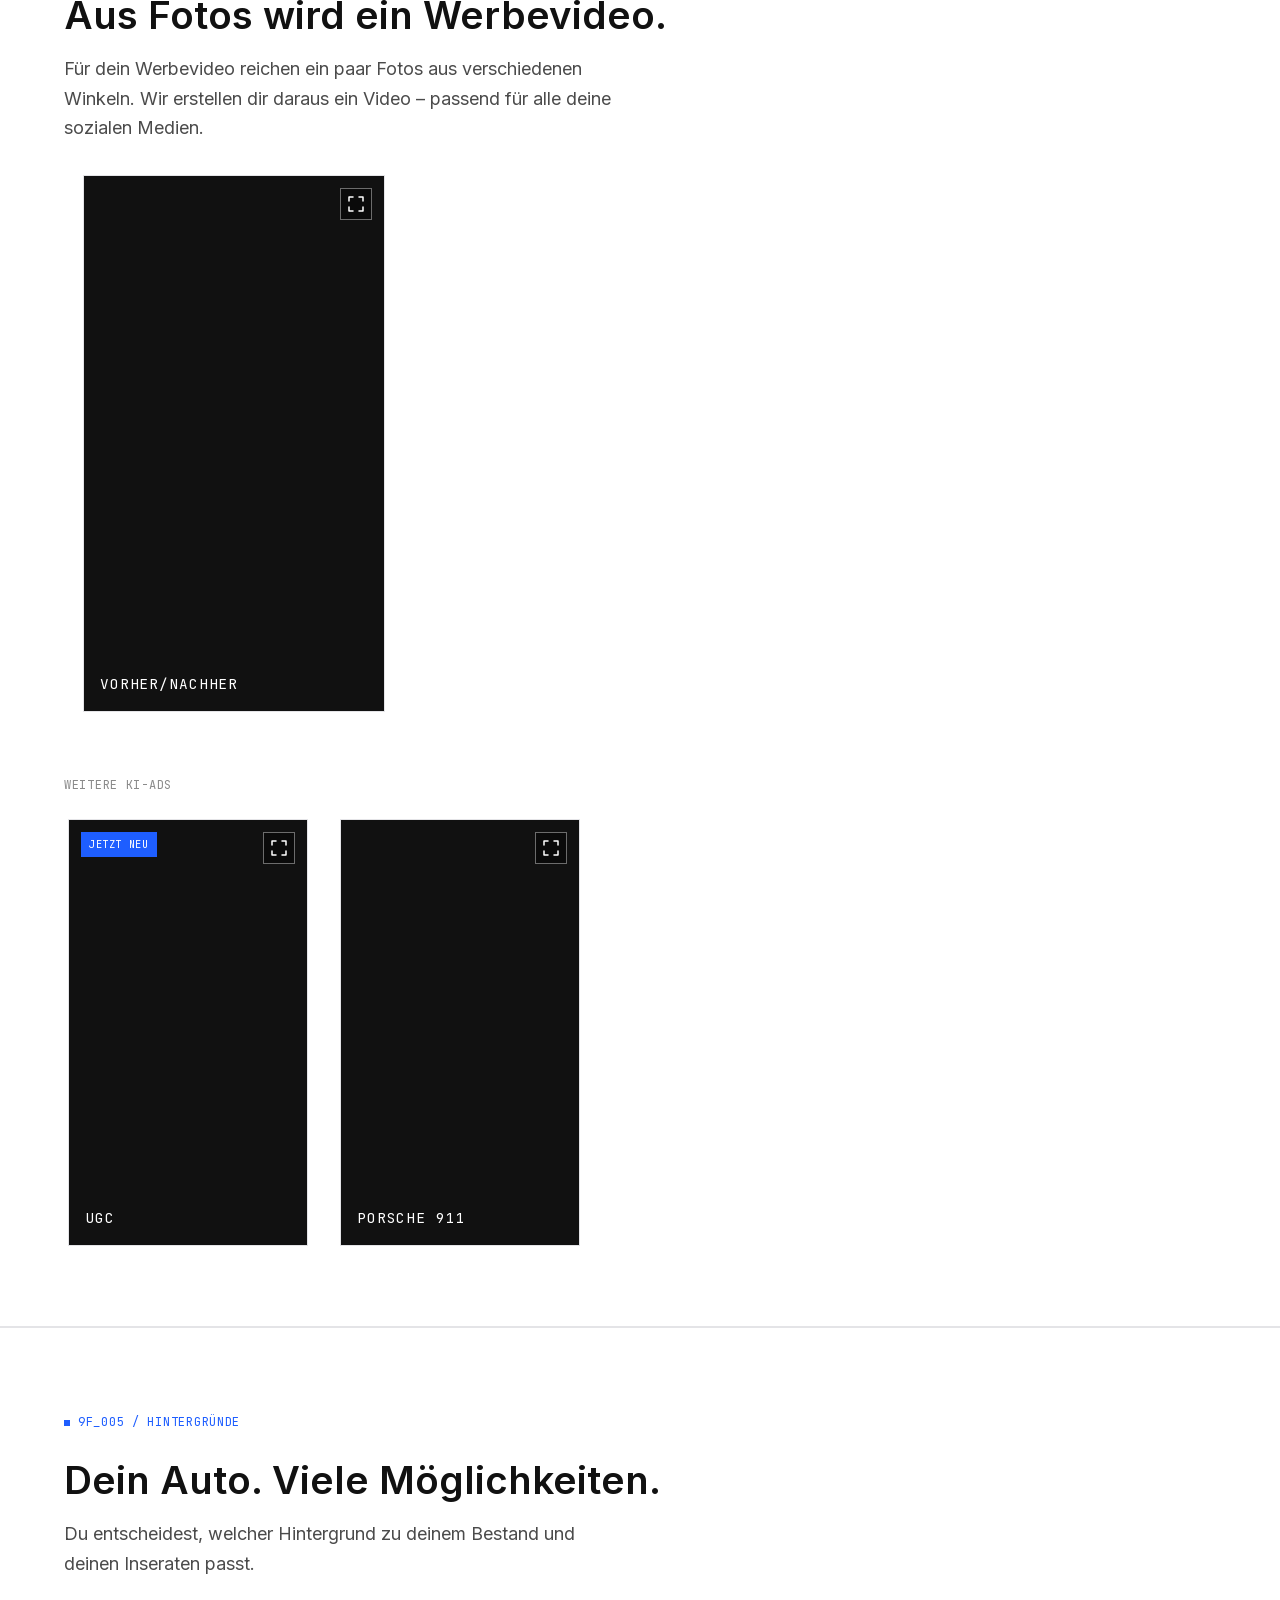
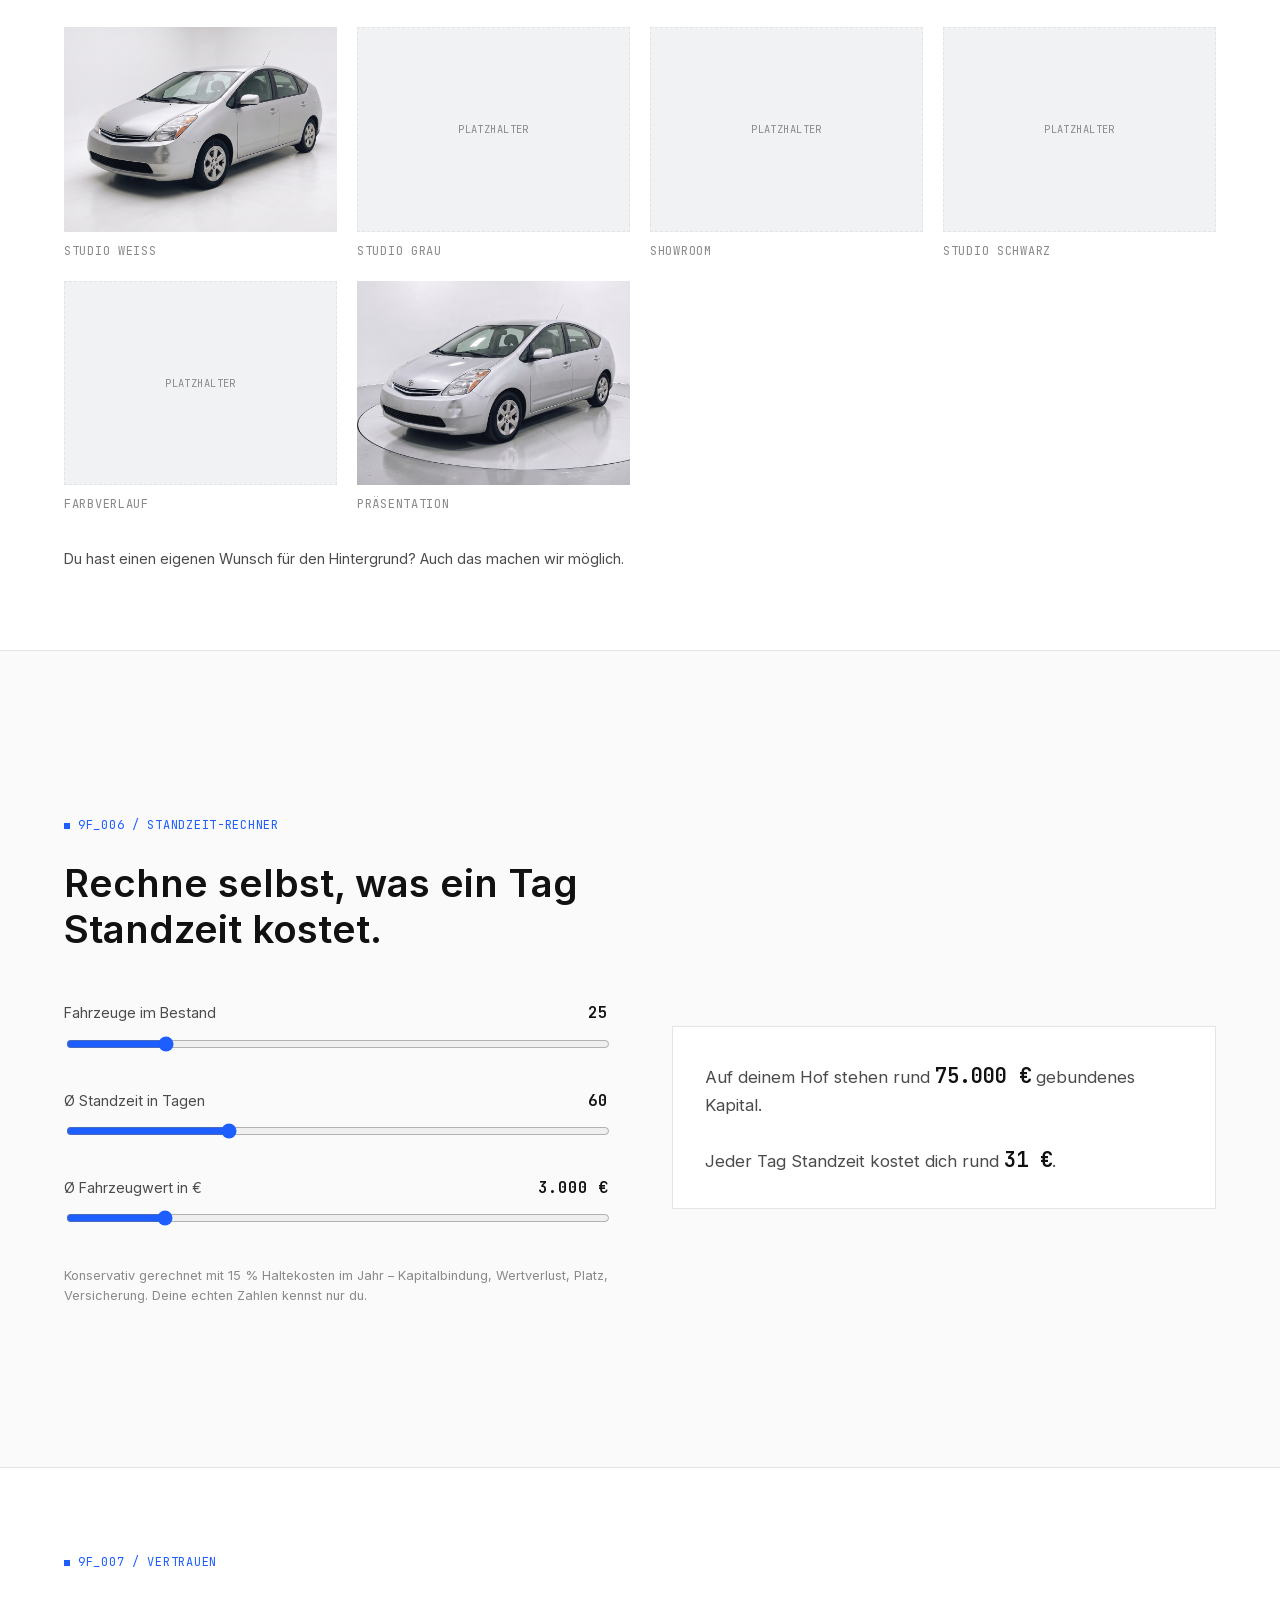
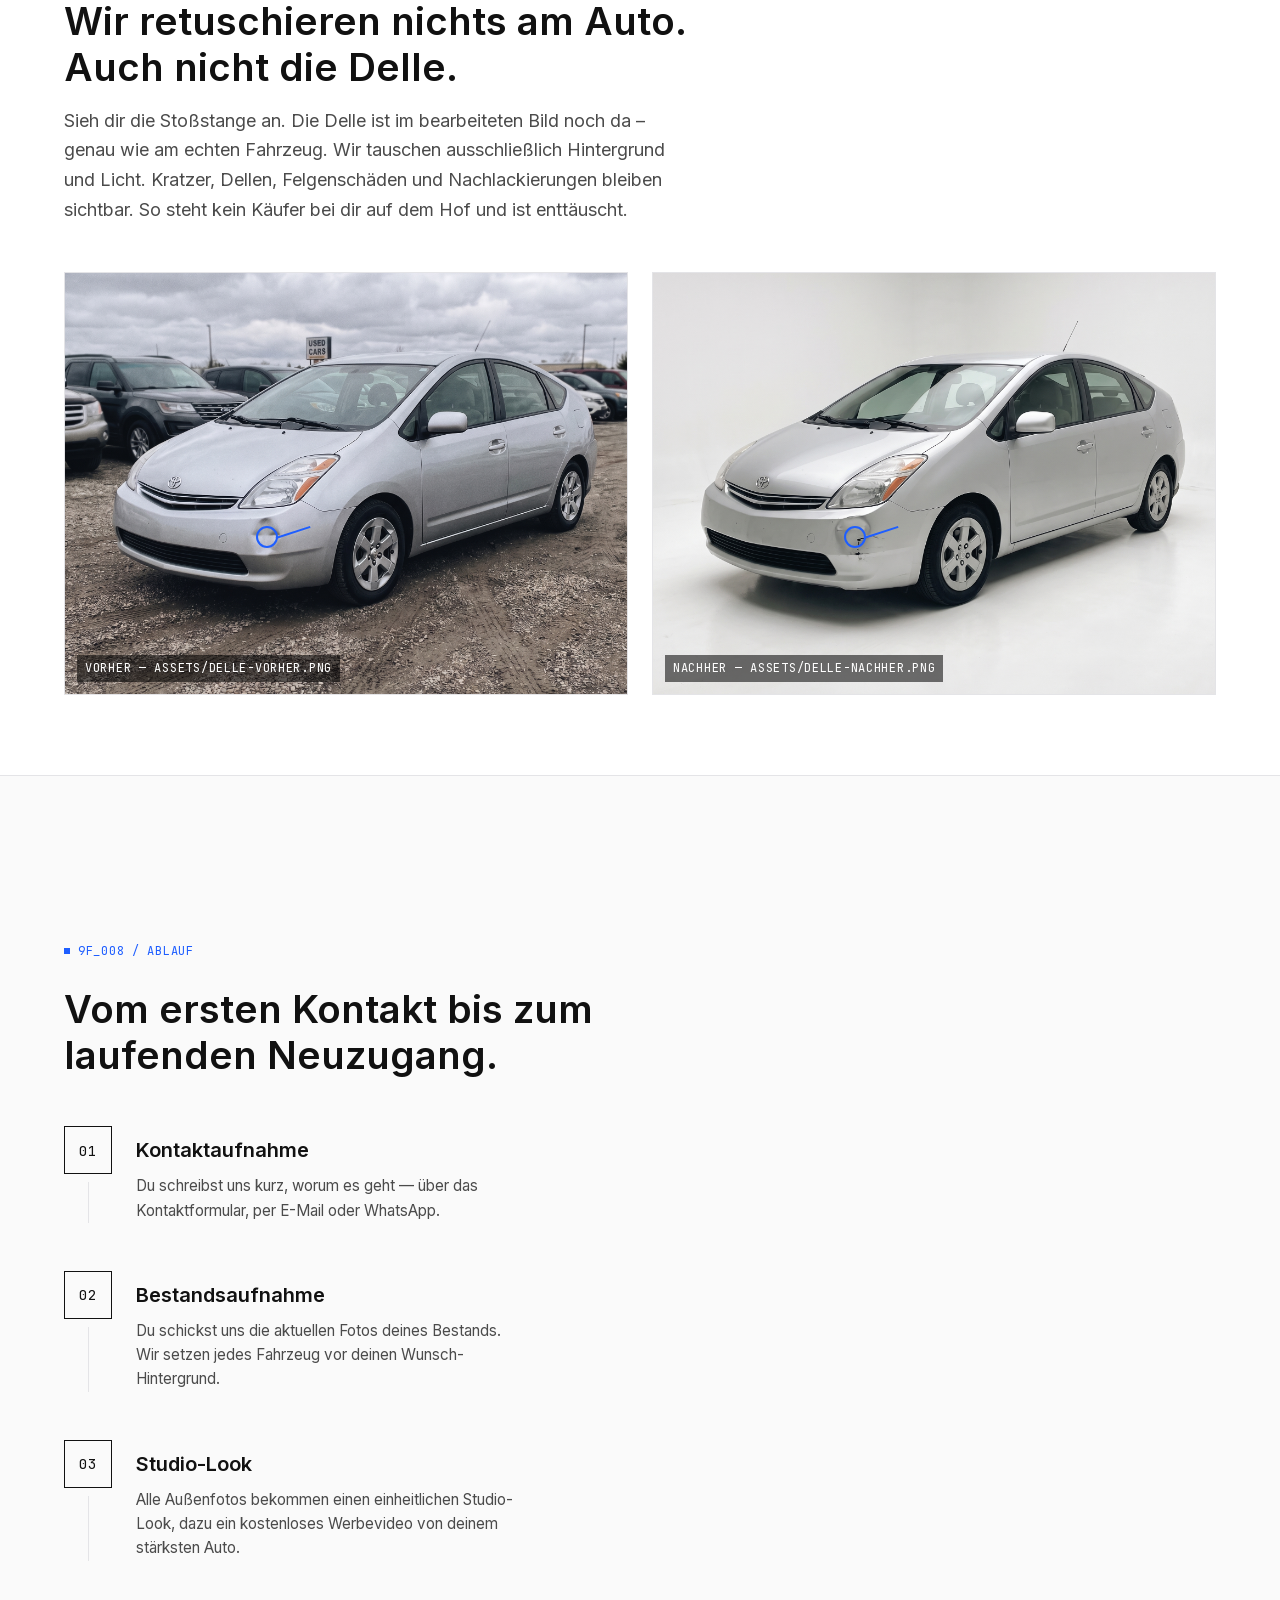
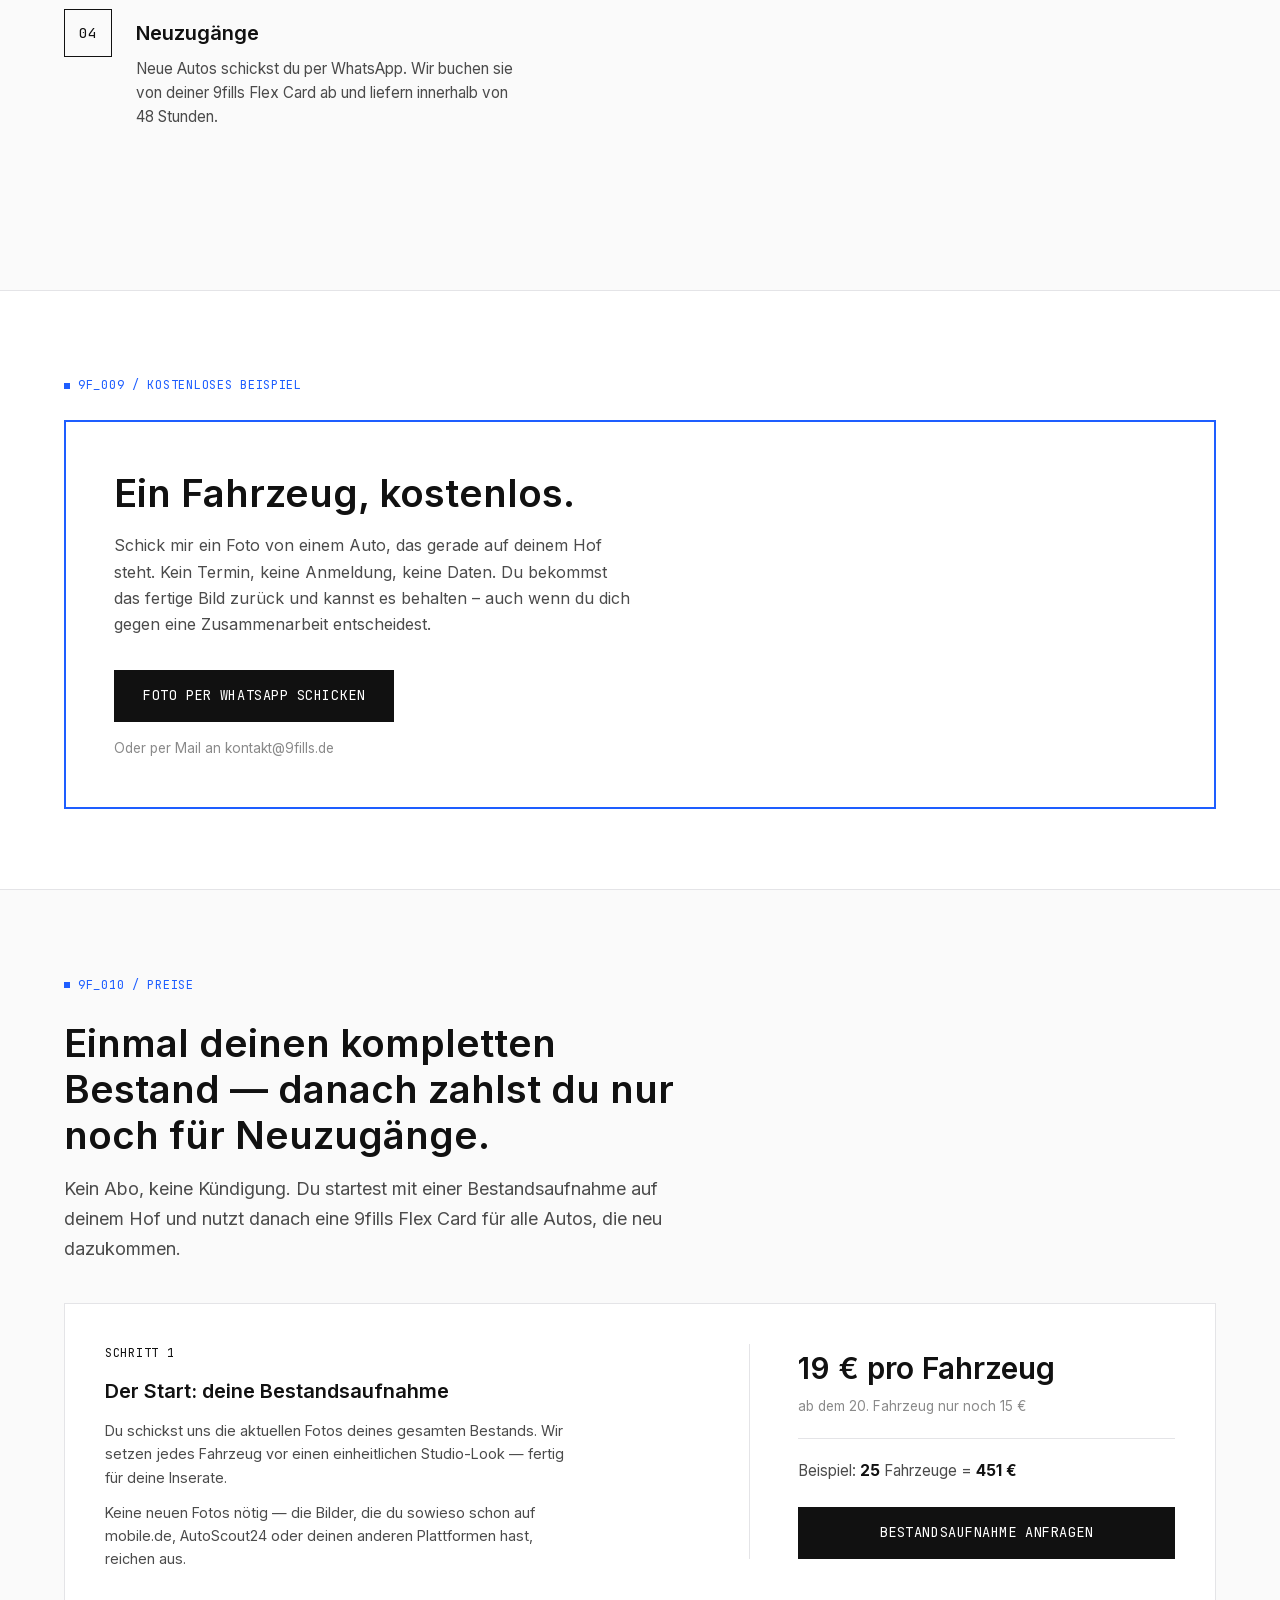
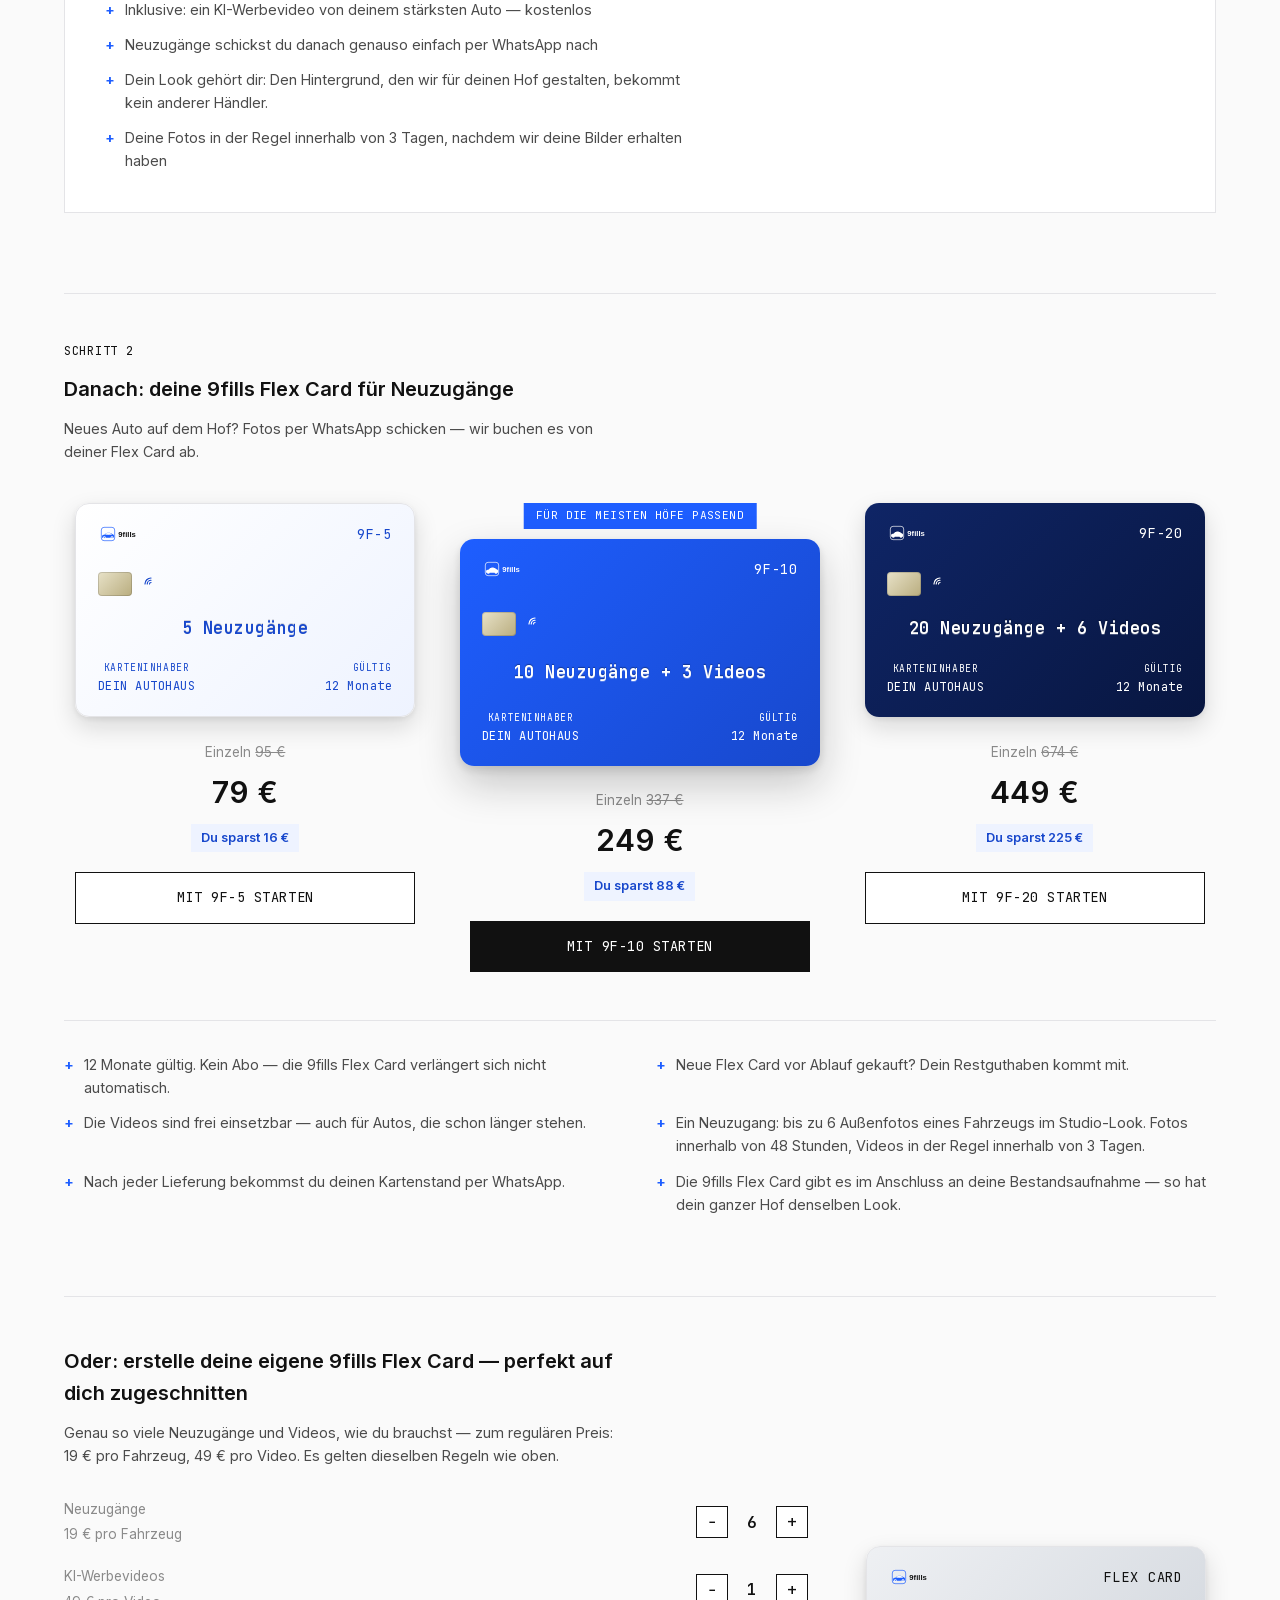
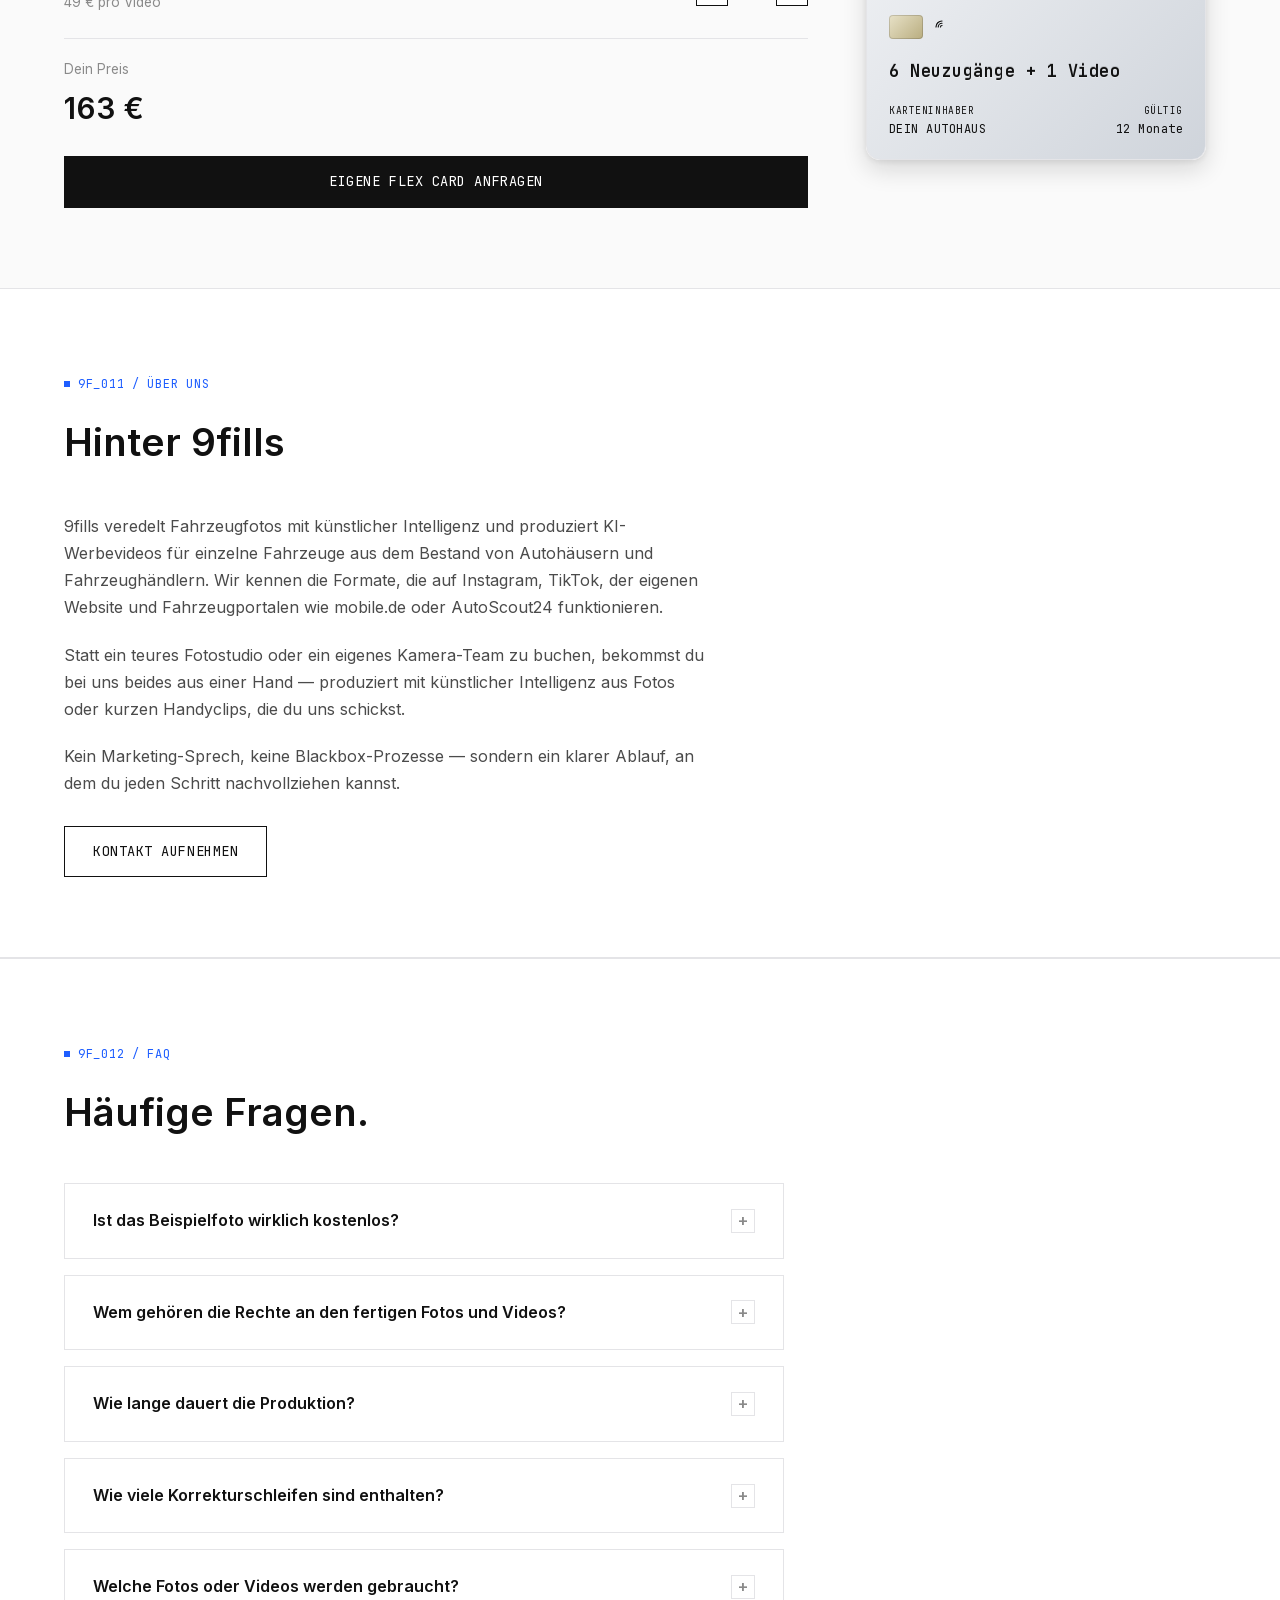
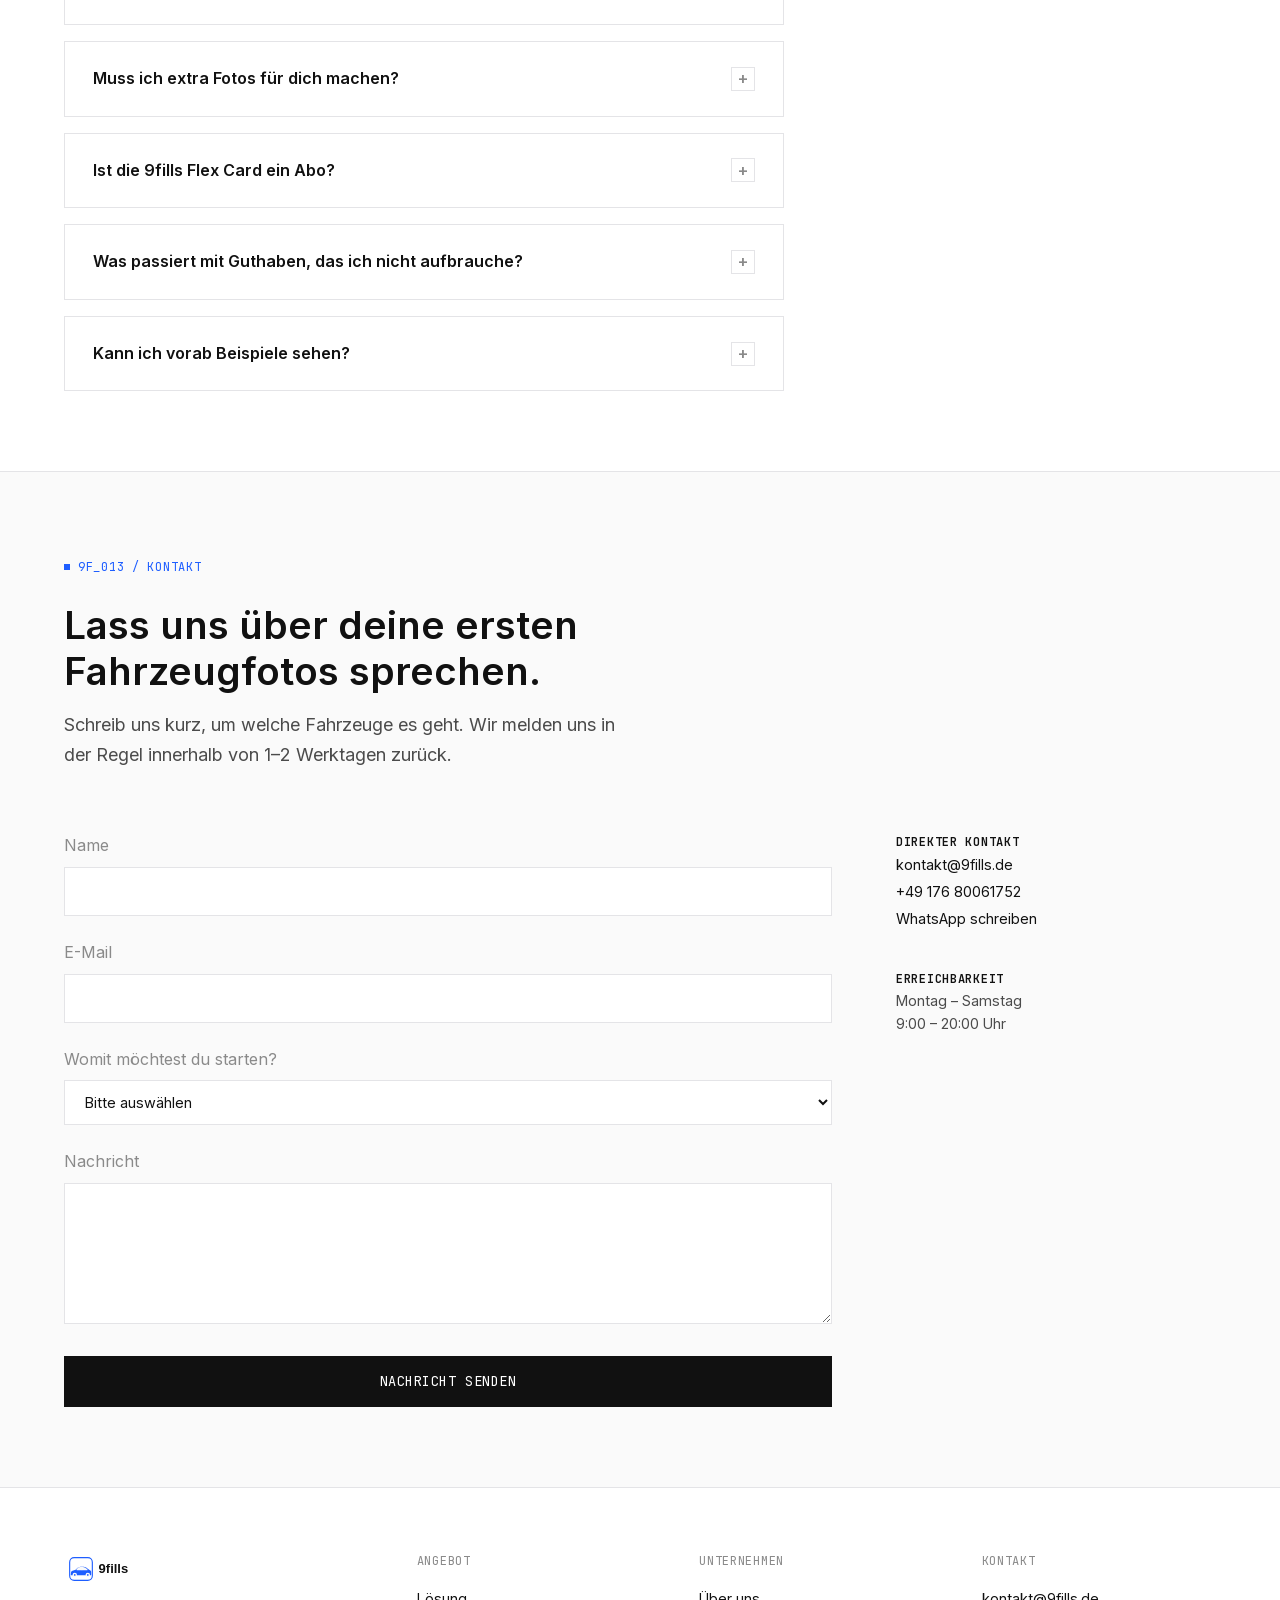
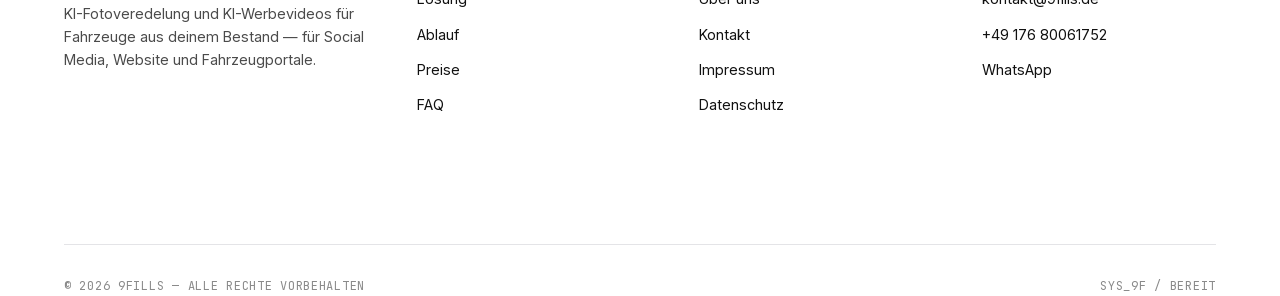
==== commit 1eade1b4: "Preise auf Flex-Card-Modell umstellen, Hero-Spruch und Feinschliff - Neue Preis-Sektion: Bestandsauf" ====
--- a/index.html
+++ b/index.html
@@ -32,7 +32,7 @@
 
 <link rel="icon" type="image/svg+xml" href="assets/9fills-favicon.svg">
 <!-- TODO: PNG-Fallback fürs Favicon ergänzen (nicht alle Clients unterstützen SVG-Favicons) -->
-<link rel="stylesheet" href="css/style.css?v=8">
+<link rel="stylesheet" href="css/style.css?v=10">
 
 <!-- Strukturierte Daten für Suchmaschinen (schema.org) -->
 <script type="application/ld+json">
@@ -92,7 +92,7 @@
   <section class="hero">
     <div class="container">
       <p class="mono-label eyebrow">9F_001 / FÜR GEBRAUCHTWAGENHÄNDLER</p>
-      <h1>Deine Autos sind gut. Deine Fotos nicht.</h1>
+      <h1>Deine Autos sind top. Sind das deine Fotos auch?</h1>
       <p class="lede">
         Wir tauschen den Hintergrund deiner Inseratsfotos gegen saubere
         Studio- und Außenaufnahmen. Am Fahrzeug selbst ändern wir nichts.
@@ -182,11 +182,10 @@
             <div class="compare-slider-handle" aria-hidden="true">
               <span class="compare-slider-handle-arrows">◂ ▸</span>
             </div>
-            <p class="compare-slider-tag compare-slider-tag--before mono-label">So steht dein Fahrzeug heute im Inserat</p>
-            <p class="compare-slider-tag compare-slider-tag--after mono-label">So könnte es morgen stehen</p>
           </div>
           <input type="range" class="compare-slider-range" min="0" max="100" value="50" aria-label="Regler bewegen, um zwischen dem Inserat heute und morgen zu wechseln">
         </div>
+        <p class="compare-slider-caption mono-label">So könnte dein Inserat morgen aussehen</p>
         <div class="phone-mockup-feed-line" aria-hidden="true"></div>
         <div class="phone-mockup-feed-line phone-mockup-feed-line--short" aria-hidden="true"></div>
       </div>
@@ -199,8 +198,9 @@
       <p class="mono-label eyebrow">9F_004 / VOM FOTO ZUM WERBEVIDEO</p>
       <h2 id="werbevideos-heading" style="margin-top:24px; max-width:640px;">Aus Fotos wird ein Werbevideo.</h2>
       <p class="lede" style="margin-top:16px; max-width:560px;">
-        Für dein stärkstes Fahrzeug reicht ein kurzer Handyclip, um daraus
-        ein fertiges Werbevideo zu machen.
+        Für dein Werbevideo reichen ein paar Fotos aus verschiedenen
+        Winkeln. Wir erstellen dir daraus ein Video – passend für alle
+        deine sozialen Medien.
       </p>
 
       <div class="placeholder-grid placeholder-grid--videos" style="margin-top:32px;">
@@ -325,10 +325,6 @@
           <p class="calc-output-line">Jeder Tag Standzeit kostet dich rund
             <span class="calc-output-value" id="calc-tageskosten">0 €</span>.
           </p>
-          <p class="calc-output-line">169 € entsprechen etwa
-            <span class="calc-output-value" id="calc-monatstage">0 Tagen</span>
-            Standzeit.
-          </p>
         </div>
       </div>
 
@@ -345,8 +341,8 @@
       <p class="mono-label eyebrow">9F_007 / VERTRAUEN</p>
       <h2 id="delle-heading" style="margin-top:24px; max-width:640px;">Wir retuschieren nichts am Auto. Auch nicht die Delle.</h2>
       <p class="lede" style="margin-top:16px; max-width:620px;">
-        Sieh dir die Beifahrertür an. Die Delle ist im bearbeiteten Bild
-        noch da – genau wie am echten Fahrzeug. Wir tauschen ausschließlich
+        Sieh dir die Stoßstange an. Die Delle ist im bearbeiteten Bild noch
+        da – genau wie am echten Fahrzeug. Wir tauschen ausschließlich
         Hintergrund und Licht. Kratzer, Dellen, Felgenschäden und
         Nachlackierungen bleiben sichtbar. So steht kein Käufer bei dir auf
         dem Hof und ist enttäuscht.
@@ -354,15 +350,14 @@
 
       <div class="delle-grid">
         <div class="delle-slot">
-          <img class="delle-img" src="assets/delle-vorher.jpg" alt="Vorher: Fahrzeug mit sichtbarer Delle an der Beifahrertür, unbearbeitet" loading="lazy" onerror="this.classList.add('is-missing')">
-          <!-- Marker zeigt grob auf die Delle — Position bei echten Fotos ggf. anpassen -->
+          <img class="delle-img" src="assets/delle-vorher.png" alt="Vorher: Fahrzeug mit sichtbarer Delle in der Stoßstange, auf dem Gebrauchtwagenhof" loading="lazy" onerror="this.classList.add('is-missing')">
           <span class="delle-marker" aria-hidden="true"></span>
-          <p class="mono-label delle-caption">Vorher — assets/delle-vorher.jpg</p>
+          <p class="mono-label delle-caption">Vorher — assets/delle-vorher.png</p>
         </div>
         <div class="delle-slot">
-          <img class="delle-img" src="assets/delle-nachher.jpg" alt="Nachher: gleiches Fahrzeug, Studio-Hintergrund, Delle weiterhin sichtbar" loading="lazy" onerror="this.classList.add('is-missing')">
+          <img class="delle-img" src="assets/delle-nachher.png" alt="Nachher: gleiches Fahrzeug, Studio-Hintergrund, Delle in der Stoßstange weiterhin sichtbar" loading="lazy" onerror="this.classList.add('is-missing')">
           <span class="delle-marker" aria-hidden="true"></span>
-          <p class="mono-label delle-caption">Nachher — assets/delle-nachher.jpg</p>
+          <p class="mono-label delle-caption">Nachher — assets/delle-nachher.png</p>
         </div>
       </div>
     </div>
@@ -372,7 +367,7 @@
   <section class="section" id="ablauf" aria-labelledby="ablauf-heading">
     <div class="container section">
       <p class="mono-label eyebrow">9F_008 / ABLAUF</p>
-      <h2 id="ablauf-heading" style="margin-top:24px; max-width:640px;">So kommen deine Autos zu neuen Fotos.</h2>
+      <h2 id="ablauf-heading" style="margin-top:24px; max-width:640px;">Vom ersten Kontakt bis zum laufenden Neuzugang.</h2>
 
       <div class="process-list">
         <div class="process-step">
@@ -381,8 +376,8 @@
             <span class="process-step-line" aria-hidden="true"></span>
           </div>
           <div class="process-step-body">
-            <h3>Fotos schicken</h3>
-            <p>Du schickst mir Fotos deiner Fahrzeuge. Handyqualität reicht.</p>
+            <h3>Kontaktaufnahme</h3>
+            <p>Du schreibst uns kurz, worum es geht — über das Kontaktformular, per E-Mail oder WhatsApp.</p>
           </div>
         </div>
         <div class="process-step">
@@ -391,17 +386,27 @@
             <span class="process-step-line" aria-hidden="true"></span>
           </div>
           <div class="process-step-body">
-            <h3>Bilder zurückbekommen</h3>
-            <p>Du bekommst die fertigen Bilder zurück, in der Regel innerhalb von 48 Stunden.</p>
+            <h3>Bestandsaufnahme</h3>
+            <p>Du schickst uns die aktuellen Fotos deines Bestands. Wir setzen jedes Fahrzeug vor deinen Wunsch-Hintergrund.</p>
           </div>
         </div>
         <div class="process-step">
           <div class="process-step-marker">
             <span class="process-step-number">03</span>
+            <span class="process-step-line" aria-hidden="true"></span>
           </div>
           <div class="process-step-body">
-            <h3>Ins Inserat laden</h3>
-            <p>Du lädst sie ins Inserat. Fertig.</p>
+            <h3>Studio-Look</h3>
+            <p>Alle Außenfotos bekommen einen einheitlichen Studio-Look, dazu ein kostenloses Werbevideo von deinem stärksten Auto.</p>
+          </div>
+        </div>
+        <div class="process-step">
+          <div class="process-step-marker">
+            <span class="process-step-number">04</span>
+          </div>
+          <div class="process-step-body">
+            <h3>Neuzugänge</h3>
+            <p>Neue Autos schickst du per WhatsApp. Wir buchen sie von deiner 9fills Flex Card ab und liefern innerhalb von 48 Stunden.</p>
           </div>
         </div>
       </div>
@@ -435,93 +440,252 @@
   <section class="section" id="preise" aria-labelledby="preise-heading">
     <div class="container">
       <p class="mono-label eyebrow">9F_010 / PREISE</p>
-      <h2 id="preise-heading" style="margin-top:24px; max-width:640px;">Was das kostet.</h2>
-
-      <div class="price-block price-block--onetime">
-        <p class="mono-label">9F_P0</p>
-        <h3>Einmal: dein Bestand.</h3>
-        <p class="pricing-desc" style="max-width:520px;">
-          Jedes Fahrzeug, das heute auf deinem Hof steht, bekommt einmal
-          saubere Bilder. Das ist die größte Arbeit und passiert nur ein
-          einziges Mal.
+      <h2 id="preise-heading" style="margin-top:24px; max-width:640px;">Einmal deinen kompletten Bestand — danach zahlst du nur noch für Neuzugänge.</h2>
+      <p class="lede" style="margin-top:16px; max-width:620px;">
+        Kein Abo, keine Kündigung. Du startest mit einer Bestandsaufnahme
+        auf deinem Hof und nutzt danach eine 9fills Flex Card für alle
+        Autos, die neu dazukommen.
+      </p>
+
+      <!-- Schritt 1: Bestandsaufnahme -->
+      <div class="price-step1">
+        <div class="price-step1-main">
+          <p class="mono-label">Schritt 1</p>
+          <h3 style="margin-top:12px;">Der Start: deine Bestandsaufnahme</h3>
+          <p class="pricing-desc" style="margin-top:12px; max-width:460px;">
+            Du schickst uns die aktuellen Fotos deines gesamten Bestands.
+            Wir setzen jedes Fahrzeug vor einen einheitlichen
+            Studio-Look — fertig für deine Inserate.
+          </p>
+          <p class="pricing-desc" style="margin-top:12px; max-width:460px;">
+            Keine neuen Fotos nötig — die Bilder, die du sowieso schon auf
+            mobile.de, AutoScout24 oder deinen anderen Plattformen hast,
+            reichen aus.
+          </p>
+          <ul class="pricing-features" style="margin-top:28px;">
+            <li>Inklusive: ein KI-Werbevideo von deinem stärksten Auto — kostenlos</li>
+            <li>Neuzugänge schickst du danach genauso einfach per WhatsApp nach</li>
+            <li>Dein Look gehört dir: Den Hintergrund, den wir für deinen Hof gestalten, bekommt kein anderer Händler.</li>
+            <li>Deine Fotos in der Regel innerhalb von 3 Tagen, nachdem wir deine Bilder erhalten haben</li>
+          </ul>
+        </div>
+        <div class="price-step1-aside">
+          <div class="pricing-price">
+            <span class="amount">19 € pro Fahrzeug</span>
+          </div>
+          <p class="pricing-videos-hint">ab dem 20. Fahrzeug nur noch 15 €</p>
+          <p class="price-example-line">Beispiel: <strong id="bestand-beispiel-count">25</strong> Fahrzeuge = <strong id="bestand-beispiel-total">451 €</strong></p>
+          <a href="#kontakt" class="btn btn-primary btn-block" style="margin-top:24px;" data-preis-cta="bestandsaufnahme">Bestandsaufnahme anfragen</a>
+        </div>
+      </div>
+
+      <!-- Schritt 2: 9fills Flex Card für Neuzugänge -->
+      <div class="price-step2">
+        <p class="mono-label">Schritt 2</p>
+        <h3 style="margin-top:12px; max-width:560px;">Danach: deine 9fills Flex Card für Neuzugänge</h3>
+        <p class="pricing-desc" style="margin-top:12px; max-width:560px;">
+          Neues Auto auf dem Hof? Fotos per WhatsApp schicken — wir buchen
+          es von deiner Flex Card ab.
         </p>
-        <div class="pricing-price" style="margin-top:24px;">
-          <span class="amount">19 € pro Fahrzeug</span>
-        </div>
-        <p class="pricing-videos-hint">ab 20 Fahrzeugen 15 €</p>
-        <p class="price-live-line">Bei <strong id="bestand-summe-count">25</strong> Fahrzeugen: <strong id="bestand-summe-total">375 €</strong> einmalig.</p>
-      </div>
-
-      <div style="margin-top:64px;">
-        <p class="mono-label" style="color:var(--color-ink-faint);">DANACH: NUR NOCH DIE NEUZUGÄNGE</p>
-        <h3 style="margin-top:16px; max-width:560px;">Danach: nur noch die Neuzugänge.</h3>
+
+        <div class="card-grid">
+          <!-- 9F-5 -->
+          <div class="card-column">
+            <div class="bank-card bank-card--pearl" id="karte-5" data-card="5" aria-label="9F-5: 5 Neuzugänge, 12 Monate gültig">
+              <div class="bank-card-shine" aria-hidden="true"></div>
+              <div class="bank-card-top">
+                <img class="bank-card-logo" src="assets/9fills-logo-combined-inter.svg" alt="" aria-hidden="true">
+                <span class="bank-card-name">9F-5</span>
+              </div>
+              <div class="bank-card-chip-row">
+                <span class="bank-card-chip" aria-hidden="true"></span>
+                <svg class="bank-card-contactless" viewBox="0 0 24 24" aria-hidden="true" focusable="false">
+                  <path d="M4 12a8 8 0 0 1 8-8" stroke="currentColor" stroke-width="1.6" fill="none" stroke-linecap="round"/>
+                  <path d="M7 12a5 5 0 0 1 5-5" stroke="currentColor" stroke-width="1.6" fill="none" stroke-linecap="round"/>
+                  <path d="M10 12a2 2 0 0 1 2-2" stroke="currentColor" stroke-width="1.6" fill="none" stroke-linecap="round"/>
+                </svg>
+              </div>
+              <p class="bank-card-content">5 Neuzugänge</p>
+              <div class="bank-card-bottom">
+                <div>
+                  <span class="bank-card-label">Karteninhaber</span>
+                  <span class="bank-card-value">DEIN AUTOHAUS</span>
+                </div>
+                <div>
+                  <span class="bank-card-label">Gültig</span>
+                  <span class="bank-card-value">12 Monate</span>
+                </div>
+              </div>
+            </div>
+            <div class="card-details">
+              <p class="card-regular-price"><span>Einzeln</span> <s>95 €</s><span class="sr-only"> regulär</span></p>
+              <p class="card-price">79 €</p>
+              <p class="card-savings">Du sparst 16 €</p>
+              <a href="#kontakt" class="btn btn-block" data-preis-cta="karte-5">Mit 9F-5 starten</a>
+            </div>
+          </div>
+
+          <!-- 9F-10 (Hauptkarte) -->
+          <div class="card-column card-column--highlighted">
+            <span class="card-badge">Für die meisten Höfe passend</span>
+            <div class="bank-card bank-card--brand bank-card--featured" id="karte-10" data-card="10" aria-label="9F-10: 10 Neuzugänge und 3 KI-Werbevideos, 12 Monate gültig">
+              <div class="bank-card-shine" aria-hidden="true"></div>
+              <div class="bank-card-top">
+                <img class="bank-card-logo" src="assets/9fills-logo-combined-inter.svg" alt="" aria-hidden="true">
+                <span class="bank-card-name">9F-10</span>
+              </div>
+              <div class="bank-card-chip-row">
+                <span class="bank-card-chip" aria-hidden="true"></span>
+                <svg class="bank-card-contactless" viewBox="0 0 24 24" aria-hidden="true" focusable="false">
+                  <path d="M4 12a8 8 0 0 1 8-8" stroke="currentColor" stroke-width="1.6" fill="none" stroke-linecap="round"/>
+                  <path d="M7 12a5 5 0 0 1 5-5" stroke="currentColor" stroke-width="1.6" fill="none" stroke-linecap="round"/>
+                  <path d="M10 12a2 2 0 0 1 2-2" stroke="currentColor" stroke-width="1.6" fill="none" stroke-linecap="round"/>
+                </svg>
+              </div>
+              <p class="bank-card-content">10 Neuzugänge + 3 Videos</p>
+              <div class="bank-card-bottom">
+                <div>
+                  <span class="bank-card-label">Karteninhaber</span>
+                  <span class="bank-card-value">DEIN AUTOHAUS</span>
+                </div>
+                <div>
+                  <span class="bank-card-label">Gültig</span>
+                  <span class="bank-card-value">12 Monate</span>
+                </div>
+              </div>
+            </div>
+            <div class="card-details">
+              <p class="card-regular-price"><span>Einzeln</span> <s>337 €</s><span class="sr-only"> regulär</span></p>
+              <p class="card-price">249 €</p>
+              <p class="card-savings">Du sparst 88 €</p>
+              <a href="#kontakt" class="btn btn-primary btn-block" data-preis-cta="karte-10">Mit 9F-10 starten</a>
+            </div>
+          </div>
+
+          <!-- 9F-20 -->
+          <div class="card-column">
+            <div class="bank-card bank-card--night" id="karte-20" data-card="20" aria-label="9F-20: 20 Neuzugänge und 6 KI-Werbevideos, 12 Monate gültig">
+              <div class="bank-card-shine" aria-hidden="true"></div>
+              <div class="bank-card-top">
+                <img class="bank-card-logo" src="assets/9fills-logo-combined-inter.svg" alt="" aria-hidden="true">
+                <span class="bank-card-name">9F-20</span>
+              </div>
+              <div class="bank-card-chip-row">
+                <span class="bank-card-chip" aria-hidden="true"></span>
+                <svg class="bank-card-contactless" viewBox="0 0 24 24" aria-hidden="true" focusable="false">
+                  <path d="M4 12a8 8 0 0 1 8-8" stroke="currentColor" stroke-width="1.6" fill="none" stroke-linecap="round"/>
+                  <path d="M7 12a5 5 0 0 1 5-5" stroke="currentColor" stroke-width="1.6" fill="none" stroke-linecap="round"/>
+                  <path d="M10 12a2 2 0 0 1 2-2" stroke="currentColor" stroke-width="1.6" fill="none" stroke-linecap="round"/>
+                </svg>
+              </div>
+              <p class="bank-card-content">20 Neuzugänge + 6 Videos</p>
+              <div class="bank-card-bottom">
+                <div>
+                  <span class="bank-card-label">Karteninhaber</span>
+                  <span class="bank-card-value">DEIN AUTOHAUS</span>
+                </div>
+                <div>
+                  <span class="bank-card-label">Gültig</span>
+                  <span class="bank-card-value">12 Monate</span>
+                </div>
+              </div>
+            </div>
+            <div class="card-details">
+              <p class="card-regular-price"><span>Einzeln</span> <s>674 €</s><span class="sr-only"> regulär</span></p>
+              <p class="card-price">449 €</p>
+              <p class="card-savings">Du sparst 225 €</p>
+              <a href="#kontakt" class="btn btn-block" data-preis-cta="karte-20">Mit 9F-20 starten</a>
+            </div>
+          </div>
+        </div>
+
+        <div class="card-rules">
+          <ul>
+            <li>12 Monate gültig. Kein Abo — die 9fills Flex Card verlängert sich nicht automatisch.</li>
+            <li>Neue Flex Card vor Ablauf gekauft? Dein Restguthaben kommt mit.</li>
+            <li>Die Videos sind frei einsetzbar — auch für Autos, die schon länger stehen.</li>
+            <li>Ein Neuzugang: bis zu 6 Außenfotos eines Fahrzeugs im Studio-Look. Fotos innerhalb von 48 Stunden, Videos in der Regel innerhalb von 3 Tagen.</li>
+            <li>Nach jeder Lieferung bekommst du deinen Kartenstand per WhatsApp.</li>
+            <li>Die 9fills Flex Card gibt es im Anschluss an deine Bestandsaufnahme — so hat dein ganzer Hof denselben Look.</li>
+          </ul>
+        </div>
+      </div>
+
+      <!-- Schritt 3: Eigene 9fills Flex Card -->
+      <div class="price-step3">
+        <h3 style="max-width:560px;">Oder: erstelle deine eigene 9fills Flex Card — perfekt auf dich zugeschnitten</h3>
         <p class="pricing-desc" style="margin-top:12px; max-width:560px;">
-          Verkaufte Autos brauchen keine Bilder mehr. Deswegen zahlst du ab
-          dem zweiten Monat nur noch für das, was neu auf den Hof kommt.
+          Genau so viele Neuzugänge und Videos, wie du brauchst — zum
+          regulären Preis: 19 € pro Fahrzeug, 49 € pro Video. Es gelten
+          dieselben Regeln wie oben.
         </p>
-      </div>
-
-      <div class="pricing-grid" style="margin-top:32px;">
-        <div class="pricing-card">
-          <p class="mono-label">9F_P1</p>
-          <h3>Zugänge</h3>
-          <div class="pricing-price">
-            <span class="amount">169 € / Monat</span>
-          </div>
-          <ul class="pricing-features">
-            <li>Alle Fahrzeuge, die neu auf deinen Hof kommen</li>
-            <li>Du schickst die Fotos, wenn das Auto da ist</li>
-            <li>2 KI-Werbevideos im Monat für deine stärksten Fahrzeuge</li>
-          </ul>
-          <a href="#kontakt" class="btn btn-block">Anfragen</a>
-        </div>
-
-        <div class="pricing-card pricing-card--highlighted">
-          <span class="mono-label pricing-badge">Für die meisten Höfe passend</span>
-          <p class="mono-label">9F_P2</p>
-          <h3>Zugänge + Ads</h3>
-          <div class="pricing-price">
-            <span class="amount">299 € / Monat</span>
-          </div>
-          <ul class="pricing-features">
-            <li>Alle Fahrzeuge, die neu auf deinen Hof kommen</li>
-            <li>4 KI-Werbevideos im Monat</li>
-            <li>Empfehlung, wo die Videos laufen sollten</li>
-          </ul>
-          <a href="#kontakt" class="btn btn-primary btn-block">Anfragen</a>
-        </div>
-
-        <div class="pricing-card">
-          <p class="mono-label">9F_P3</p>
-          <h3>Individuell</h3>
-          <div class="pricing-price">
-            <span class="amount">ab 699 € / Monat</span>
-          </div>
-          <ul class="pricing-features">
-            <li>Mehrere Standorte oder großer Bestand</li>
-            <li>10+ Werbevideos im Monat</li>
-            <li>Feste Liefertage in der Woche</li>
-          </ul>
-          <a href="#kontakt" class="btn btn-block">Anfragen</a>
-        </div>
-      </div>
-
-      <p class="note price-calm-line">
-        169 € im Monat sind rund 5,50 € am Tag. Ein Fotograf, der einmal auf
-        den Hof kommt, kostet in der Regel mehr – und er kommt einmal.
-      </p>
-
-      <div class="price-single-block">
-        <p class="note">
-          Lieber einzeln? Einzelne Fahrzeugfotos 19 €, einzelnes Werbevideo
-          49 €, ab 5 Fahrzeugen. Ohne Monatliches.
-        </p>
-      </div>
-
-      <p class="note price-terms-line">
-        Monatlich kündbar. Keine Mindestlaufzeit, keine Einrichtungsgebühr.
-        Wer drei Monate im Voraus zahlt, bekommt 10 % Nachlass.
-      </p>
+
+        <div class="custom-card-grid">
+          <div class="custom-card-controls">
+            <div class="qty-row">
+              <div>
+                <p class="pricing-videos-hint" style="margin-top:0;">Neuzugänge</p>
+                <p class="note" style="margin-top:4px; font-size:0.85rem; color:var(--color-ink-faint);">19 € pro Fahrzeug</p>
+              </div>
+              <div class="qty-stepper">
+                <button type="button" class="qty-btn" data-qty-action="decrease" data-qty-target="neuzugaenge" aria-label="Weniger Neuzugänge">−</button>
+                <span class="qty-value" id="qty-neuzugaenge">6</span>
+                <button type="button" class="qty-btn" data-qty-action="increase" data-qty-target="neuzugaenge" aria-label="Mehr Neuzugänge">+</button>
+              </div>
+            </div>
+            <div class="qty-row" style="margin-top:20px;">
+              <div>
+                <p class="pricing-videos-hint" style="margin-top:0;">KI-Werbevideos</p>
+                <p class="note" style="margin-top:4px; font-size:0.85rem; color:var(--color-ink-faint);">49 € pro Video</p>
+              </div>
+              <div class="qty-stepper">
+                <button type="button" class="qty-btn" data-qty-action="decrease" data-qty-target="videos" aria-label="Weniger KI-Werbevideos">−</button>
+                <span class="qty-value" id="qty-videos">1</span>
+                <button type="button" class="qty-btn" data-qty-action="increase" data-qty-target="videos" aria-label="Mehr KI-Werbevideos">+</button>
+              </div>
+            </div>
+
+            <div class="custom-card-total">
+              <p class="pricing-videos-hint" style="margin-top:0;">Dein Preis</p>
+              <div class="pricing-price" style="margin-top:4px;">
+                <span class="amount" id="custom-card-total">163 €</span>
+              </div>
+              <p class="custom-card-tip" id="custom-card-tip" hidden></p>
+            </div>
+
+            <a href="#kontakt" class="btn btn-primary btn-block" id="custom-card-cta" data-preis-cta="eigene-karte" style="margin-top:24px;">Eigene Flex Card anfragen</a>
+          </div>
+
+          <div class="custom-card-preview">
+            <div class="bank-card bank-card--neutral" aria-hidden="true">
+              <div class="bank-card-shine" aria-hidden="true"></div>
+              <div class="bank-card-top">
+                <img class="bank-card-logo" src="assets/9fills-logo-combined-inter.svg" alt="" aria-hidden="true">
+                <span class="bank-card-name">Flex Card</span>
+              </div>
+              <div class="bank-card-chip-row">
+                <span class="bank-card-chip" aria-hidden="true"></span>
+                <svg class="bank-card-contactless" viewBox="0 0 24 24" aria-hidden="true" focusable="false">
+                  <path d="M4 12a8 8 0 0 1 8-8" stroke="currentColor" stroke-width="1.6" fill="none" stroke-linecap="round"/>
+                  <path d="M7 12a5 5 0 0 1 5-5" stroke="currentColor" stroke-width="1.6" fill="none" stroke-linecap="round"/>
+                  <path d="M10 12a2 2 0 0 1 2-2" stroke="currentColor" stroke-width="1.6" fill="none" stroke-linecap="round"/>
+                </svg>
+              </div>
+              <p class="bank-card-content" id="custom-card-content">6 Neuzugänge + 1 Video</p>
+              <div class="bank-card-bottom">
+                <div>
+                  <span class="bank-card-label">Karteninhaber</span>
+                  <span class="bank-card-value">DEIN AUTOHAUS</span>
+                </div>
+                <div>
+                  <span class="bank-card-label">Gültig</span>
+                  <span class="bank-card-value">12 Monate</span>
+                </div>
+              </div>
+            </div>
+          </div>
+        </div>
+      </div>
     </div>
   </section>
 
@@ -564,19 +728,15 @@
       <div class="faq-list">
         <details class="faq-item">
           <summary>Ist das Beispielfoto wirklich kostenlos?</summary>
-          <p>Ja — das erste bearbeitete Beispielfoto ist kostenlos und unverbindlich. Du entscheidest danach in Ruhe, ob du eines unserer Angebote buchst.</p>
+          <p>Ja — das erste bearbeitete Beispielfoto ist kostenlos und unverbindlich. Du entscheidest danach in Ruhe, ob du mit einer Bestandsaufnahme starten möchtest.</p>
         </details>
         <details class="faq-item">
           <summary>Wem gehören die Rechte an den fertigen Fotos und Videos?</summary>
           <p>Du bekommst das volle Nutzungsrecht für deine eigene Werbung — zeitlich und räumlich unbeschränkt.</p>
         </details>
         <details class="faq-item">
-          <summary>Muss ich kennzeichnen, dass Foto oder Video KI-generiert sind?</summary>
-          <p>Je nach Plattform kann eine Kennzeichnungspflicht gelten (z. B. nach Meta- oder TikTok-Richtlinien). Wir weisen im Erstgespräch darauf hin — das ersetzt aber keine Rechtsberatung.</p>
-        </details>
-        <details class="faq-item">
           <summary>Wie lange dauert die Produktion?</summary>
-          <p>In der Regel innerhalb von 3 Tagen. Bei hohem Auftragsvolumen klären wir das im Erstgespräch und nennen dir ein verbindliches Datum.</p>
+          <p>Nach der Bestandsaufnahme bekommst du deine Fotos in der Regel innerhalb von 3 Tagen. Neuzugänge von deiner 9fills Flex Card liefern wir innerhalb von 48 Stunden, Werbevideos in der Regel innerhalb von 3 Tagen.</p>
         </details>
         <details class="faq-item">
           <summary>Wie viele Korrekturschleifen sind enthalten?</summary>
@@ -584,7 +744,19 @@
         </details>
         <details class="faq-item">
           <summary>Welche Fotos oder Videos werden gebraucht?</summary>
-          <p>Normale Fotos oder kurze Handyclips vom Fahrzeug reichen aus — kein professionelles Shooting nötig. Details besprechen wir vorher kurz.</p>
+          <p>Für die Bestandsaufnahme schickst du uns die aktuellen Fotos deines Bestands — wir setzen sie vor deinen Wunsch-Hintergrund. Für Neuzugänge reichen danach genauso einfache Handyfotos.</p>
+        </details>
+        <details class="faq-item">
+          <summary>Muss ich extra Fotos für dich machen?</summary>
+          <p>Nein. Die Fotos, die du sowieso schon auf mobile.de, AutoScout24 oder deinen anderen Plattformen hast, reichen aus.</p>
+        </details>
+        <details class="faq-item">
+          <summary>Ist die 9fills Flex Card ein Abo?</summary>
+          <p>Nein. Du kaufst die Flex Card einmal, sie gilt 12 Monate und verlängert sich nicht automatisch. Es gibt nichts zu kündigen.</p>
+        </details>
+        <details class="faq-item">
+          <summary>Was passiert mit Guthaben, das ich nicht aufbrauche?</summary>
+          <p>Wenn du vor Ablauf eine neue Flex Card kaufst, nimmst du dein Restguthaben einfach mit.</p>
         </details>
         <details class="faq-item">
           <summary>Kann ich vorab Beispiele sehen?</summary>
@@ -619,14 +791,14 @@
               <input id="email" name="email" type="email" required autocomplete="email">
             </div>
             <div class="form-field">
-              <label for="paket">Woran hast du Interesse?</label>
+              <label for="paket">Womit möchtest du starten?</label>
               <select id="paket" name="paket" required>
                 <option value="" disabled selected>Bitte auswählen</option>
-                <option value="bestand">Einmalige Bestandsaufnahme</option>
-                <option value="zugaenge">Zugänge (169 €/Monat)</option>
-                <option value="zugaenge-ads">Zugänge + Ads (299 €/Monat)</option>
-                <option value="individuell">Individuell</option>
-                <option value="einzeln">Einzeln (ohne Monatliches)</option>
+                <option value="bestandsaufnahme">Bestandsaufnahme</option>
+                <option value="karte-5">Bestandsaufnahme + 9F-5</option>
+                <option value="karte-10">Bestandsaufnahme + 9F-10</option>
+                <option value="karte-20">Bestandsaufnahme + 9F-20</option>
+                <option value="eigene-karte">Bestandsaufnahme + eigene Flex Card</option>
                 <option value="unsicher">Noch unsicher</option>
               </select>
             </div>
@@ -714,6 +886,6 @@
   <video id="video-lightbox-video" controls playsinline></video>
 </div>
 
-<script src="js/main.js"></script>
+<script src="js/main.js?v=3"></script>
 </body>
 </html>
--- a/css/style.css
+++ b/css/style.css
@@ -137,10 +137,12 @@
 }
 
 .section {
-  padding: 80px 0;
+  padding-top: 80px;
+  padding-bottom: 80px;
 }
 .section--tight {
-  padding: 64px 0;
+  padding-top: 64px;
+  padding-bottom: 64px;
 }
 .section--alt {
   background: var(--color-white);
@@ -385,7 +387,8 @@
   background: var(--color-white);
 }
 .footer-inner {
-  padding: 64px 0;
+  padding-top: 64px;
+  padding-bottom: 64px;
   display: grid;
   gap: 48px;
   grid-template-columns: 1fr;
@@ -826,19 +829,6 @@
   letter-spacing: 0.1em;
   color: var(--color-ink);
 }
-.compare-slider-tag {
-  position: absolute;
-  top: 12px;
-  color: var(--color-white);
-  z-index: 1;
-  pointer-events: none;
-}
-.compare-slider-tag--before {
-  left: 12px;
-}
-.compare-slider-tag--after {
-  right: 12px;
-}
 .compare-slider-range {
   display: block;
   width: 100%;
@@ -847,48 +837,11 @@
 }
 
 /* ---------- Pricing ---------- */
-.pricing-grid {
-  margin-top: 48px;
-  display: grid;
-  grid-template-columns: 1fr;
-  gap: 24px;
-}
-@media (min-width: 900px) {
-  .pricing-grid {
-    grid-template-columns: repeat(3, 1fr);
-  }
-}
-.pricing-card {
-  display: flex;
-  flex-direction: column;
-  border: 1px solid var(--color-border);
-  background: var(--color-white);
-  padding: 32px;
-}
-.pricing-card--highlighted {
-  border: 2px solid var(--color-brand);
-}
-.pricing-badge {
-  align-self: flex-start;
-  margin-bottom: 16px;
-  background: var(--color-brand);
-  color: var(--color-white);
-  padding: 4px 10px;
-  font-size: 0.7rem;
-}
-.pricing-card .mono-label {
-  color: var(--color-ink-faint);
-}
-.pricing-card h3 {
-  margin-top: 12px;
-}
-.pricing-card .pricing-desc {
-  margin-top: 8px;
+.pricing-desc {
   font-size: 0.9rem;
   color: var(--color-ink-soft);
 }
 .pricing-price {
-  margin-top: 24px;
   display: flex;
   flex-wrap: wrap;
   align-items: baseline;
@@ -902,20 +855,12 @@
 .pricing-price .note {
   color: var(--color-ink-faint);
 }
-.pricing-videos {
-  margin-top: 8px;
-  font-size: 1.05rem;
-  font-weight: 600;
-  color: var(--color-brand);
-}
 .pricing-videos-hint {
   margin-top: 4px;
   font-size: 0.85rem;
   color: var(--color-ink-faint);
 }
 .pricing-features {
-  margin-top: 32px;
-  flex: 1;
   display: flex;
   flex-direction: column;
   gap: 12px;
@@ -930,9 +875,6 @@
   content: "+";
   color: var(--color-brand);
   font-weight: 600;
-}
-.pricing-card .btn {
-  margin-top: 32px;
 }
 .qty-row {
   display: flex;
@@ -1521,21 +1463,9 @@
 .phone-mockup .compare-slider-media {
   aspect-ratio: 4 / 5;
 }
-.phone-mockup .compare-slider-tag {
-  max-width: calc(100% - 24px);
-  line-height: 1.35;
-  white-space: normal;
-  background: rgba(0, 0, 0, 0.55);
-  padding: 5px 8px;
-  font-size: 0.68rem;
-}
-.phone-mockup .compare-slider-tag--before {
-  top: 12px;
-}
-.phone-mockup .compare-slider-tag--after {
-  top: auto;
-  right: 12px;
-  bottom: 12px;
+.compare-slider-caption {
+  margin-top: 14px;
+  color: var(--color-ink-faint);
 }
 .phone-mockup-feed-line {
   height: 8px;
@@ -1722,8 +1652,8 @@
 }
 .delle-marker {
   position: absolute;
-  top: 46%;
-  left: 58%;
+  top: 60%;
+  left: 34%;
   width: 22px;
   height: 22px;
   border: 2px solid var(--color-brand);
@@ -1743,39 +1673,302 @@
   transform: rotate(-18deg);
 }
 
-/* ---------- Preise: Bestandsaufnahme + laufende Hinweise ---------- */
-.price-block {
-  margin-top: 48px;
-  padding: 32px;
-  max-width: 640px;
-  border: 1px solid var(--color-border);
-  background: var(--color-white);
-}
-.price-live-line {
+/* ---------- Preise: Schritt 1 — Bestandsaufnahme ---------- */
+.price-step1 {
+  margin-top: 40px;
+  display: grid;
+  grid-template-columns: 1fr;
+  gap: 32px;
+  padding: 40px;
+  border: 1px solid var(--color-border);
+  background: var(--color-white);
+}
+@media (min-width: 800px) {
+  .price-step1 {
+    grid-template-columns: 1.4fr 1fr;
+    gap: 48px;
+    align-items: start;
+  }
+  .price-step1-aside {
+    border-left: 1px solid var(--color-border);
+    padding-left: 48px;
+  }
+}
+.price-example-line {
   margin-top: 20px;
   padding-top: 20px;
   border-top: 1px solid var(--color-border);
   font-size: 0.95rem;
   color: var(--color-ink-soft);
 }
-.price-live-line strong {
+.price-example-line strong {
   color: var(--color-ink);
 }
-.price-calm-line {
+
+/* ---------- Preise: Schritt 2 — Karten für Neuzugänge ---------- */
+.price-step2 {
+  margin-top: 80px;
+  padding-top: 48px;
+  border-top: 1px solid var(--color-border);
+}
+.card-grid {
+  margin-top: 40px;
+  display: grid;
+  grid-template-columns: 1fr;
+  gap: 56px;
+  align-items: start;
+}
+@media (min-width: 900px) {
+  .card-grid {
+    grid-template-columns: repeat(3, 1fr);
+    gap: 32px;
+  }
+}
+.card-column {
+  display: flex;
+  flex-direction: column;
+  align-items: center;
+  text-align: center;
+}
+.card-column--highlighted {
+  padding-top: 36px;
+  position: relative;
+}
+.card-badge {
+  position: absolute;
+  top: 0;
+  left: 50%;
+  transform: translateX(-50%);
+  white-space: nowrap;
+  background: var(--color-brand);
+  color: var(--color-white);
+  padding: 4px 12px;
+  font-family: var(--font-mono);
+  font-size: 0.7rem;
+  letter-spacing: 0.04em;
+  text-transform: uppercase;
+}
+.card-details {
+  margin-top: 24px;
+  width: 100%;
+  max-width: 340px;
+}
+.card-regular-price {
+  font-size: 0.85rem;
+  color: var(--color-ink-faint);
+}
+.card-regular-price s {
+  color: var(--color-ink-faint);
+}
+.card-price {
+  margin-top: 4px;
+  font-size: 1.875rem;
+  font-weight: 600;
+  color: var(--color-ink);
+}
+.card-savings {
+  display: inline-block;
+  margin-top: 8px;
+  padding: 4px 10px;
+  background: var(--color-brand-light);
+  color: var(--color-brand-dark);
+  font-size: 0.8rem;
+  font-weight: 600;
+}
+.card-details .btn {
+  margin-top: 20px;
+}
+.card-rules {
+  margin-top: 48px;
+  padding-top: 32px;
+  border-top: 1px solid var(--color-border);
+}
+.card-rules ul {
+  display: flex;
+  flex-direction: column;
+  gap: 12px;
+  font-size: 0.9rem;
+  color: var(--color-ink-soft);
+}
+@media (min-width: 800px) {
+  .card-rules ul {
+    display: grid;
+    grid-template-columns: 1fr 1fr;
+    gap: 12px 32px;
+  }
+}
+.card-rules li {
+  display: flex;
+  gap: 10px;
+}
+.card-rules li::before {
+  content: "+";
+  color: var(--color-brand);
+  font-weight: 600;
+}
+
+/* ---------- Bank-Karten ---------- */
+.bank-card {
+  position: relative;
+  aspect-ratio: 85.6 / 54;
+  max-width: 340px;
+  width: 100%;
+  margin: 0 auto;
+  border-radius: 14px;
+  padding: 20px 22px;
+  display: flex;
+  flex-direction: column;
+  justify-content: space-between;
+  overflow: hidden;
+  color: var(--color-brand-dark);
+  box-shadow: 0 10px 24px rgba(17, 17, 17, 0.14), 0 2px 6px rgba(17, 17, 17, 0.08);
+  transform-style: preserve-3d;
+  will-change: transform;
+  transition: transform 0.4s cubic-bezier(0.2, 0.8, 0.2, 1), box-shadow 0.4s ease;
+}
+.bank-card--featured {
+  max-width: 360px;
+  box-shadow: 0 18px 40px rgba(17, 17, 17, 0.22), 0 4px 10px rgba(17, 17, 17, 0.12);
+}
+.bank-card--pearl {
+  background: linear-gradient(135deg, #ffffff 0%, var(--color-brand-light) 100%);
+  border: 1px solid var(--color-border);
+}
+.bank-card--brand {
+  background: linear-gradient(135deg, var(--color-brand) 0%, var(--color-brand-dark) 100%);
+  color: var(--color-white);
+}
+.bank-card--night {
+  background: linear-gradient(135deg, #0f2566 0%, #081640 100%);
+  color: var(--color-white);
+}
+.bank-card--neutral {
+  background: linear-gradient(135deg, #eef0f3 0%, #cfd4db 100%);
+  color: var(--color-ink);
+  border: 1px solid var(--color-border);
+}
+.bank-card-shine {
+  position: absolute;
+  inset: -50%;
+  background: linear-gradient(115deg, transparent 30%, rgba(255, 255, 255, 0.55) 48%, transparent 62%);
+  transform: translateX(-120%);
+  opacity: 0;
+  pointer-events: none;
+}
+.bank-card-top {
+  display: flex;
+  align-items: flex-start;
+  justify-content: space-between;
+  z-index: 1;
+}
+.bank-card-logo {
+  height: 20px;
+  width: auto;
+}
+.bank-card--brand .bank-card-logo,
+.bank-card--night .bank-card-logo {
+  filter: brightness(0) invert(1);
+}
+.bank-card-name {
+  font-family: var(--font-mono);
+  font-size: 0.85rem;
+  letter-spacing: 0.06em;
+  text-transform: uppercase;
+}
+.bank-card-chip-row {
+  display: flex;
+  align-items: center;
+  gap: 10px;
+  margin-top: 8px;
+  z-index: 1;
+}
+.bank-card-chip {
+  width: 34px;
+  height: 24px;
+  border-radius: 4px;
+  background: linear-gradient(135deg, #e8e2c8, #b9ad7f);
+  box-shadow: inset 0 0 0 1px rgba(0, 0, 0, 0.15);
+}
+.bank-card-contactless {
+  width: 18px;
+  height: 18px;
+}
+.bank-card-content {
+  z-index: 1;
+  font-family: var(--font-mono);
+  font-size: 1.05rem;
+  letter-spacing: 0.03em;
+  font-weight: 600;
+  text-shadow: 0 1px 0 rgba(255, 255, 255, 0.35), 0 -1px 0 rgba(0, 0, 0, 0.15);
+}
+.bank-card--brand .bank-card-content,
+.bank-card--night .bank-card-content {
+  text-shadow: 0 1px 0 rgba(255, 255, 255, 0.25), 0 -1px 1px rgba(0, 0, 0, 0.35);
+}
+.bank-card-bottom {
+  display: flex;
+  justify-content: space-between;
+  align-items: flex-end;
+  z-index: 1;
+}
+.bank-card-bottom > div:last-child {
+  text-align: right;
+}
+.bank-card-label {
+  display: block;
+  font-family: var(--font-mono);
+  font-size: 0.6rem;
+  letter-spacing: 0.06em;
+  text-transform: uppercase;
+}
+.bank-card-value {
+  display: block;
+  margin-top: 2px;
+  font-family: var(--font-mono);
+  font-size: 0.75rem;
+  letter-spacing: 0.04em;
+}
+@media (hover: hover) and (pointer: fine) {
+  .bank-card {
+    cursor: default;
+  }
+}
+@media (prefers-reduced-motion: reduce) {
+  .bank-card {
+    transition: none;
+  }
+}
+
+/* ---------- Preise: Schritt 3 — Eigene Karte ---------- */
+.price-step3 {
+  margin-top: 80px;
+  padding-top: 48px;
+  border-top: 1px solid var(--color-border);
+}
+.custom-card-grid {
   margin-top: 32px;
-  max-width: 620px;
-  font-size: 0.9rem;
-  color: var(--color-ink-soft);
-}
-.price-single-block {
+  display: grid;
+  grid-template-columns: 1fr;
+  gap: 32px;
+}
+@media (min-width: 800px) {
+  .custom-card-grid {
+    grid-template-columns: 1fr 360px;
+    align-items: center;
+    gap: 48px;
+  }
+}
+.custom-card-total {
   margin-top: 24px;
-}
-.price-single-block .note {
+  padding-top: 20px;
+  border-top: 1px solid var(--color-border);
+}
+.custom-card-tip {
+  margin-top: 12px;
   font-size: 0.85rem;
-  color: var(--color-ink-faint);
-}
-.price-terms-line {
-  margin-top: 16px;
-  font-size: 0.85rem;
-  color: var(--color-ink-faint);
+  color: var(--color-ink-soft);
+}
+.custom-card-tip a {
+  color: var(--color-brand);
+  border-bottom: 1px solid currentColor;
 }
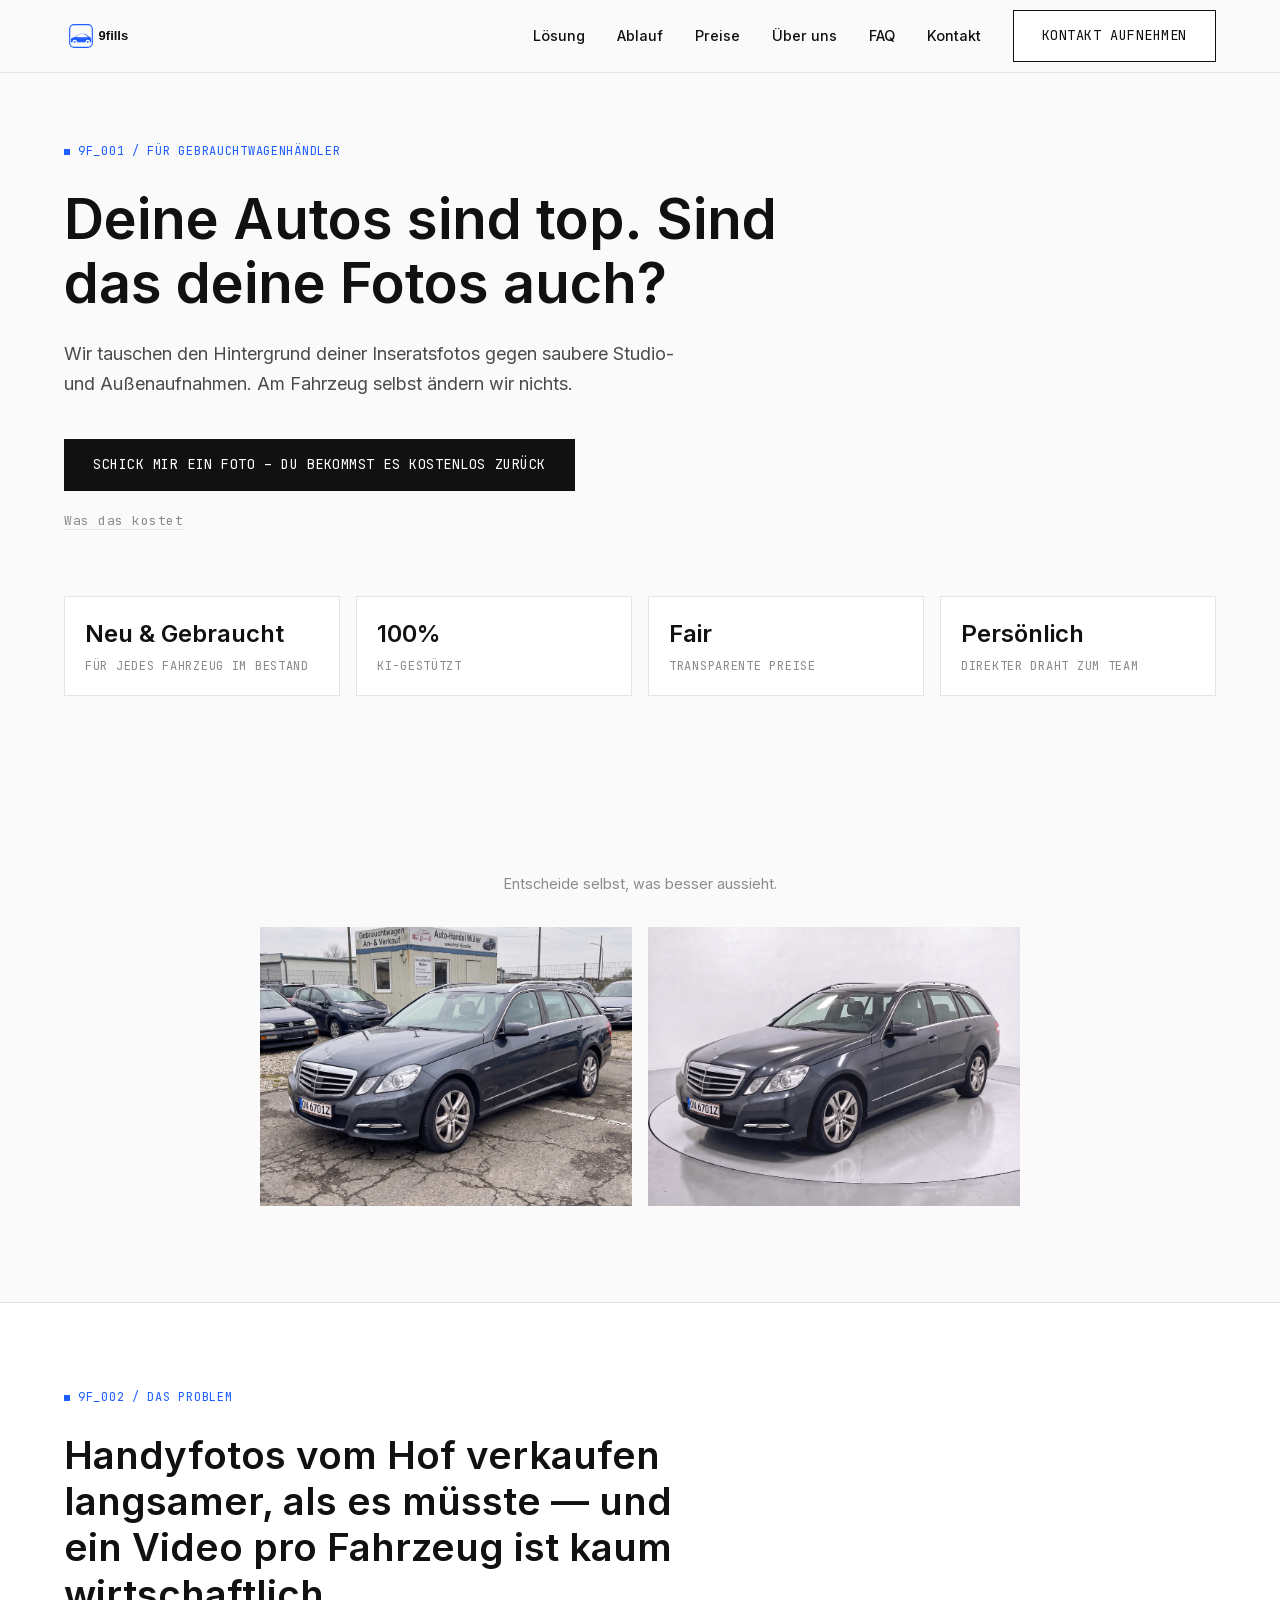
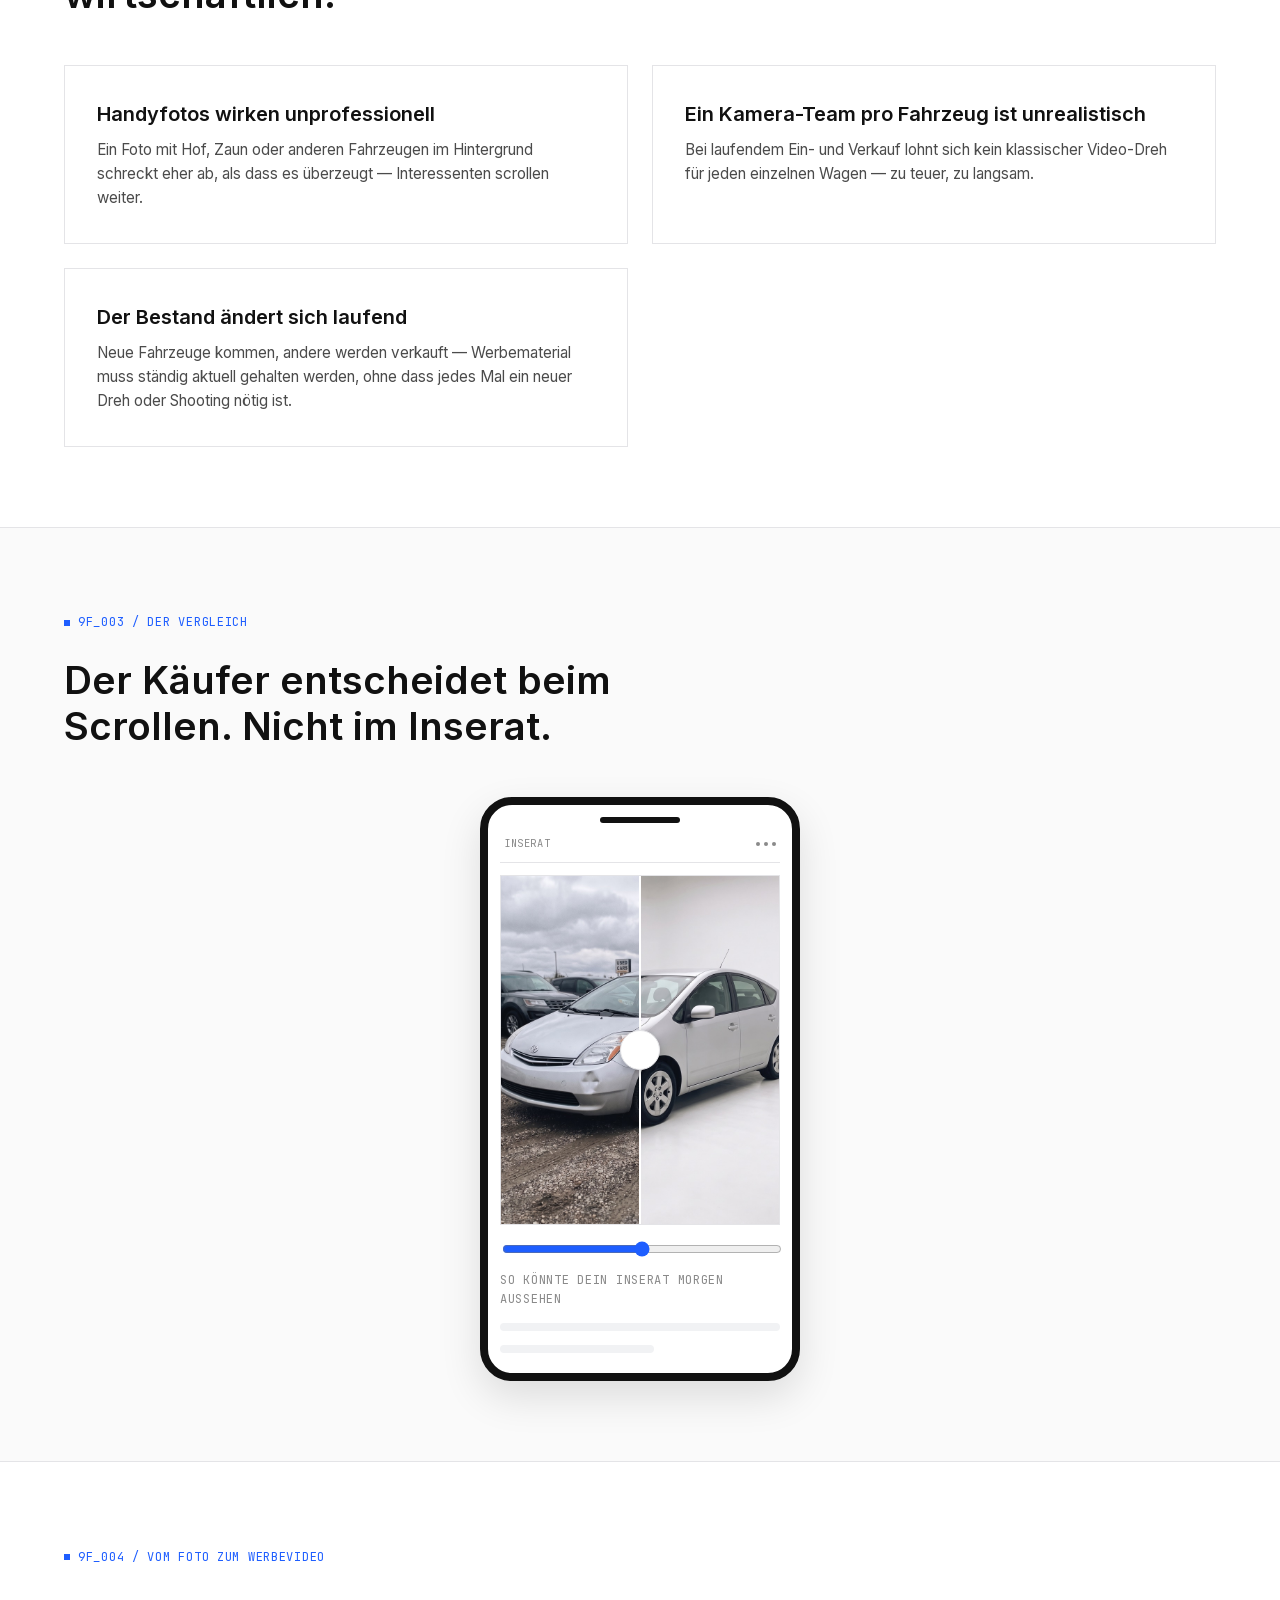
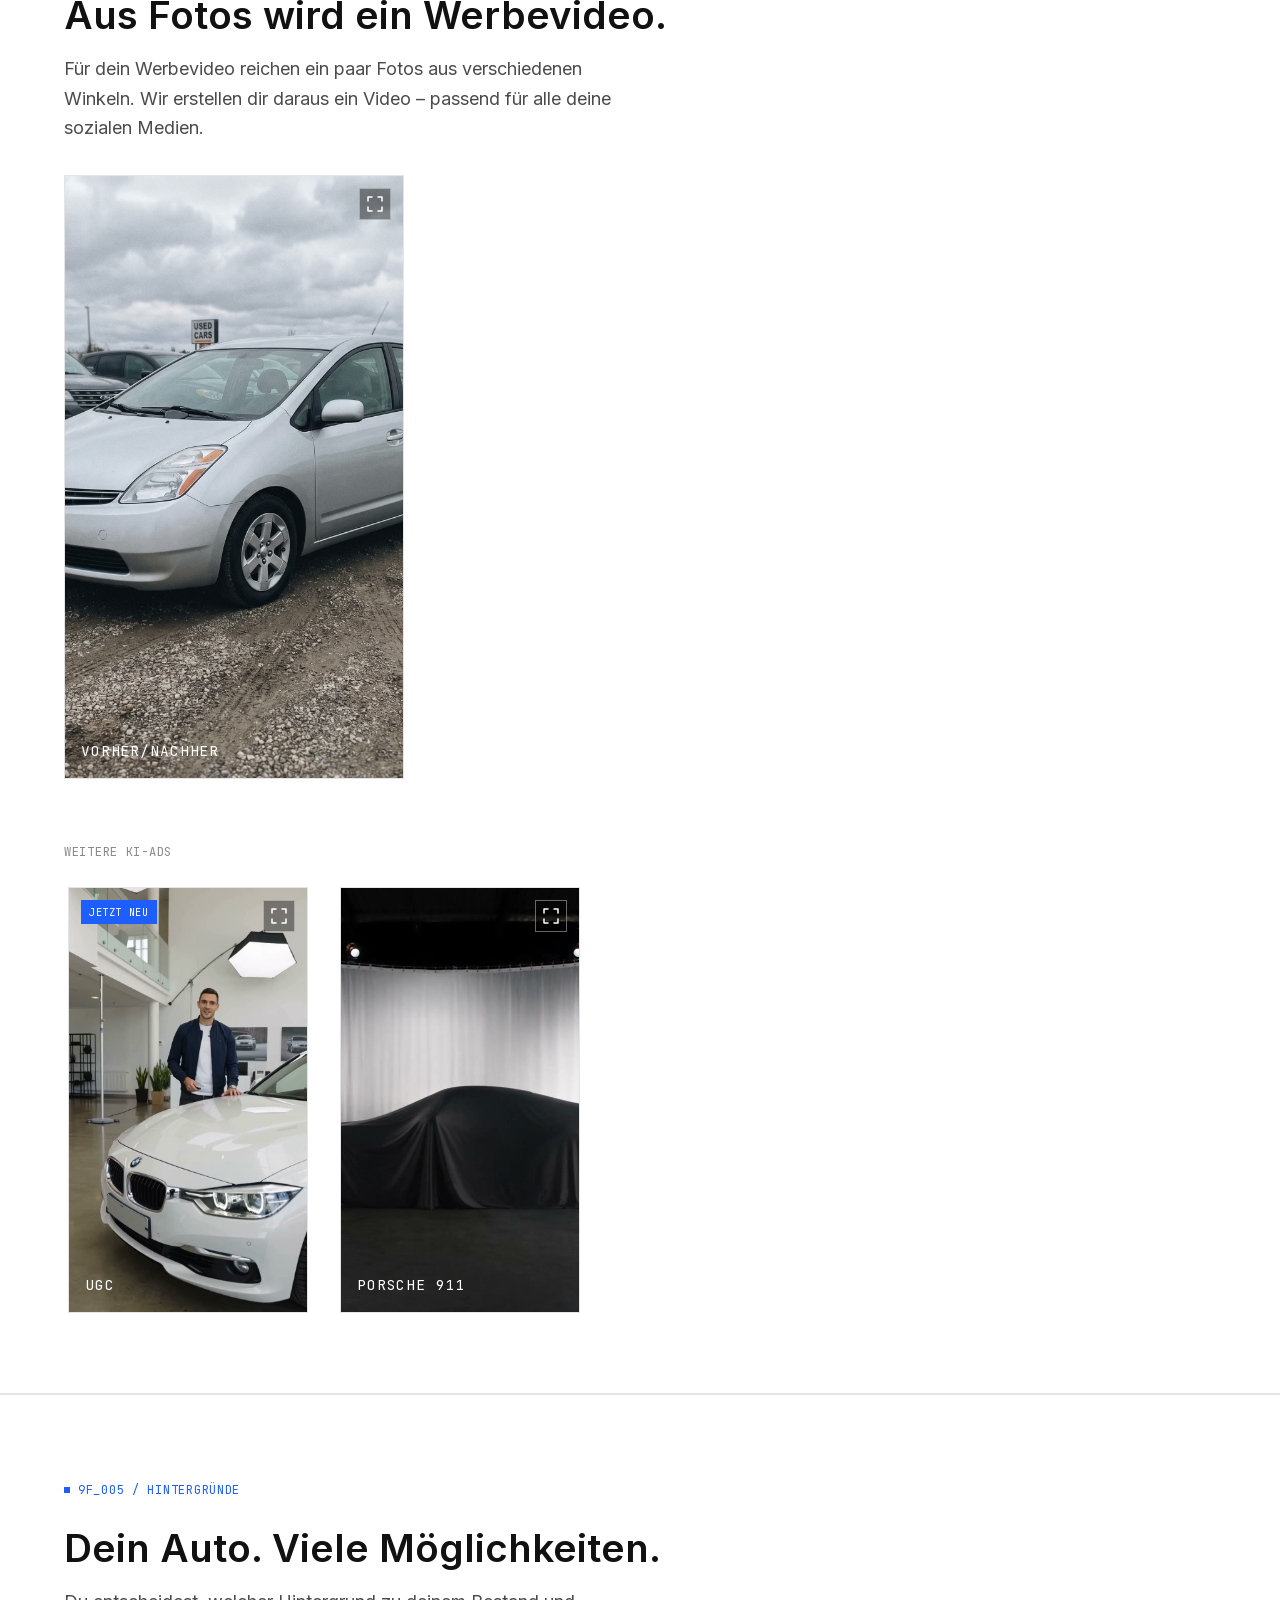
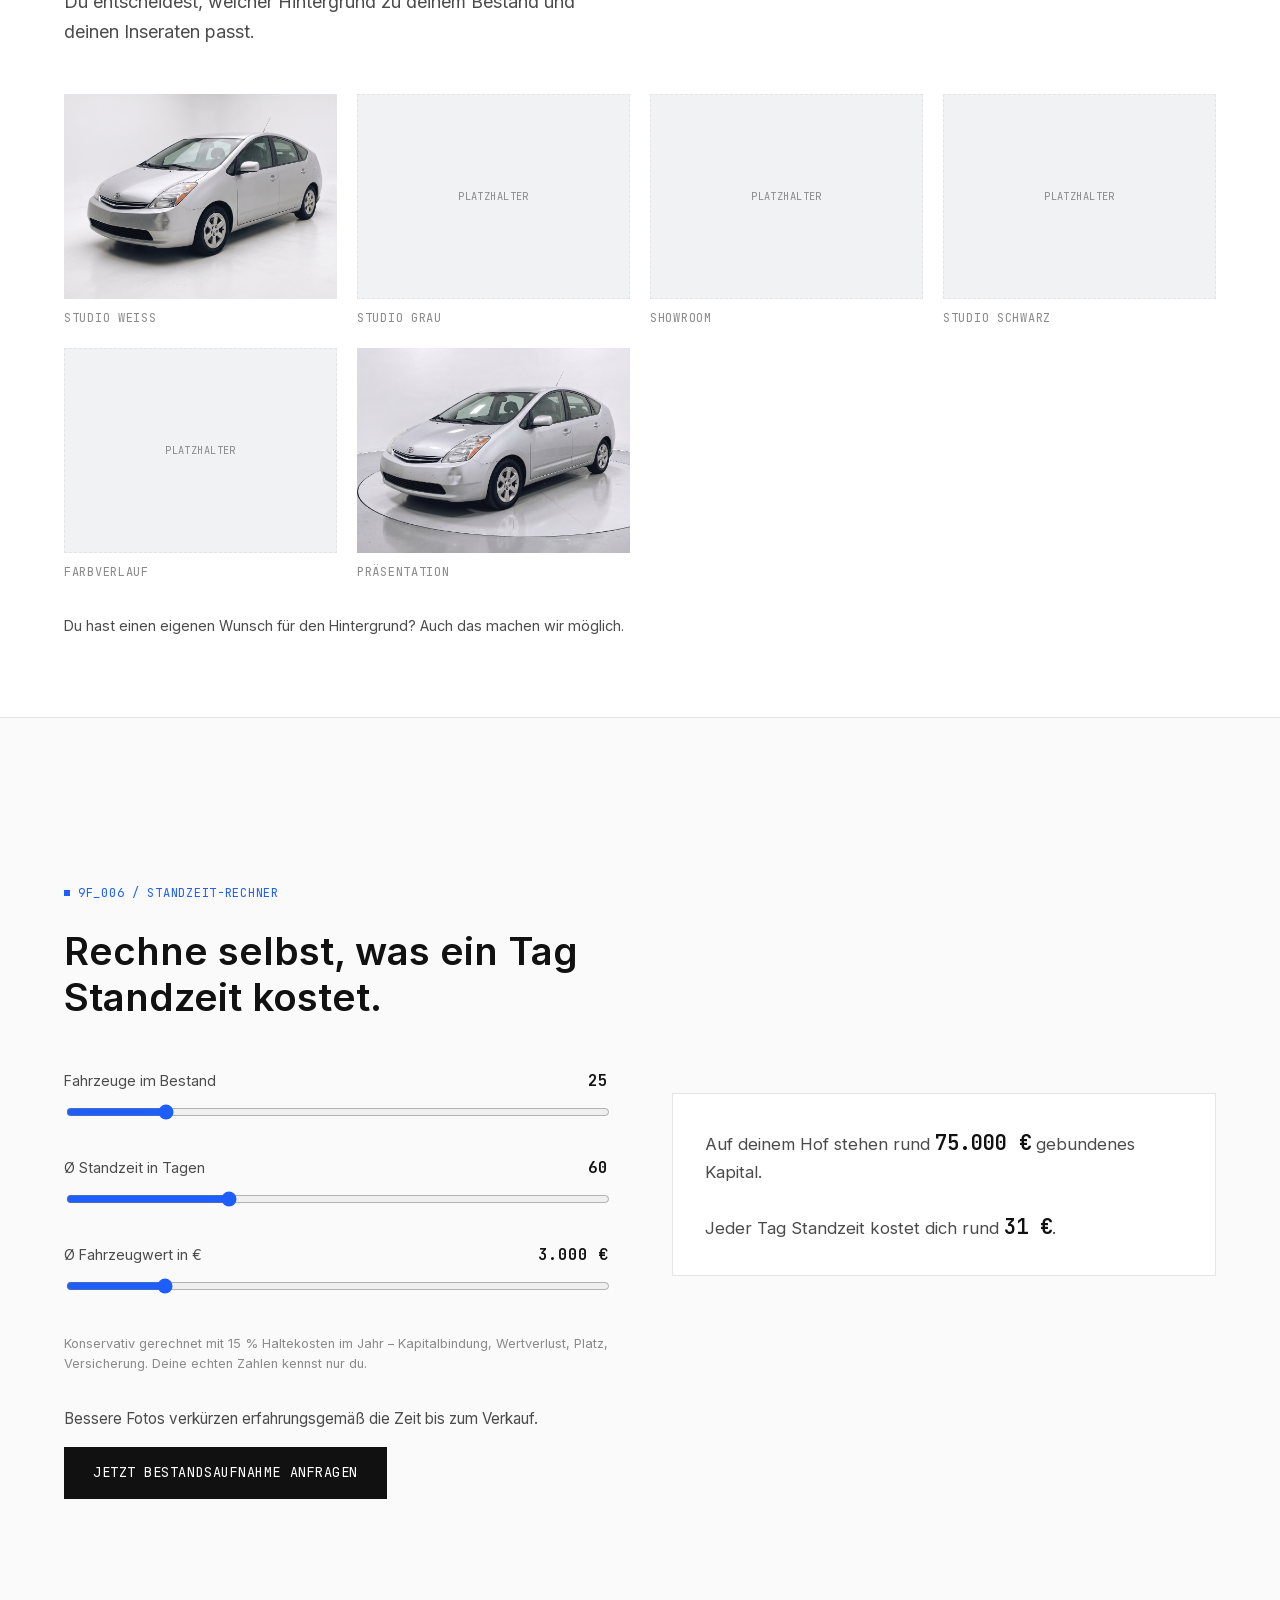
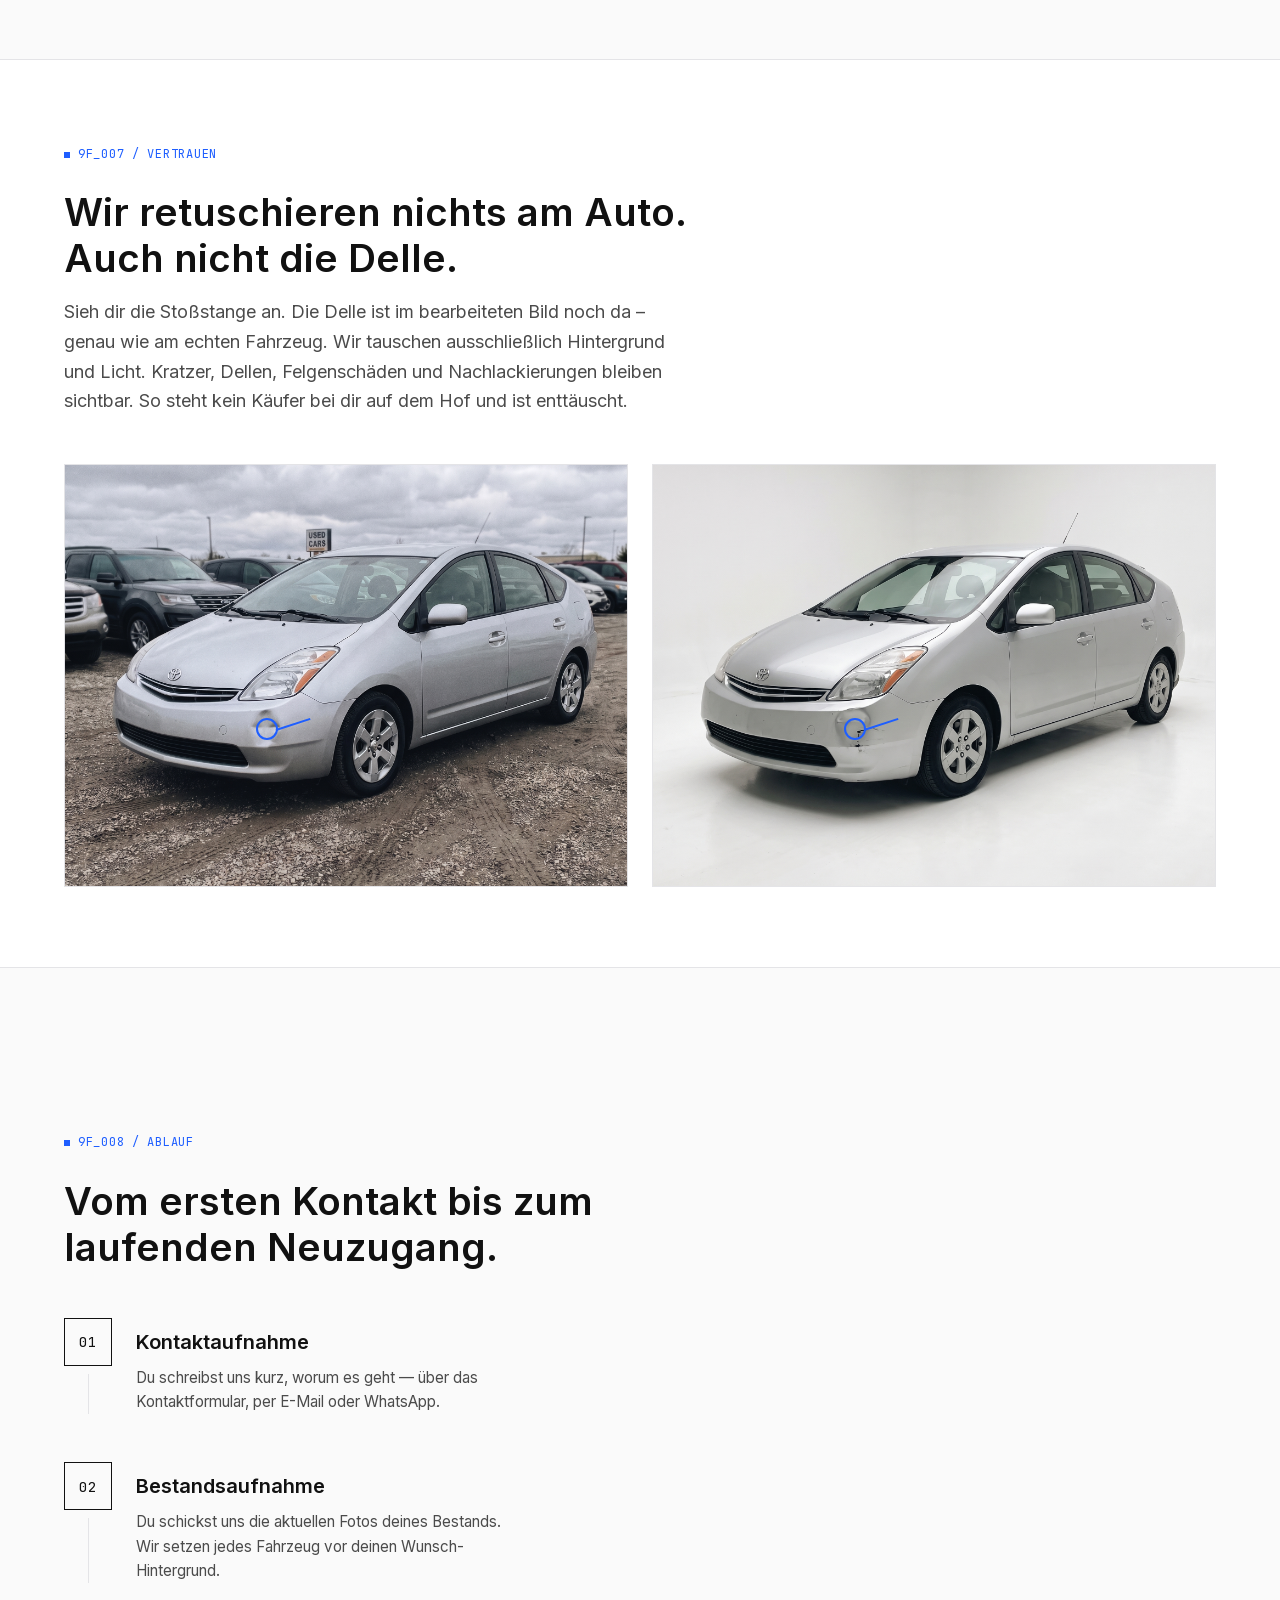
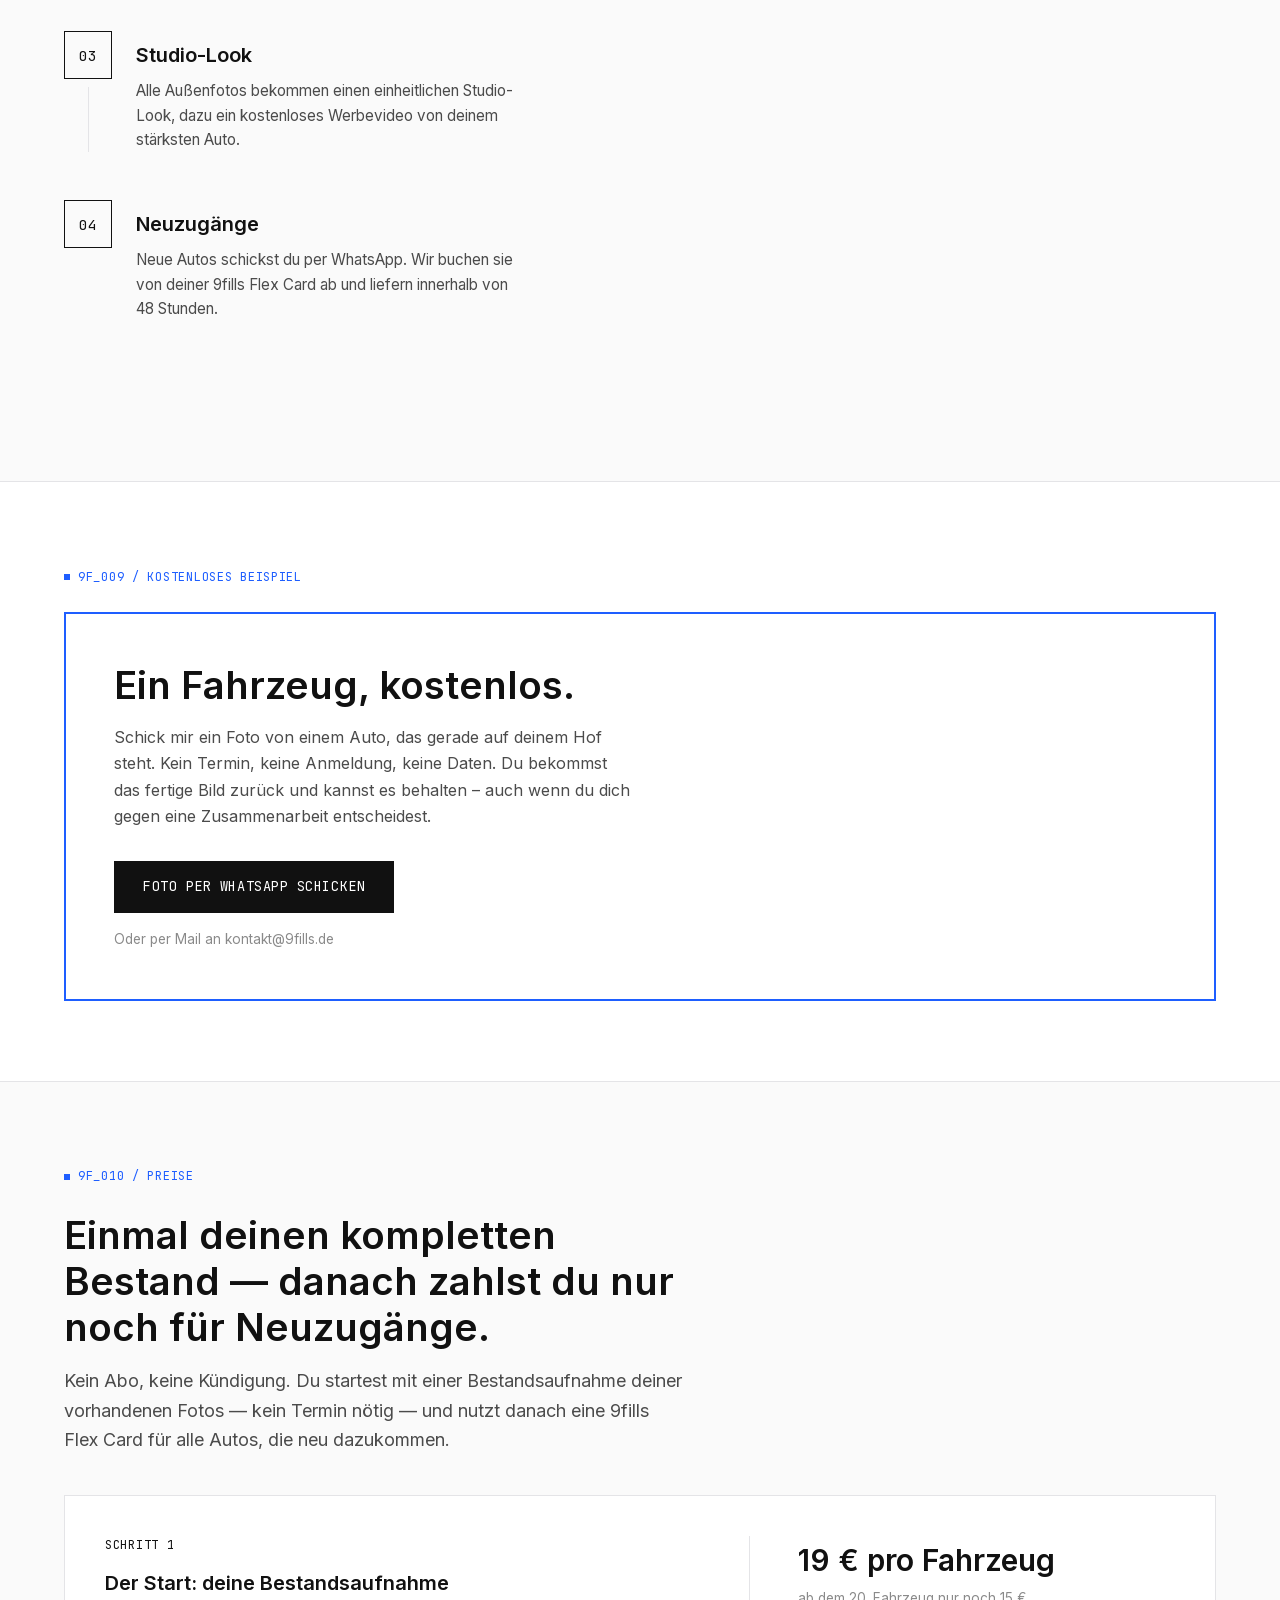
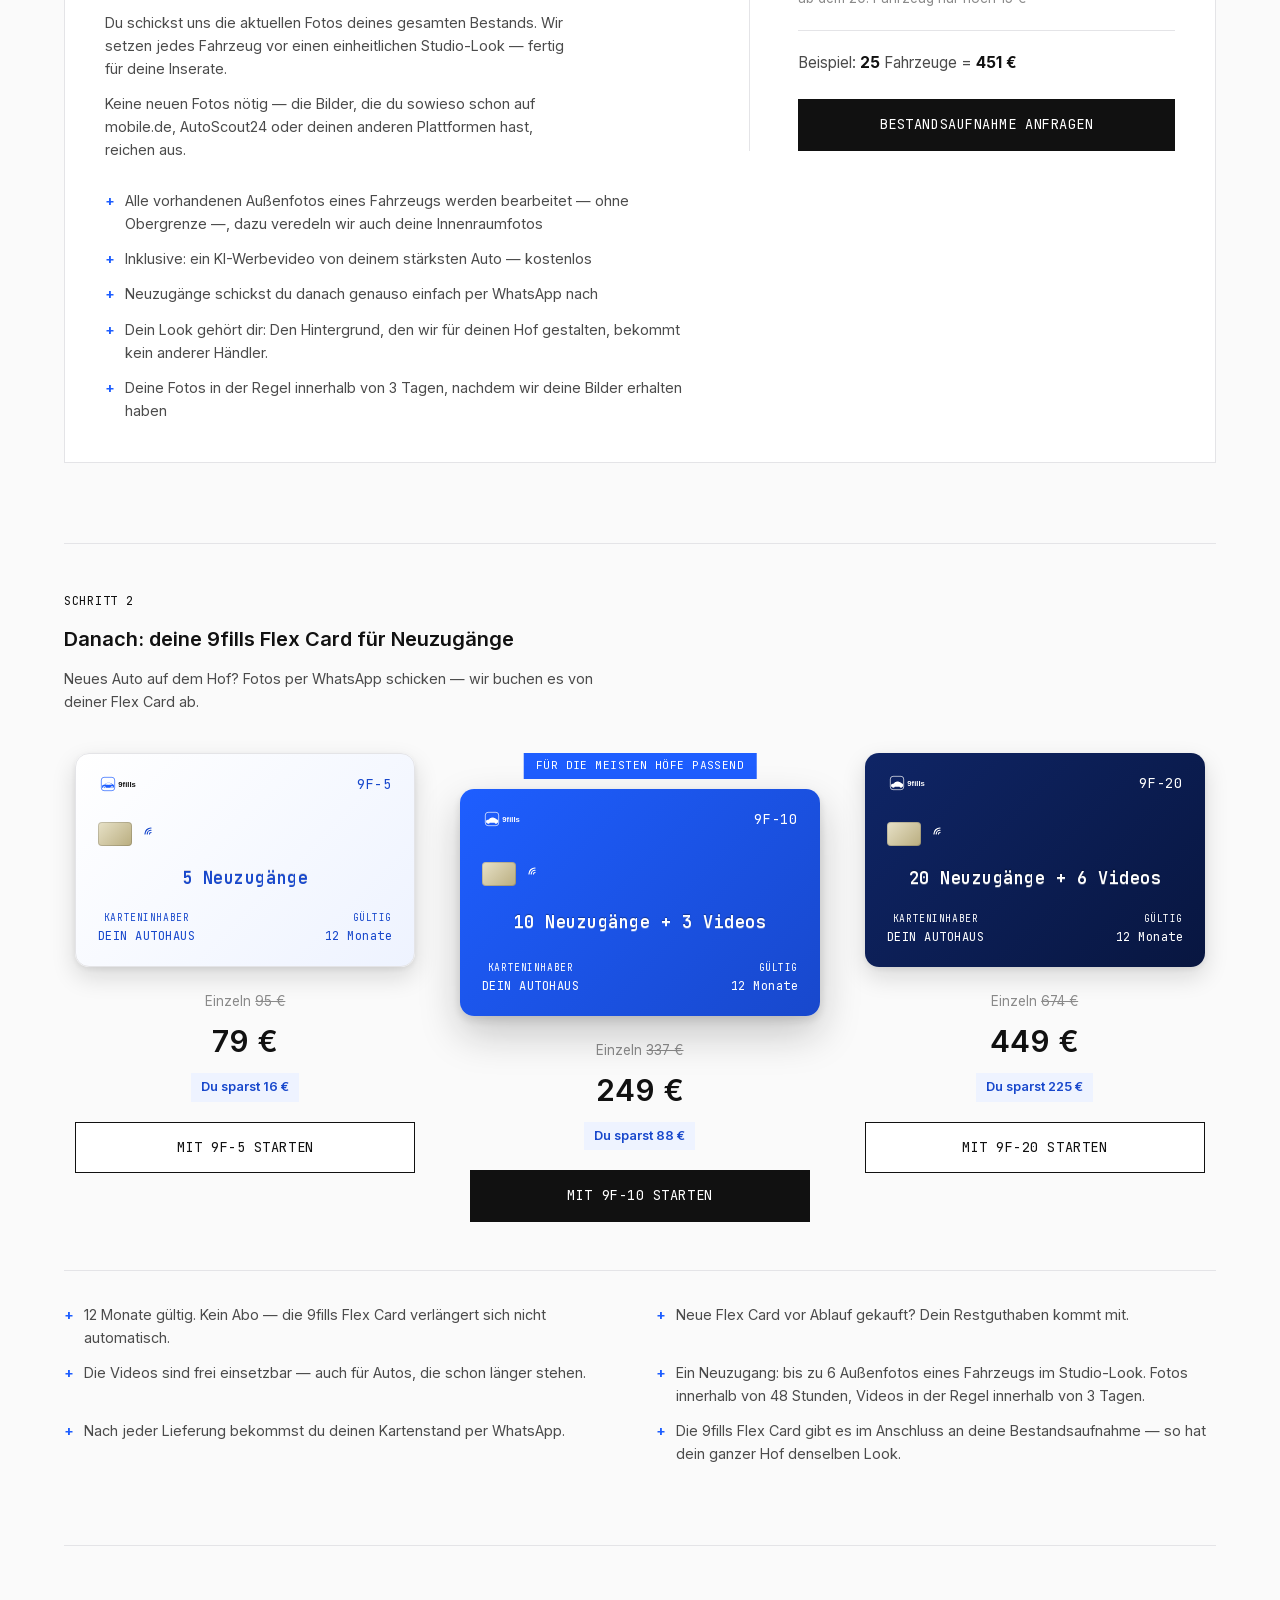
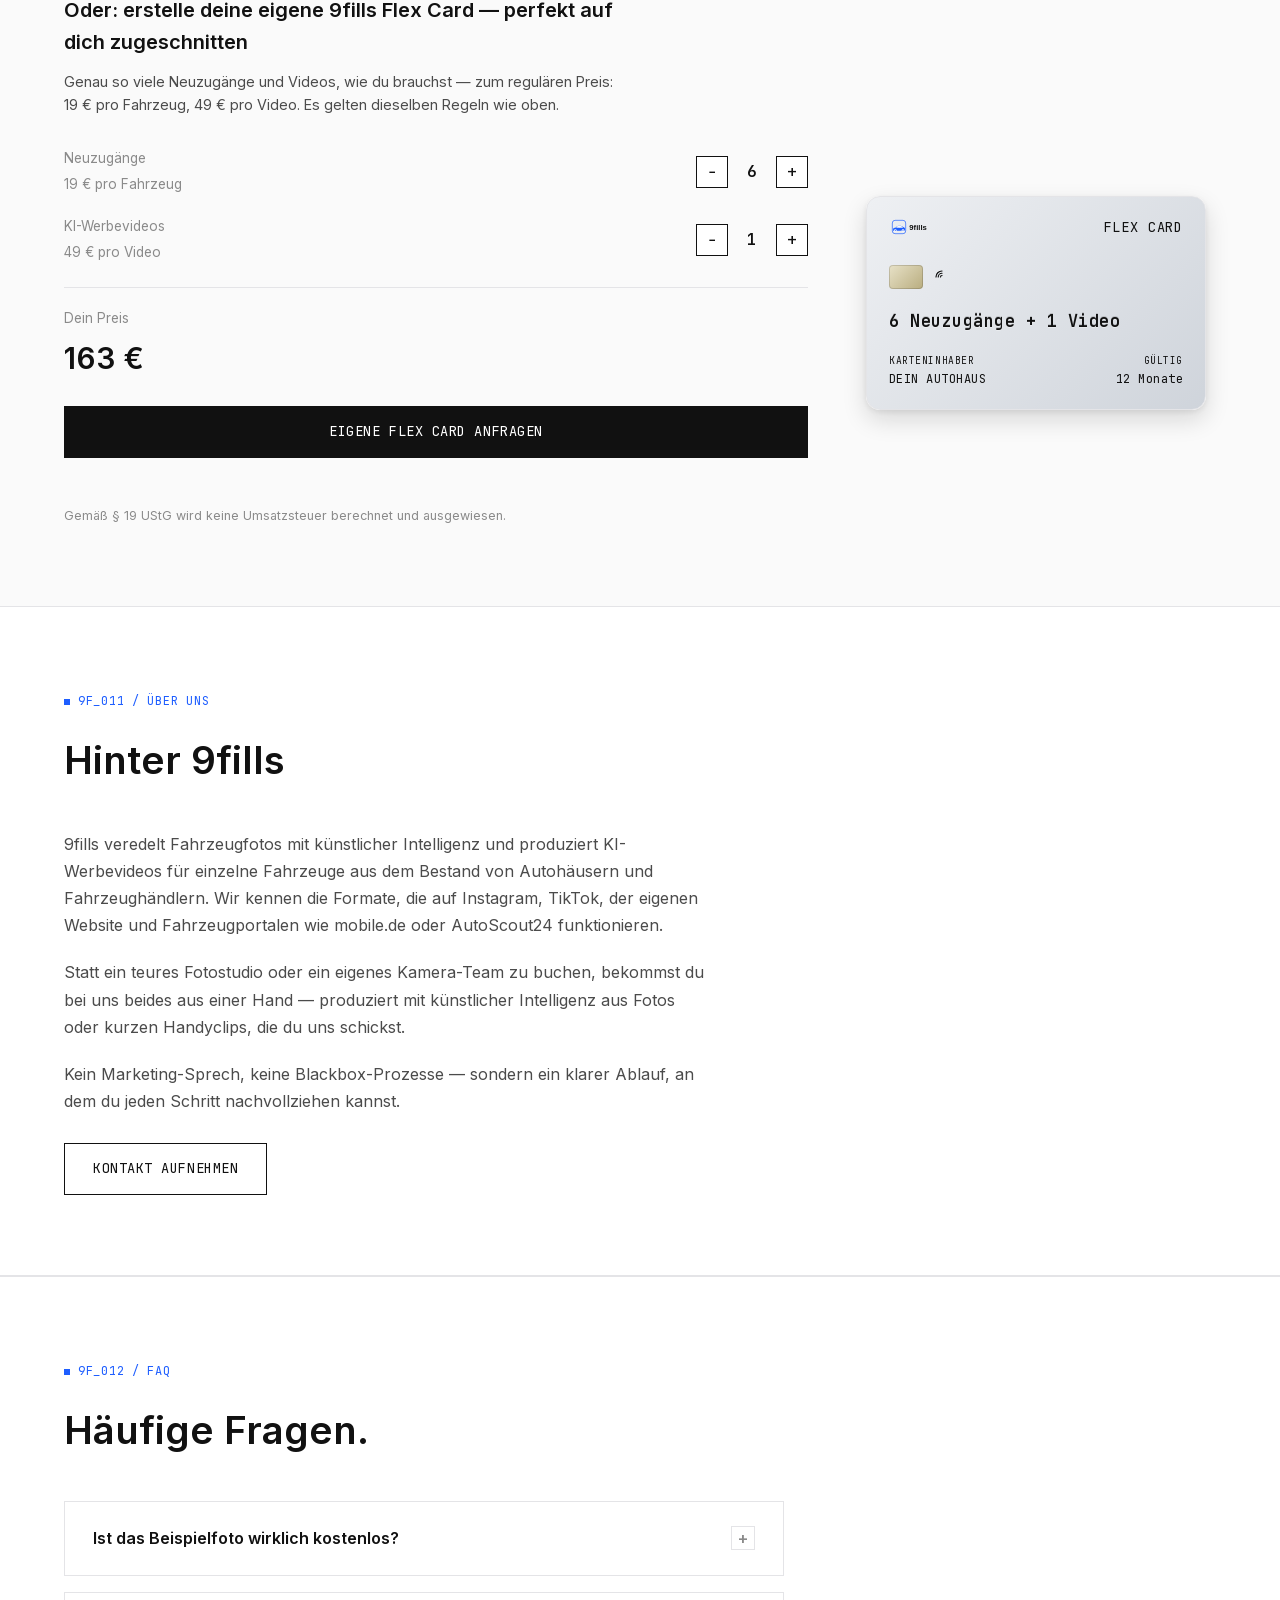
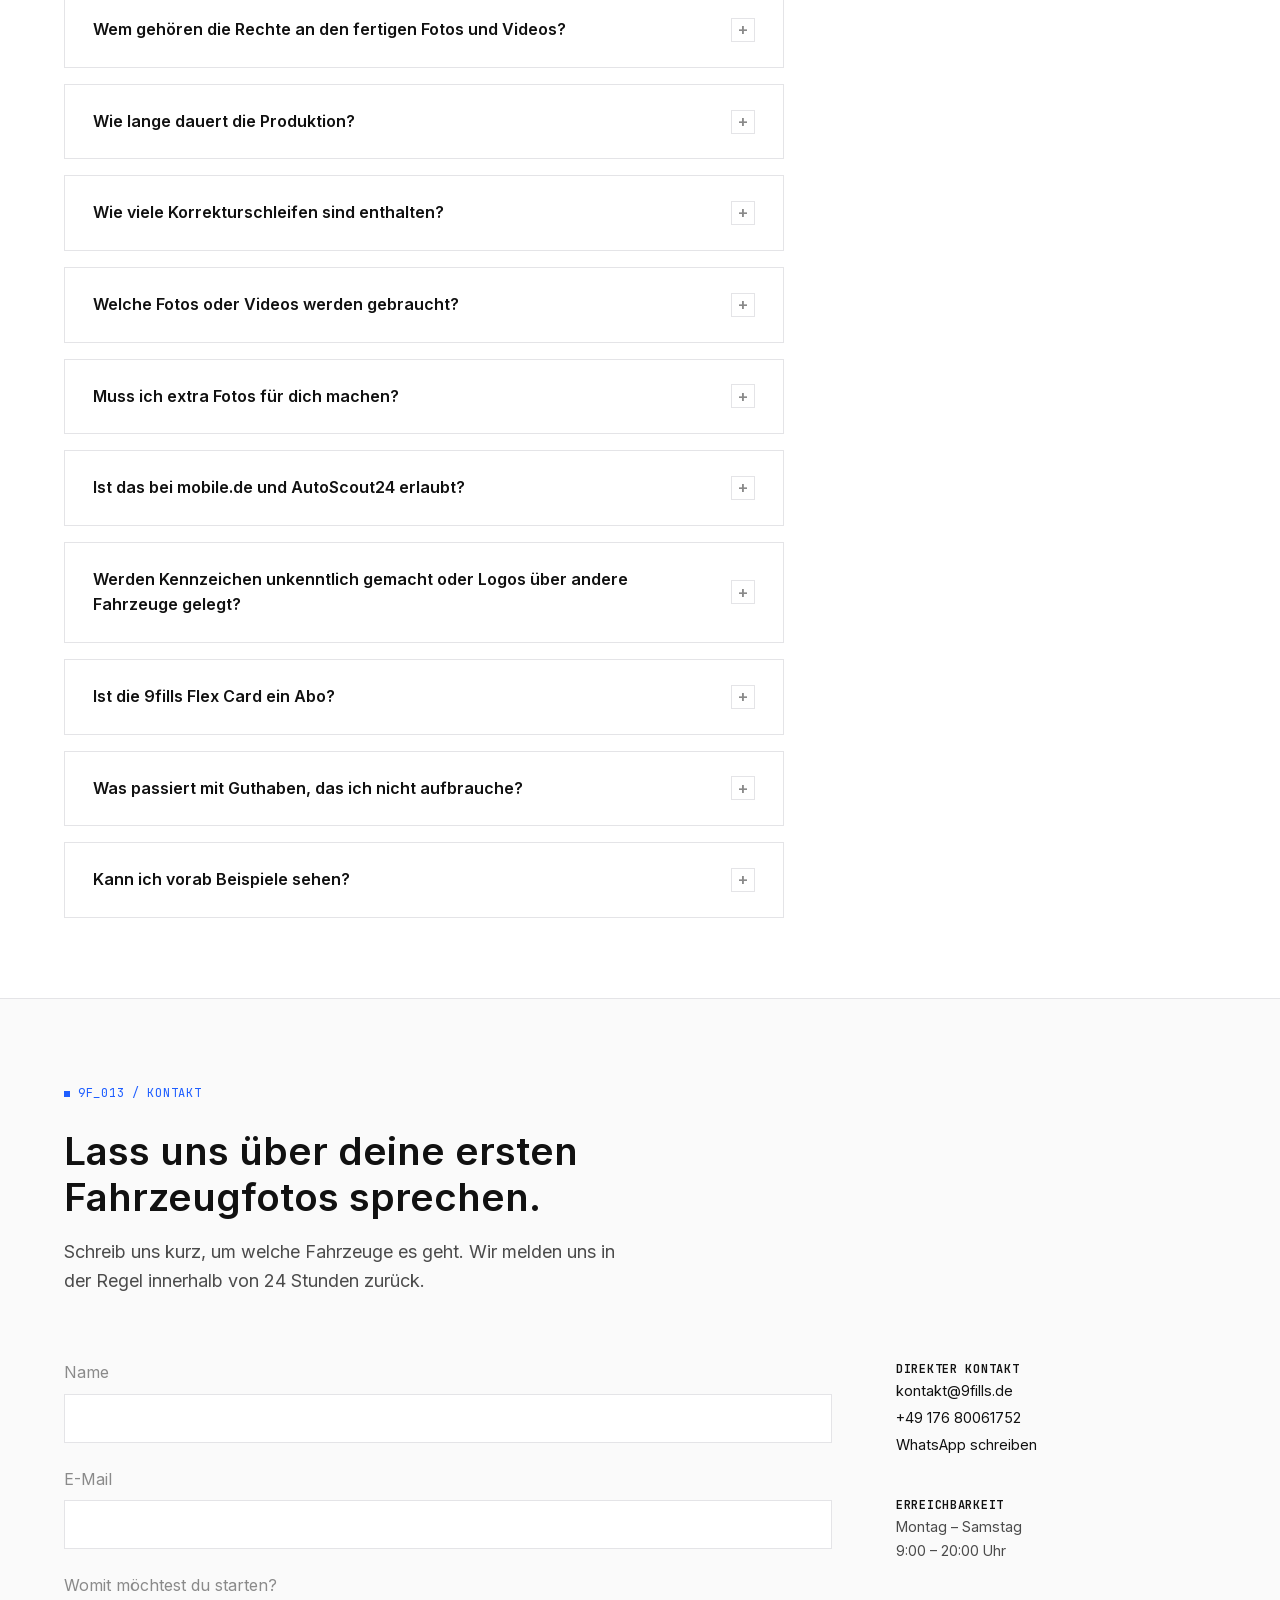
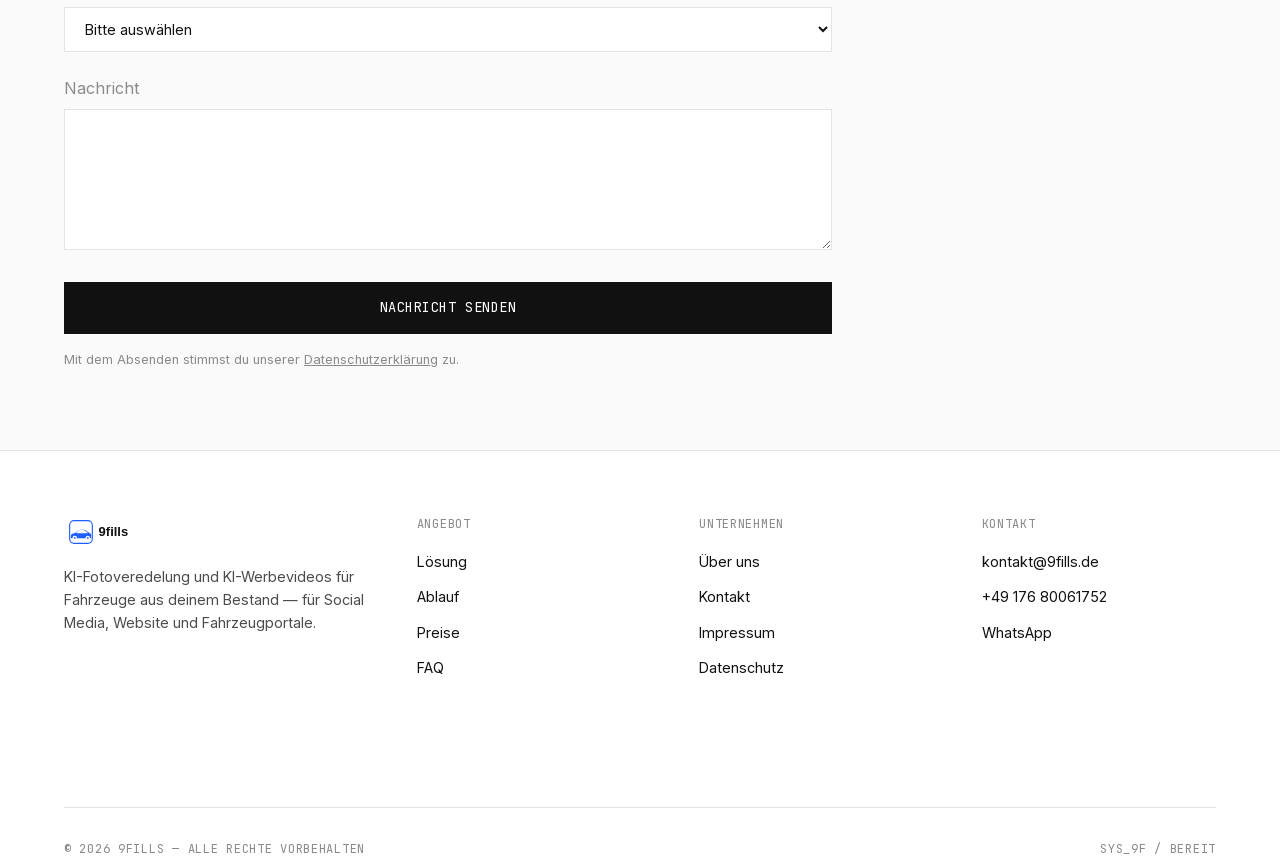
==== commit 782fe665: "14 Detailkorrekturen: Du-Form, Bestandsaufnahme-Klarstellung, FAQ, Rechtliches - Meta-Description/OG" ====
--- a/index.html
+++ b/index.html
@@ -4,7 +4,7 @@
 <meta charset="UTF-8">
 <meta name="viewport" content="width=device-width, initial-scale=1.0">
 <title>9fills — KI-Fotoveredelung & KI-Werbevideos für Autohäuser</title>
-<meta name="description" content="9fills veredelt Fahrzeugfotos aus Ihrem Bestand mit KI und produziert KI-Werbevideos für Ihre Topfahrzeuge — professionell, planbar, aus einer Hand.">
+<meta name="description" content="9fills veredelt Fahrzeugfotos aus deinem Bestand mit KI und produziert KI-Werbevideos für deine Topfahrzeuge — professionell, planbar, aus einer Hand.">
 
 <link rel="canonical" href="https://9fills.de/">
 <meta name="robots" content="index, follow">
@@ -17,7 +17,7 @@
 <meta property="og:locale" content="de_DE">
 <meta property="og:url" content="https://9fills.de/">
 <meta property="og:title" content="9fills — KI-Fotoveredelung & KI-Werbevideos für Autohäuser">
-<meta property="og:description" content="9fills veredelt Fahrzeugfotos aus Ihrem Bestand mit KI und produziert KI-Werbevideos für Ihre Topfahrzeuge — professionell, planbar, aus einer Hand.">
+<meta property="og:description" content="9fills veredelt Fahrzeugfotos aus deinem Bestand mit KI und produziert KI-Werbevideos für deine Topfahrzeuge — professionell, planbar, aus einer Hand.">
 <!-- TODO: echtes Social-Share-Bild hinterlegen (empfohlen: 1200x630px) -->
 <meta property="og:image" content="https://9fills.de/assets/9fills-social-share.jpg">
 <meta property="og:image:width" content="1200">
@@ -27,7 +27,7 @@
 <!-- Twitter/X Card -->
 <meta name="twitter:card" content="summary_large_image">
 <meta name="twitter:title" content="9fills — KI-Fotoveredelung & KI-Werbevideos für Autohäuser">
-<meta name="twitter:description" content="9fills veredelt Fahrzeugfotos aus Ihrem Bestand mit KI und produziert KI-Werbevideos für Ihre Topfahrzeuge — professionell, planbar, aus einer Hand.">
+<meta name="twitter:description" content="9fills veredelt Fahrzeugfotos aus deinem Bestand mit KI und produziert KI-Werbevideos für deine Topfahrzeuge — professionell, planbar, aus einer Hand.">
 <meta name="twitter:image" content="https://9fills.de/assets/9fills-social-share.jpg">
 
 <link rel="icon" type="image/svg+xml" href="assets/9fills-favicon.svg">
@@ -46,6 +46,104 @@
   "email": "kontakt@9fills.de",
   "areaServed": "DE",
   "knowsAbout": ["KI-Fotoveredelung", "KI-Werbevideos", "Fahrzeugfotos", "Fahrzeugvideos", "Autohaus-Marketing", "Gebrauchtwagen-Marketing", "Social-Media-Marketing für Autohäuser"]
+}
+</script>
+
+<!-- Strukturierte Daten für die FAQ-Sektion (schema.org) -->
+<script type="application/ld+json">
+{
+  "@context": "https://schema.org",
+  "@type": "FAQPage",
+  "mainEntity": [
+    {
+      "@type": "Question",
+      "name": "Ist das Beispielfoto wirklich kostenlos?",
+      "acceptedAnswer": {
+        "@type": "Answer",
+        "text": "Ja — das erste bearbeitete Beispielfoto ist kostenlos und unverbindlich. Du entscheidest danach in Ruhe, ob du mit einer Bestandsaufnahme starten möchtest."
+      }
+    },
+    {
+      "@type": "Question",
+      "name": "Wem gehören die Rechte an den fertigen Fotos und Videos?",
+      "acceptedAnswer": {
+        "@type": "Answer",
+        "text": "Du bekommst das volle Nutzungsrecht für deine eigene Werbung — zeitlich und räumlich unbeschränkt."
+      }
+    },
+    {
+      "@type": "Question",
+      "name": "Wie lange dauert die Produktion?",
+      "acceptedAnswer": {
+        "@type": "Answer",
+        "text": "Nach der Bestandsaufnahme bekommst du deine Fotos in der Regel innerhalb von 3 Tagen. Neuzugänge von deiner 9fills Flex Card liefern wir innerhalb von 48 Stunden, Werbevideos in der Regel innerhalb von 3 Tagen."
+      }
+    },
+    {
+      "@type": "Question",
+      "name": "Wie viele Korrekturschleifen sind enthalten?",
+      "acceptedAnswer": {
+        "@type": "Answer",
+        "text": "Standardmäßig ist eine Feedback-Runde pro Auftrag enthalten, weitere sind auf Anfrage möglich."
+      }
+    },
+    {
+      "@type": "Question",
+      "name": "Welche Fotos oder Videos werden gebraucht?",
+      "acceptedAnswer": {
+        "@type": "Answer",
+        "text": "Für die Bestandsaufnahme schickst du uns die aktuellen Fotos deines Bestands — wir setzen sie vor deinen Wunsch-Hintergrund. Für Neuzugänge reichen danach genauso einfache Handyfotos."
+      }
+    },
+    {
+      "@type": "Question",
+      "name": "Muss ich extra Fotos für dich machen?",
+      "acceptedAnswer": {
+        "@type": "Answer",
+        "text": "Nein. Die Fotos, die du sowieso schon auf mobile.de, AutoScout24 oder deinen anderen Plattformen hast, reichen aus."
+      }
+    },
+    {
+      "@type": "Question",
+      "name": "Ist das bei mobile.de und AutoScout24 erlaubt?",
+      "acceptedAnswer": {
+        "@type": "Answer",
+        "text": "Ja — bearbeitete Fotos sind auf beiden Plattformen in der Regel erlaubt, solange dein Fahrzeug selbst nicht verändert dargestellt wird. Wir passen nur Hintergrund und Licht an, nie das Fahrzeug selbst. Seit dem 2. August 2025 gilt in der EU außerdem eine Kennzeichnungspflicht für KI-bearbeitete Bilder und Videos in bestimmten Kontexten — wir empfehlen dir, deine Inserate entsprechend zu kennzeichnen. Das ersetzt keine Rechtsberatung."
+      }
+    },
+    {
+      "@type": "Question",
+      "name": "Werden Kennzeichen unkenntlich gemacht oder Logos über andere Fahrzeuge gelegt?",
+      "acceptedAnswer": {
+        "@type": "Answer",
+        "text": "Nein. Kennzeichen bleiben sichtbar, und wir legen auch kein Logo über andere Fahrzeuge im Bild. Möchtest du dein Kennzeichen unkenntlich machen, erledigst du das selbst vor dem Hochladen."
+      }
+    },
+    {
+      "@type": "Question",
+      "name": "Ist die 9fills Flex Card ein Abo?",
+      "acceptedAnswer": {
+        "@type": "Answer",
+        "text": "Nein. Du kaufst die Flex Card einmal, sie gilt 12 Monate und verlängert sich nicht automatisch. Es gibt nichts zu kündigen."
+      }
+    },
+    {
+      "@type": "Question",
+      "name": "Was passiert mit Guthaben, das ich nicht aufbrauche?",
+      "acceptedAnswer": {
+        "@type": "Answer",
+        "text": "Wenn du vor Ablauf eine neue Flex Card kaufst, nimmst du dein Restguthaben einfach mit."
+      }
+    },
+    {
+      "@type": "Question",
+      "name": "Kann ich vorab Beispiele sehen?",
+      "acceptedAnswer": {
+        "@type": "Answer",
+        "text": "Ja — Beispiele für Fotoveredelung und Werbevideos findest du direkt auf dieser Seite."
+      }
+    }
+  ]
 }
 </script>
 </head>
@@ -205,7 +303,7 @@
 
       <div class="placeholder-grid placeholder-grid--videos" style="margin-top:32px;">
         <div class="placeholder-card placeholder-card--vertical placeholder-card--video">
-          <video src="assets/videos/pitch-video.mp4" autoplay muted loop playsinline></video>
+          <video src="assets/videos/pitch-video.mp4" poster="assets/videos/posters/pitch-video.jpg" preload="none" autoplay muted loop playsinline></video>
           <button type="button" class="video-fullscreen-btn" aria-label="Video im Vollbild ansehen">
             <svg width="16" height="16" viewBox="0 0 16 16" fill="none" aria-hidden="true">
               <path d="M1 5V1H5M11 1H15V5M15 11V15H11M5 15H1V11" stroke="currentColor" stroke-width="1.5" stroke-linecap="round" stroke-linejoin="round"/>
@@ -220,7 +318,7 @@
         <div class="placeholder-grid placeholder-grid--videos-row" style="margin-top:24px;">
           <div class="placeholder-card placeholder-card--vertical placeholder-card--video">
             <span class="video-badge-new mono-label">Jetzt neu</span>
-            <video src="assets/videos/ugc-911.mp4" autoplay muted loop playsinline></video>
+            <video src="assets/videos/ugc-911.mp4" poster="assets/videos/posters/ugc-911.jpg" preload="none" autoplay muted loop playsinline></video>
             <button type="button" class="video-fullscreen-btn" aria-label="Video im Vollbild ansehen">
               <svg width="16" height="16" viewBox="0 0 16 16" fill="none" aria-hidden="true">
                 <path d="M1 5V1H5M11 1H15V5M15 11V15H11M5 15H1V11" stroke="currentColor" stroke-width="1.5" stroke-linecap="round" stroke-linejoin="round"/>
@@ -229,7 +327,7 @@
             <p class="video-caption mono-label">UGC</p>
           </div>
           <div class="placeholder-card placeholder-card--vertical placeholder-card--video">
-            <video src="assets/videos/porsche-911.mp4" autoplay muted loop playsinline></video>
+            <video src="assets/videos/porsche-911.mp4" poster="assets/videos/posters/porsche-911.jpg" preload="none" autoplay muted loop playsinline></video>
             <button type="button" class="video-fullscreen-btn" aria-label="Video im Vollbild ansehen">
               <svg width="16" height="16" viewBox="0 0 16 16" fill="none" aria-hidden="true">
                 <path d="M1 5V1H5M11 1H15V5M15 11V15H11M5 15H1V11" stroke="currentColor" stroke-width="1.5" stroke-linecap="round" stroke-linejoin="round"/>
@@ -332,6 +430,9 @@
         Konservativ gerechnet mit 15 % Haltekosten im Jahr – Kapitalbindung,
         Wertverlust, Platz, Versicherung. Deine echten Zahlen kennst nur du.
       </p>
+
+      <p class="note calc-bridge-line">Bessere Fotos verkürzen erfahrungsgemäß die Zeit bis zum Verkauf.</p>
+      <a href="#preise" class="btn btn-primary" style="margin-top:16px;">Jetzt Bestandsaufnahme anfragen</a>
     </div>
   </section>
 
@@ -352,12 +453,10 @@
         <div class="delle-slot">
           <img class="delle-img" src="assets/delle-vorher.png" alt="Vorher: Fahrzeug mit sichtbarer Delle in der Stoßstange, auf dem Gebrauchtwagenhof" loading="lazy" onerror="this.classList.add('is-missing')">
           <span class="delle-marker" aria-hidden="true"></span>
-          <p class="mono-label delle-caption">Vorher — assets/delle-vorher.png</p>
         </div>
         <div class="delle-slot">
           <img class="delle-img" src="assets/delle-nachher.png" alt="Nachher: gleiches Fahrzeug, Studio-Hintergrund, Delle in der Stoßstange weiterhin sichtbar" loading="lazy" onerror="this.classList.add('is-missing')">
           <span class="delle-marker" aria-hidden="true"></span>
-          <p class="mono-label delle-caption">Nachher — assets/delle-nachher.png</p>
         </div>
       </div>
     </div>
@@ -443,8 +542,8 @@
       <h2 id="preise-heading" style="margin-top:24px; max-width:640px;">Einmal deinen kompletten Bestand — danach zahlst du nur noch für Neuzugänge.</h2>
       <p class="lede" style="margin-top:16px; max-width:620px;">
         Kein Abo, keine Kündigung. Du startest mit einer Bestandsaufnahme
-        auf deinem Hof und nutzt danach eine 9fills Flex Card für alle
-        Autos, die neu dazukommen.
+        deiner vorhandenen Fotos — kein Termin nötig — und nutzt danach
+        eine 9fills Flex Card für alle Autos, die neu dazukommen.
       </p>
 
       <!-- Schritt 1: Bestandsaufnahme -->
@@ -463,6 +562,7 @@
             reichen aus.
           </p>
           <ul class="pricing-features" style="margin-top:28px;">
+            <li>Alle vorhandenen Außenfotos eines Fahrzeugs werden bearbeitet — ohne Obergrenze —, dazu veredeln wir auch deine Innenraumfotos</li>
             <li>Inklusive: ein KI-Werbevideo von deinem stärksten Auto — kostenlos</li>
             <li>Neuzugänge schickst du danach genauso einfach per WhatsApp nach</li>
             <li>Dein Look gehört dir: Den Hintergrund, den wir für deinen Hof gestalten, bekommt kein anderer Händler.</li>
@@ -686,6 +786,8 @@
           </div>
         </div>
       </div>
+
+      <p class="note price-vat-note">Gemäß § 19 UStG wird keine Umsatzsteuer berechnet und ausgewiesen.</p>
     </div>
   </section>
 
@@ -751,6 +853,14 @@
           <p>Nein. Die Fotos, die du sowieso schon auf mobile.de, AutoScout24 oder deinen anderen Plattformen hast, reichen aus.</p>
         </details>
         <details class="faq-item">
+          <summary>Ist das bei mobile.de und AutoScout24 erlaubt?</summary>
+          <p>Ja — bearbeitete Fotos sind auf beiden Plattformen in der Regel erlaubt, solange dein Fahrzeug selbst nicht verändert dargestellt wird. Wir passen nur Hintergrund und Licht an, nie das Fahrzeug selbst (siehe dazu auch den Abschnitt „Wir retuschieren nichts am Auto" weiter oben). Seit dem 2. August 2025 gilt in der EU außerdem eine Kennzeichnungspflicht für KI-bearbeitete Bilder und Videos in bestimmten Kontexten — wir empfehlen dir, deine Inserate entsprechend zu kennzeichnen. Das ersetzt keine Rechtsberatung.</p>
+        </details>
+        <details class="faq-item">
+          <summary>Werden Kennzeichen unkenntlich gemacht oder Logos über andere Fahrzeuge gelegt?</summary>
+          <p>Nein. Kennzeichen bleiben sichtbar, und wir legen auch kein Logo über andere Fahrzeuge im Bild. Möchtest du dein Kennzeichen unkenntlich machen, erledigst du das selbst vor dem Hochladen.</p>
+        </details>
+        <details class="faq-item">
           <summary>Ist die 9fills Flex Card ein Abo?</summary>
           <p>Nein. Du kaufst die Flex Card einmal, sie gilt 12 Monate und verlängert sich nicht automatisch. Es gibt nichts zu kündigen.</p>
         </details>
@@ -773,7 +883,7 @@
       <h2 id="kontakt-heading" style="margin-top:24px; max-width:640px;">Lass uns über deine ersten Fahrzeugfotos sprechen.</h2>
       <p class="lede" style="margin-top:16px; max-width:560px;">
         Schreib uns kurz, um welche Fahrzeuge es geht. Wir melden uns in
-        der Regel innerhalb von 1–2 Werktagen zurück.
+        der Regel innerhalb von 24 Stunden zurück.
       </p>
 
       <div class="contact-layout">
@@ -807,12 +917,13 @@
               <textarea id="message" name="message" required rows="5"></textarea>
             </div>
             <button type="submit" class="btn btn-primary btn-block">Nachricht senden</button>
+            <p class="note form-privacy-note">Mit dem Absenden stimmst du unserer <a href="datenschutz.html">Datenschutzerklärung</a> zu.</p>
           </form>
 
           <div id="contact-success" class="form-success" role="status" tabindex="-1" hidden>
             <p class="mono-label">9F_200 / GESENDET</p>
             <p class="title">Danke für deine Nachricht!</p>
-            <p class="note">Wir melden uns in der Regel innerhalb von 1–2 Werktagen bei dir.</p>
+            <p class="note">Wir melden uns in der Regel innerhalb von 24 Stunden bei dir.</p>
           </div>
         </div>
 
--- a/css/style.css
+++ b/css/style.css
@@ -1132,6 +1132,15 @@
   color: var(--color-ink-soft);
   font-size: 0.9rem;
 }
+.form-privacy-note {
+  margin-top: 16px;
+  font-size: 0.8rem;
+  color: var(--color-ink-faint);
+}
+.form-privacy-note a {
+  color: var(--color-ink-faint);
+  text-decoration: underline;
+}
 
 .cta-form-block {
   border: 2px solid var(--color-brand);
@@ -1592,6 +1601,16 @@
   font-size: 0.8rem;
   color: var(--color-ink-faint);
 }
+.calc-bridge-line {
+  margin-top: 32px;
+  font-size: 0.95rem;
+  color: var(--color-ink-soft);
+}
+.price-vat-note {
+  margin-top: 48px;
+  font-size: 0.78rem;
+  color: var(--color-ink-faint);
+}
 
 /* ---------- Die Delle (Vertrauensanker) ---------- */
 .delle-grid {
@@ -1635,20 +1654,6 @@
 }
 .delle-img.is-missing {
   display: none;
-}
-.delle-caption {
-  position: absolute;
-  left: 12px;
-  bottom: 12px;
-  z-index: 1;
-  color: var(--color-white);
-  background: rgba(0, 0, 0, 0.55);
-  padding: 4px 8px;
-}
-.delle-slot:has(.is-missing) .delle-caption {
-  color: var(--color-ink-faint);
-  background: var(--color-white);
-  border: 1px solid var(--color-border);
 }
 .delle-marker {
   position: absolute;
